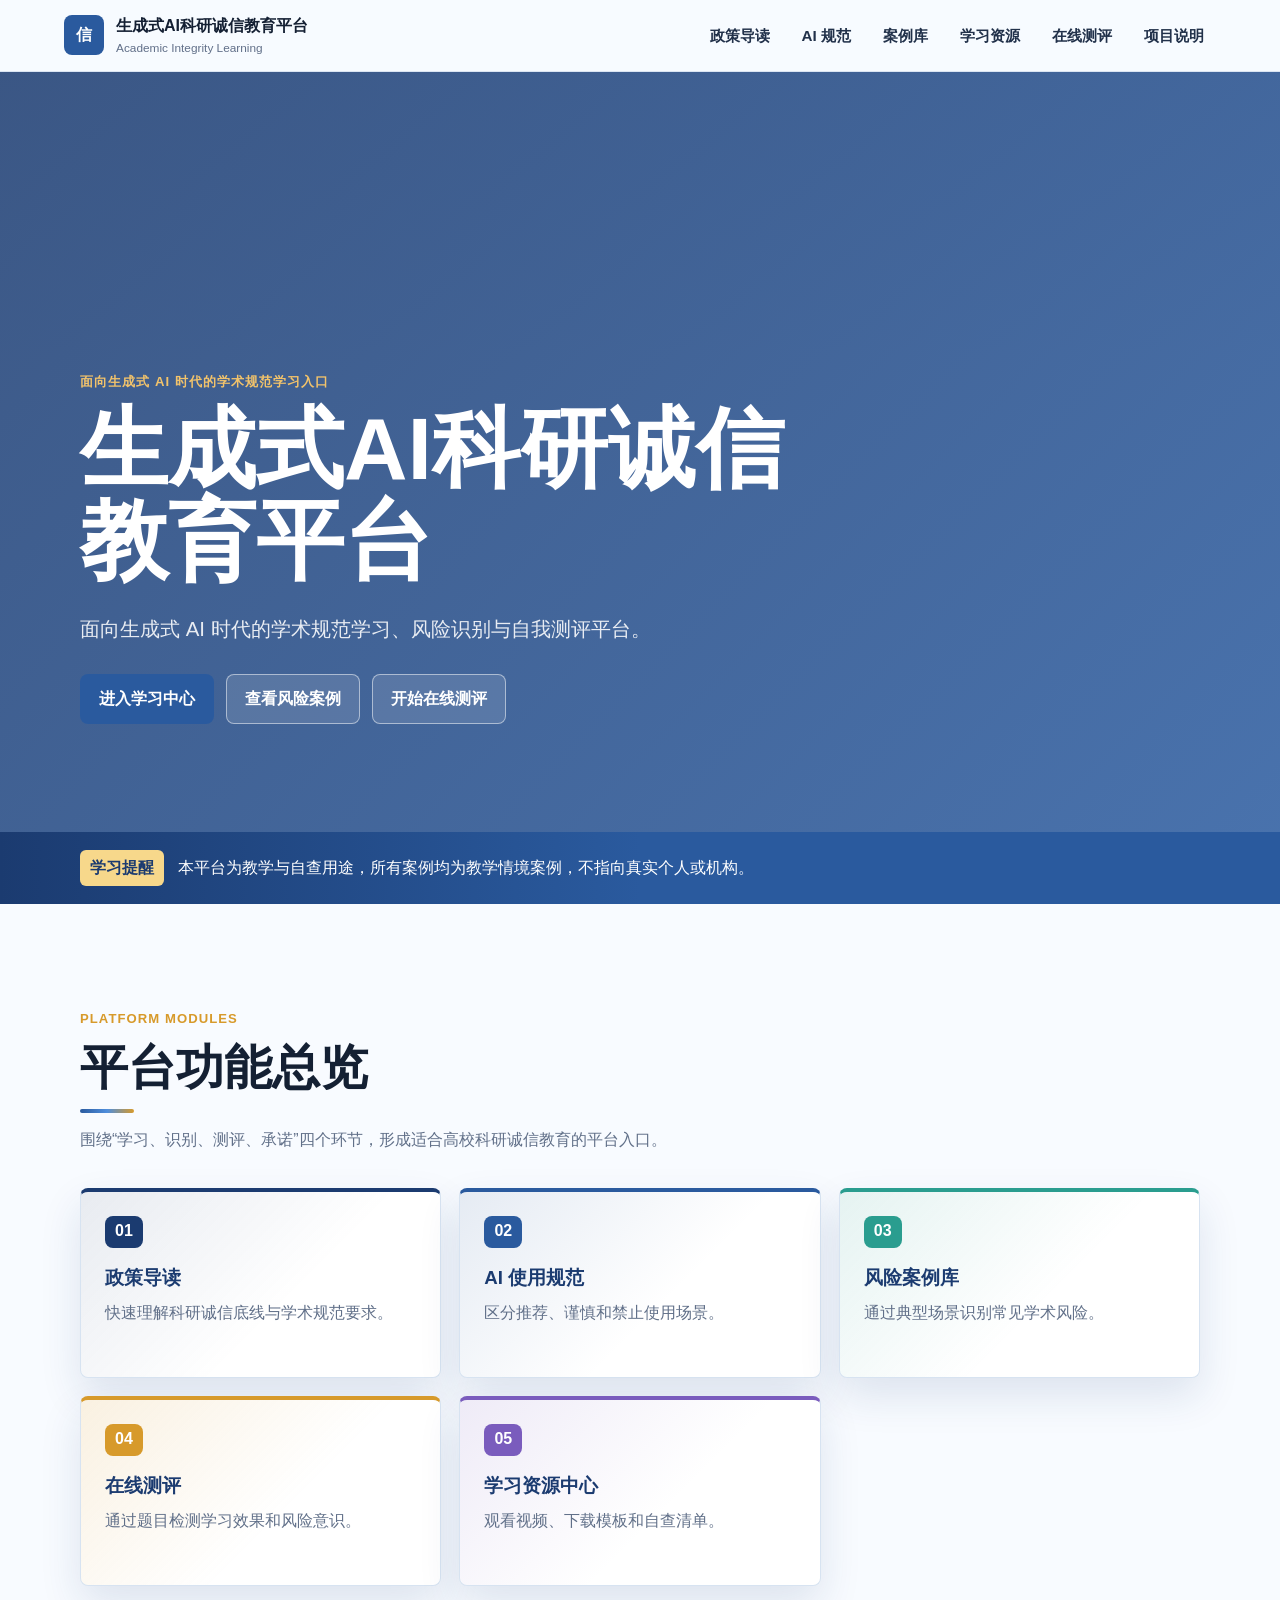
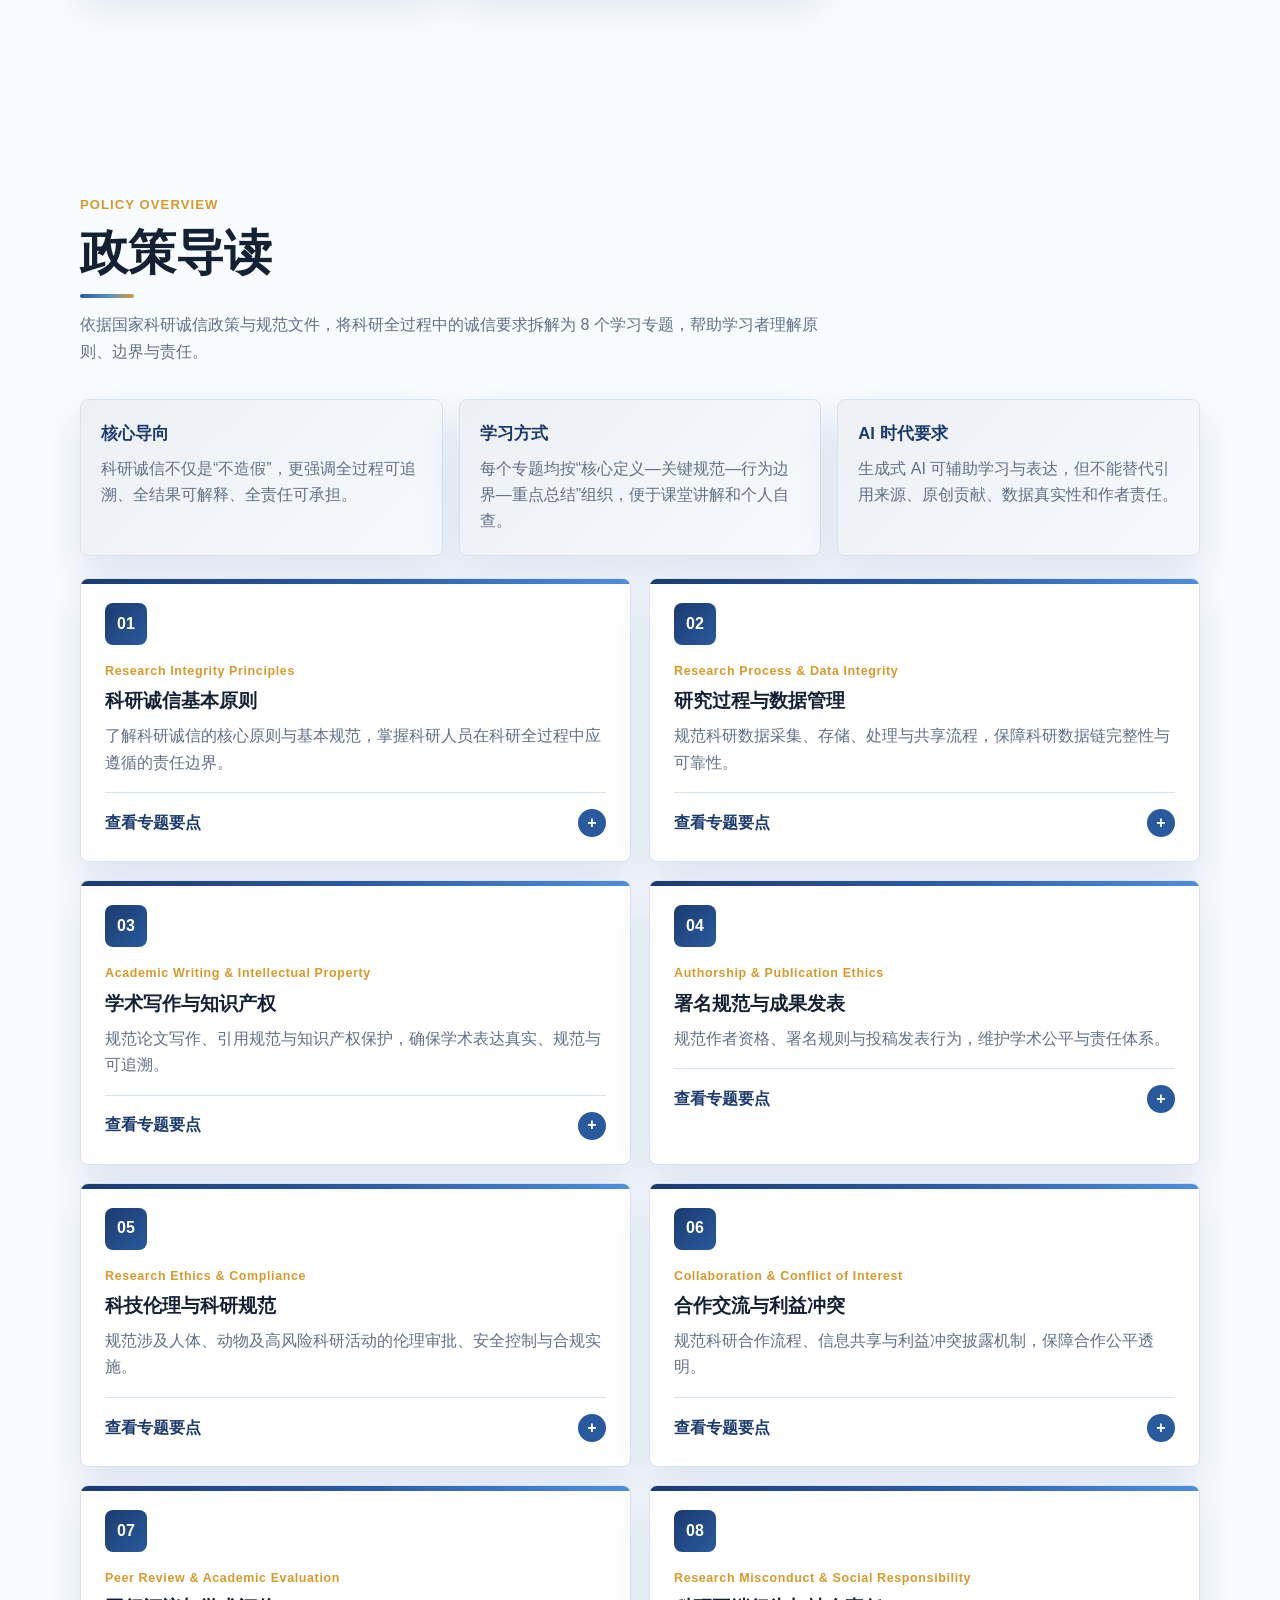
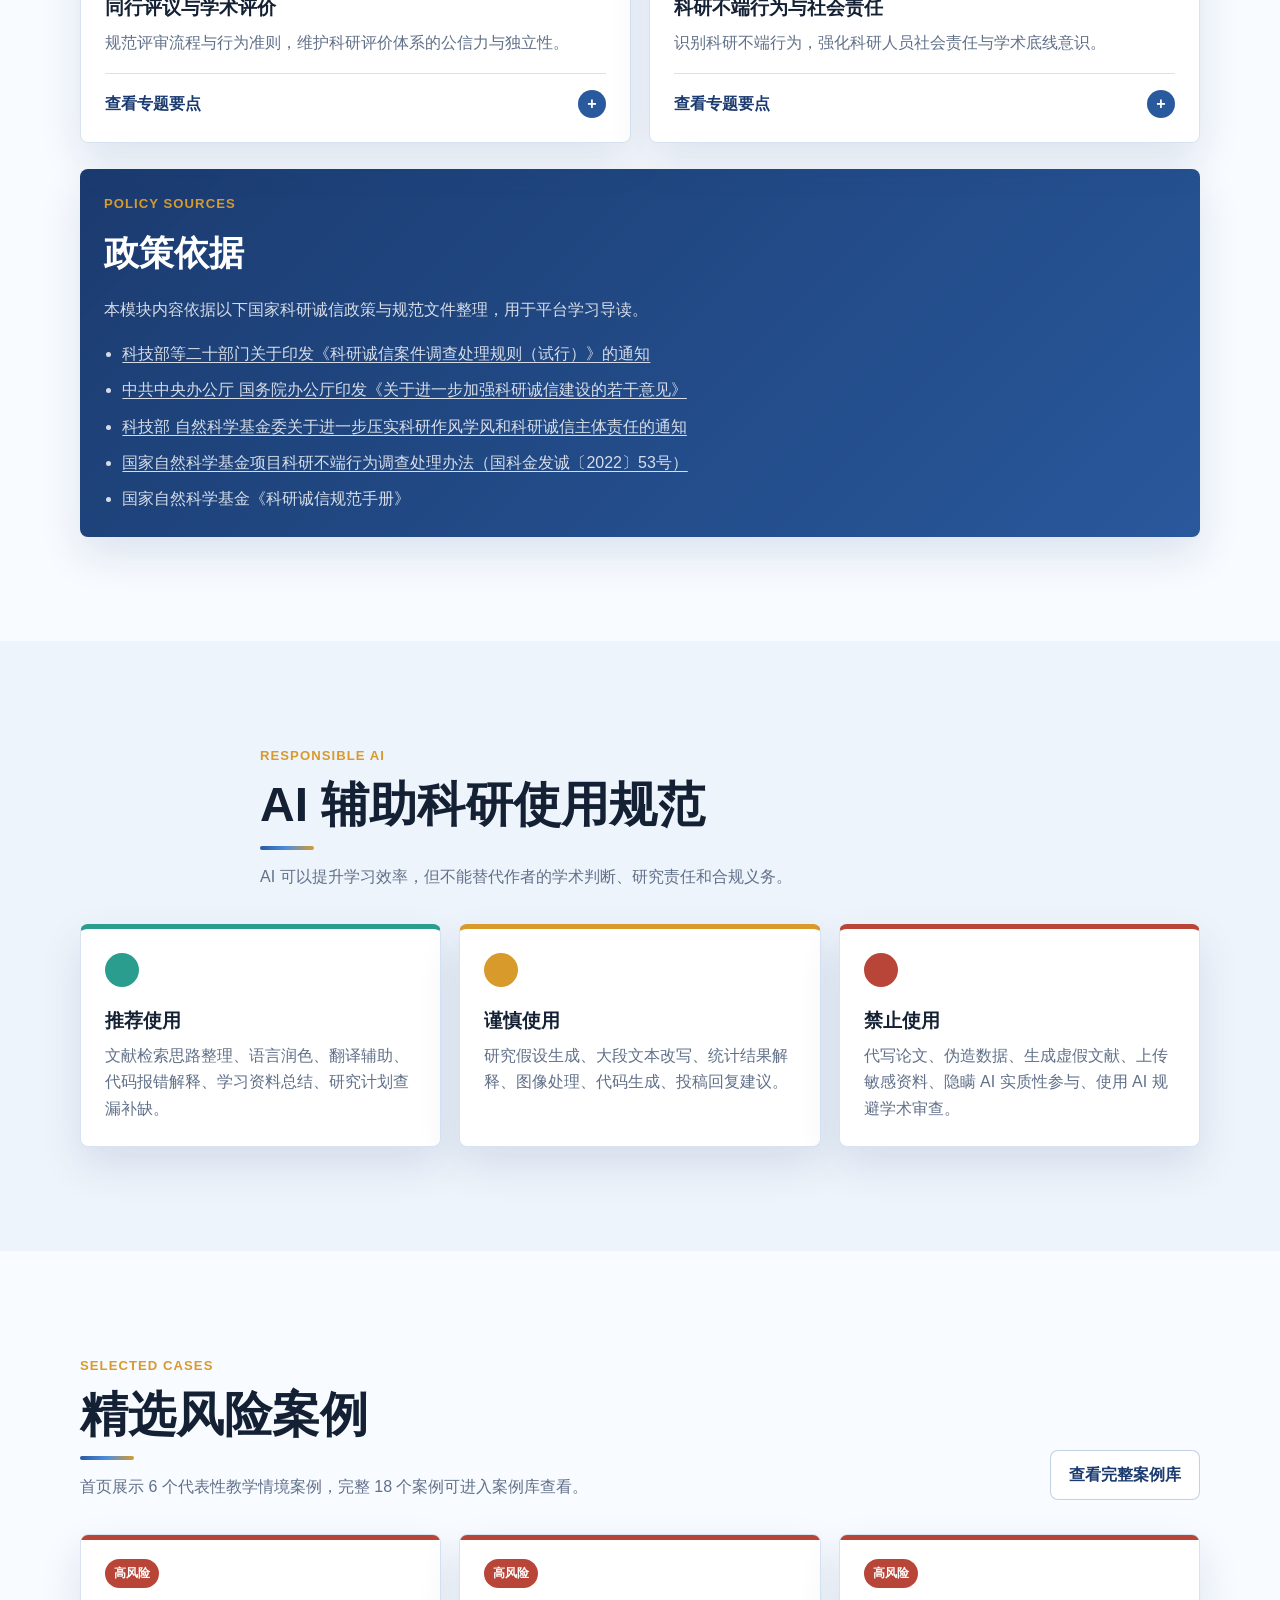
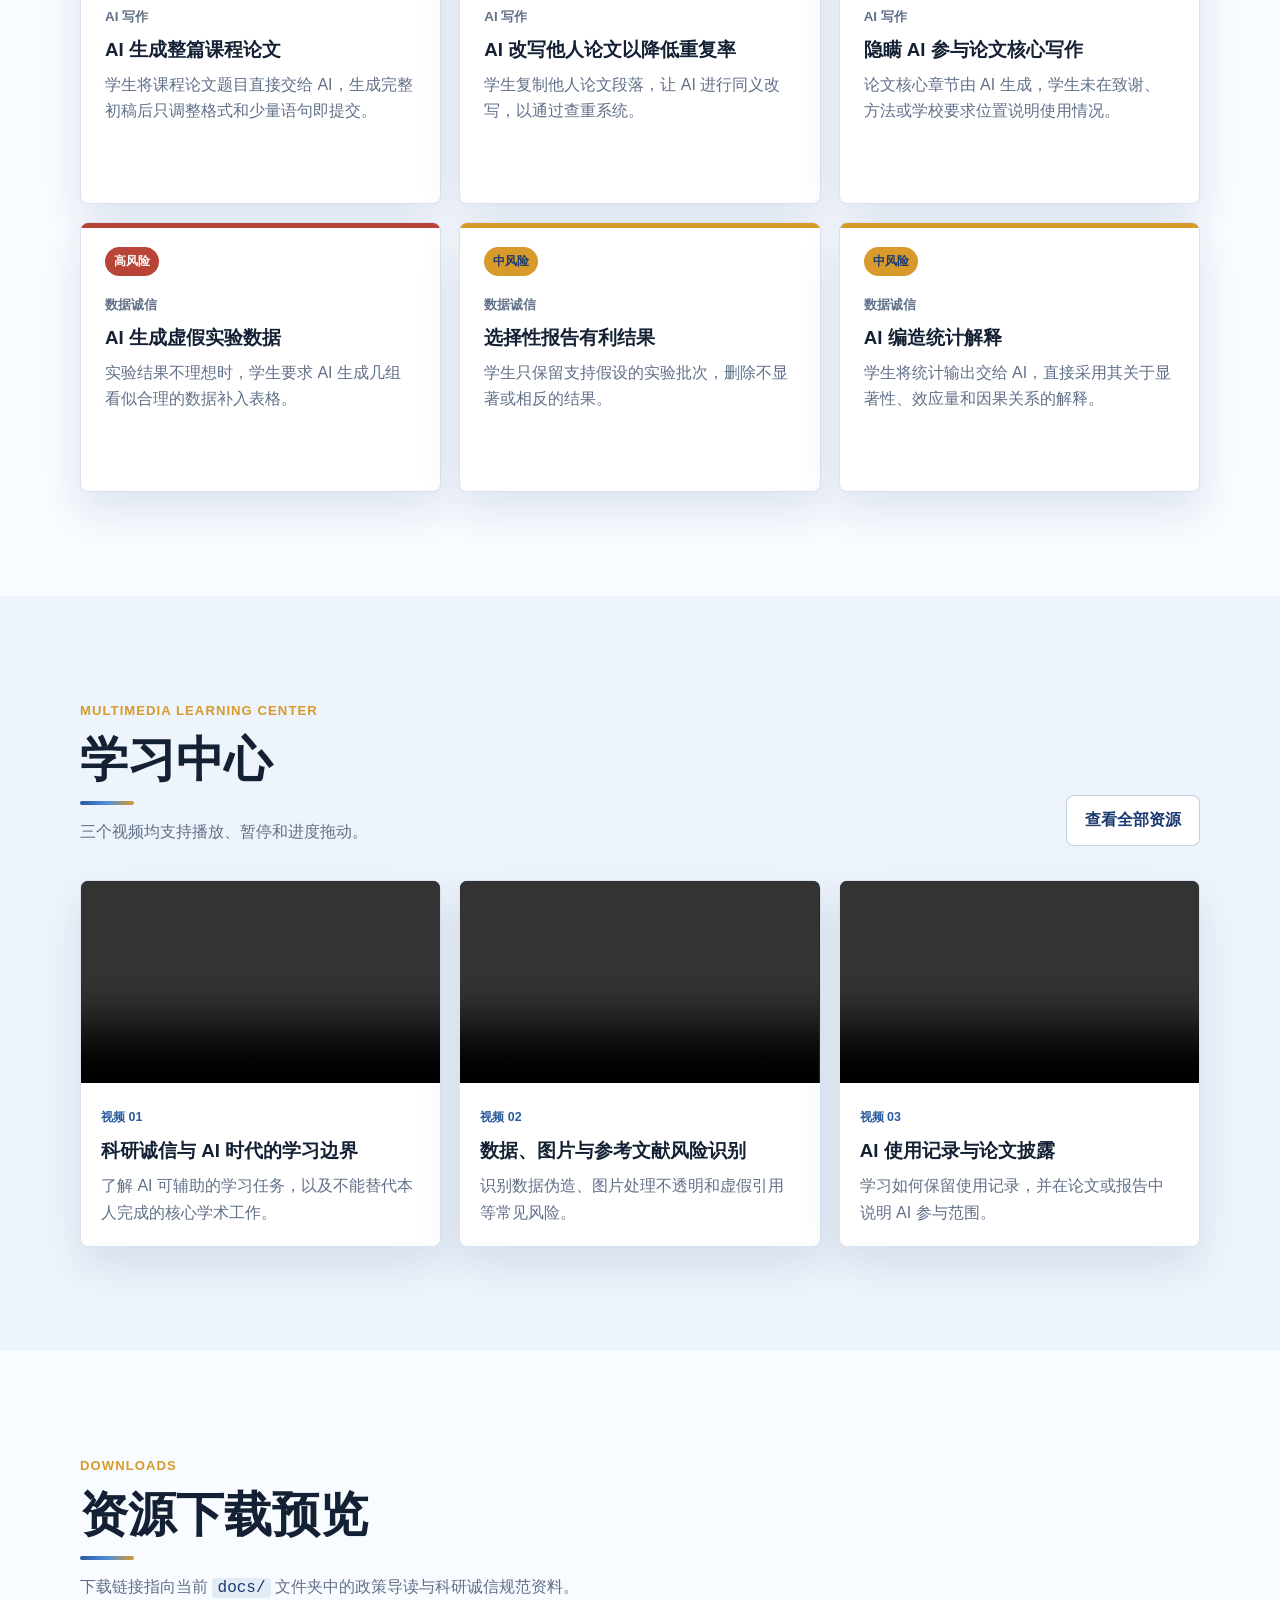
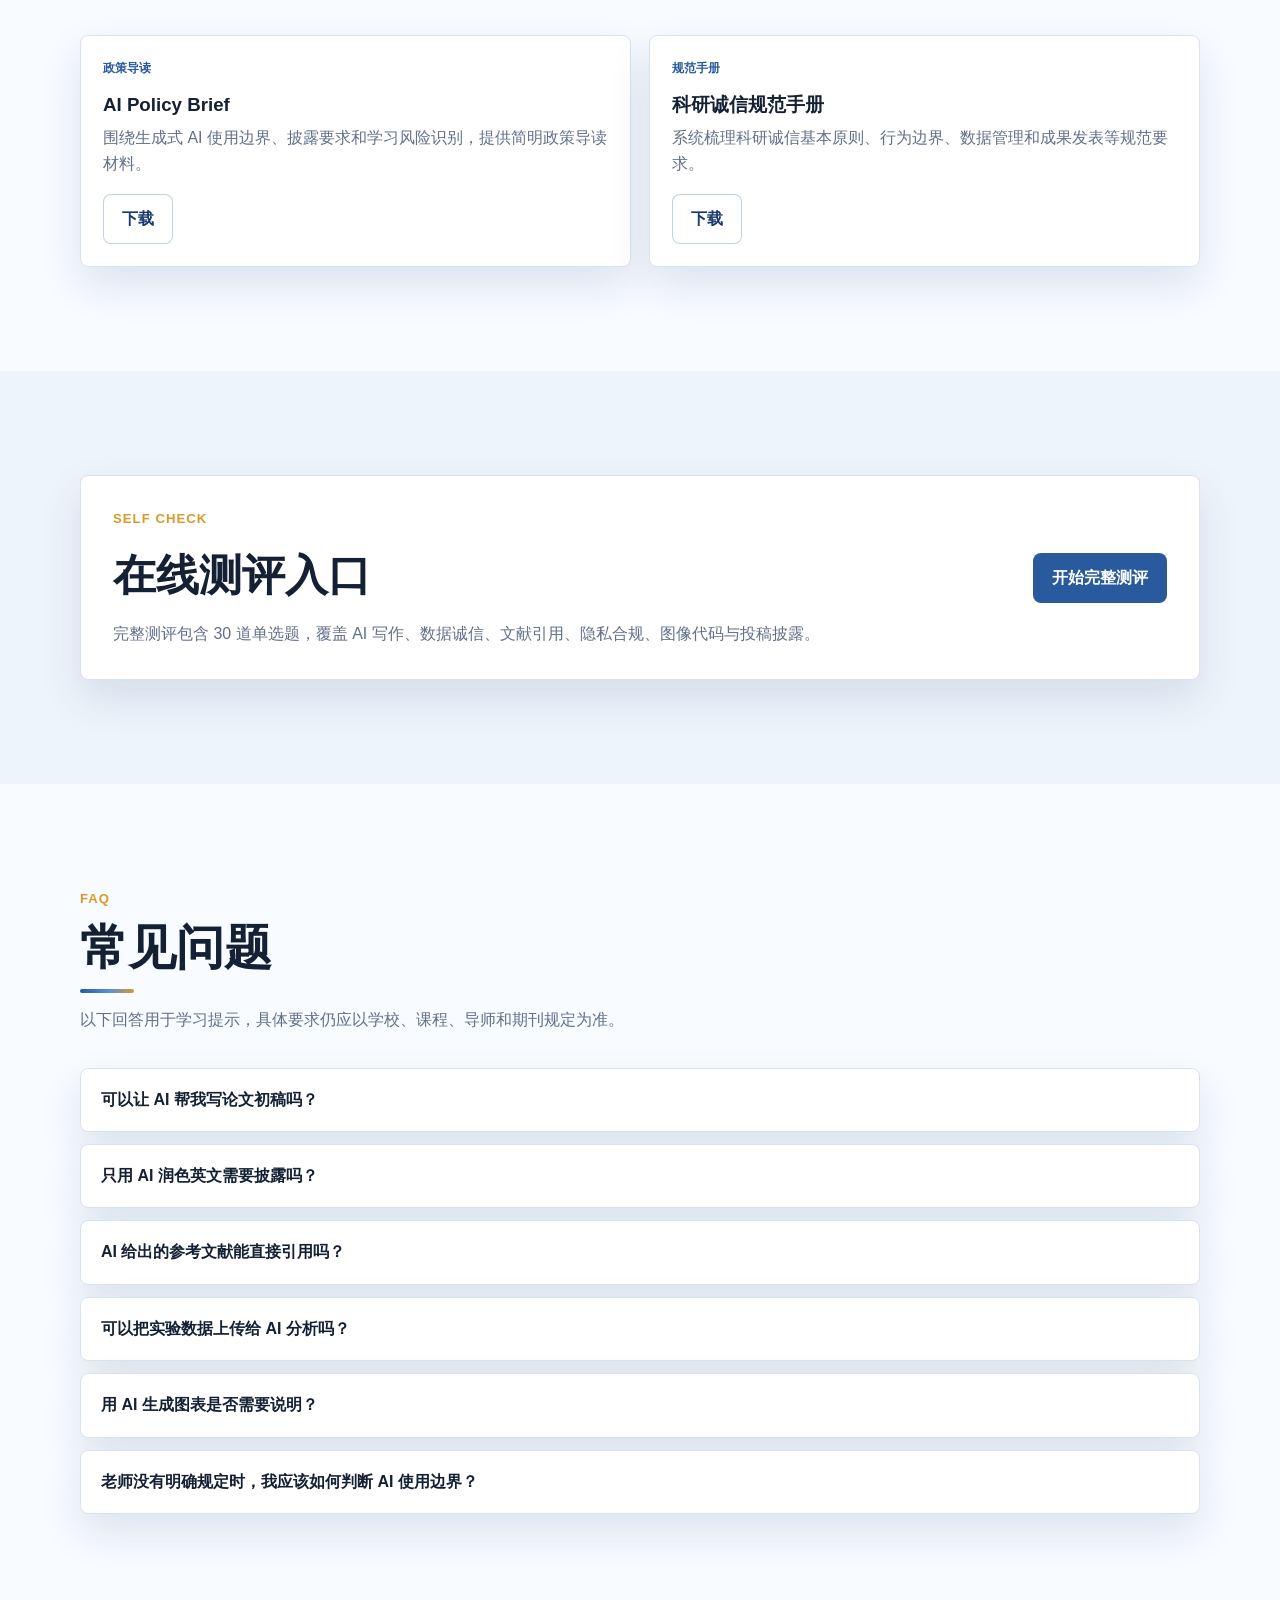
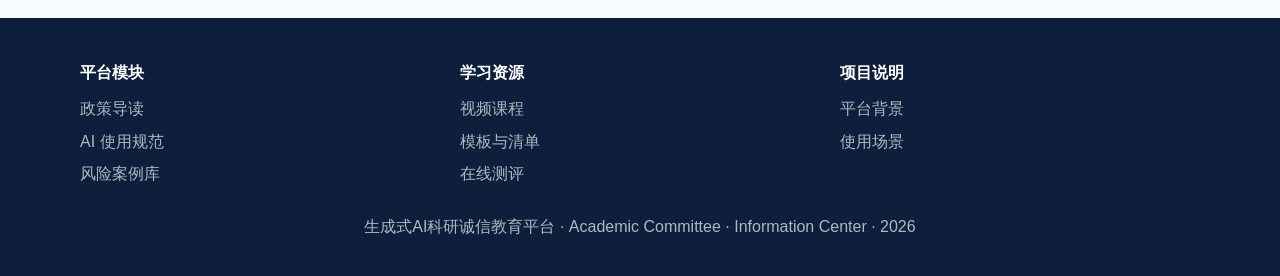
==== index.html @ a04011d1 "小改" ====
<!DOCTYPE html>
<html lang="zh-CN">

<head>
    <meta charset="UTF-8">
    <meta name="viewport" content="width=device-width, initial-scale=1.0">
    <title>生成式AI科研诚信教育平台</title>
    <link rel="stylesheet" href="style.css?v=20260630-hero-resources">
</head>

<body>
    <a class="skip-link" href="#main">跳转到主要内容</a>

    <header class="site-header">
        <a class="brand" href="index.html#home" aria-label="生成式AI科研诚信教育平台首页">
            <span class="brand-mark">信</span>
            <span>
                <strong>生成式AI科研诚信教育平台</strong>
                <small>Academic Integrity Learning</small>
            </span>
        </a>
        <input class="nav-toggle" type="checkbox" id="nav-toggle" aria-label="打开导航菜单">
        <label class="nav-button" for="nav-toggle" aria-hidden="true"><span></span><span></span><span></span></label>
        <nav class="site-nav" aria-label="主导航">
            <a href="index.html#policy">政策导读</a>
            <a href="index.html#guide">AI 规范</a>
            <a href="cases.html">案例库</a>
            <a href="resources.html">学习资源</a>
            <a href="assessment.html">在线测评</a>
            <a href="about.html">项目说明</a>
        </nav>
    </header>

    <main id="main">
        <section id="home" class="hero">
            <div class="hero-inner">
                <p class="eyebrow">面向生成式 AI 时代的学术规范学习入口</p>
                <h1>生成式AI科研诚信教育平台</h1>
                <p class="hero-copy">面向生成式 AI 时代的学术规范学习、风险识别与自我测评平台。</p>
                <div class="hero-actions">
                    <a class="btn primary" href="resources.html">进入学习中心</a>
                    <a class="btn ghost" href="cases.html">查看风险案例</a>
                    <a class="btn ghost" href="assessment.html">开始在线测评</a>
                </div>
            </div>
        </section>

        <section class="notice-band" aria-label="重要提醒">
            <div>
                <strong>学习提醒</strong>
                <span>本平台为教学与自查用途，所有案例均为教学情境案例，不指向真实个人或机构。</span>
            </div>
        </section>

        <section class="section">
            <div class="section-head">
                <p class="eyebrow">Platform Modules</p>
                <h2>平台功能总览</h2>
                <p>围绕“学习、识别、测评、承诺”四个环节，形成适合高校科研诚信教育的平台入口。</p>
            </div>
            <div class="module-grid">
                <article class="module-card"><span>01</span><h3>政策导读</h3><p>快速理解科研诚信底线与学术规范要求。</p></article>
                <article class="module-card"><span>02</span><h3>AI 使用规范</h3><p>区分推荐、谨慎和禁止使用场景。</p></article>
                <article class="module-card"><span>03</span><h3>风险案例库</h3><p>通过典型场景识别常见学术风险。</p></article>
                <article class="module-card"><span>04</span><h3>在线测评</h3><p>通过题目检测学习效果和风险意识。</p></article>
                <article class="module-card"><span>05</span><h3>学习资源中心</h3><p>观看视频、下载模板和自查清单。</p></article>
            </div>
        </section>

        <section id="policy" class="section">
            <div class="section-head">
                <p class="eyebrow">Policy Overview</p>
                <h2>政策导读</h2>
                <p>依据国家科研诚信政策与规范文件，将科研全过程中的诚信要求拆解为 8 个学习专题，帮助学习者理解原则、边界与责任。</p>
            </div>

            <div class="policy-summary">
                <article>
                    <strong>核心导向</strong>
                    <p>科研诚信不仅是“不造假”，更强调全过程可追溯、全结果可解释、全责任可承担。</p>
                </article>
                <article>
                    <strong>学习方式</strong>
                    <p>每个专题均按“核心定义—关键规范—行为边界—重点总结”组织，便于课堂讲解和个人自查。</p>
                </article>
                <article>
                    <strong>AI 时代要求</strong>
                    <p>生成式 AI 可辅助学习与表达，但不能替代引用来源、原创贡献、数据真实性和作者责任。</p>
                </article>
            </div>

            <div class="policy-topic-grid">
                <article class="policy-topic-card">
                    <span class="policy-index">01</span>
                    <p class="policy-en">Research Integrity Principles</p>
                    <h3>科研诚信基本原则</h3>
                    <p>了解科研诚信的核心原则与基本规范，掌握科研人员在科研全过程中应遵循的责任边界。</p>
                    <details>
                        <summary>查看专题要点</summary>
                        <div class="policy-detail">
                            <h4>核心定义</h4>
                            <p>科研诚信是贯穿科学研究全过程的基础性制度安排，是保障科学知识真实可靠、可重复验证的核心原则。</p>
                            <h4>关键规范</h4>
                            <ul>
                                <li>研究设计真实合理，数据来源可追溯。</li>
                                <li>方法过程可复现，学术表达不失真。</li>
                                <li>原始数据、失败实验和异常结果均应记录。</li>
                            </ul>
                            <h4>行为边界</h4>
                            <p><strong>应当：</strong>建立完整实验日志，保存原始数据与处理版本，客观披露研究局限。</p>
                            <p><strong>禁止：</strong>删除不符合预期的数据点、伪造实验过程、将推测性结论包装为确定性结论。</p>
                            <p class="policy-takeaway">重点：全过程可追溯 + 全结果可解释 + 全责任可承担。</p>
                        </div>
                    </details>
                </article>

                <article class="policy-topic-card">
                    <span class="policy-index">02</span>
                    <p class="policy-en">Research Process & Data Integrity</p>
                    <h3>研究过程与数据管理</h3>
                    <p>规范科研数据采集、存储、处理与共享流程，保障科研数据链完整性与可靠性。</p>
                    <details>
                        <summary>查看专题要点</summary>
                        <div class="policy-detail">
                            <h4>核心定义</h4>
                            <p>科研数据是验证科学结论有效性的核心证据链，覆盖采集、记录、存储、处理、共享与再利用全过程。</p>
                            <h4>关键规范</h4>
                            <ul>
                                <li>保留 raw / cleaned / analyzed 等不同版本。</li>
                                <li>记录实验编号、采集时间、设备、软件版本和处理代码。</li>
                                <li>对过滤、清洗、统计模型等处理方法进行透明说明。</li>
                            </ul>
                            <h4>行为边界</h4>
                            <p><strong>应当：</strong>建立备份机制，说明异常数据，合作研究中明确共享协议。</p>
                            <p><strong>禁止：</strong>生成未真实存在的数据、修改数据增强显著性、私自保留合作研究核心数据。</p>
                            <p class="policy-takeaway">重点：确保任何研究结论都可以被重新验证。</p>
                        </div>
                    </details>
                </article>

                <article class="policy-topic-card">
                    <span class="policy-index">03</span>
                    <p class="policy-en">Academic Writing & Intellectual Property</p>
                    <h3>学术写作与知识产权</h3>
                    <p>规范论文写作、引用规范与知识产权保护，确保学术表达真实、规范与可追溯。</p>
                    <details>
                        <summary>查看专题要点</summary>
                        <div class="policy-detail">
                            <h4>核心定义</h4>
                            <p>学术写作是将研究过程转化为可传播、可验证知识成果的正式表达方式。</p>
                            <h4>关键规范</h4>
                            <ul>
                                <li>核心观点必须来源于本人研究或明确引用。</li>
                                <li>非原创内容必须可追溯，引用不得断章取义。</li>
                                <li>图像、数据与文字描述必须一致。</li>
                            </ul>
                            <h4>行为边界</h4>
                            <p><strong>应当：</strong>区分本人结果与文献结论，对 AI 辅助内容和图像处理进行说明。</p>
                            <p><strong>禁止：</strong>隐性剽窃、AI 生成完整论文并署名为自己成果、编造不存在的参考文献。</p>
                            <p class="policy-takeaway">重点：每一句话都应可追溯来源或归属于作者真实研究。</p>
                        </div>
                    </details>
                </article>

                <article class="policy-topic-card">
                    <span class="policy-index">04</span>
                    <p class="policy-en">Authorship & Publication Ethics</p>
                    <h3>署名规范与成果发表</h3>
                    <p>规范作者资格、署名规则与投稿发表行为，维护学术公平与责任体系。</p>
                    <details>
                        <summary>查看专题要点</summary>
                        <div class="policy-detail">
                            <h4>核心定义</h4>
                            <p>作者署名代表研究人员对科研工作的实质性贡献与学术责任承担。</p>
                            <h4>关键规范</h4>
                            <ul>
                                <li>署名应基于研究设计、数据分析或论文撰写等实质贡献。</li>
                                <li>署名顺序应在研究过程中透明协商。</li>
                                <li>所有作者需确认最终投稿版本。</li>
                            </ul>
                            <h4>行为边界</h4>
                            <p><strong>应当：</strong>记录成员实际贡献，通信作者负责最终稿确认，对非作者贡献进行致谢。</p>
                            <p><strong>禁止：</strong>荣誉署名、互惠署名、未经同意修改作者顺序、剥夺实际贡献者署名权。</p>
                            <p class="policy-takeaway">重点：署名是贡献 + 责任绑定机制，而非职位或关系分配机制。</p>
                        </div>
                    </details>
                </article>

                <article class="policy-topic-card">
                    <span class="policy-index">05</span>
                    <p class="policy-en">Research Ethics & Compliance</p>
                    <h3>科技伦理与科研规范</h3>
                    <p>规范涉及人体、动物及高风险科研活动的伦理审批、安全控制与合规实施。</p>
                    <details>
                        <summary>查看专题要点</summary>
                        <div class="policy-detail">
                            <h4>核心定义</h4>
                            <p>科技伦理用于规范科研活动的合法性、安全性与社会影响，保障人类健康、安全与公共利益。</p>
                            <h4>关键规范</h4>
                            <ul>
                                <li>涉及人体、动物或高风险实验必须事前伦理审批。</li>
                                <li>应最小化风险，保障知情同意和退出机制。</li>
                                <li>严格按照伦理批准方案执行。</li>
                            </ul>
                            <h4>行为边界</h4>
                            <p><strong>应当：</strong>提交伦理审批材料，说明风险与受益比例，使用合格人员执行操作。</p>
                            <p><strong>禁止：</strong>未审批开展人体实验、隐瞒风险、强迫或诱导参与实验、擅自扩大实验范围。</p>
                            <p class="policy-takeaway">重点：科学探索必须以不伤害人类与社会为前提。</p>
                        </div>
                    </details>
                </article>

                <article class="policy-topic-card">
                    <span class="policy-index">06</span>
                    <p class="policy-en">Collaboration & Conflict of Interest</p>
                    <h3>合作交流与利益冲突</h3>
                    <p>规范科研合作流程、信息共享与利益冲突披露机制，保障合作公平透明。</p>
                    <details>
                        <summary>查看专题要点</summary>
                        <div class="policy-detail">
                            <h4>核心定义</h4>
                            <p>科研合作以信任、透明与规则约定为基础；利益冲突可能影响科研判断或行为公正性。</p>
                            <h4>关键规范</h4>
                            <ul>
                                <li>明确任务、责任、贡献、数据共享和成果归属。</li>
                                <li>关键研究信息应及时共享。</li>
                                <li>资金来源、合作关系和潜在利益冲突应主动披露。</li>
                            </ul>
                            <h4>行为边界</h4>
                            <p><strong>应当：</strong>签署合作协议，明确数据访问权限，尊重合作方研究成果。</p>
                            <p><strong>禁止：</strong>擅自使用合作未公开数据、未经许可发表合作成果、隐瞒利益冲突。</p>
                            <p class="policy-takeaway">重点：合作应规则先行，而不是成果先行。</p>
                        </div>
                    </details>
                </article>

                <article class="policy-topic-card">
                    <span class="policy-index">07</span>
                    <p class="policy-en">Peer Review & Academic Evaluation</p>
                    <h3>同行评议与学术评价</h3>
                    <p>规范评审流程与行为准则，维护科研评价体系的公信力与独立性。</p>
                    <details>
                        <summary>查看专题要点</summary>
                        <div class="policy-detail">
                            <h4>核心定义</h4>
                            <p>同行评议是科研质量控制的核心制度，通过专家独立评审保障成果的科学性与可靠性。</p>
                            <h4>关键规范</h4>
                            <ul>
                                <li>评审应保持独立、公正、保密和能力匹配。</li>
                                <li>应提供建设性、具体可改进的评审意见。</li>
                                <li>存在利益冲突时应主动声明或回避。</li>
                            </ul>
                            <h4>行为边界</h4>
                            <p><strong>应当：</strong>按期完成评审，保密评审内容，回避不熟悉领域评审。</p>
                            <p><strong>禁止：</strong>泄露评审内容、代审、利用评审信息谋利、恶意打压竞争研究。</p>
                            <p class="policy-takeaway">重点：同行评议是学术质量的独立验证机制。</p>
                        </div>
                    </details>
                </article>

                <article class="policy-topic-card">
                    <span class="policy-index">08</span>
                    <p class="policy-en">Research Misconduct & Social Responsibility</p>
                    <h3>科研不端行为与社会责任</h3>
                    <p>识别科研不端行为，强化科研人员社会责任与学术底线意识。</p>
                    <details>
                        <summary>查看专题要点</summary>
                        <div class="policy-detail">
                            <h4>核心定义</h4>
                            <p>科研不端行为是科研活动中违反基本学术规范与诚信原则、破坏科学共同体信任体系的行为。</p>
                            <h4>关键规范</h4>
                            <ul>
                                <li>重点识别数据造假、成果侵权、发表违规、署名不当和评审不端。</li>
                                <li>发现潜在不端应配合调查与核查，保护举报人信息。</li>
                                <li>研究记录应如实保存并接受学术监督。</li>
                            </ul>
                            <h4>行为边界</h4>
                            <p><strong>应当：</strong>主动报告潜在不端，如实提供研究记录，接受监督机制。</p>
                            <p><strong>禁止：</strong>编造实验数据、销毁原始记录、干扰调查程序、报复举报人、资金挪用或虚报。</p>
                            <p class="policy-takeaway">重点：科研不端会破坏科学可信体系。</p>
                        </div>
                    </details>
                </article>
            </div>

            <div class="policy-source-panel">
                <div class="section-head">
                    <p class="eyebrow">Policy Sources</p>
                    <h3>政策依据</h3>
                    <p>本模块内容依据以下国家科研诚信政策与规范文件整理，用于平台学习导读。</p>
                </div>
                <ul class="policy-source-list">
                    <li><a href="https://www.moe.gov.cn/jyb_xxgk/moe_1777/moe_1779/202007/t20200715_472861.html" target="_blank" rel="noopener">科技部等二十部门关于印发《科研诚信案件调查处理规则（试行）》的通知</a></li>
                    <li><a href="https://www.moe.gov.cn/jyb_xxgk/moe_1777/moe_1778/201805/t20180531_337857.html" target="_blank" rel="noopener">中共中央办公厅 国务院办公厅印发《关于进一步加强科研诚信建设的若干意见》</a></li>
                    <li><a href="https://www.nsfc.gov.cn/p1/3371/3373/76329.html" target="_blank" rel="noopener">科技部 自然科学基金委关于进一步压实科研作风学风和科研诚信主体责任的通知</a></li>
                    <li><a href="https://www.nsfc.gov.cn/p1/2871/2874/2884/69604.html" target="_blank" rel="noopener">国家自然科学基金项目科研不端行为调查处理办法（国科金发诚〔2022〕53号）</a></li>
                    <li>国家自然科学基金《科研诚信规范手册》</li>
                </ul>
            </div>
        </section>

        <section id="guide" class="section muted">
            <div class="section-head">
                <p class="eyebrow">Responsible AI</p>
                <h2>AI 辅助科研使用规范</h2>
                <p>AI 可以提升学习效率，但不能替代作者的学术判断、研究责任和合规义务。</p>
            </div>
            <div class="traffic-grid">
                <article class="traffic-card safe"><span class="traffic-light"></span><h3>推荐使用</h3><p>文献检索思路整理、语言润色、翻译辅助、代码报错解释、学习资料总结、研究计划查漏补缺。</p></article>
                <article class="traffic-card cautious"><span class="traffic-light"></span><h3>谨慎使用</h3><p>研究假设生成、大段文本改写、统计结果解释、图像处理、代码生成、投稿回复建议。</p></article>
                <article class="traffic-card danger"><span class="traffic-light"></span><h3>禁止使用</h3><p>代写论文、伪造数据、生成虚假文献、上传敏感资料、隐瞒 AI 实质性参与、使用 AI 规避学术审查。</p></article>
            </div>
        </section>

        <section id="cases" class="section">
            <div class="section-head with-action">
                <div>
                    <p class="eyebrow">Selected Cases</p>
                    <h2>精选风险案例</h2>
                    <p>首页展示 6 个代表性教学情境案例，完整 18 个案例可进入案例库查看。</p>
                </div>
                <a class="btn outline" href="cases.html">查看完整案例库</a>
            </div>
            <div id="featured-cases" class="case-grid"></div>
        </section>

        <section id="media" class="section muted">
            <div class="section-head with-action">
                <div>
                    <p class="eyebrow">Multimedia Learning Center</p>
                    <h2>学习中心</h2>
                    <p>三个视频均支持播放、暂停和进度拖动。</p>
                </div>
                <a class="btn outline" href="resources.html">查看全部资源</a>
            </div>
            <div class="video-grid">
                <article class="video-card"><video controls preload="metadata" playsinline src="videos/01.mp4"></video><div class="video-content"><span>视频 01</span><h3>科研诚信与 AI 时代的学习边界</h3><p>了解 AI 可辅助的学习任务，以及不能替代本人完成的核心学术工作。</p></div></article>
                <article class="video-card"><video controls preload="metadata" playsinline src="videos/02.mp4"></video><div class="video-content"><span>视频 02</span><h3>数据、图片与参考文献风险识别</h3><p>识别数据伪造、图片处理不透明和虚假引用等常见风险。</p></div></article>
                <article class="video-card"><video controls preload="metadata" playsinline src="videos/03.mp4"></video><div class="video-content"><span>视频 03</span><h3>AI 使用记录与论文披露</h3><p>学习如何保留使用记录，并在论文或报告中说明 AI 参与范围。</p></div></article>
            </div>
        </section>

        <section class="section">
            <div class="section-head">
                <p class="eyebrow">Downloads</p>
                <h2>资源下载预览</h2>
                <p>下载链接指向当前 <code>docs/</code> 文件夹中的政策导读与科研诚信规范资料。</p>
            </div>
            <div class="resource-grid">
                <article class="resource-card"><span>政策导读</span><h3>AI Policy Brief</h3><p>围绕生成式 AI 使用边界、披露要求和学习风险识别，提供简明政策导读材料。</p><a class="btn outline" href="docs/AIPolicyBrief.pdf" download>下载</a></article>
                <article class="resource-card"><span>规范手册</span><h3>科研诚信规范手册</h3><p>系统梳理科研诚信基本原则、行为边界、数据管理和成果发表等规范要求。</p><a class="btn outline" href="docs/科研诚信规范手册.pdf" download>下载</a></article>
            </div>
        </section>

        <section id="quiz" class="section muted">
            <div class="cta-panel">
                <div>
                    <p class="eyebrow">Self Check</p>
                    <h2>在线测评入口</h2>
                    <p>完整测评包含 30 道单选题，覆盖 AI 写作、数据诚信、文献引用、隐私合规、图像代码与投稿披露。</p>
                </div>
                <a class="btn primary" href="assessment.html">开始完整测评</a>
            </div>
        </section>

        <section class="section">
            <div class="section-head">
                <p class="eyebrow">FAQ</p>
                <h2>常见问题</h2>
                <p>以下回答用于学习提示，具体要求仍应以学校、课程、导师和期刊规定为准。</p>
            </div>
            <div class="faq-list">
                <article class="faq-item"><button class="faq-question" type="button" aria-expanded="false">可以让 AI 帮我写论文初稿吗？</button><p>不建议。论文初稿中的问题、结构、论证和材料选择应由本人完成，AI 可用于润色和查漏补缺。</p></article>
                <article class="faq-item"><button class="faq-question" type="button" aria-expanded="false">只用 AI 润色英文需要披露吗？</button><p>正式论文、报告或投稿材料通常应按要求说明工具名称、用途和使用范围。</p></article>
                <article class="faq-item"><button class="faq-question" type="button" aria-expanded="false">AI 给出的参考文献能直接引用吗？</button><p>不能。必须在学术数据库、出版社页面或图书馆资源中逐条核验。</p></article>
                <article class="faq-item"><button class="faq-question" type="button" aria-expanded="false">可以把实验数据上传给 AI 分析吗？</button><p>涉及隐私、未公开课题或团队资料时不得随意上传，应先确认授权和数据合规要求。</p></article>
                <article class="faq-item"><button class="faq-question" type="button" aria-expanded="false">用 AI 生成图表是否需要说明？</button><p>如果图表或示意图由 AI 生成或经过 AI 处理，应在图注、方法或要求位置说明。</p></article>
                <article class="faq-item"><button class="faq-question" type="button" aria-expanded="false">老师没有明确规定时，我应该如何判断 AI 使用边界？</button><p>优先坚持“核心贡献本人完成、输出逐项核验、过程留痕、必要时披露”的原则，并主动咨询导师。</p></article>
            </div>
        </section>

    </main>

    <footer class="site-footer">
        <div class="footer-grid">
            <div><h3>平台模块</h3><a href="#policy">政策导读</a><a href="#guide">AI 使用规范</a><a href="cases.html">风险案例库</a></div>
            <div><h3>学习资源</h3><a href="resources.html">视频课程</a><a href="resources.html#downloads">模板与清单</a><a href="assessment.html">在线测评</a></div>
            <div><h3>项目说明</h3><a href="about.html">平台背景</a><a href="about.html#scenes">使用场景</a></div>
        </div>
        <p>生成式AI科研诚信教育平台 · Academic Committee · Information Center · 2026</p>
    </footer>

    <script src="js/data.js"></script>
    <script src="js/main.js"></script>
    <script src="js/cases.js"></script>
</body>

</html>
---- style.css ----
:root {
    --ink: #142033;
    --muted: #617089;
    --paper: #f8fbff;
    --surface: #ffffff;
    --soft: #eef4fb;
    --line: #d7e3f1;
    --green: #2a9d8f;
    --blue: #2a5a9e;
    --blue-dark: #1b3b70;
    --teal: #2a5a9e;
    --gold: #d79a2b;
    --red: #b84537;
    --sky: #4f8edc;
    --shadow: 0 18px 42px rgba(27, 59, 112, 0.12);
}

* {
    box-sizing: border-box;
}

html {
    scroll-behavior: smooth;
}

body {
    margin: 0;
    color: var(--ink);
    background:
        linear-gradient(180deg, rgba(42, 90, 158, 0.06), transparent 360px),
        var(--paper);
    font-family: "Microsoft YaHei", "PingFang SC", "Segoe UI", Arial, sans-serif;
    line-height: 1.65;
    overflow-x: hidden;
}

body::selection {
    color: #ffffff;
    background: var(--blue);
}

a {
    color: inherit;
    text-decoration: none;
}

code {
    padding: 0.08rem 0.32rem;
    color: var(--blue-dark);
    background: rgba(42, 90, 158, 0.1);
    border-radius: 4px;
    font-family: Consolas, "Courier New", monospace;
}

.skip-link {
    position: fixed;
    top: 10px;
    left: 10px;
    z-index: 999;
    transform: translateY(-140%);
    padding: 10px 14px;
    color: #ffffff;
    background: var(--blue-dark);
    border-radius: 6px;
}

.skip-link:focus {
    transform: translateY(0);
}

.site-header {
    position: sticky;
    top: 0;
    z-index: 50;
    display: flex;
    align-items: center;
    justify-content: space-between;
    min-height: 72px;
    padding: 0 5vw;
    background: rgba(248, 251, 255, 0.94);
    border-bottom: 1px solid rgba(215, 227, 241, 0.9);
    backdrop-filter: blur(16px);
}

.brand {
    display: inline-flex;
    align-items: center;
    gap: 12px;
    min-width: 230px;
}

.brand-mark {
    display: inline-grid;
    place-items: center;
    width: 40px;
    height: 40px;
    color: #ffffff;
    background: linear-gradient(135deg, var(--blue), var(--teal));
    border-radius: 8px;
    font-weight: 800;
}

.brand strong,
.brand small {
    display: block;
}

.brand strong {
    font-size: 1rem;
}

.brand small {
    color: var(--muted);
    font-size: 0.74rem;
}

.site-nav {
    display: flex;
    align-items: center;
    gap: 8px;
}

.site-nav a {
    padding: 9px 12px;
    color: #21314a;
    border-radius: 6px;
    font-size: 0.95rem;
    font-weight: 650;
}

.site-nav a:hover,
.site-nav a:focus-visible {
    color: var(--blue-dark);
    background: rgba(42, 90, 158, 0.1);
    outline: 0;
}

.nav-toggle,
.nav-button {
    display: none;
}

.hero {
    position: relative;
    min-height: clamp(560px, 86vh, 760px);
    display: grid;
    align-items: end;
    overflow: hidden;
    color: #ffffff;
    background: linear-gradient(135deg, rgba(27, 59, 112, 0.85), rgba(42, 90, 158, 0.85)), url('https://images.unsplash.com/photo-1576089172869-4f5f6f315620?ixlib=rb-1.2.1&auto=format&fit=crop&w=1350&q=80') center/cover;
}

.hero-inner {
    position: relative;
    z-index: 1;
    width: min(1120px, 90vw);
    margin: 0 auto;
    padding: 0 0 clamp(70px, 12vh, 120px);
}

.eyebrow {
    margin: 0 0 10px;
    color: var(--gold);
    font-size: 0.82rem;
    font-weight: 800;
    letter-spacing: 0.08em;
    text-transform: uppercase;
}

.hero .eyebrow {
    color: #f2c36b;
}

.hero h1 {
    max-width: 780px;
    margin: 0;
    font-size: clamp(2.6rem, 7vw, 5.5rem);
    line-height: 1.05;
    font-weight: 900;
    letter-spacing: 0;
}

.hero-copy {
    max-width: 680px;
    margin: 24px 0 28px;
    color: rgba(255, 255, 255, 0.88);
    font-size: clamp(1rem, 2.2vw, 1.28rem);
}

.hero-copy,
.notice-band span,
.section-head p,
.feature-card p,
.traffic-card p,
.case-card p,
.video-content p,
.pledge-inner p {
    overflow-wrap: anywhere;
}

.hero-actions {
    display: flex;
    flex-wrap: wrap;
    gap: 12px;
}

.btn {
    display: inline-flex;
    align-items: center;
    justify-content: center;
    min-height: 46px;
    padding: 11px 18px;
    border: 1px solid transparent;
    border-radius: 8px;
    font-weight: 800;
    cursor: pointer;
    transition: transform 0.2s ease, background 0.2s ease, border-color 0.2s ease;
}

.btn:hover {
    transform: translateY(-2px);
}

.btn.primary {
    color: #ffffff;
    background: linear-gradient(135deg, var(--blue), var(--teal));
}

.btn.primary:hover {
    background: linear-gradient(135deg, var(--blue-dark), var(--blue));
}

.btn.ghost {
    color: #ffffff;
    border-color: rgba(255, 255, 255, 0.5);
    background: rgba(255, 255, 255, 0.12);
}

.btn.outline {
    color: var(--blue-dark);
    border-color: rgba(42, 90, 158, 0.28);
    background: #ffffff;
}

.btn.outline:hover {
    color: #ffffff;
    background: var(--blue);
    border-color: var(--blue);
}

.notice-band {
    padding: 18px 5vw;
    background: linear-gradient(90deg, var(--blue-dark), var(--blue), var(--teal));
    color: #ffffff;
}

.notice-band div {
    display: flex;
    gap: 14px;
    align-items: center;
    width: min(1120px, 100%);
    margin: 0 auto;
}

.notice-band strong {
    flex: 0 0 auto;
    padding: 5px 10px;
    color: var(--blue-dark);
    background: #f7d88b;
    border-radius: 6px;
}

.section {
    width: min(1120px, 90vw);
    margin: 0 auto;
    padding: clamp(64px, 9vw, 104px) 0;
}

.section.muted {
    width: 100%;
    max-width: none;
    padding-left: 5vw;
    padding-right: 5vw;
    background: var(--soft);
}

.section.muted > * {
    width: min(1120px, 100%);
    margin-left: auto;
    margin-right: auto;
}

.section-head {
    max-width: 760px;
    margin-bottom: 34px;
}

.section-head h2 {
    margin: 0;
    font-size: clamp(1.9rem, 4vw, 3rem);
    line-height: 1.15;
    letter-spacing: 0;
}

.section-head h2::after {
    content: "";
    display: block;
    width: 54px;
    height: 4px;
    margin-top: 14px;
    background: linear-gradient(90deg, var(--blue), var(--sky), var(--gold));
    border-radius: 999px;
}

.section-head p:last-child {
    margin: 14px 0 0;
    color: var(--muted);
}

.feature-grid,
.traffic-grid,
.case-grid,
.video-grid,
.module-grid,
.stats-grid,
.resource-grid {
    display: grid;
    gap: 18px;
}

.feature-grid {
    grid-template-columns: repeat(4, 1fr);
}

.feature-card,
.traffic-card,
.case-card,
.video-card,
.quiz-panel {
    background: var(--surface);
    border: 1px solid var(--line);
    border-radius: 8px;
    box-shadow: var(--shadow);
    transition: transform 0.22s ease, box-shadow 0.22s ease, border-color 0.22s ease;
}

.feature-card:hover,
.traffic-card:hover,
.case-card:hover,
.video-card:hover,
.module-card:hover,
.resource-card:hover {
    transform: translateY(-4px);
    border-color: rgba(42, 90, 158, 0.42);
    box-shadow: 0 24px 52px rgba(27, 59, 112, 0.16);
}

.feature-card {
    min-height: 245px;
    padding: 24px;
}

.card-number {
    display: inline-block;
    margin-bottom: 26px;
    color: var(--teal);
    font-size: 0.88rem;
    font-weight: 900;
}

.feature-card h3,
.traffic-card h3,
.case-card h3,
.video-content h3,
.quiz-panel h3 {
    margin: 0 0 10px;
    line-height: 1.28;
}

.feature-card p,
.traffic-card p,
.case-card p,
.video-content p {
    margin: 0;
    color: var(--muted);
}

.policy-summary {
    display: grid;
    grid-template-columns: repeat(3, 1fr);
    gap: 16px;
    margin-bottom: 22px;
}

.policy-summary article {
    padding: 20px;
    background:
        linear-gradient(135deg, rgba(27, 59, 112, 0.08), rgba(79, 142, 220, 0.05)),
        var(--surface);
    border: 1px solid var(--line);
    border-radius: 8px;
    box-shadow: var(--shadow);
}

.policy-summary strong {
    display: block;
    margin-bottom: 8px;
    color: var(--blue-dark);
    font-size: 1.04rem;
}

.policy-summary p {
    margin: 0;
    color: var(--muted);
}

.policy-topic-grid {
    display: grid;
    grid-template-columns: repeat(2, 1fr);
    gap: 18px;
}

.policy-topic-card {
    position: relative;
    padding: 24px;
    background: var(--surface);
    border: 1px solid var(--line);
    border-radius: 8px;
    box-shadow: var(--shadow);
    overflow: hidden;
    transition: transform 0.22s ease, box-shadow 0.22s ease, border-color 0.22s ease;
}

.policy-topic-card::before {
    content: "";
    position: absolute;
    top: 0;
    left: 0;
    right: 0;
    height: 5px;
    background: linear-gradient(90deg, var(--blue-dark), var(--blue), var(--sky));
}

.policy-topic-card:hover {
    transform: translateY(-4px);
    border-color: rgba(42, 90, 158, 0.42);
    box-shadow: 0 24px 52px rgba(27, 59, 112, 0.16);
}

.policy-index {
    display: inline-grid;
    place-items: center;
    width: 42px;
    height: 42px;
    margin-bottom: 16px;
    color: #ffffff;
    background: linear-gradient(135deg, var(--blue-dark), var(--blue));
    border-radius: 8px;
    font-weight: 900;
}

.policy-en {
    margin: 0 0 8px;
    color: var(--gold);
    font-size: 0.78rem;
    font-weight: 900;
    letter-spacing: 0.05em;
}

.policy-topic-card h3 {
    margin: 0 0 10px;
    color: var(--ink);
    line-height: 1.28;
}

.policy-topic-card > p:not(.policy-en) {
    margin: 0 0 16px;
    color: var(--muted);
}

.policy-topic-card details {
    margin-top: 16px;
    border-top: 1px solid var(--line);
}

.policy-topic-card summary {
    display: flex;
    align-items: center;
    justify-content: space-between;
    gap: 12px;
    padding-top: 16px;
    color: var(--blue-dark);
    font-weight: 900;
    cursor: pointer;
}

.policy-topic-card summary::after {
    content: "+";
    display: inline-grid;
    place-items: center;
    width: 28px;
    height: 28px;
    color: #ffffff;
    background: var(--blue);
    border-radius: 50%;
    flex: 0 0 auto;
}

.policy-topic-card details[open] summary::after {
    content: "-";
}

.policy-detail {
    padding-top: 16px;
}

.policy-detail h4 {
    margin: 16px 0 6px;
    color: var(--blue-dark);
}

.policy-detail h4:first-child {
    margin-top: 0;
}

.policy-detail p,
.policy-detail li {
    color: var(--muted);
}

.policy-detail p {
    margin: 0 0 8px;
}

.policy-detail ul {
    margin: 8px 0 12px;
    padding-left: 1.2rem;
}

.policy-takeaway {
    margin-top: 14px !important;
    padding: 12px 14px;
    color: var(--blue-dark) !important;
    background: rgba(42, 90, 158, 0.09);
    border-left: 4px solid var(--gold);
    border-radius: 8px;
    font-weight: 800;
}

.policy-source-panel {
    margin-top: 26px;
    padding: 24px;
    background:
        linear-gradient(135deg, rgba(27, 59, 112, 0.96), rgba(42, 90, 158, 0.94)),
        var(--blue-dark);
    border-radius: 8px;
    box-shadow: var(--shadow);
}

.policy-source-panel .section-head {
    margin-bottom: 18px;
}

.policy-source-panel h3 {
    margin: 0;
    color: #ffffff;
    font-size: clamp(1.5rem, 3vw, 2.2rem);
}

.policy-source-panel .section-head p:last-child,
.policy-source-list li,
.policy-source-list a {
    color: rgba(255, 255, 255, 0.82);
}

.policy-source-list {
    display: grid;
    gap: 10px;
    margin: 0;
    padding-left: 1.15rem;
}

.policy-source-list a {
    text-decoration: underline;
    text-underline-offset: 3px;
}

.policy-source-list a:hover {
    color: #ffffff;
}

.module-grid {
    grid-template-columns: repeat(3, 1fr);
}

.module-grid.compact {
    grid-template-columns: repeat(auto-fit, minmax(220px, 1fr));
}

.module-card {
    --module-accent: var(--blue);
    --module-soft: rgba(42, 90, 158, 0.1);
    min-height: 190px;
    padding: 24px;
    background:
        linear-gradient(135deg, var(--module-soft), rgba(255, 255, 255, 0) 58%),
        var(--surface);
    border: 1px solid var(--line);
    border-radius: 8px;
    box-shadow: var(--shadow);
    border-top: 4px solid var(--module-accent);
}

.module-card span {
    display: inline-grid;
    place-items: center;
    width: 38px;
    height: 32px;
    margin-bottom: 18px;
    color: #ffffff;
    background: var(--module-accent);
    border-radius: 8px;
    font-weight: 900;
}

.module-card h3 {
    margin: 0 0 10px;
    color: var(--blue-dark);
    line-height: 1.28;
}

.module-card p {
    margin: 0;
    color: var(--muted);
}

.module-card:nth-child(1) {
    --module-accent: #1b3b70;
    --module-soft: rgba(27, 59, 112, 0.1);
}

.module-card:nth-child(2) {
    --module-accent: #2a5a9e;
    --module-soft: rgba(42, 90, 158, 0.12);
}

.module-card:nth-child(3) {
    --module-accent: #2a9d8f;
    --module-soft: rgba(42, 157, 143, 0.12);
}

.module-card:nth-child(4) {
    --module-accent: #d79a2b;
    --module-soft: rgba(215, 154, 43, 0.14);
}

.module-card:nth-child(5) {
    --module-accent: #7a5cbd;
    --module-soft: rgba(122, 92, 189, 0.12);
}

.timeline {
    position: relative;
    display: grid;
    grid-template-columns: repeat(4, 1fr);
    gap: 16px;
}

.timeline article {
    position: relative;
    padding: 22px;
    background: rgba(255, 255, 255, 0.76);
    border: 1px solid var(--line);
    border-radius: 8px;
}

.timeline span {
    display: inline-block;
    margin-bottom: 12px;
    color: var(--teal);
    font-size: 0.82rem;
    font-weight: 900;
}

.timeline h3 {
    margin: 0 0 8px;
    line-height: 1.28;
}

.timeline p {
    margin: 0;
    color: var(--muted);
}

.stats-grid {
    grid-template-columns: repeat(4, 1fr);
    margin-top: 22px;
}

.stats-grid article {
    padding: 22px;
    color: #ffffff;
    background: linear-gradient(135deg, var(--blue-dark), var(--blue), var(--teal));
    border-radius: 8px;
}

.stats-grid strong {
    display: block;
    font-size: clamp(2rem, 5vw, 3.5rem);
    line-height: 1;
}

.stats-grid span {
    color: rgba(255, 255, 255, 0.8);
    font-weight: 800;
}

.section-head.with-action {
    display: flex;
    max-width: none;
    align-items: flex-end;
    justify-content: space-between;
    gap: 24px;
}

.traffic-grid {
    grid-template-columns: repeat(3, 1fr);
}

.traffic-card {
    padding: 24px;
    border-top-width: 5px;
}

.traffic-card.safe {
    border-top-color: var(--green);
}

.traffic-card.cautious {
    border-top-color: var(--gold);
}

.traffic-card.danger {
    border-top-color: var(--red);
}

.traffic-light {
    display: block;
    width: 34px;
    height: 34px;
    margin-bottom: 22px;
    border-radius: 50%;
}

.safe .traffic-light {
    background: var(--green);
}

.cautious .traffic-light {
    background: var(--gold);
}

.danger .traffic-light {
    background: var(--red);
}

.process-list {
    display: grid;
    grid-template-columns: repeat(4, 1fr);
    gap: 14px;
    margin-top: 24px;
}

.process-list div {
    display: grid;
    grid-template-columns: 36px 1fr;
    gap: 12px;
    padding: 18px;
    background: rgba(255, 255, 255, 0.72);
    border: 1px solid var(--line);
    border-radius: 8px;
}

.process-list span {
    display: inline-grid;
    place-items: center;
    width: 34px;
    height: 34px;
    color: #ffffff;
    background: var(--teal);
    border-radius: 50%;
    font-weight: 900;
}

.process-list p {
    margin: 0;
    color: var(--muted);
}

.process-list strong {
    color: var(--ink);
}

.case-grid {
    grid-template-columns: repeat(3, 1fr);
}

.case-card {
    position: relative;
    min-height: 270px;
    padding: 24px;
    overflow: hidden;
}

.case-card::before {
    content: "";
    position: absolute;
    top: 0;
    left: 0;
    width: 100%;
    height: 5px;
}

.case-card.high::before {
    background: var(--red);
}

.case-card.medium::before {
    background: var(--gold);
}

.case-card.low::before {
    background: var(--green);
}

.case-card span {
    display: inline-block;
    margin-bottom: 18px;
    padding: 4px 9px;
    color: #ffffff;
    background: var(--blue-dark);
    border-radius: 999px;
    font-size: 0.78rem;
    font-weight: 800;
}

.case-card.high span {
    background: var(--red);
}

.case-card.medium span {
    color: var(--blue-dark);
    background: var(--gold);
}

.case-card.low span {
    background: var(--green);
}

.case-card small {
    display: block;
    margin-bottom: 10px;
    color: var(--muted);
    font-weight: 800;
}

.case-card strong {
    display: block;
    margin-top: 14px;
    color: var(--blue-dark);
}

.video-grid {
    grid-template-columns: repeat(3, 1fr);
}

.video-card {
    overflow: hidden;
}

.video-card video {
    display: block;
    width: 100%;
    aspect-ratio: 16 / 9;
    object-fit: cover;
    background: #102a52;
}

.video-content {
    padding: 20px;
}

.video-content span {
    display: inline-block;
    margin-bottom: 12px;
    color: var(--blue);
    font-size: 0.78rem;
    font-weight: 850;
}

.quiz-panel {
    max-width: 860px;
    padding: clamp(22px, 4vw, 34px);
}

.quiz-panel.wide {
    max-width: 980px;
}

.quiz-status {
    display: flex;
    justify-content: space-between;
    gap: 16px;
    margin-bottom: 20px;
    color: var(--muted);
    font-weight: 750;
}

.options {
    display: grid;
    gap: 10px;
    margin-top: 18px;
}

.option-btn {
    width: 100%;
    min-height: 52px;
    padding: 13px 16px;
    color: var(--ink);
    background: #ffffff;
    border: 1px solid var(--line);
    border-radius: 8px;
    text-align: left;
    font: inherit;
    cursor: pointer;
}

.option-btn:hover:not(:disabled),
.option-btn:focus-visible {
    border-color: var(--teal);
    outline: 0;
}

.option-btn.correct {
    color: #ffffff;
    border-color: var(--blue);
    background: var(--blue);
}

.option-btn.wrong {
    color: #ffffff;
    border-color: var(--red);
    background: var(--red);
}

.explanation {
    margin-top: 18px;
    padding: 15px 16px;
    color: #173864;
    background: rgba(42, 90, 158, 0.1);
    border-left: 4px solid var(--blue);
    border-radius: 8px;
}

.question-meta {
    margin: 0 0 8px;
    color: var(--gold);
    font-weight: 900;
}

.result-panel {
    margin-top: 24px;
    padding: 24px;
    background: var(--soft);
    border: 1px solid var(--line);
    border-radius: 8px;
}

.result-score {
    display: block;
    margin: 4px 0 8px;
    color: var(--blue-dark);
    font-size: clamp(2.2rem, 8vw, 4rem);
    line-height: 1;
}

.wrong-review {
    margin-top: 24px;
}

.review-item {
    margin-top: 12px;
    padding: 16px;
    background: #ffffff;
    border: 1px solid var(--line);
    border-radius: 8px;
}

.review-item p {
    margin: 8px 0 0;
    color: var(--muted);
}

.quiz-next {
    margin-top: 18px;
}

.pledge-section {
    padding: 70px 5vw;
    color: #ffffff;
    background:
        linear-gradient(135deg, rgba(16, 42, 82, 0.96), rgba(27, 59, 112, 0.96)),
        #102a52;
}

.pledge-inner {
    display: flex;
    align-items: center;
    justify-content: space-between;
    gap: 30px;
    width: min(1120px, 100%);
    margin: 0 auto;
}

.pledge-inner h2 {
    margin: 0 0 12px;
    font-size: clamp(1.8rem, 4vw, 2.8rem);
}

.pledge-inner p:last-child {
    max-width: 740px;
    margin: 0;
    color: rgba(255, 255, 255, 0.78);
}

.pledge-inner .btn {
    flex: 0 0 auto;
    background: #f7c86a;
    color: var(--blue-dark);
}

.pledge-inner .btn.signed {
    background: #8ec5ff;
}

.cta-panel {
    display: flex;
    align-items: center;
    justify-content: space-between;
    gap: 24px;
    width: min(1120px, 100%);
    margin: 0 auto;
    padding: 32px;
    background: #ffffff;
    border: 1px solid var(--line);
    border-radius: 8px;
    box-shadow: var(--shadow);
}

.cta-panel h2 {
    margin: 0 0 10px;
    font-size: clamp(1.8rem, 4vw, 2.7rem);
}

.cta-panel p:last-child {
    margin: 0;
    color: var(--muted);
}

.resource-grid {
    grid-template-columns: repeat(auto-fit, minmax(220px, 1fr));
}

.resource-card {
    display: flex;
    min-height: 230px;
    flex-direction: column;
    align-items: flex-start;
    padding: 22px;
    background: var(--surface);
    border: 1px solid var(--line);
    border-radius: 8px;
    box-shadow: var(--shadow);
}

.resource-card span {
    color: var(--blue);
    font-size: 0.78rem;
    font-weight: 900;
}

.resource-card h3 {
    margin: 14px 0 8px;
    line-height: 1.28;
}

.resource-card p {
    flex: 1;
    margin: 0 0 16px;
    color: var(--muted);
}

.faq-list {
    display: grid;
    gap: 12px;
}

.faq-item {
    background: #ffffff;
    border: 1px solid var(--line);
    border-radius: 8px;
    box-shadow: var(--shadow);
}

.faq-question {
    width: 100%;
    padding: 18px 20px;
    color: var(--ink);
    background: transparent;
    border: 0;
    text-align: left;
    font: inherit;
    font-weight: 850;
    cursor: pointer;
}

.faq-item p {
    display: none;
    margin: 0;
    padding: 0 20px 18px;
    color: var(--muted);
}

.faq-item.open p {
    display: block;
}

.page-hero {
    width: min(1120px, 90vw);
    margin: 0 auto;
    padding: clamp(76px, 10vw, 120px) 0 54px;
}

.page-hero::after {
    content: "";
    display: block;
    width: min(360px, 60vw);
    height: 5px;
    margin-top: 28px;
    background: linear-gradient(90deg, var(--blue), var(--teal), var(--gold));
    border-radius: 999px;
}

.page-hero h1 {
    max-width: 900px;
    margin: 0;
    font-size: clamp(2.2rem, 6vw, 4.8rem);
    line-height: 1.08;
}

.page-hero p:last-child {
    max-width: 820px;
    margin: 18px 0 0;
    color: var(--muted);
    font-size: 1.08rem;
}

.filter-bar {
    display: flex;
    flex-wrap: wrap;
    gap: 10px;
    margin-bottom: 16px;
}

.filter-bar button {
    min-height: 40px;
    padding: 8px 13px;
    color: var(--blue-dark);
    background: #ffffff;
    border: 1px solid rgba(42, 90, 158, 0.25);
    border-radius: 999px;
    font: inherit;
    font-weight: 800;
    cursor: pointer;
}

.filter-bar button:hover,
.filter-bar button.active {
    color: #ffffff;
    background: var(--blue);
    border-color: var(--blue);
}

.count-label {
    margin: 0 0 18px;
    color: var(--muted);
    font-weight: 800;
}

.modal[hidden] {
    display: none;
}

.modal {
    position: fixed;
    inset: 0;
    z-index: 200;
    display: grid;
    place-items: center;
    padding: 18px;
}

.modal-backdrop {
    position: absolute;
    inset: 0;
    background: rgba(11, 28, 56, 0.66);
}

.modal-panel {
    position: relative;
    z-index: 1;
    width: min(760px, 100%);
    max-height: min(760px, 88vh);
    overflow: auto;
    padding: 28px;
    background: #ffffff;
    border-radius: 8px;
    box-shadow: 0 28px 80px rgba(0, 0, 0, 0.28);
}

.modal-close {
    position: absolute;
    top: 14px;
    right: 14px;
    display: grid;
    place-items: center;
    width: 36px;
    height: 36px;
    color: var(--ink);
    background: var(--soft);
    border: 1px solid var(--line);
    border-radius: 50%;
    font-size: 1.4rem;
    cursor: pointer;
}

.modal-meta {
    margin: 0 0 8px;
    color: var(--gold);
    font-weight: 900;
}

.modal-title {
    margin: 0 38px 18px 0;
    line-height: 1.2;
}

.modal-body section {
    padding: 16px 0;
    border-top: 1px solid var(--line);
}

.modal-body h4,
.modal-body p {
    margin: 0;
}

.modal-body h4 {
    margin-bottom: 6px;
    color: var(--blue-dark);
}

.modal-body p {
    color: var(--muted);
}

.modal-open {
    overflow: hidden;
}

.content-page {
    display: grid;
    gap: 34px;
}

.content-page > article {
    padding-bottom: 30px;
    border-bottom: 1px solid var(--line);
}

.content-page h2 {
    margin: 0 0 10px;
    font-size: clamp(1.7rem, 4vw, 2.7rem);
}

.content-page p {
    color: var(--muted);
}

.tag-list {
    display: flex;
    flex-wrap: wrap;
    gap: 10px;
}

.tag-list span {
    padding: 8px 12px;
    color: var(--blue-dark);
    background: var(--soft);
    border: 1px solid var(--line);
    border-radius: 999px;
    font-weight: 800;
}

.site-footer {
    padding: 42px 5vw 32px;
    color: rgba(255, 255, 255, 0.68);
    background: #0d1f3d;
}

.site-footer p {
    text-align: center;
    margin: 4px 0;
}

.footer-grid {
    display: grid;
    grid-template-columns: repeat(3, 1fr);
    gap: 20px;
    width: min(1120px, 100%);
    margin: 0 auto 26px;
}

.footer-grid h3 {
    margin: 0 0 10px;
    color: #ffffff;
    font-size: 1rem;
}

.footer-grid a {
    display: block;
    margin-top: 6px;
}

.footer-grid a:hover {
    color: #ffffff;
}

.reveal {
    opacity: 0;
    transform: translateY(24px);
    transition: opacity 0.65s ease, transform 0.65s ease;
}

.reveal.is-visible {
    opacity: 1;
    transform: translateY(0);
}

@media (max-width: 1060px) {
    .feature-grid,
    .process-list,
    .module-grid,
    .timeline,
    .stats-grid,
    .footer-grid,
    .policy-summary {
        grid-template-columns: repeat(2, 1fr);
    }

    .traffic-grid,
    .case-grid,
    .video-grid,
    .policy-topic-grid {
        grid-template-columns: 1fr;
    }

    .traffic-card,
    .case-card {
        min-height: auto;
    }
}

@media (max-width: 820px) {
    .site-header {
        min-height: 66px;
    }

    .brand {
        min-width: 0;
    }

    .brand small {
        display: none;
    }

    .nav-button {
        display: inline-flex;
        flex-direction: column;
        justify-content: center;
        gap: 5px;
        width: 44px;
        height: 44px;
        border: 1px solid var(--line);
        border-radius: 8px;
        cursor: pointer;
    }

    .nav-button span {
        display: block;
        width: 20px;
        height: 2px;
        margin: 0 auto;
        background: var(--ink);
    }

    .site-nav {
        position: absolute;
        top: 66px;
        right: 5vw;
        left: 5vw;
        display: grid;
        gap: 4px;
        padding: 10px;
        background: var(--surface);
        border: 1px solid var(--line);
        border-radius: 8px;
        box-shadow: var(--shadow);
        transform: translateY(-12px);
        opacity: 0;
        pointer-events: none;
    }

    .nav-toggle:checked ~ .site-nav {
        transform: translateY(0);
        opacity: 1;
        pointer-events: auto;
    }

    .site-nav a {
        padding: 12px;
    }

    .hero {
        min-height: 620px;
    }

    .notice-band div,
    .pledge-inner,
    .quiz-status,
    .section-head.with-action,
    .cta-panel {
        align-items: flex-start;
        flex-direction: column;
    }

    .section-head.with-action .btn,
    .cta-panel .btn {
        width: 100%;
    }
}

@media (max-width: 620px) {
    .site-header {
        padding: 0 18px;
    }

    .site-nav {
        right: 18px;
        left: 18px;
    }

    .hero-inner,
    .section {
        width: calc(100vw - 36px);
    }

    .section.muted {
        padding-left: 18px;
        padding-right: 18px;
    }

    .feature-grid,
    .process-list,
    .module-grid,
    .timeline,
    .stats-grid,
    .footer-grid,
    .policy-summary,
    .policy-topic-grid {
        grid-template-columns: 1fr;
    }

    .hero-actions,
    .hero-actions .btn,
    .pledge-inner .btn {
        width: 100%;
    }

    .btn {
        min-height: 48px;
    }

    .brand strong {
        font-size: 0.95rem;
    }

    .feature-card {
        min-height: auto;
    }

    .page-hero {
        width: calc(100vw - 36px);
    }

    .module-card,
    .timeline article,
    .policy-topic-card,
    .policy-source-panel,
    .resource-card,
    .quiz-panel,
    .cta-panel,
    .modal-panel {
        padding: 20px;
    }
}

@media (prefers-reduced-motion: reduce) {
    html {
        scroll-behavior: auto;
    }

    *,
    *::before,
    *::after {
        animation-duration: 0.01ms !important;
        animation-iteration-count: 1 !important;
        transition-duration: 0.01ms !important;
    }
}
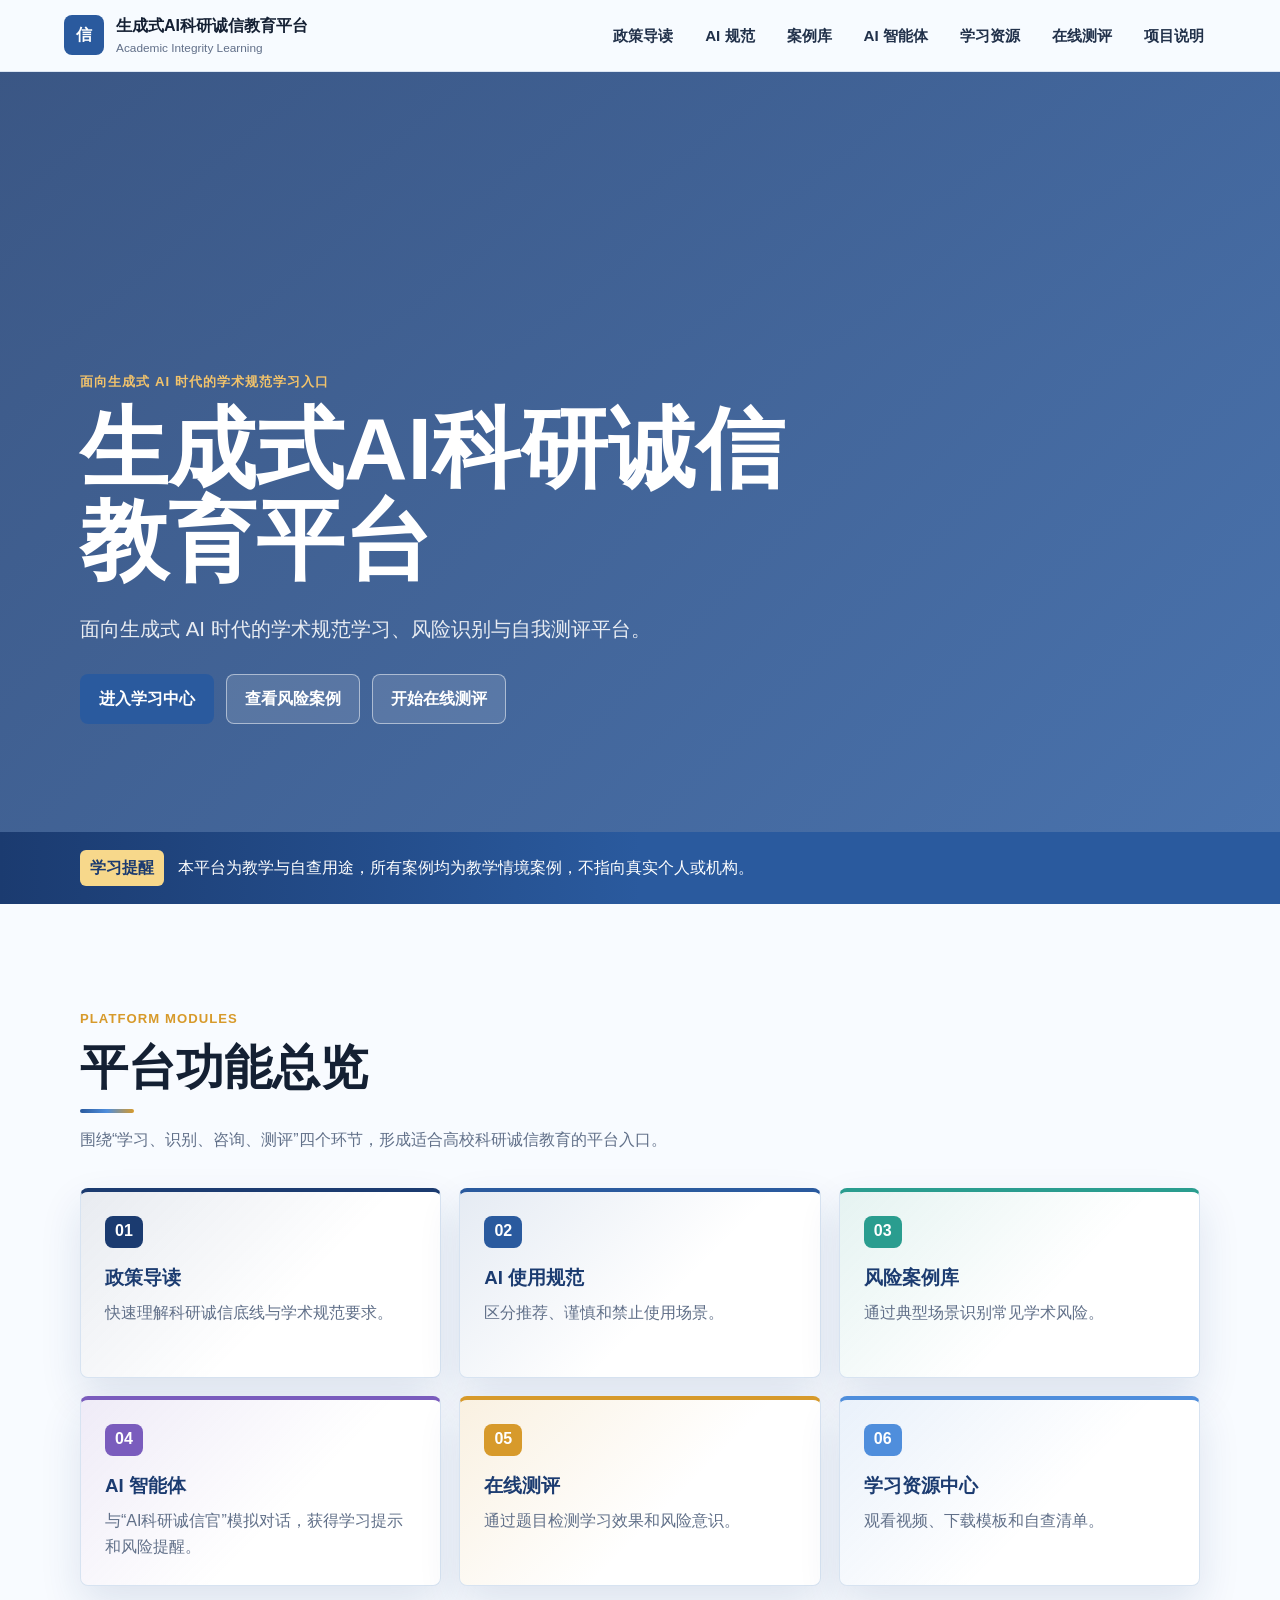
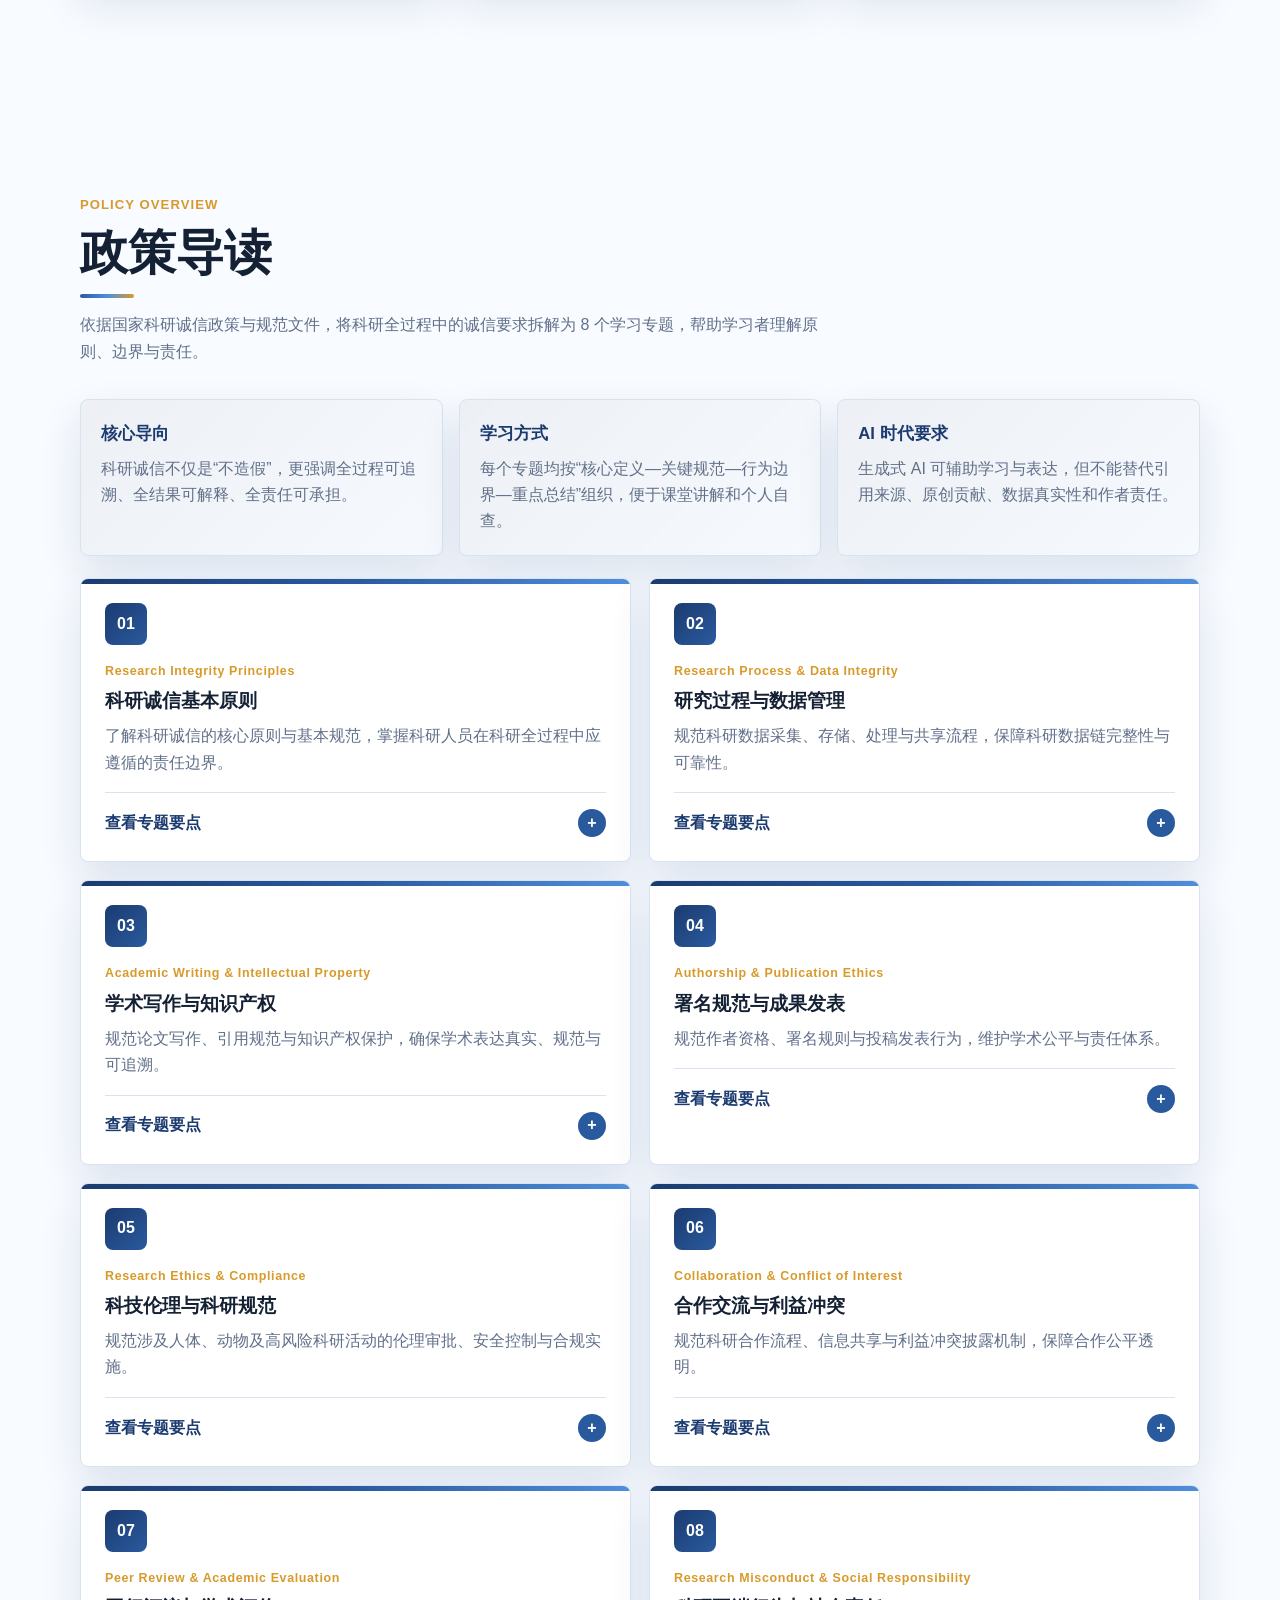
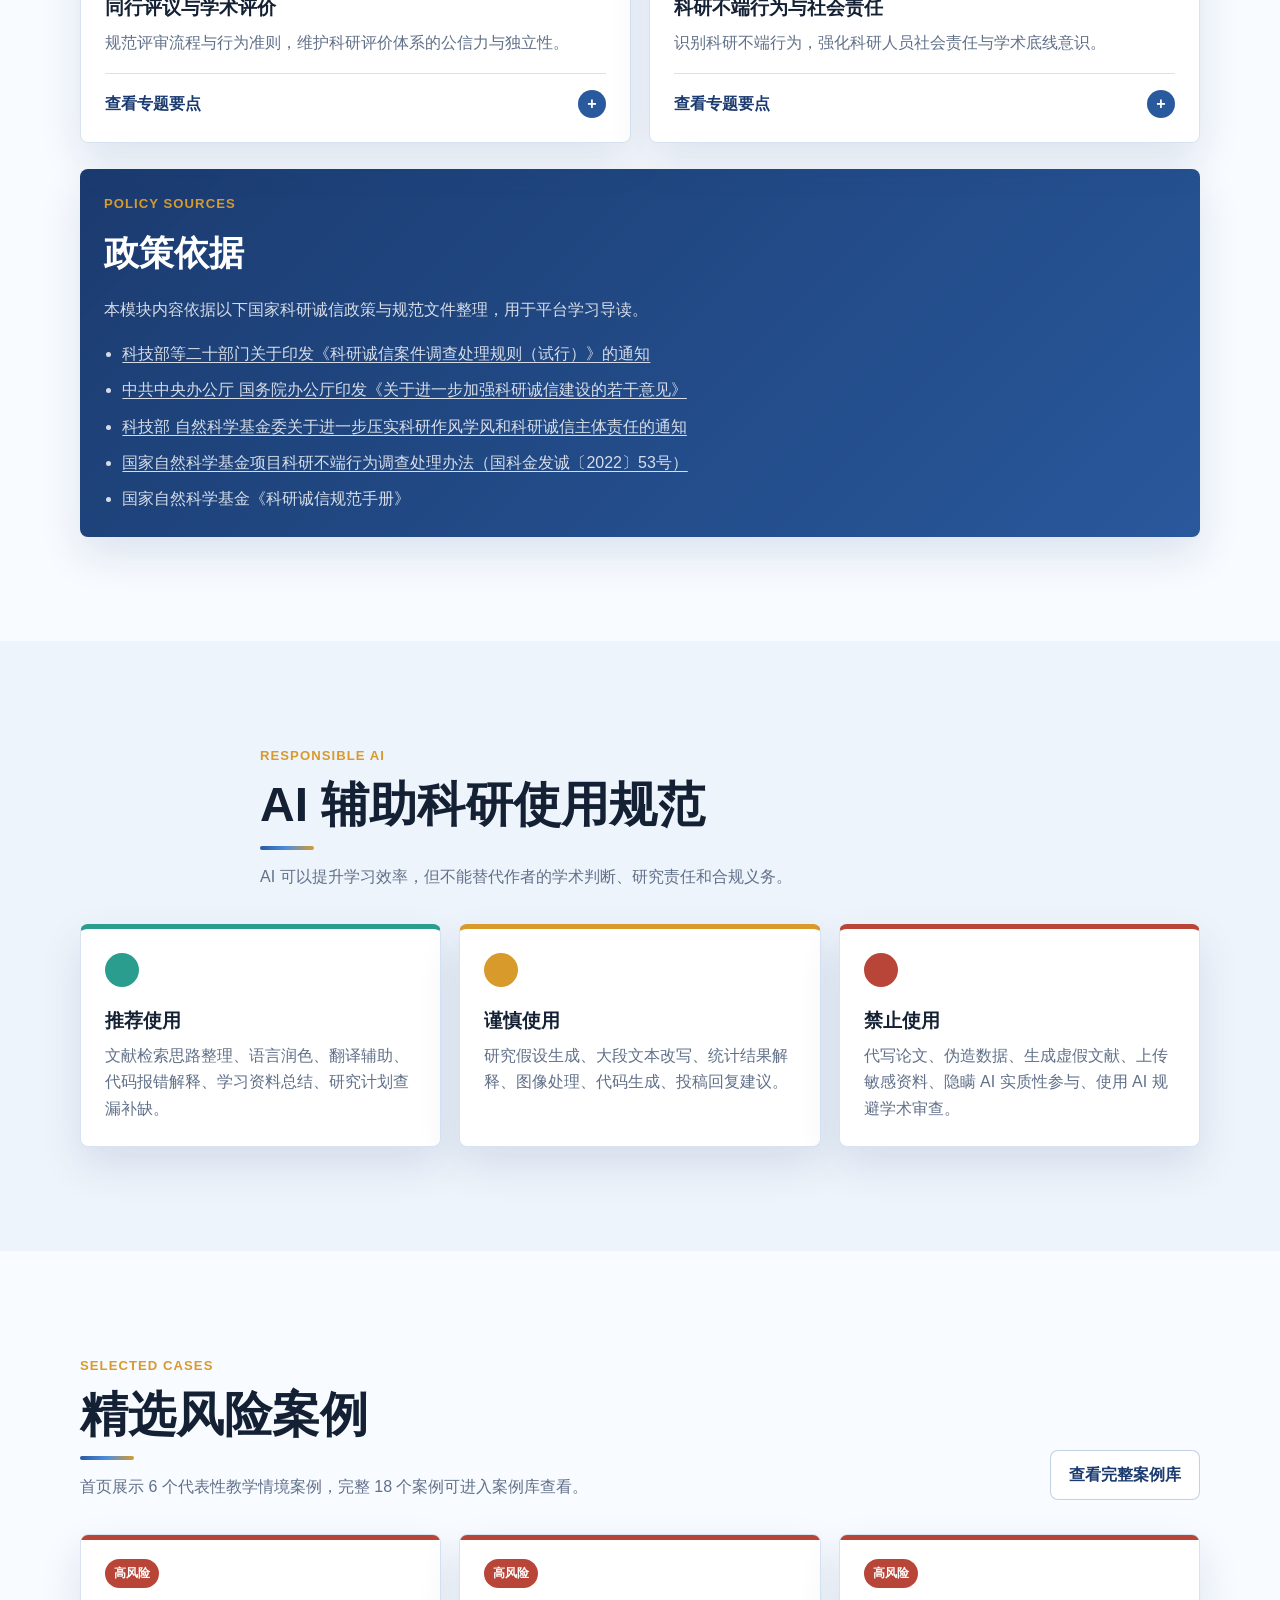
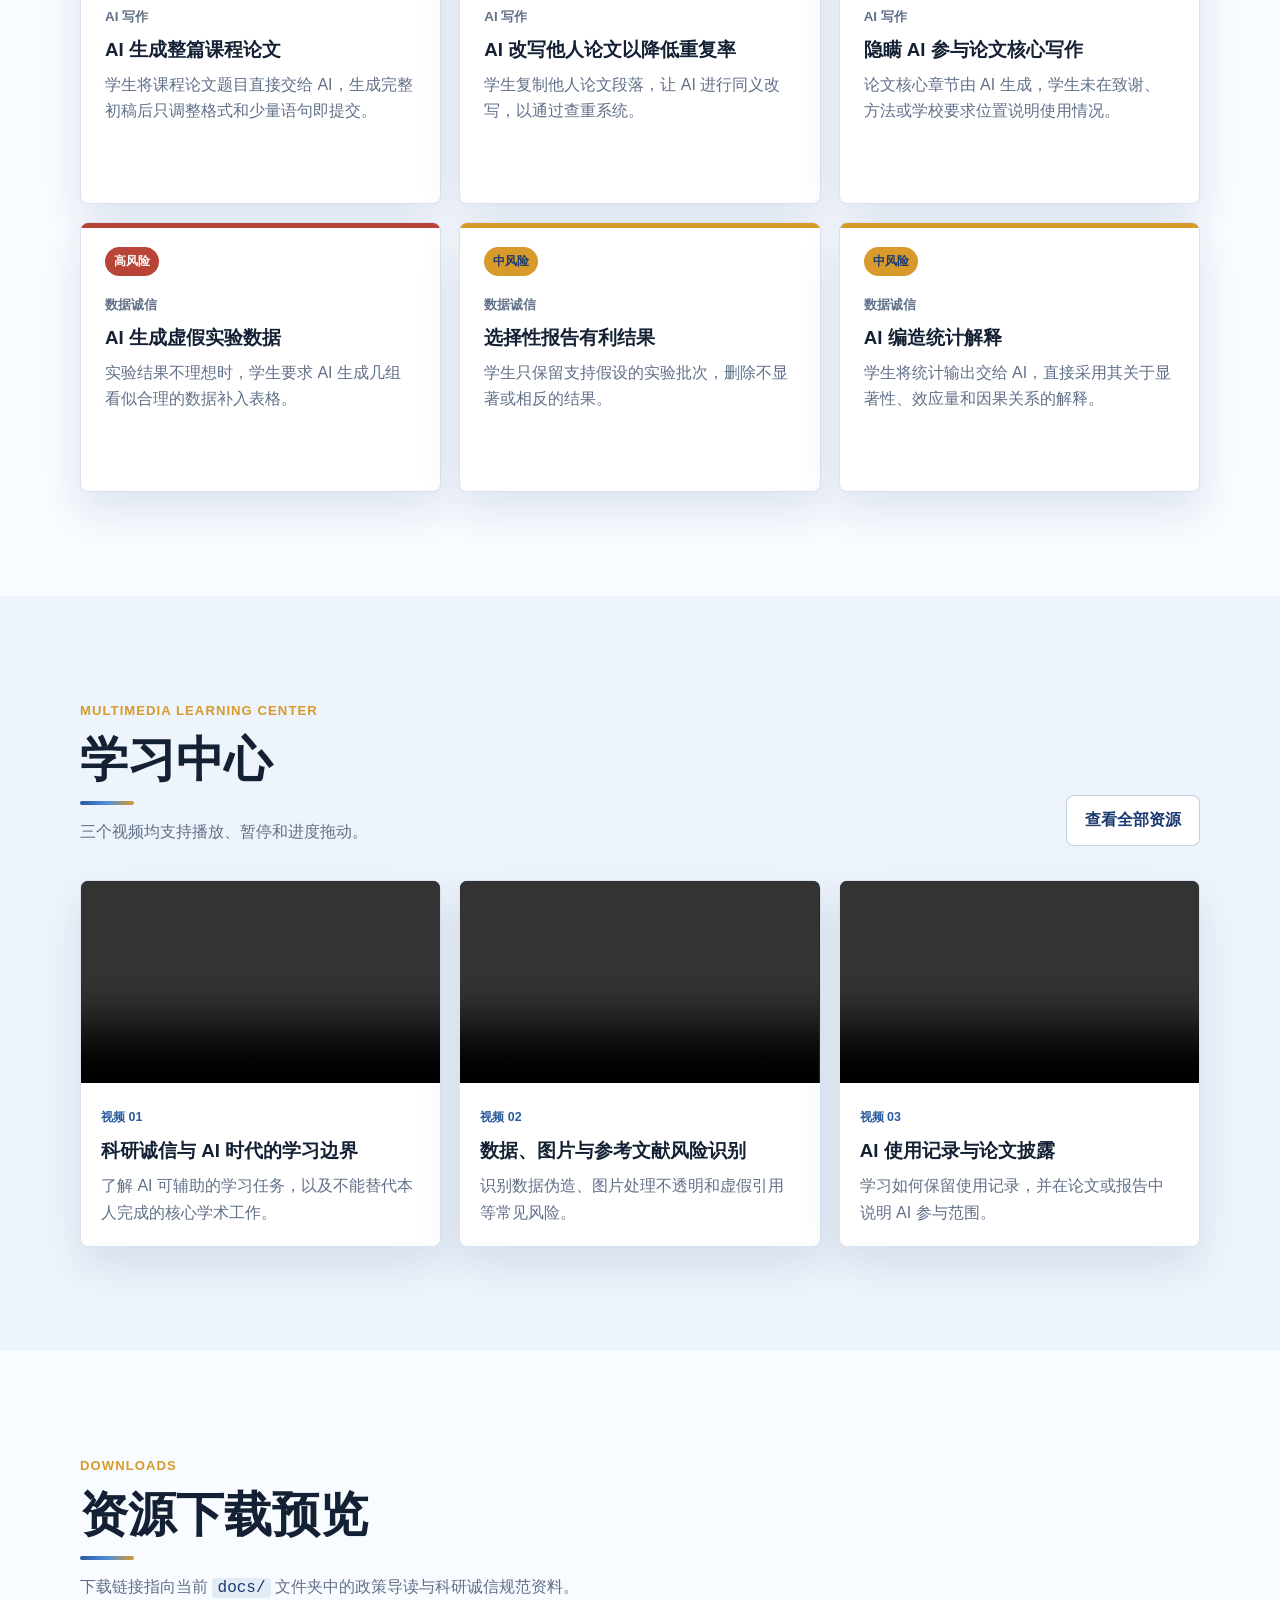
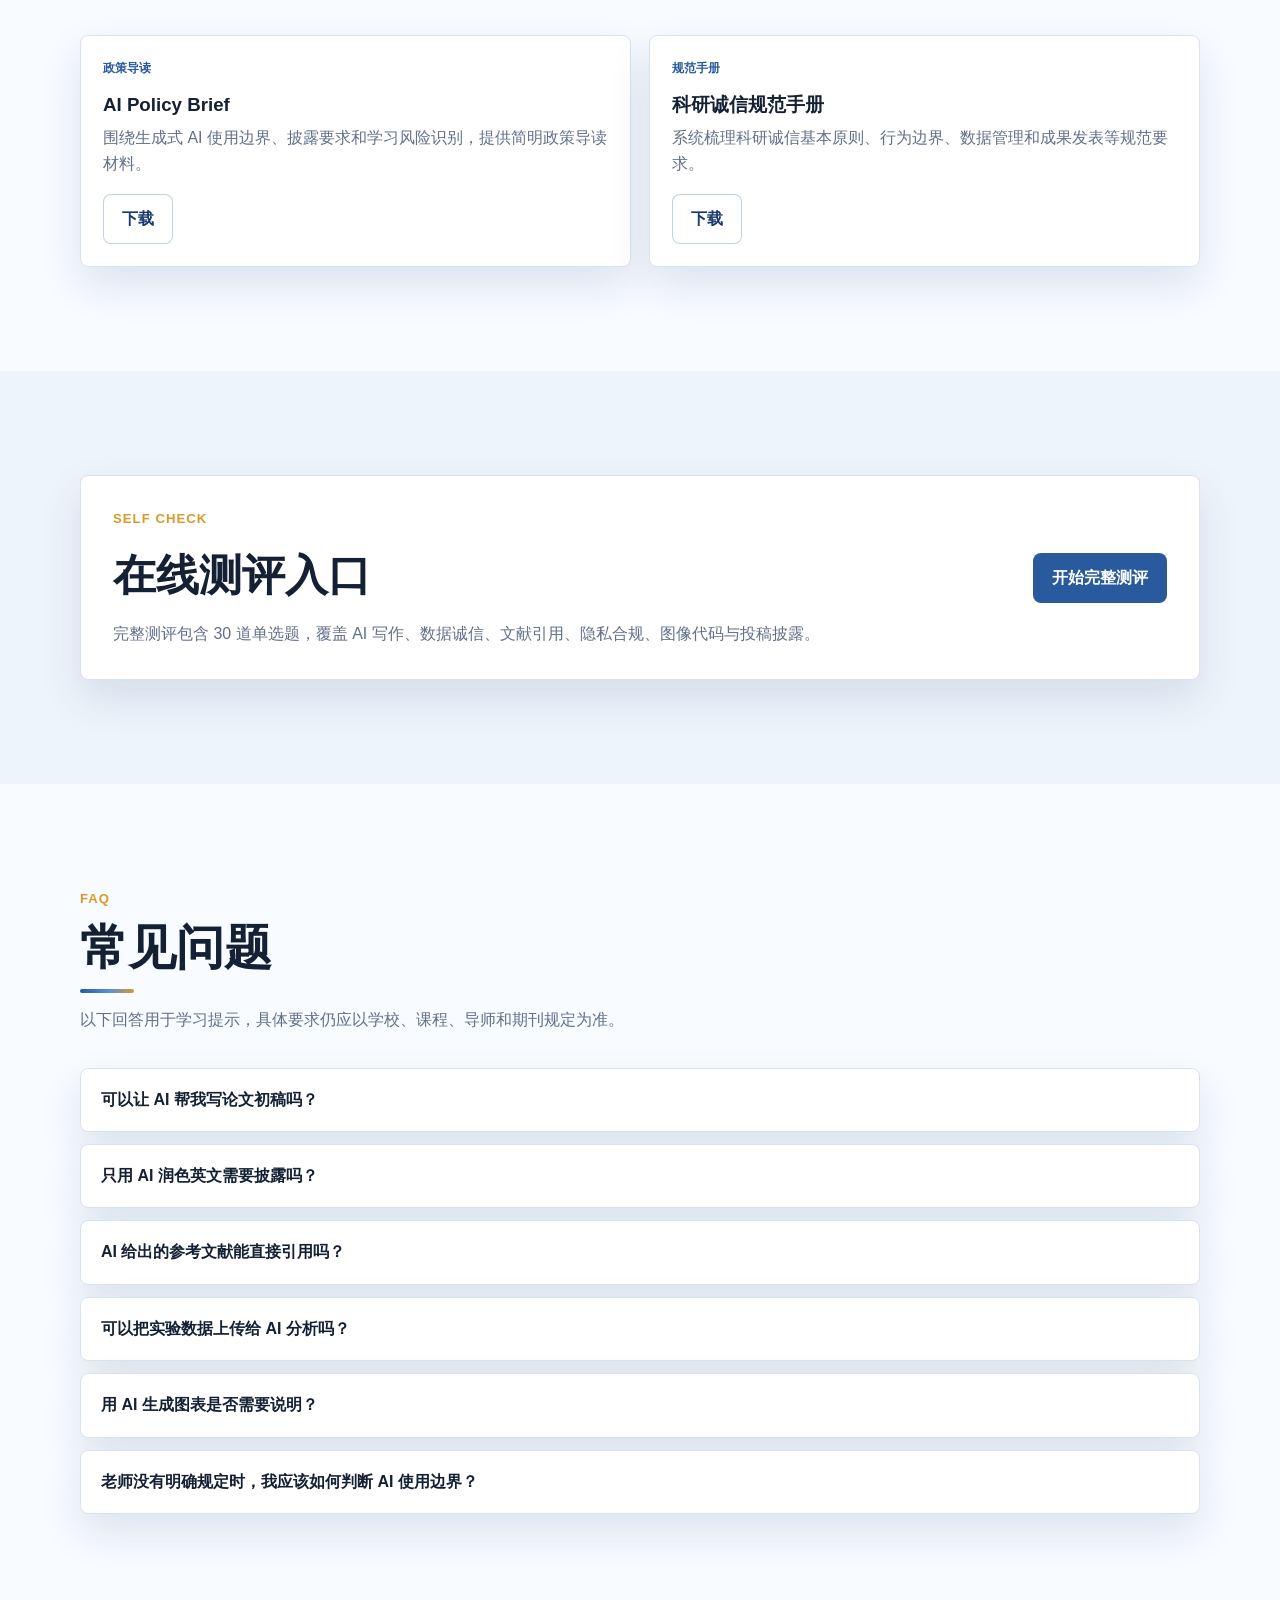
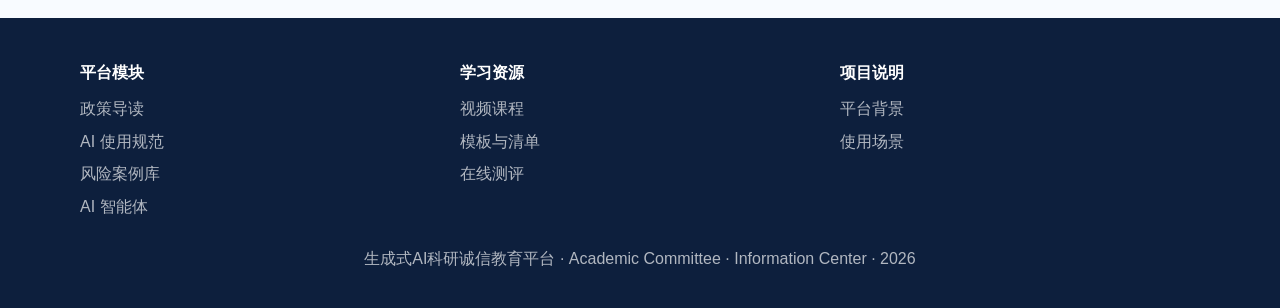
==== commit 0c43b0b9: "添加AI智能体" ====
--- a/index.html
+++ b/index.html
@@ -5,7 +5,7 @@
     <meta charset="UTF-8">
     <meta name="viewport" content="width=device-width, initial-scale=1.0">
     <title>生成式AI科研诚信教育平台</title>
-    <link rel="stylesheet" href="style.css?v=20260630-hero-resources">
+    <link rel="stylesheet" href="style.css?v=20260703-agent">
 </head>
 
 <body>
@@ -25,6 +25,7 @@
             <a href="index.html#policy">政策导读</a>
             <a href="index.html#guide">AI 规范</a>
             <a href="cases.html">案例库</a>
+            <a href="agent.html">AI 智能体</a>
             <a href="resources.html">学习资源</a>
             <a href="assessment.html">在线测评</a>
             <a href="about.html">项目说明</a>
@@ -56,14 +57,15 @@
             <div class="section-head">
                 <p class="eyebrow">Platform Modules</p>
                 <h2>平台功能总览</h2>
-                <p>围绕“学习、识别、测评、承诺”四个环节，形成适合高校科研诚信教育的平台入口。</p>
+                <p>围绕“学习、识别、咨询、测评”四个环节，形成适合高校科研诚信教育的平台入口。</p>
             </div>
             <div class="module-grid">
-                <article class="module-card"><span>01</span><h3>政策导读</h3><p>快速理解科研诚信底线与学术规范要求。</p></article>
-                <article class="module-card"><span>02</span><h3>AI 使用规范</h3><p>区分推荐、谨慎和禁止使用场景。</p></article>
-                <article class="module-card"><span>03</span><h3>风险案例库</h3><p>通过典型场景识别常见学术风险。</p></article>
-                <article class="module-card"><span>04</span><h3>在线测评</h3><p>通过题目检测学习效果和风险意识。</p></article>
-                <article class="module-card"><span>05</span><h3>学习资源中心</h3><p>观看视频、下载模板和自查清单。</p></article>
+                <a class="module-card" href="#policy"><span>01</span><h3>政策导读</h3><p>快速理解科研诚信底线与学术规范要求。</p></a>
+                <a class="module-card" href="#guide"><span>02</span><h3>AI 使用规范</h3><p>区分推荐、谨慎和禁止使用场景。</p></a>
+                <a class="module-card" href="cases.html"><span>03</span><h3>风险案例库</h3><p>通过典型场景识别常见学术风险。</p></a>
+                <a class="module-card" href="agent.html"><span>04</span><h3>AI 智能体</h3><p>与“AI科研诚信官”模拟对话，获得学习提示和风险提醒。</p></a>
+                <a class="module-card" href="assessment.html"><span>05</span><h3>在线测评</h3><p>通过题目检测学习效果和风险意识。</p></a>
+                <a class="module-card" href="resources.html"><span>06</span><h3>学习资源中心</h3><p>观看视频、下载模板和自查清单。</p></a>
             </div>
         </section>
 
@@ -383,7 +385,7 @@
 
     <footer class="site-footer">
         <div class="footer-grid">
-            <div><h3>平台模块</h3><a href="#policy">政策导读</a><a href="#guide">AI 使用规范</a><a href="cases.html">风险案例库</a></div>
+            <div><h3>平台模块</h3><a href="#policy">政策导读</a><a href="#guide">AI 使用规范</a><a href="cases.html">风险案例库</a><a href="agent.html">AI 智能体</a></div>
             <div><h3>学习资源</h3><a href="resources.html">视频课程</a><a href="resources.html#downloads">模板与清单</a><a href="assessment.html">在线测评</a></div>
             <div><h3>项目说明</h3><a href="about.html">平台背景</a><a href="about.html#scenes">使用场景</a></div>
         </div>
--- a/style.css
+++ b/style.css
@@ -650,13 +650,206 @@
 }
 
 .module-card:nth-child(4) {
+    --module-accent: #7a5cbd;
+    --module-soft: rgba(122, 92, 189, 0.12);
+}
+
+.module-card:nth-child(5) {
     --module-accent: #d79a2b;
     --module-soft: rgba(215, 154, 43, 0.14);
 }
 
-.module-card:nth-child(5) {
-    --module-accent: #7a5cbd;
-    --module-soft: rgba(122, 92, 189, 0.12);
+.module-card:nth-child(6) {
+    --module-accent: #4f8edc;
+    --module-soft: rgba(79, 142, 220, 0.12);
+}
+
+.agent-hero {
+    padding-bottom: 34px;
+}
+
+.agent-layout {
+    display: grid;
+    grid-template-columns: 320px 1fr;
+    gap: 22px;
+    align-items: stretch;
+}
+
+.agent-profile,
+.chat-panel {
+    background: var(--surface);
+    border: 1px solid var(--line);
+    border-radius: 8px;
+    box-shadow: var(--shadow);
+}
+
+.agent-profile {
+    padding: 24px;
+}
+
+.agent-avatar {
+    display: inline-grid;
+    place-items: center;
+    width: 58px;
+    height: 58px;
+    color: #ffffff;
+    background: linear-gradient(135deg, var(--blue-dark), var(--blue), #7a5cbd);
+    border-radius: 14px;
+    font-weight: 950;
+}
+
+.agent-profile h2 {
+    margin: 18px 0 8px;
+    color: var(--blue-dark);
+}
+
+.agent-profile p {
+    color: var(--muted);
+}
+
+.agent-profile ul {
+    display: grid;
+    gap: 10px;
+    margin: 18px 0;
+    padding: 0;
+    list-style: none;
+}
+
+.agent-profile li {
+    padding: 10px 12px;
+    color: var(--blue-dark);
+    background: rgba(42, 90, 158, 0.08);
+    border-radius: 8px;
+    font-weight: 800;
+}
+
+.agent-note {
+    padding: 12px;
+    background: rgba(215, 154, 43, 0.12);
+    border-left: 4px solid var(--gold);
+    border-radius: 8px;
+}
+
+.chat-panel {
+    display: grid;
+    grid-template-rows: auto minmax(360px, 58vh) auto;
+    overflow: hidden;
+}
+
+.chat-header {
+    display: flex;
+    align-items: center;
+    justify-content: space-between;
+    gap: 16px;
+    padding: 18px 20px;
+    border-bottom: 1px solid var(--line);
+    background: linear-gradient(135deg, rgba(27, 59, 112, 0.08), rgba(79, 142, 220, 0.05));
+}
+
+.chat-header strong,
+.chat-header span {
+    display: block;
+}
+
+.chat-header span {
+    color: var(--muted);
+    font-size: 0.88rem;
+}
+
+.btn.small {
+    min-height: 38px;
+    padding: 8px 12px;
+    font-size: 0.9rem;
+}
+
+.chat-messages {
+    display: flex;
+    flex-direction: column;
+    gap: 14px;
+    padding: 20px;
+    overflow: auto;
+    background:
+        linear-gradient(180deg, rgba(238, 244, 251, 0.82), rgba(248, 251, 255, 0.96)),
+        var(--paper);
+}
+
+.chat-message {
+    max-width: min(680px, 86%);
+}
+
+.chat-message span {
+    display: block;
+    margin-bottom: 6px;
+    color: var(--muted);
+    font-size: 0.78rem;
+    font-weight: 900;
+}
+
+.chat-message p {
+    margin: 0;
+    padding: 13px 15px;
+    color: var(--ink);
+    background: #ffffff;
+    border: 1px solid var(--line);
+    border-radius: 8px;
+    box-shadow: 0 10px 24px rgba(27, 59, 112, 0.08);
+}
+
+.chat-message.user {
+    align-self: flex-end;
+}
+
+.chat-message.user span {
+    text-align: right;
+}
+
+.chat-message.user p {
+    color: #ffffff;
+    background: linear-gradient(135deg, var(--blue), var(--blue-dark));
+    border-color: transparent;
+}
+
+.chat-message.thinking p {
+    color: var(--blue-dark);
+    background: rgba(42, 90, 158, 0.1);
+}
+
+.chat-form {
+    display: grid;
+    grid-template-columns: 1fr auto;
+    gap: 12px;
+    padding: 16px;
+    border-top: 1px solid var(--line);
+    background: #ffffff;
+}
+
+.chat-form textarea {
+    width: 100%;
+    resize: vertical;
+    min-height: 48px;
+    max-height: 140px;
+    padding: 12px 14px;
+    color: var(--ink);
+    border: 1px solid var(--line);
+    border-radius: 8px;
+    font: inherit;
+}
+
+.chat-form textarea:focus {
+    border-color: var(--blue);
+    outline: 3px solid rgba(42, 90, 158, 0.14);
+}
+
+.sr-only {
+    position: absolute;
+    width: 1px;
+    height: 1px;
+    padding: 0;
+    margin: -1px;
+    overflow: hidden;
+    clip: rect(0, 0, 0, 0);
+    white-space: nowrap;
+    border: 0;
 }
 
 .timeline {
@@ -1449,14 +1642,24 @@
     .pledge-inner,
     .quiz-status,
     .section-head.with-action,
-    .cta-panel {
+    .cta-panel,
+    .chat-header {
         align-items: flex-start;
         flex-direction: column;
     }
 
     .section-head.with-action .btn,
-    .cta-panel .btn {
+    .cta-panel .btn,
+    .chat-header .btn {
         width: 100%;
+    }
+
+    .agent-layout {
+        grid-template-columns: 1fr;
+    }
+
+    .chat-panel {
+        grid-template-rows: auto minmax(360px, 60vh) auto;
     }
 }
 
@@ -1517,11 +1720,20 @@
     .timeline article,
     .policy-topic-card,
     .policy-source-panel,
+    .agent-profile,
     .resource-card,
     .quiz-panel,
     .cta-panel,
     .modal-panel {
         padding: 20px;
+    }
+
+    .chat-form {
+        grid-template-columns: 1fr;
+    }
+
+    .chat-message {
+        max-width: 94%;
     }
 }
 
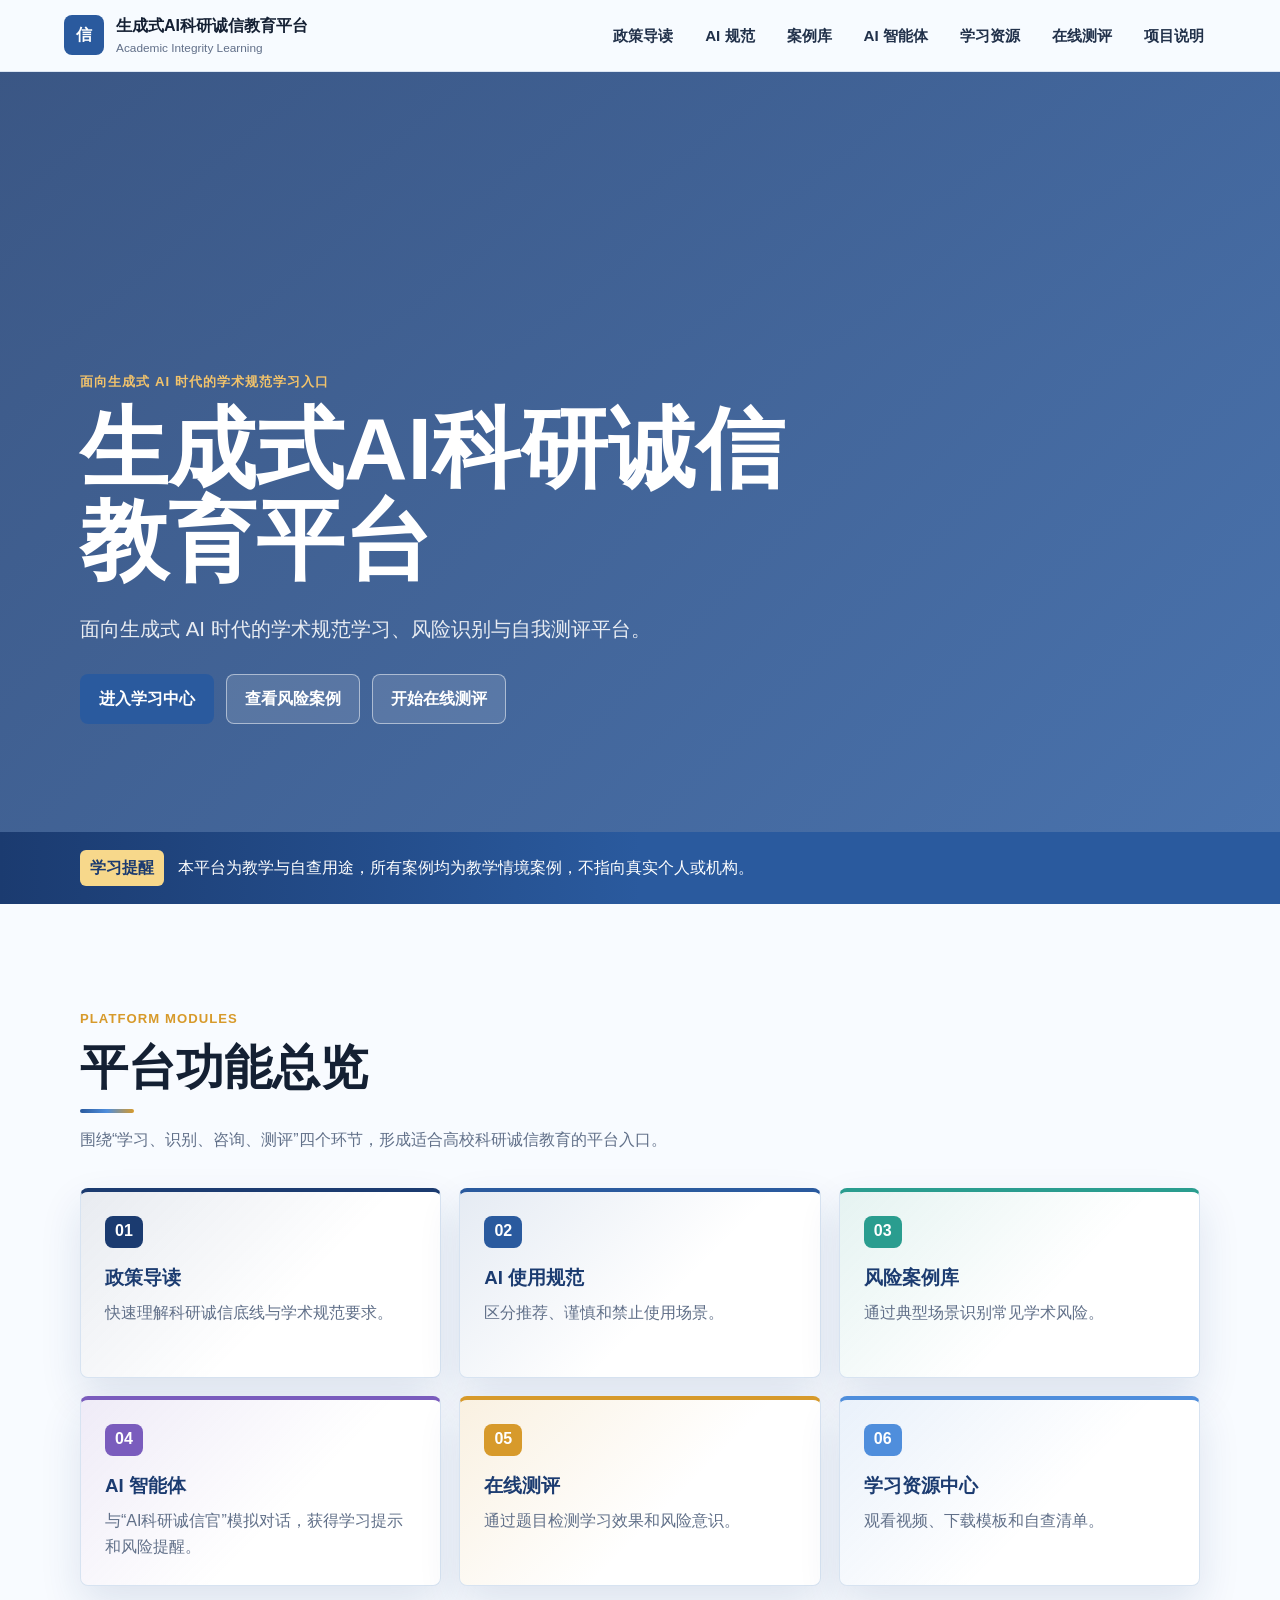
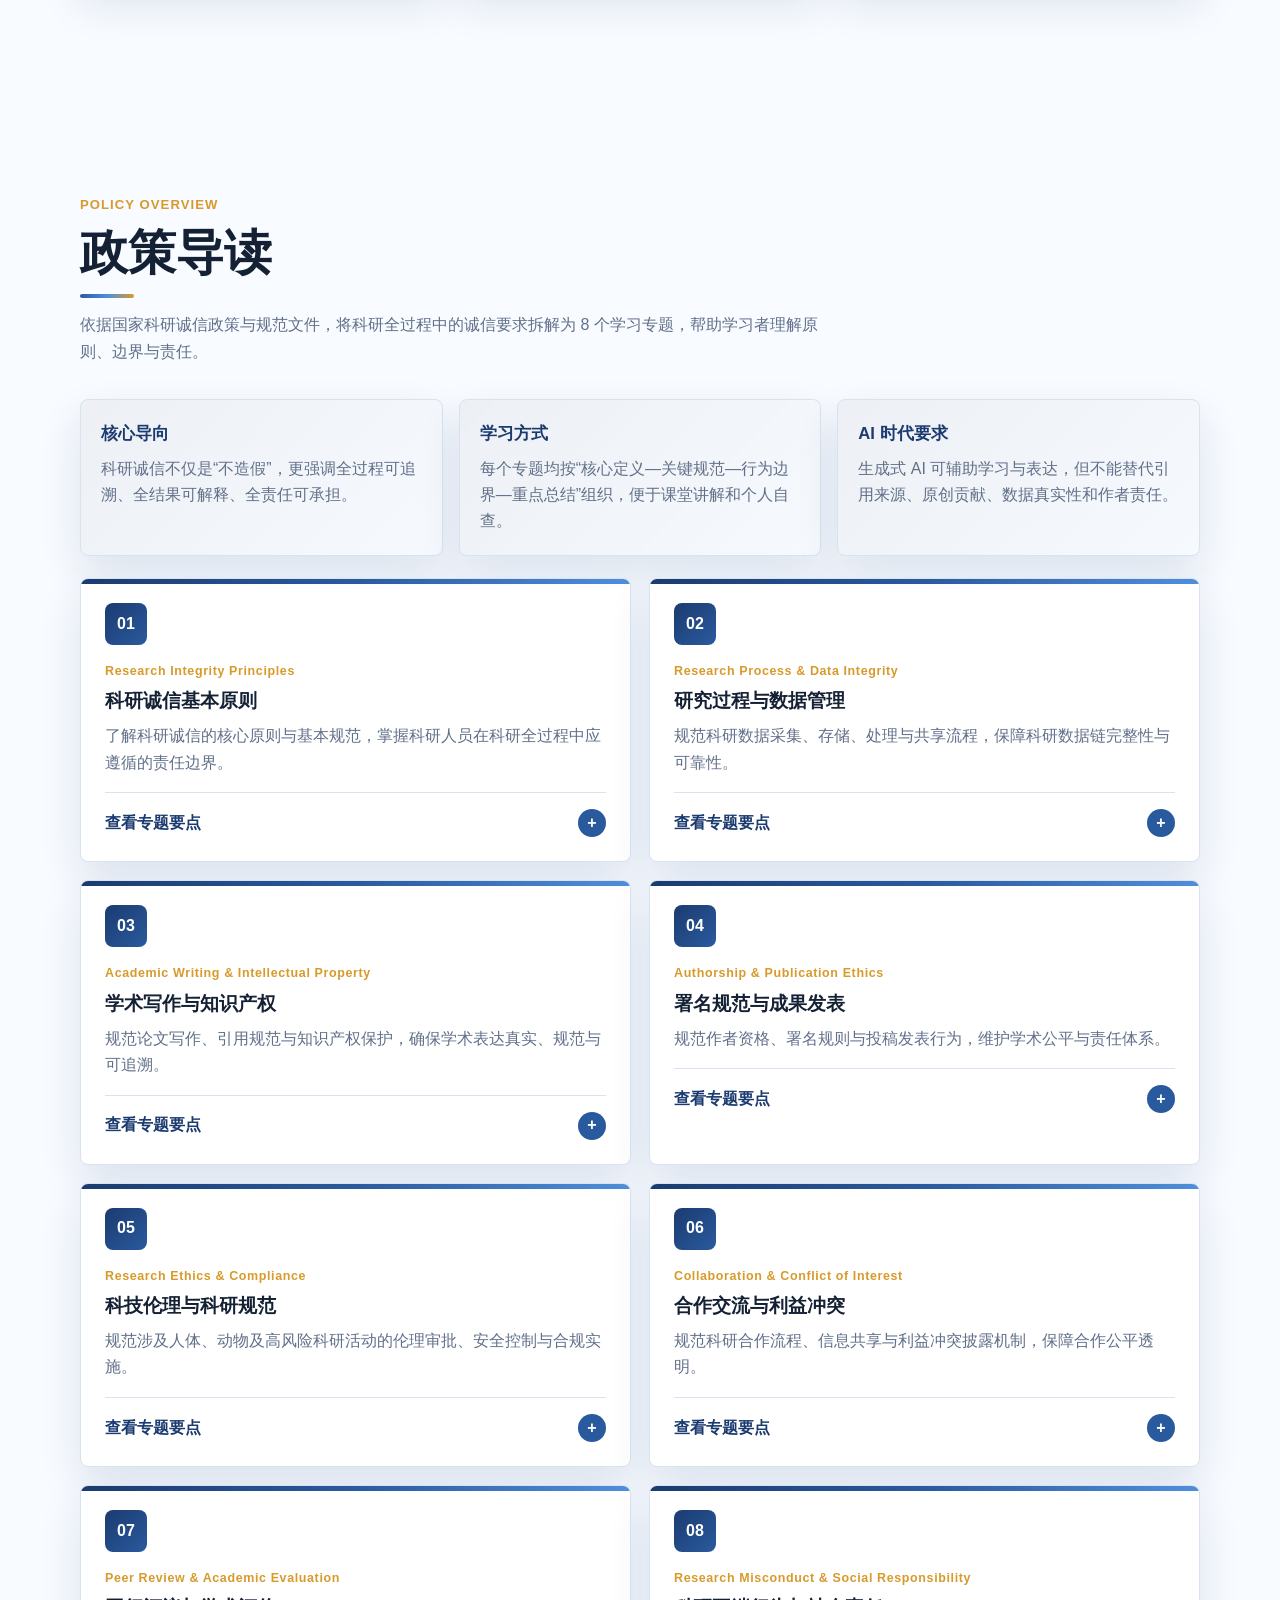
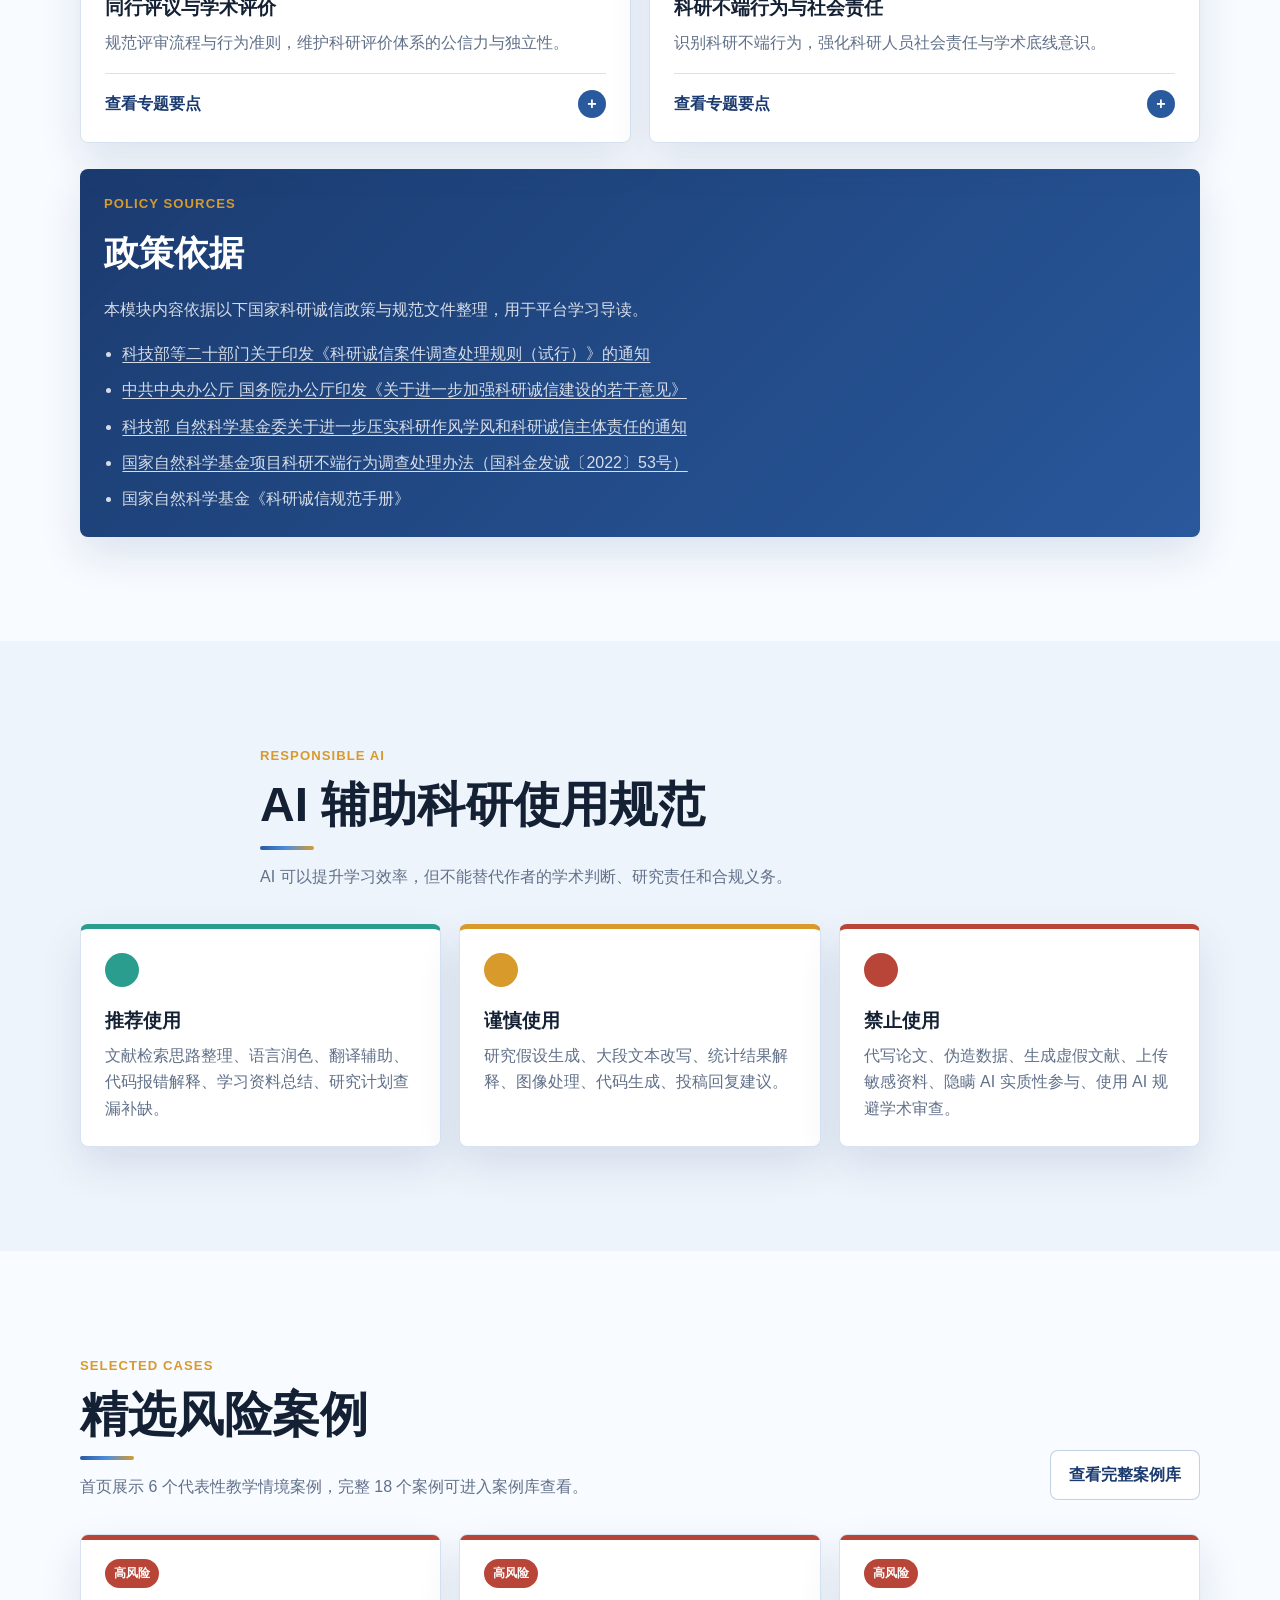
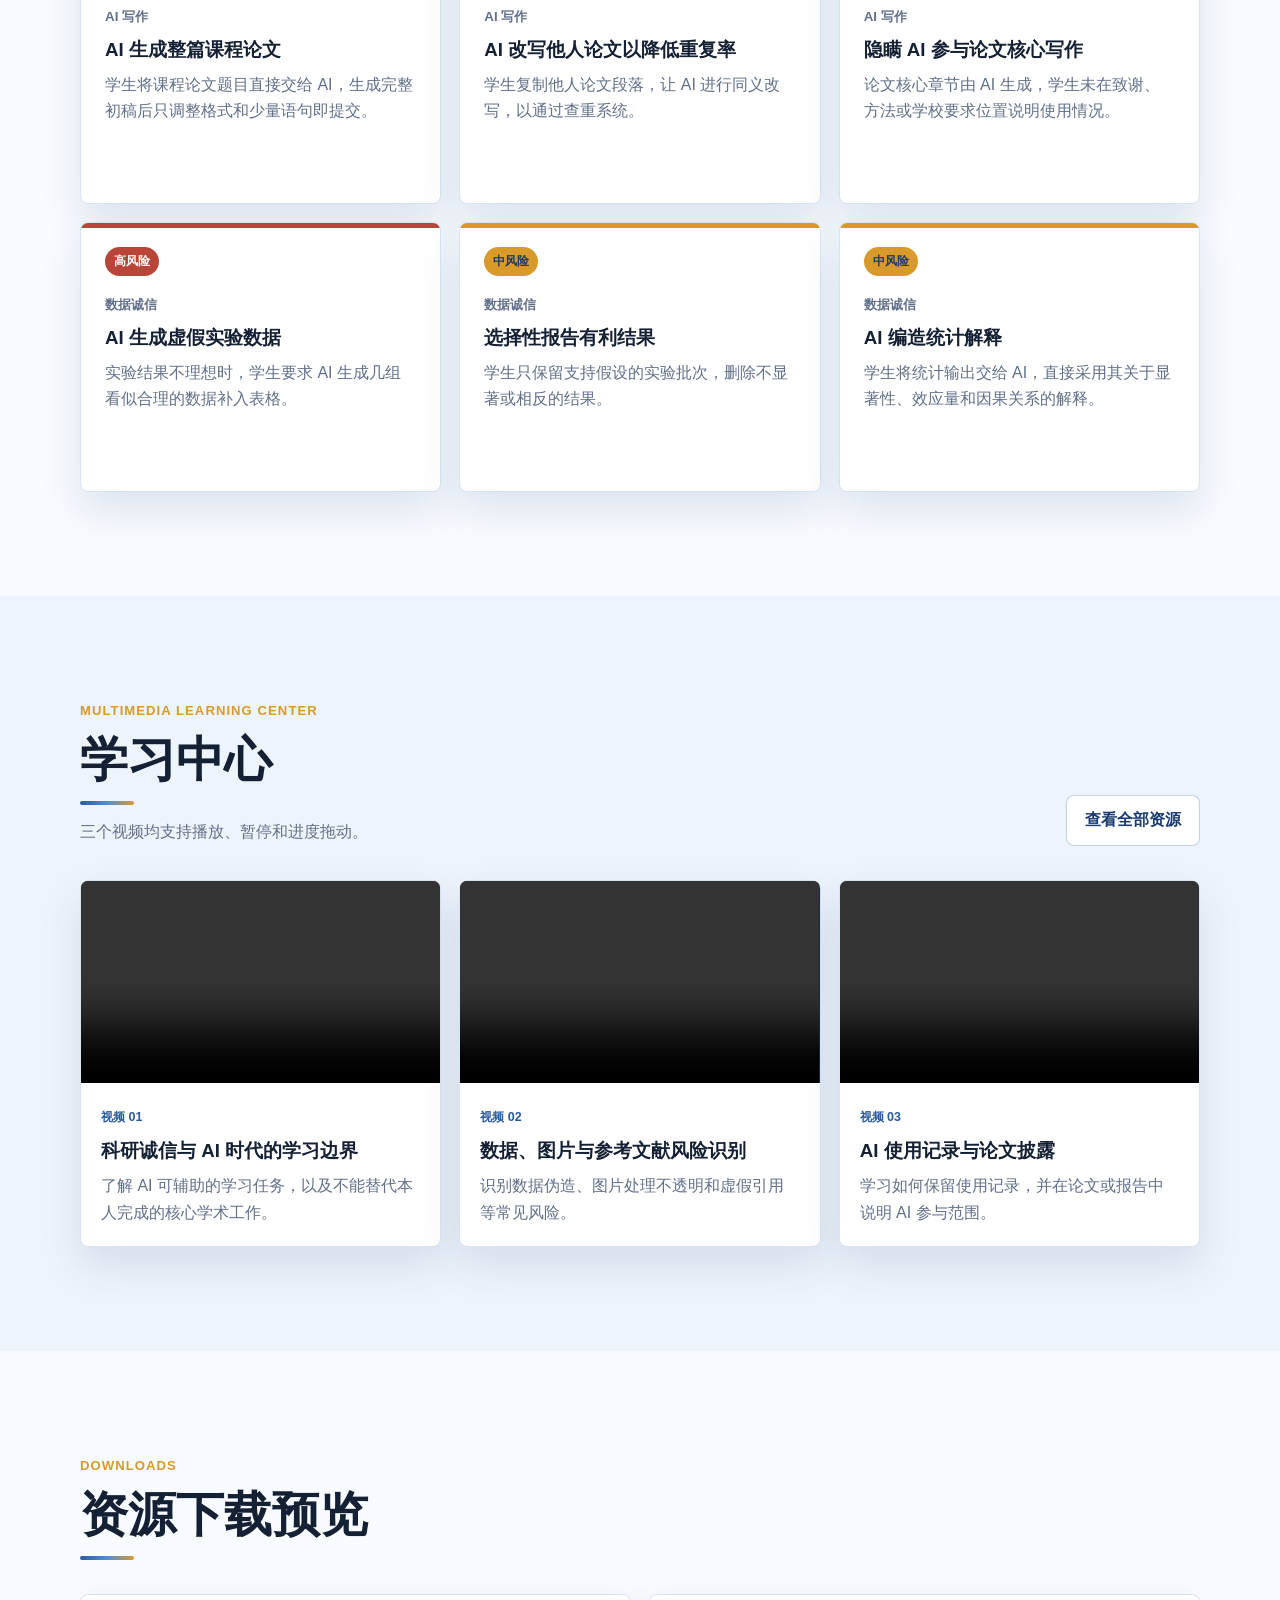
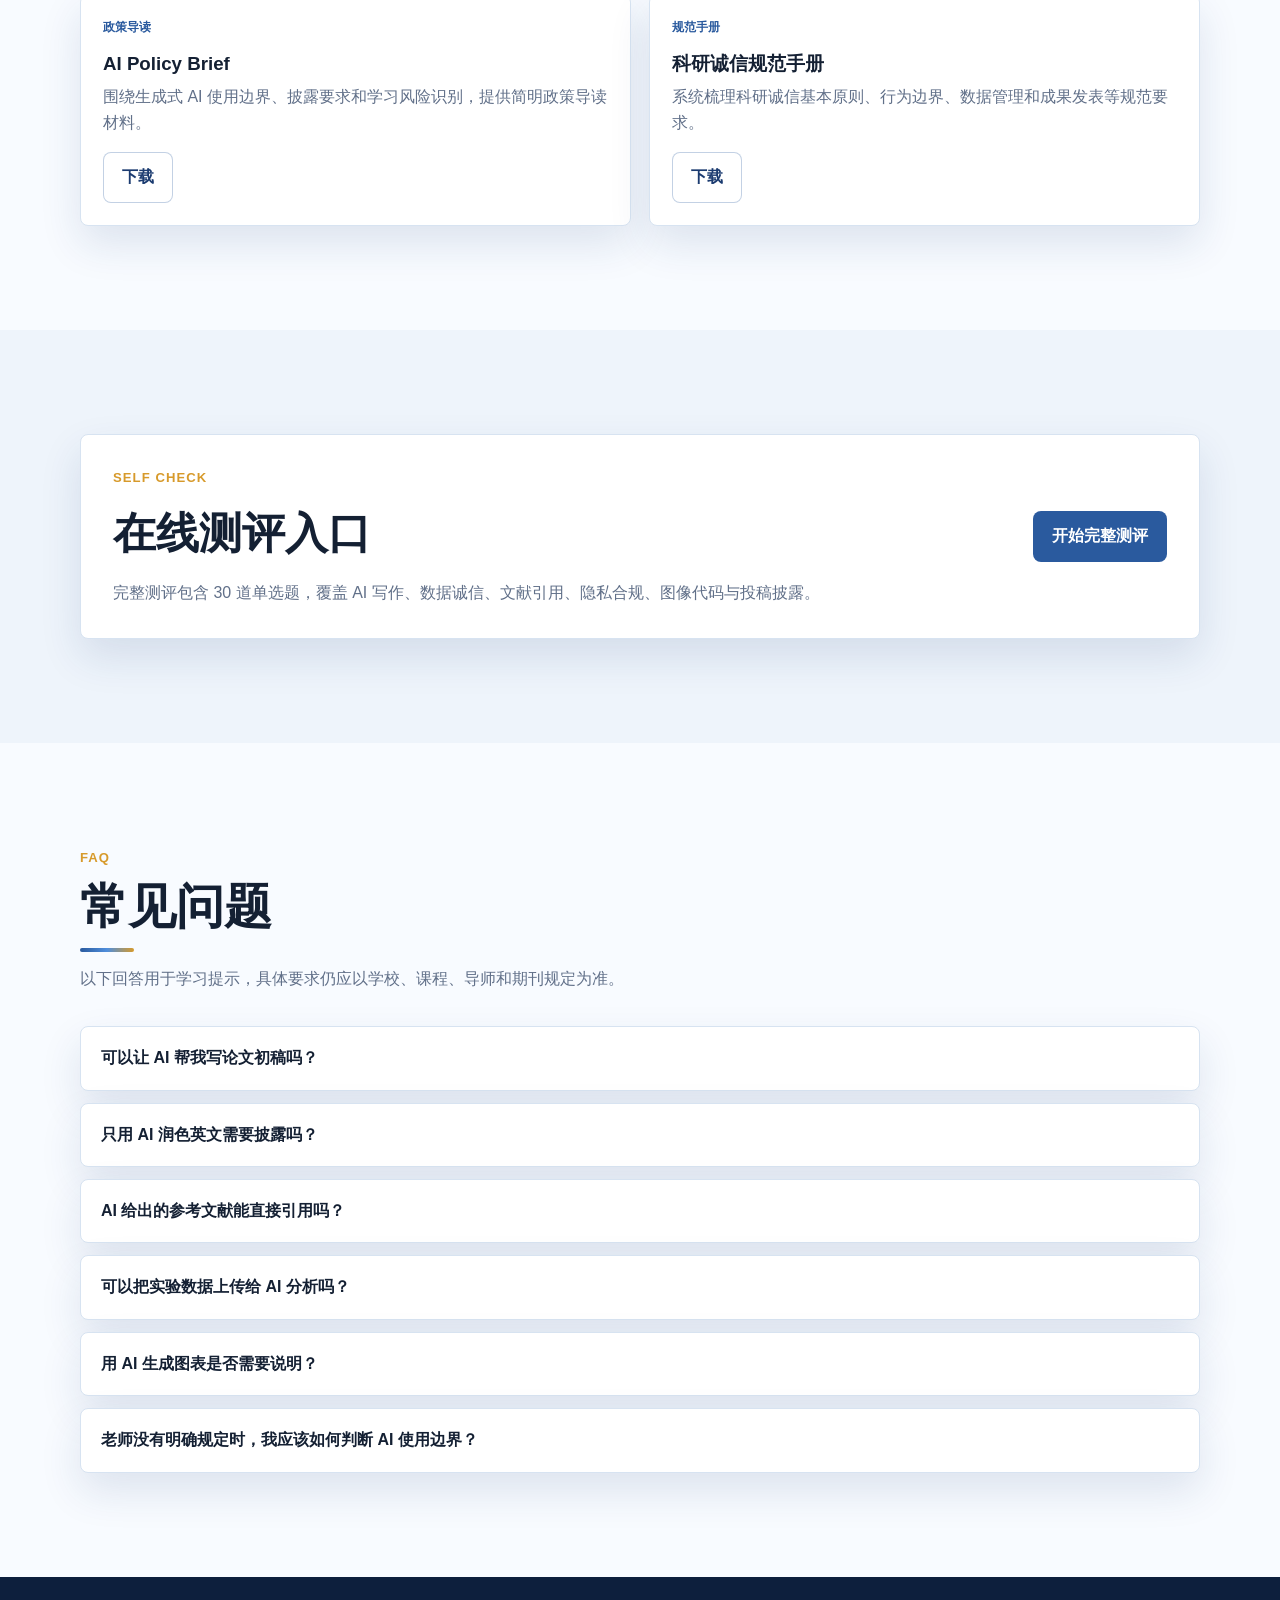
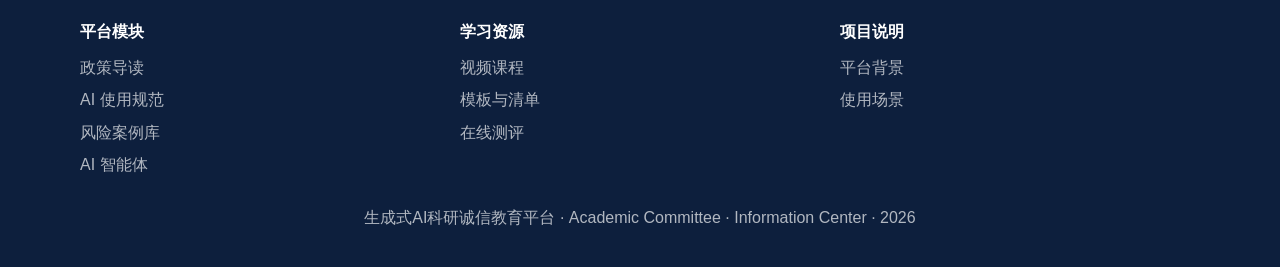
==== commit dbc5d48b: "小改" ====
--- a/index.html
+++ b/index.html
@@ -346,7 +346,6 @@
             <div class="section-head">
                 <p class="eyebrow">Downloads</p>
                 <h2>资源下载预览</h2>
-                <p>下载链接指向当前 <code>docs/</code> 文件夹中的政策导读与科研诚信规范资料。</p>
             </div>
             <div class="resource-grid">
                 <article class="resource-card"><span>政策导读</span><h3>AI Policy Brief</h3><p>围绕生成式 AI 使用边界、披露要求和学习风险识别，提供简明政策导读材料。</p><a class="btn outline" href="docs/AIPolicyBrief.pdf" download>下载</a></article>
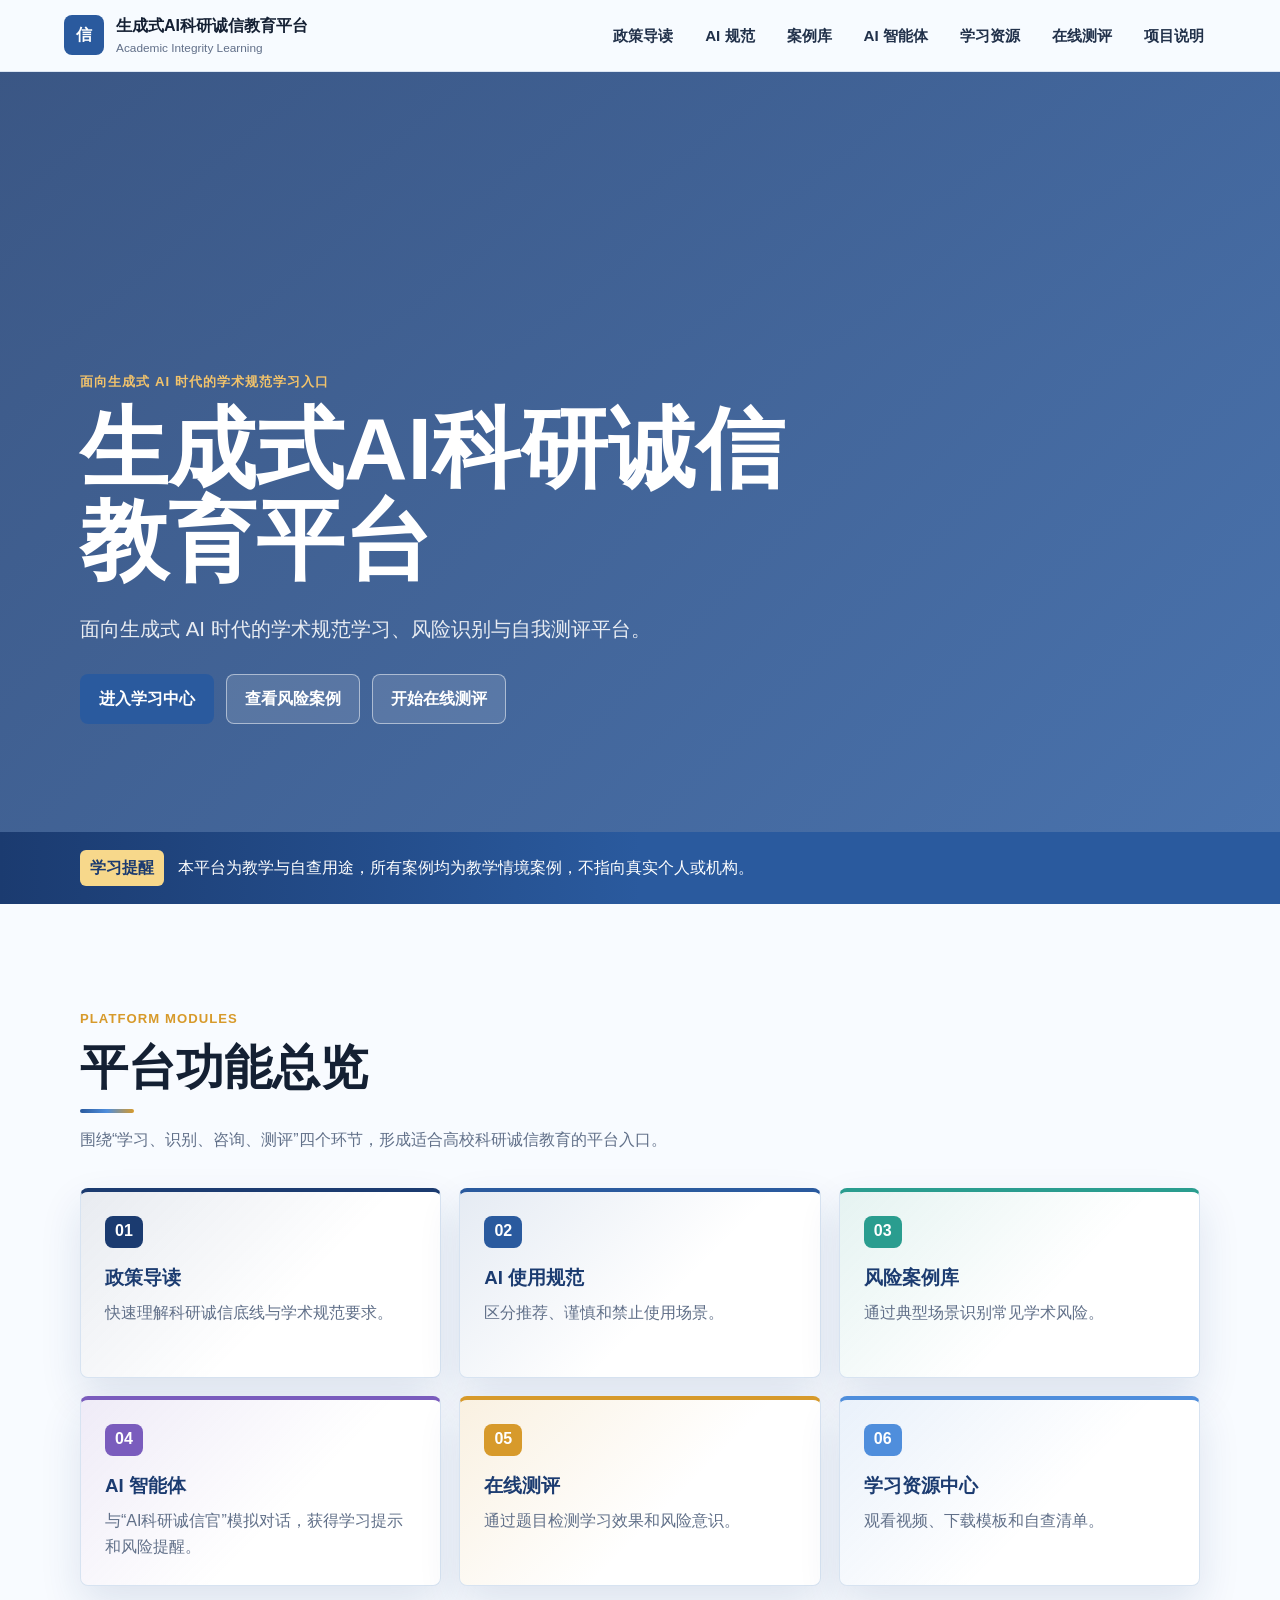
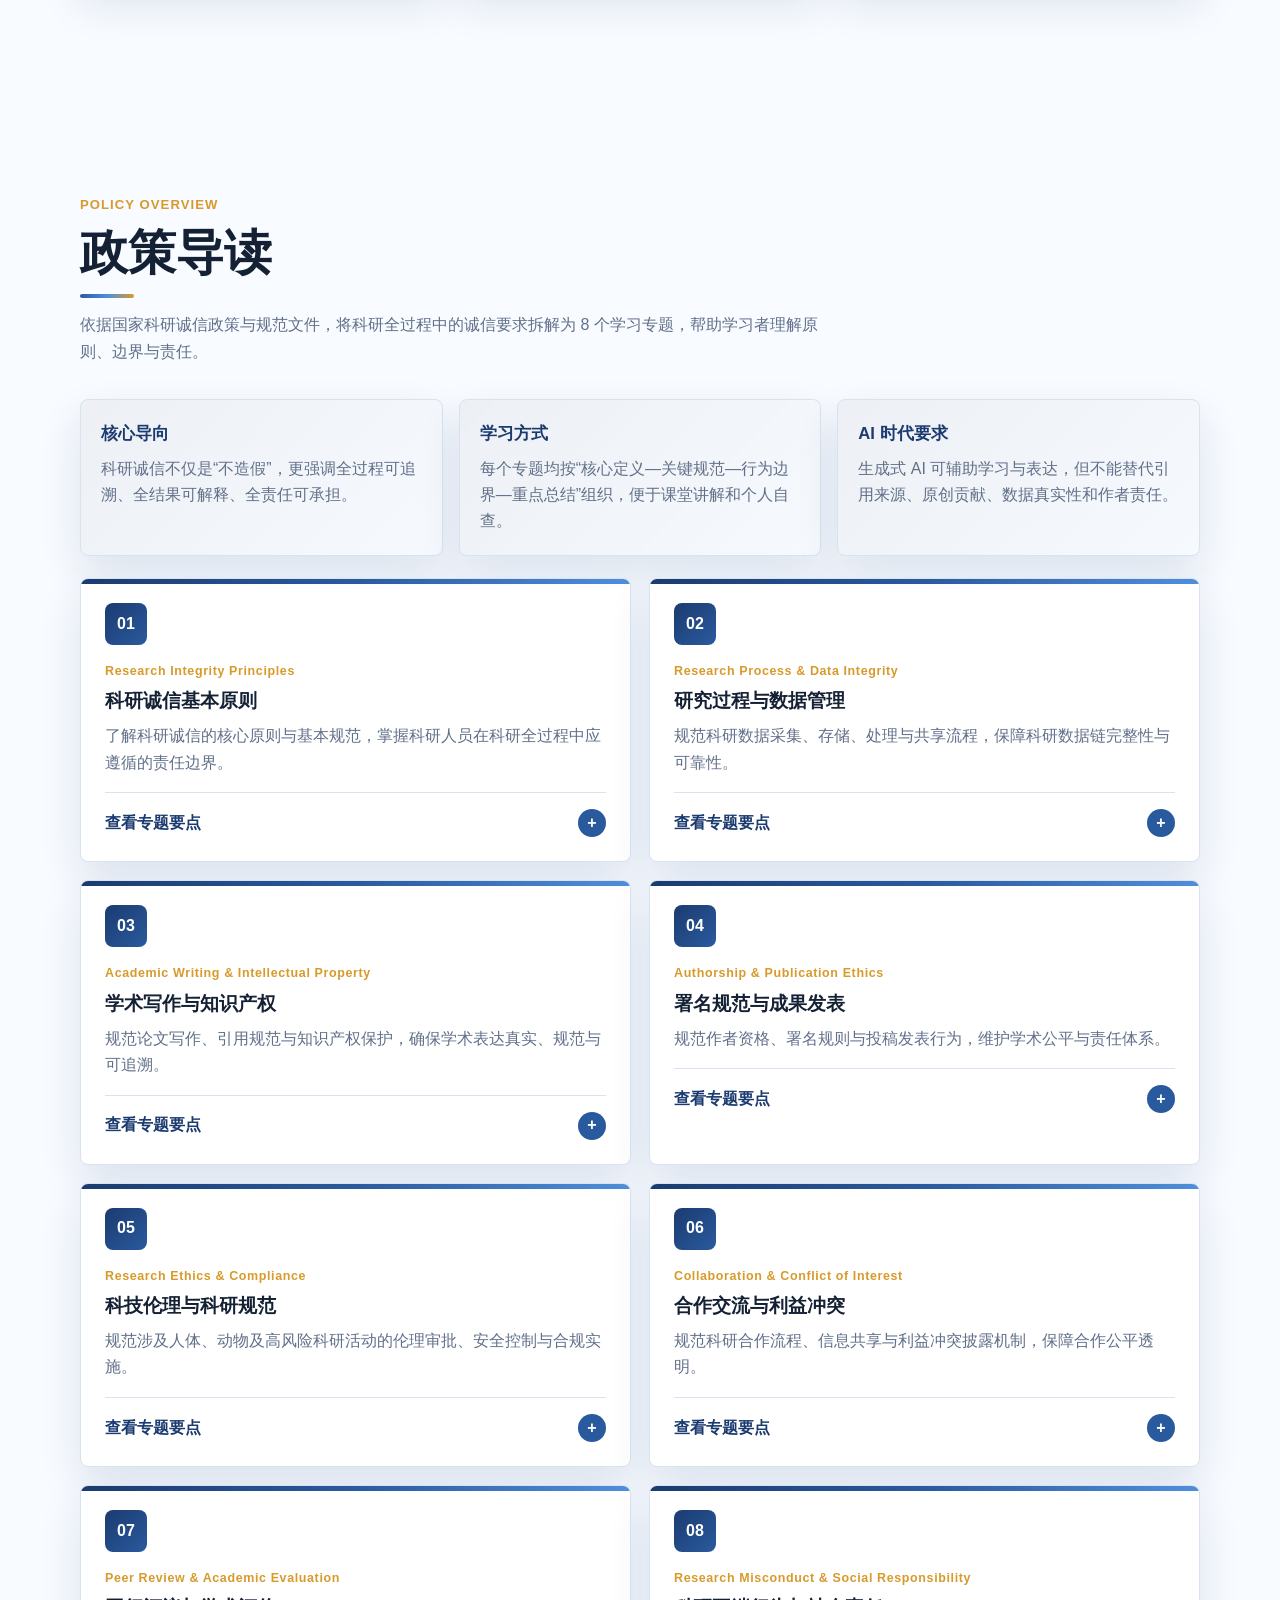
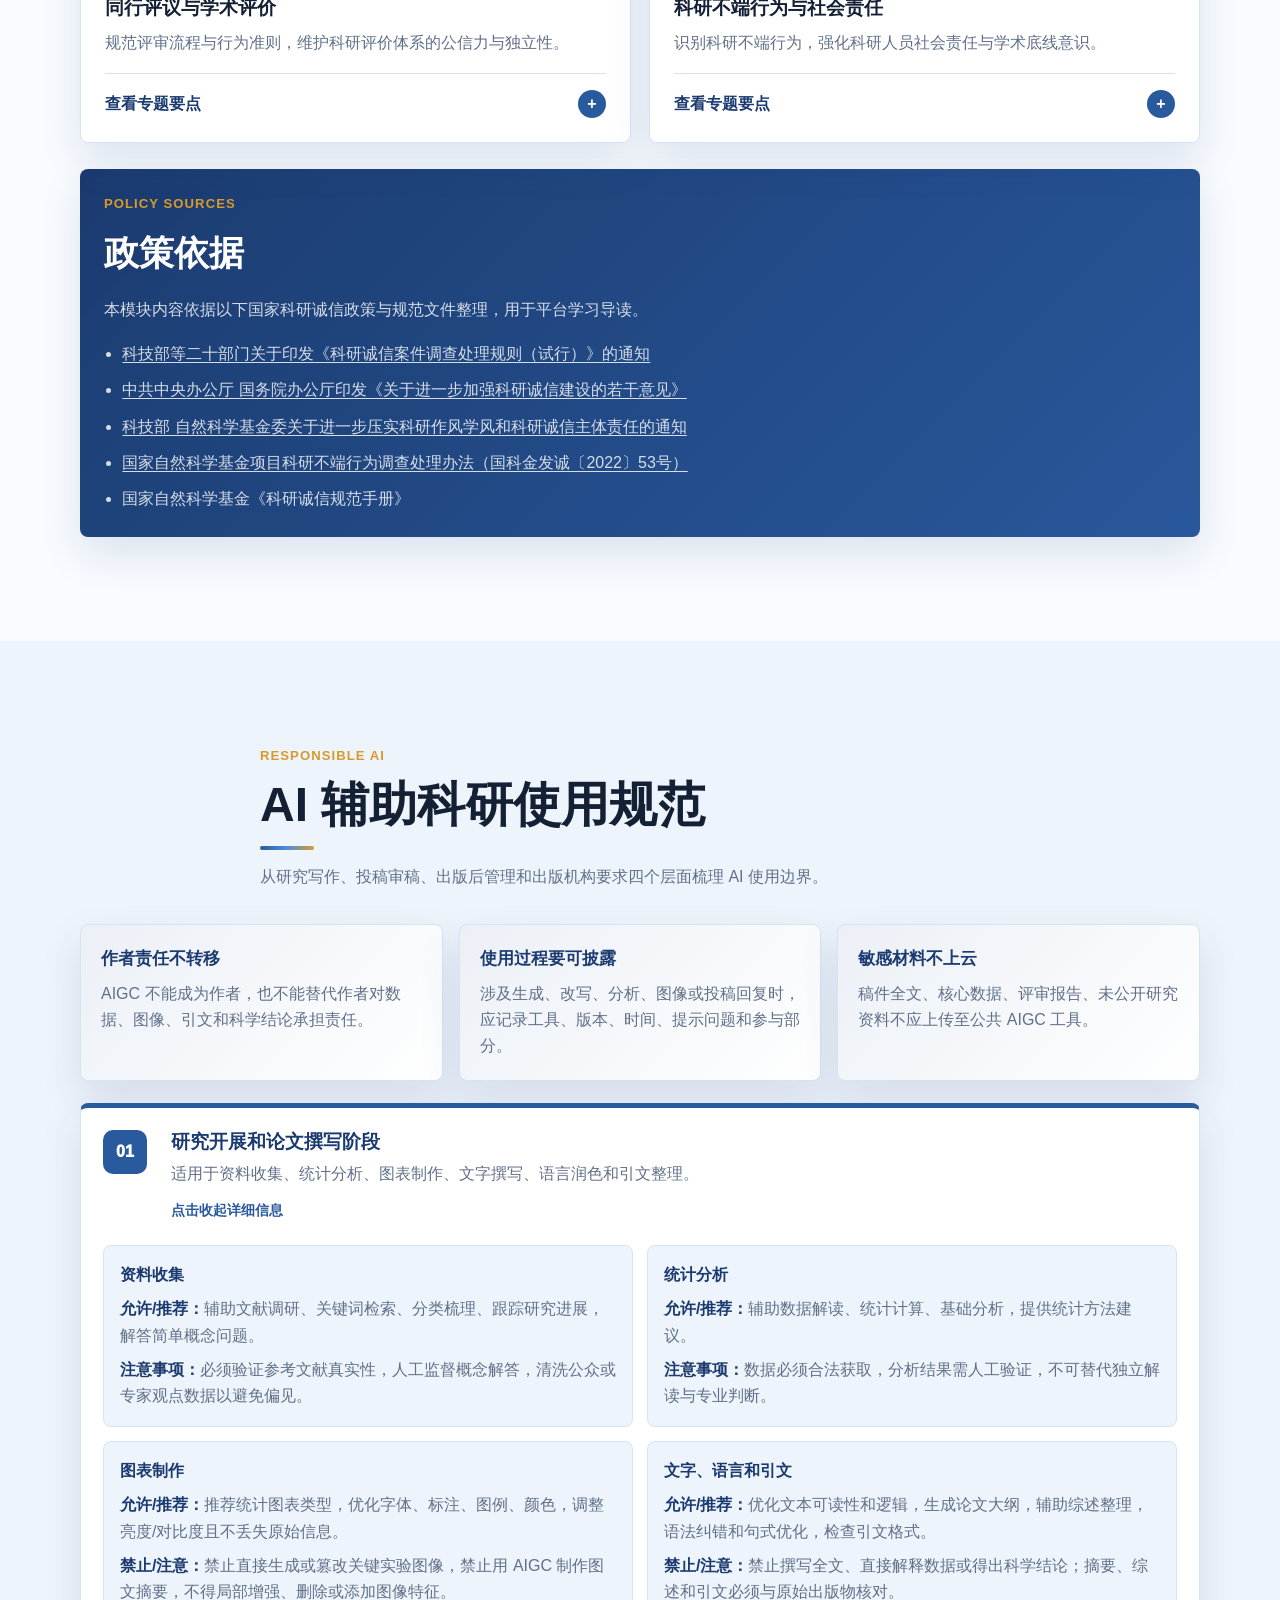
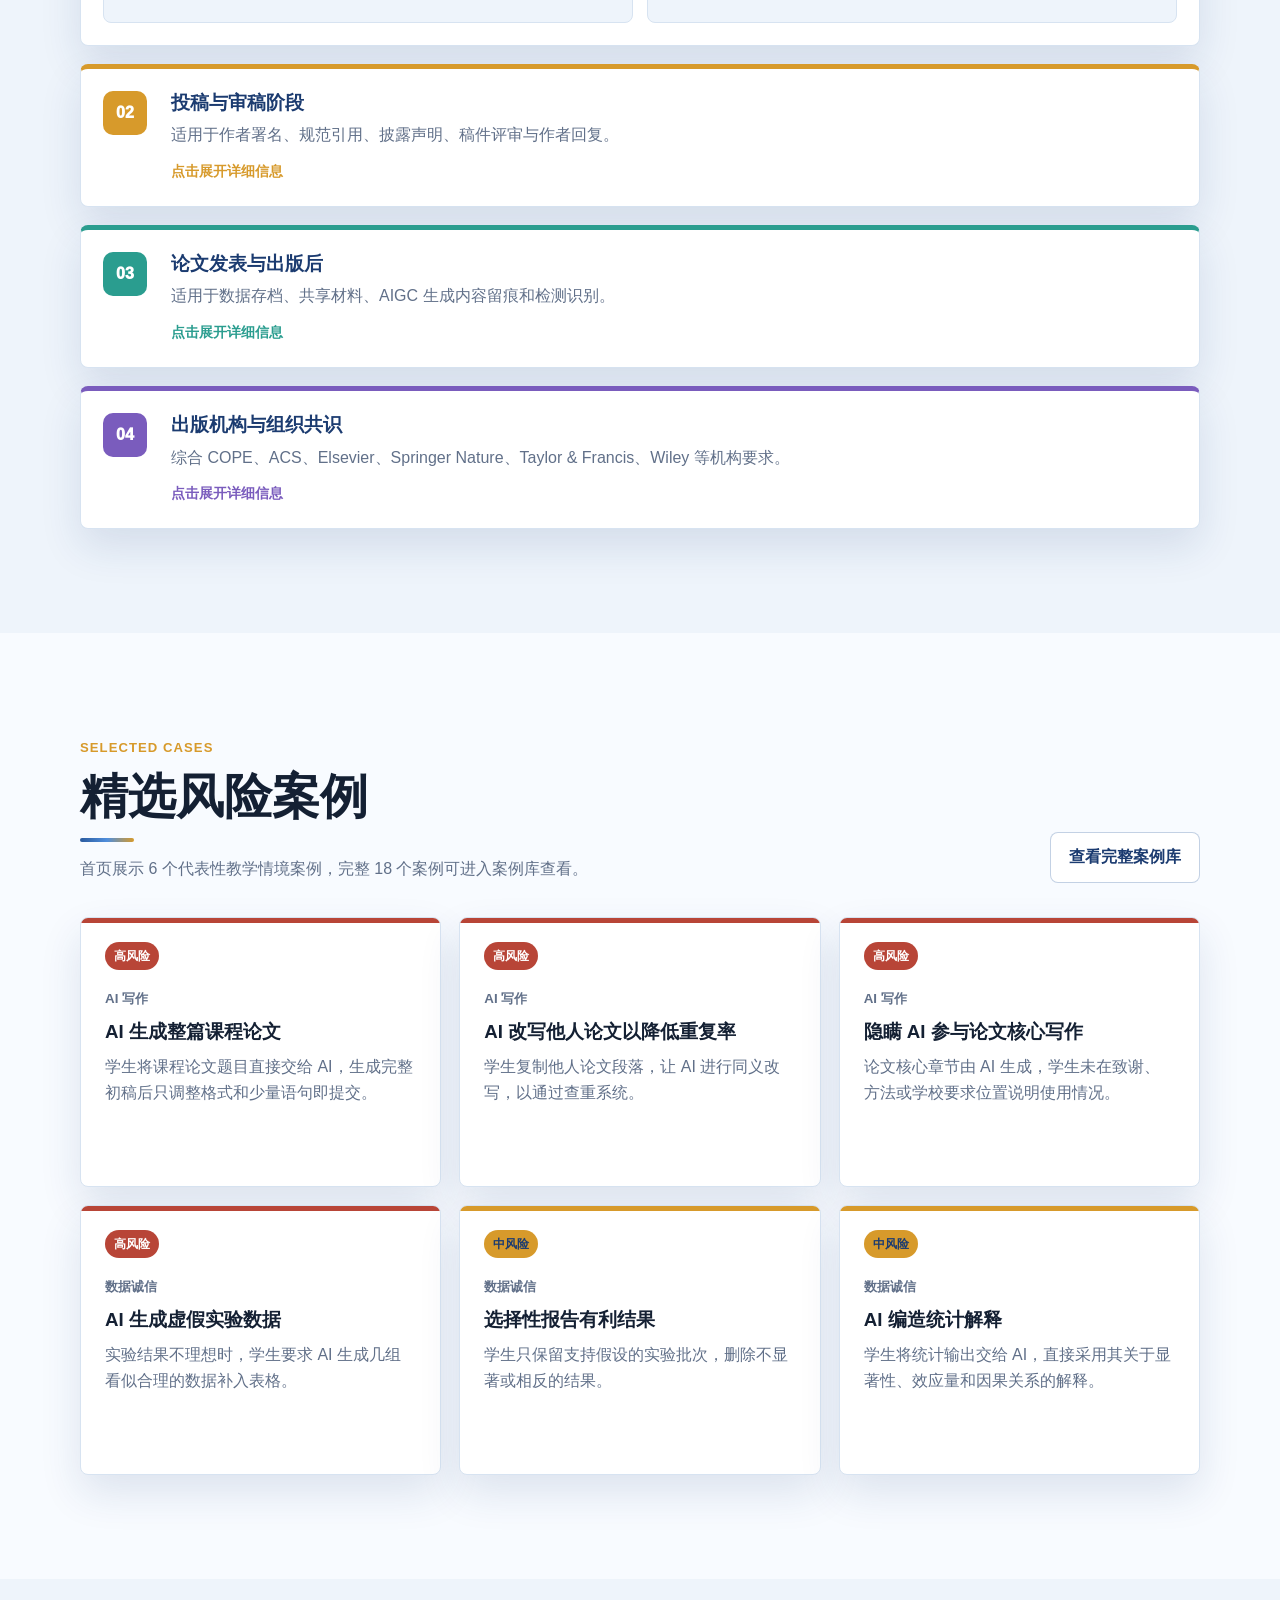
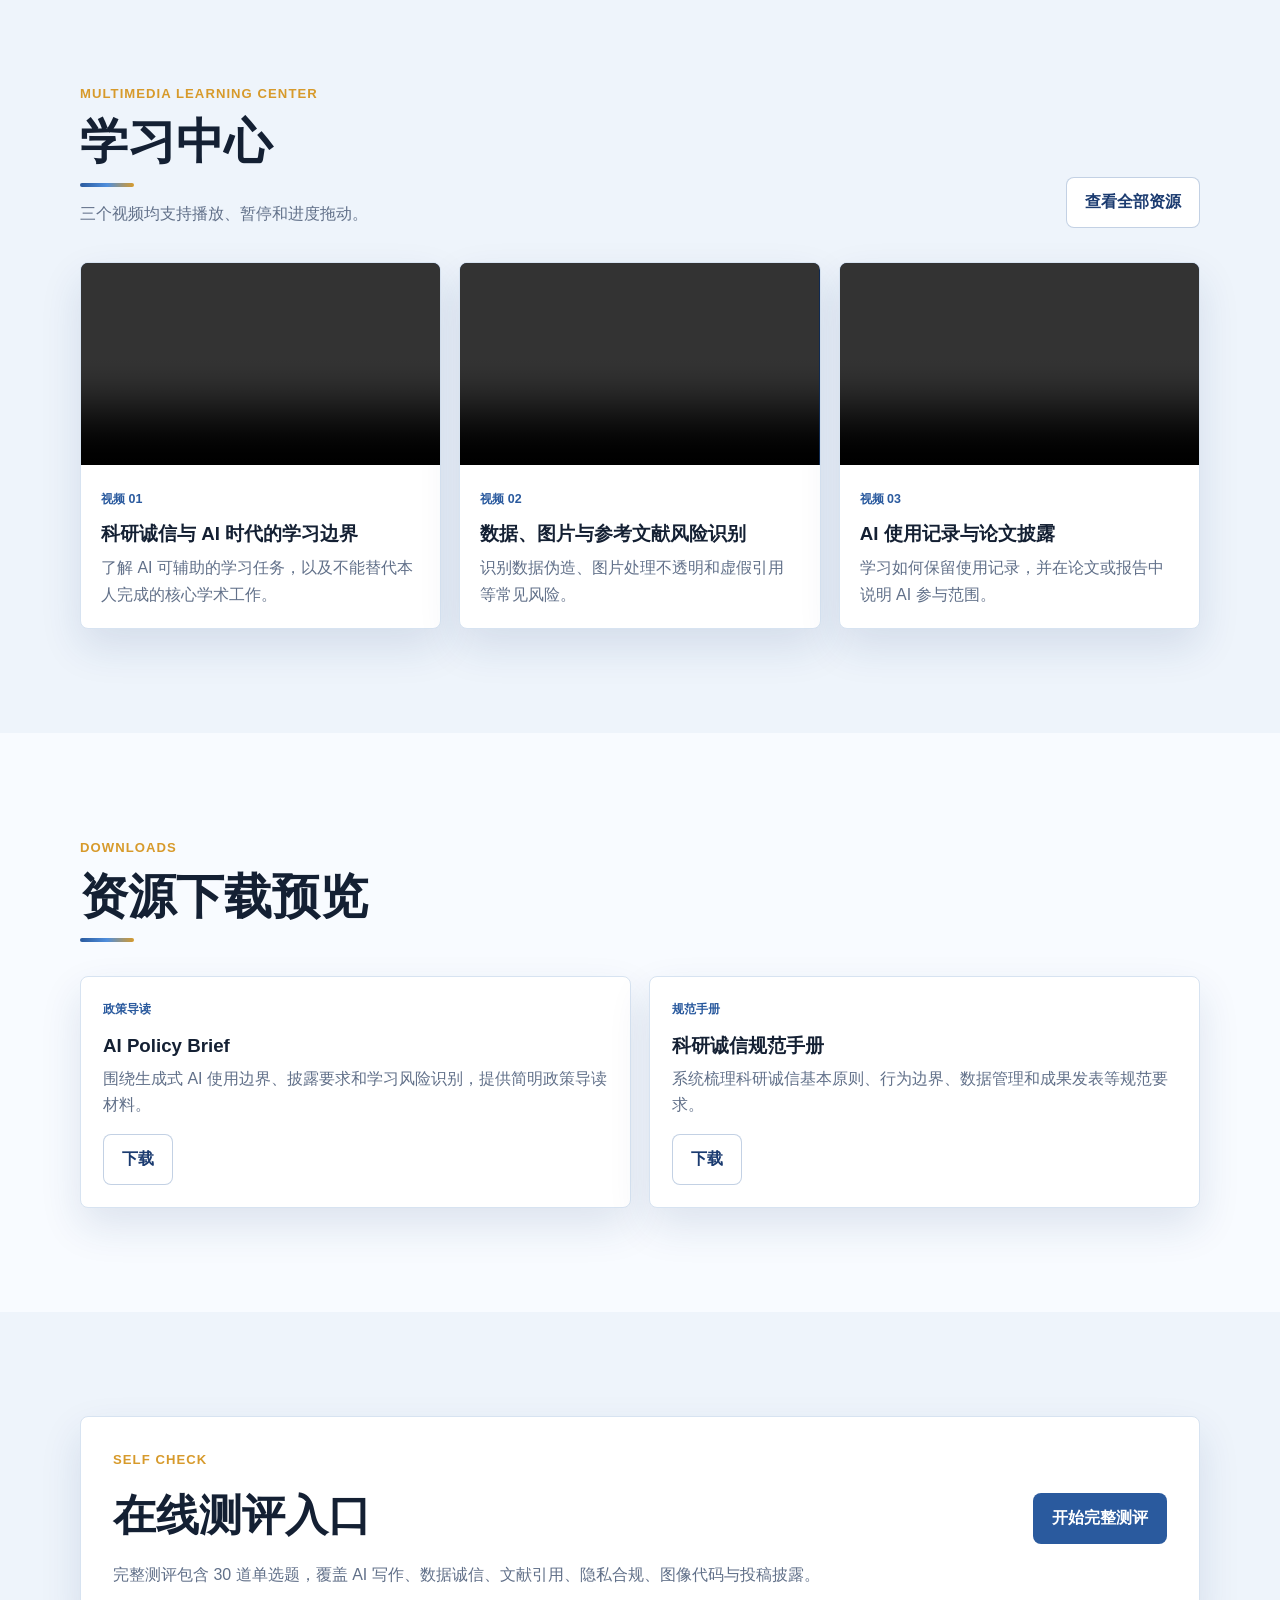
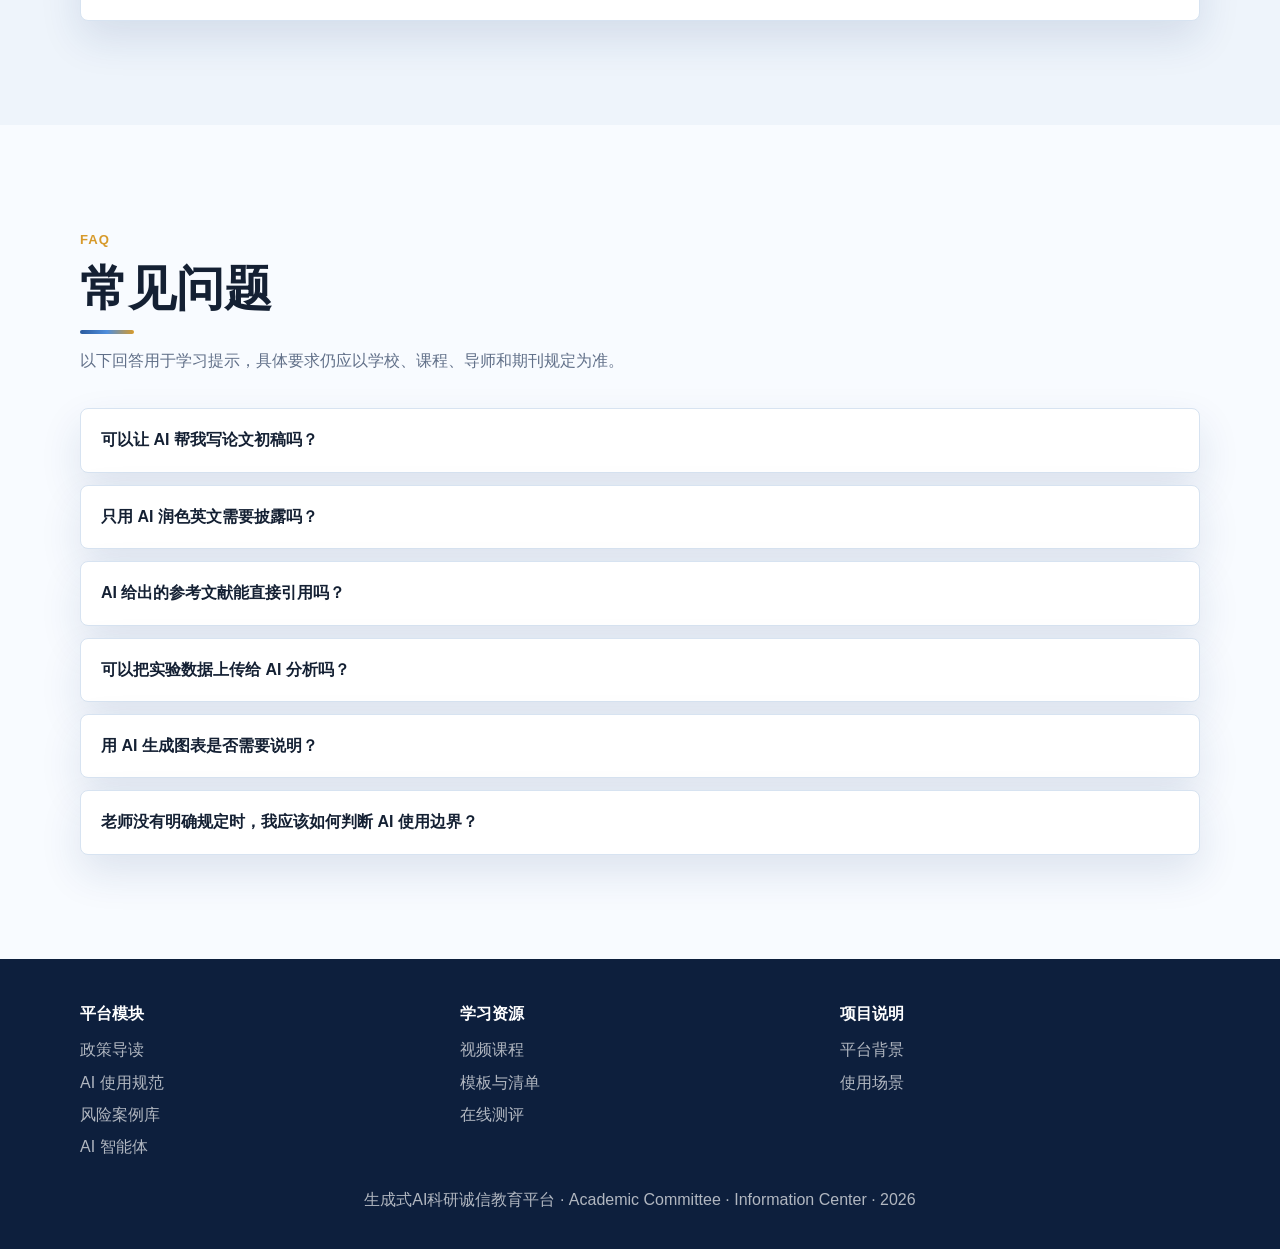
==== commit 56c8aae6: "优化“AI 辅助科研使用规范”部分" ====
--- a/index.html
+++ b/index.html
@@ -5,7 +5,7 @@
     <meta charset="UTF-8">
     <meta name="viewport" content="width=device-width, initial-scale=1.0">
     <title>生成式AI科研诚信教育平台</title>
-    <link rel="stylesheet" href="style.css?v=20260703-agent">
+    <link rel="stylesheet" href="style.css?v=20260704-guide">
 </head>
 
 <body>
@@ -305,12 +305,118 @@
             <div class="section-head">
                 <p class="eyebrow">Responsible AI</p>
                 <h2>AI 辅助科研使用规范</h2>
-                <p>AI 可以提升学习效率，但不能替代作者的学术判断、研究责任和合规义务。</p>
-            </div>
-            <div class="traffic-grid">
-                <article class="traffic-card safe"><span class="traffic-light"></span><h3>推荐使用</h3><p>文献检索思路整理、语言润色、翻译辅助、代码报错解释、学习资料总结、研究计划查漏补缺。</p></article>
-                <article class="traffic-card cautious"><span class="traffic-light"></span><h3>谨慎使用</h3><p>研究假设生成、大段文本改写、统计结果解释、图像处理、代码生成、投稿回复建议。</p></article>
-                <article class="traffic-card danger"><span class="traffic-light"></span><h3>禁止使用</h3><p>代写论文、伪造数据、生成虚假文献、上传敏感资料、隐瞒 AI 实质性参与、使用 AI 规避学术审查。</p></article>
+                <p>从研究写作、投稿审稿、出版后管理和出版机构要求四个层面梳理 AI 使用边界。</p>
+            </div>
+
+            <div class="ai-use-principles">
+                <article><strong>作者责任不转移</strong><p>AIGC 不能成为作者，也不能替代作者对数据、图像、引文和科学结论承担责任。</p></article>
+                <article><strong>使用过程要可披露</strong><p>涉及生成、改写、分析、图像或投稿回复时，应记录工具、版本、时间、提示问题和参与部分。</p></article>
+                <article><strong>敏感材料不上云</strong><p>稿件全文、核心数据、评审报告、未公开研究资料不应上传至公共 AIGC 工具。</p></article>
+            </div>
+
+            <div class="ai-framework-grid">
+                <details class="ai-framework-card research" open>
+                    <summary>
+                        <span>01</span>
+                        <div>
+                            <h3>研究开展和论文撰写阶段</h3>
+                            <p>适用于资料收集、统计分析、图表制作、文字撰写、语言润色和引文整理。</p>
+                        </div>
+                    </summary>
+                    <div class="ai-detail-table">
+                        <article>
+                            <h4>资料收集</h4>
+                            <p><strong>允许/推荐：</strong>辅助文献调研、关键词检索、分类梳理、跟踪研究进展，解答简单概念问题。</p>
+                            <p><strong>注意事项：</strong>必须验证参考文献真实性，人工监督概念解答，清洗公众或专家观点数据以避免偏见。</p>
+                        </article>
+                        <article>
+                            <h4>统计分析</h4>
+                            <p><strong>允许/推荐：</strong>辅助数据解读、统计计算、基础分析，提供统计方法建议。</p>
+                            <p><strong>注意事项：</strong>数据必须合法获取，分析结果需人工验证，不可替代独立解读与专业判断。</p>
+                        </article>
+                        <article>
+                            <h4>图表制作</h4>
+                            <p><strong>允许/推荐：</strong>推荐统计图表类型，优化字体、标注、图例、颜色，调整亮度/对比度且不丢失原始信息。</p>
+                            <p><strong>禁止/注意：</strong>禁止直接生成或篡改关键实验图像，禁止用 AIGC 制作图文摘要，不得局部增强、删除或添加图像特征。</p>
+                        </article>
+                        <article>
+                            <h4>文字、语言和引文</h4>
+                            <p><strong>允许/推荐：</strong>优化文本可读性和逻辑，生成论文大纲，辅助综述整理，语法纠错和句式优化，检查引文格式。</p>
+                            <p><strong>禁止/注意：</strong>禁止撰写全文、直接解释数据或得出科学结论；摘要、综述和引文必须与原始出版物核对。</p>
+                        </article>
+                    </div>
+                </details>
+
+                <details class="ai-framework-card submission">
+                    <summary>
+                        <span>02</span>
+                        <div>
+                            <h3>投稿与审稿阶段</h3>
+                            <p>适用于作者署名、规范引用、披露声明、稿件评审与作者回复。</p>
+                        </div>
+                    </summary>
+                    <div class="ai-detail-table">
+                        <article>
+                            <h4>作者署名与规范引用</h4>
+                            <p><strong>核心要求：</strong>AIGC 不得列为作者，因为其无法律地位，不能承担版权责任和学术责任。</p>
+                            <p><strong>引用边界：</strong>标注 AIGC 提供资料的底层数据来源、工具及获取/处理方式，未验证真实性的内容不得引用。</p>
+                        </article>
+                        <article>
+                            <h4>披露和声明</h4>
+                            <p><strong>建议披露：</strong>使用者、工具及版本、使用时间、提示问题、生成或参与部分，以及相关记录。</p>
+                            <p><strong>风险提醒：</strong>未披露 AIGC 使用情况可能构成学术不端或违反期刊政策。</p>
+                        </article>
+                        <article>
+                            <h4>评审委托方与评审人员</h4>
+                            <p><strong>委托方：</strong>应制定明确 AIGC 使用政策，说明许可范围、禁用情形，并开展培训。</p>
+                            <p><strong>评审人员：</strong>可辅助提取关键信息或优化评审意见表述，但不得上传稿件全文、核心数据或被审稿内容至公共 AIGC。</p>
+                        </article>
+                        <article>
+                            <h4>作者回复</h4>
+                            <p><strong>允许/推荐：</strong>辅助构思回复框架、整理内容和语言润色。</p>
+                            <p><strong>禁止/注意：</strong>不得上传评审报告全文或可识别细节，对回复内容的准确性和专业性负全责。</p>
+                        </article>
+                    </div>
+                </details>
+
+                <details class="ai-framework-card archive">
+                    <summary>
+                        <span>03</span>
+                        <div>
+                            <h3>论文发表与出版后</h3>
+                            <p>适用于数据存档、共享材料、AIGC 生成内容留痕和检测识别。</p>
+                        </div>
+                    </summary>
+                    <div class="ai-detail-table">
+                        <article>
+                            <h4>数据存档与共享</h4>
+                            <p><strong>允许/推荐：</strong>公开原始数据及过程材料，存档 AIGC 生成或处理的文本、图片、程序，作为补充材料。</p>
+                            <p><strong>注意事项：</strong>严格核查数据来源、处理方法和存储方式，确保完整真实和可追溯。</p>
+                        </article>
+                        <article>
+                            <h4>AIGC 检测与识别</h4>
+                            <p><strong>允许/推荐：</strong>期刊或编辑可使用合规检测工具，并结合人工审查。</p>
+                            <p><strong>注意事项：</strong>防范检测工具造成信息泄露，警惕误报，检测结果只能作为辅助判断依据。</p>
+                        </article>
+                    </div>
+                </details>
+
+                <details class="ai-framework-card publishers">
+                    <summary>
+                        <span>04</span>
+                        <div>
+                            <h3>出版机构与组织共识</h3>
+                            <p>综合 COPE、ACS、Elsevier、Springer Nature、Taylor & Francis、Wiley 等机构要求。</p>
+                        </div>
+                    </summary>
+                    <div class="publisher-rules">
+                        <article><h4>共同底线</h4><p>AI 工具不能作为作者，作者对 AI 生成或辅助生成的内容负全部责任。</p></article>
+                        <article><h4>文字使用</h4><p>多数机构允许语言润色、精简、可读性提升，但生成内容通常需要在方法、致谢或投稿信中披露。</p></article>
+                        <article><h4>图像使用</h4><p>多家机构禁止 AI 创建或修改论文图像、图表、图文摘要和原始数据；合理亮度/对比度调整也需不掩盖原始信息。</p></article>
+                        <article><h4>数据与版权</h4><p>使用 AIGC 前需关注数据安全、版权许可、商业用途授权和工具服务条款，避免未经授权用于模型训练。</p></article>
+                    </div>
+                    <p class="ai-source-note">参考：《学术出版中AIGC使用边界指南3.0》及国际主流出版机构/组织 AI 工具使用规定。</p>
+                </details>
             </div>
         </section>
 
--- a/style.css
+++ b/style.css
@@ -937,6 +937,157 @@
     border-top-color: var(--red);
 }
 
+.ai-use-principles {
+    display: grid;
+    grid-template-columns: repeat(3, 1fr);
+    gap: 16px;
+    margin-bottom: 22px;
+}
+
+.ai-use-principles article {
+    padding: 20px;
+    background:
+        linear-gradient(135deg, rgba(42, 90, 158, 0.09), rgba(255, 255, 255, 0.48)),
+        var(--surface);
+    border: 1px solid var(--line);
+    border-radius: 8px;
+    box-shadow: var(--shadow);
+}
+
+.ai-use-principles strong {
+    display: block;
+    margin-bottom: 8px;
+    color: var(--blue-dark);
+    font-size: 1.04rem;
+}
+
+.ai-use-principles p {
+    margin: 0;
+    color: var(--muted);
+}
+
+.ai-framework-grid {
+    display: grid;
+    gap: 18px;
+}
+
+.ai-framework-card {
+    --framework-accent: var(--blue);
+    background: var(--surface);
+    border: 1px solid var(--line);
+    border-top: 5px solid var(--framework-accent);
+    border-radius: 8px;
+    box-shadow: var(--shadow);
+    overflow: hidden;
+}
+
+.ai-framework-card.research {
+    --framework-accent: var(--blue);
+}
+
+.ai-framework-card.submission {
+    --framework-accent: var(--gold);
+}
+
+.ai-framework-card.archive {
+    --framework-accent: var(--green);
+}
+
+.ai-framework-card.publishers {
+    --framework-accent: #7a5cbd;
+}
+
+.ai-framework-card summary {
+    display: grid;
+    grid-template-columns: 52px 1fr;
+    gap: 16px;
+    align-items: start;
+    padding: 22px;
+    cursor: pointer;
+    list-style: none;
+}
+
+.ai-framework-card summary::-webkit-details-marker {
+    display: none;
+}
+
+.ai-framework-card summary > span {
+    display: inline-grid;
+    place-items: center;
+    width: 44px;
+    height: 44px;
+    color: #ffffff;
+    background: var(--framework-accent);
+    border-radius: 10px;
+    font-weight: 950;
+}
+
+.ai-framework-card summary h3 {
+    margin: 0 0 8px;
+    color: var(--blue-dark);
+    line-height: 1.25;
+}
+
+.ai-framework-card summary p {
+    margin: 0;
+    color: var(--muted);
+}
+
+.ai-framework-card summary div::after {
+    content: "点击展开详细信息";
+    display: inline-block;
+    margin-top: 12px;
+    color: var(--framework-accent);
+    font-size: 0.86rem;
+    font-weight: 900;
+}
+
+.ai-framework-card[open] summary div::after {
+    content: "点击收起详细信息";
+}
+
+.ai-detail-table,
+.publisher-rules {
+    display: grid;
+    grid-template-columns: repeat(2, 1fr);
+    gap: 14px;
+    padding: 0 22px 22px;
+}
+
+.ai-detail-table article,
+.publisher-rules article {
+    padding: 16px;
+    background: var(--soft);
+    border: 1px solid var(--line);
+    border-radius: 8px;
+}
+
+.ai-detail-table h4,
+.publisher-rules h4 {
+    margin: 0 0 8px;
+    color: var(--blue-dark);
+}
+
+.ai-detail-table p,
+.publisher-rules p {
+    margin: 8px 0 0;
+    color: var(--muted);
+}
+
+.ai-detail-table strong {
+    color: var(--blue-dark);
+}
+
+.ai-source-note {
+    margin: 0 22px 22px;
+    padding: 13px 15px;
+    color: var(--blue-dark);
+    background: rgba(215, 154, 43, 0.12);
+    border-left: 4px solid var(--gold);
+    border-radius: 8px;
+    font-weight: 800;
+}
+
 .traffic-light {
     display: block;
     width: 34px;
@@ -1557,14 +1708,17 @@
     .timeline,
     .stats-grid,
     .footer-grid,
-    .policy-summary {
+    .policy-summary,
+    .ai-use-principles {
         grid-template-columns: repeat(2, 1fr);
     }
 
     .traffic-grid,
     .case-grid,
     .video-grid,
-    .policy-topic-grid {
+    .policy-topic-grid,
+    .ai-detail-table,
+    .publisher-rules {
         grid-template-columns: 1fr;
     }
 
@@ -1690,6 +1844,7 @@
     .stats-grid,
     .footer-grid,
     .policy-summary,
+    .ai-use-principles,
     .policy-topic-grid {
         grid-template-columns: 1fr;
     }
@@ -1721,6 +1876,9 @@
     .policy-topic-card,
     .policy-source-panel,
     .agent-profile,
+    .ai-framework-card summary,
+    .ai-detail-table article,
+    .publisher-rules article,
     .resource-card,
     .quiz-panel,
     .cta-panel,
@@ -1734,6 +1892,19 @@
 
     .chat-message {
         max-width: 94%;
+    }
+
+    .ai-framework-card summary {
+        grid-template-columns: 1fr;
+    }
+
+    .ai-detail-table,
+    .publisher-rules {
+        padding: 0 20px 20px;
+    }
+
+    .ai-source-note {
+        margin: 0 20px 20px;
     }
 }
 
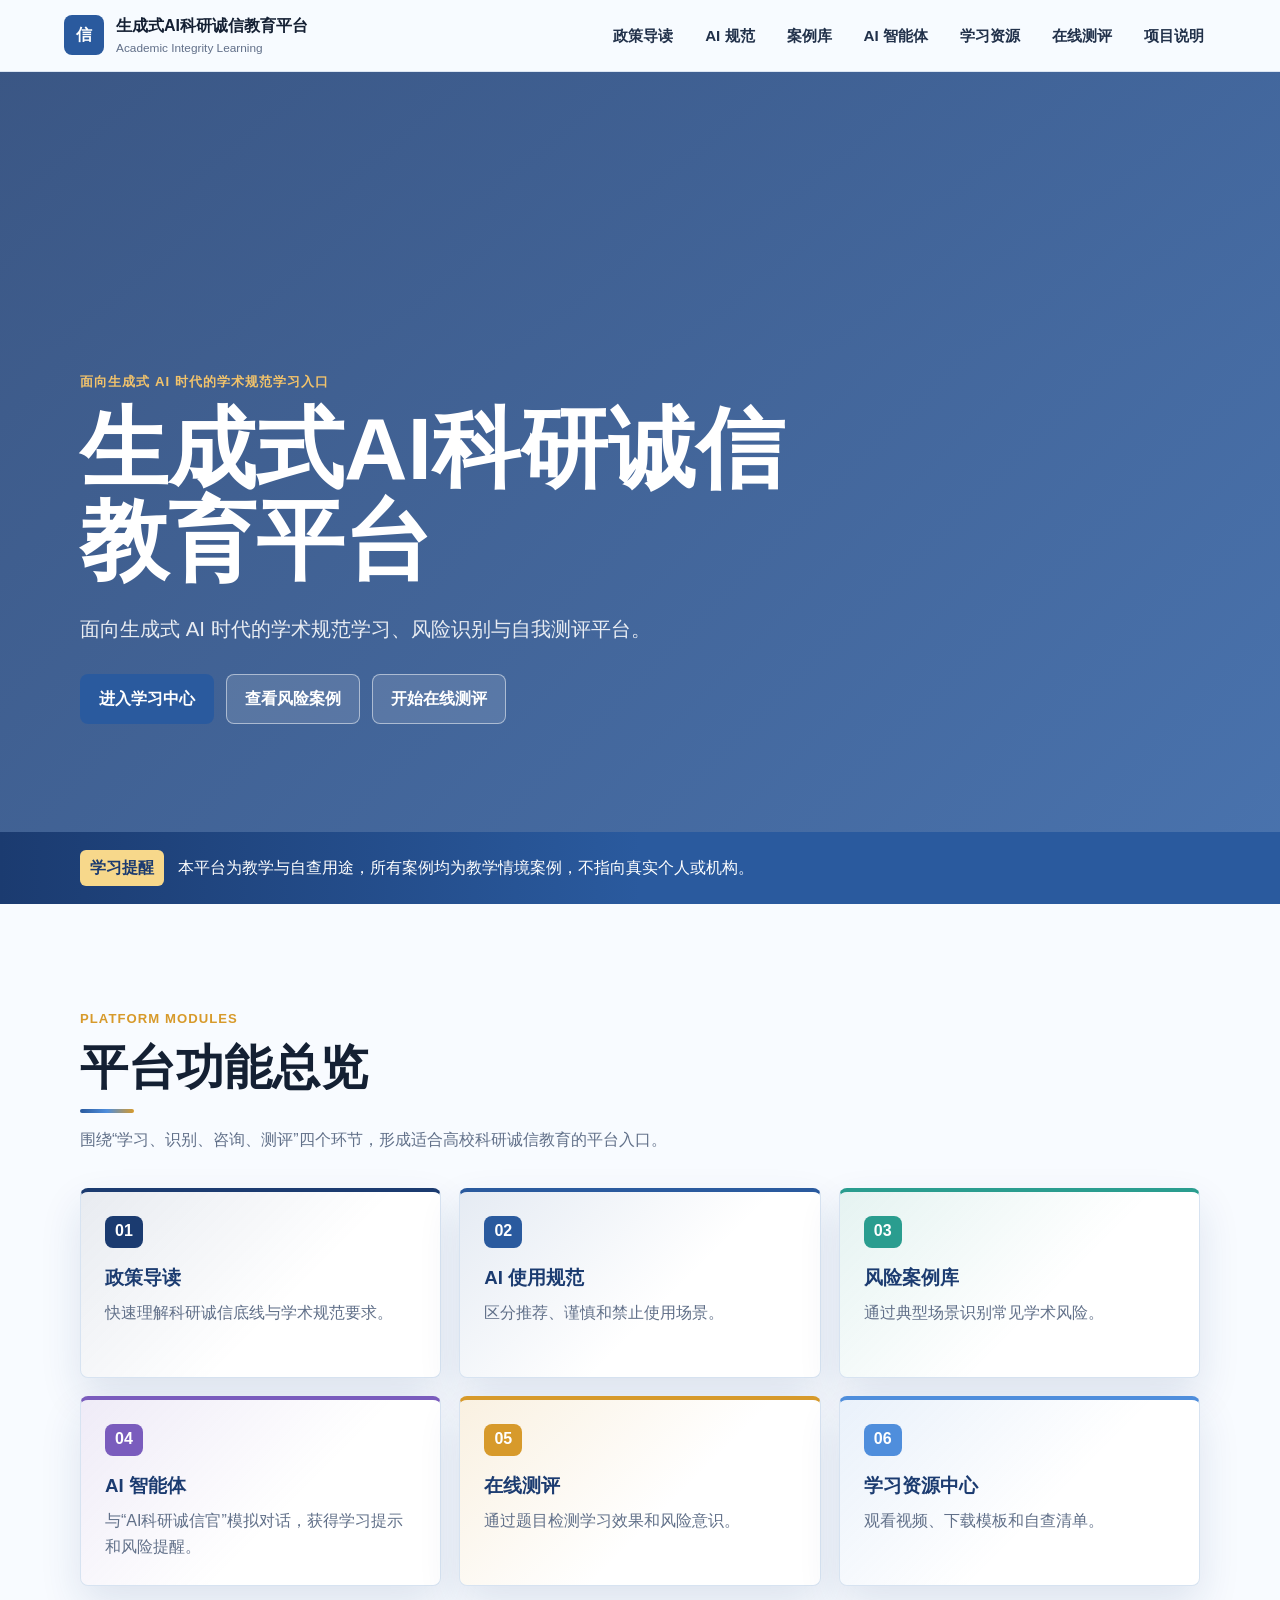
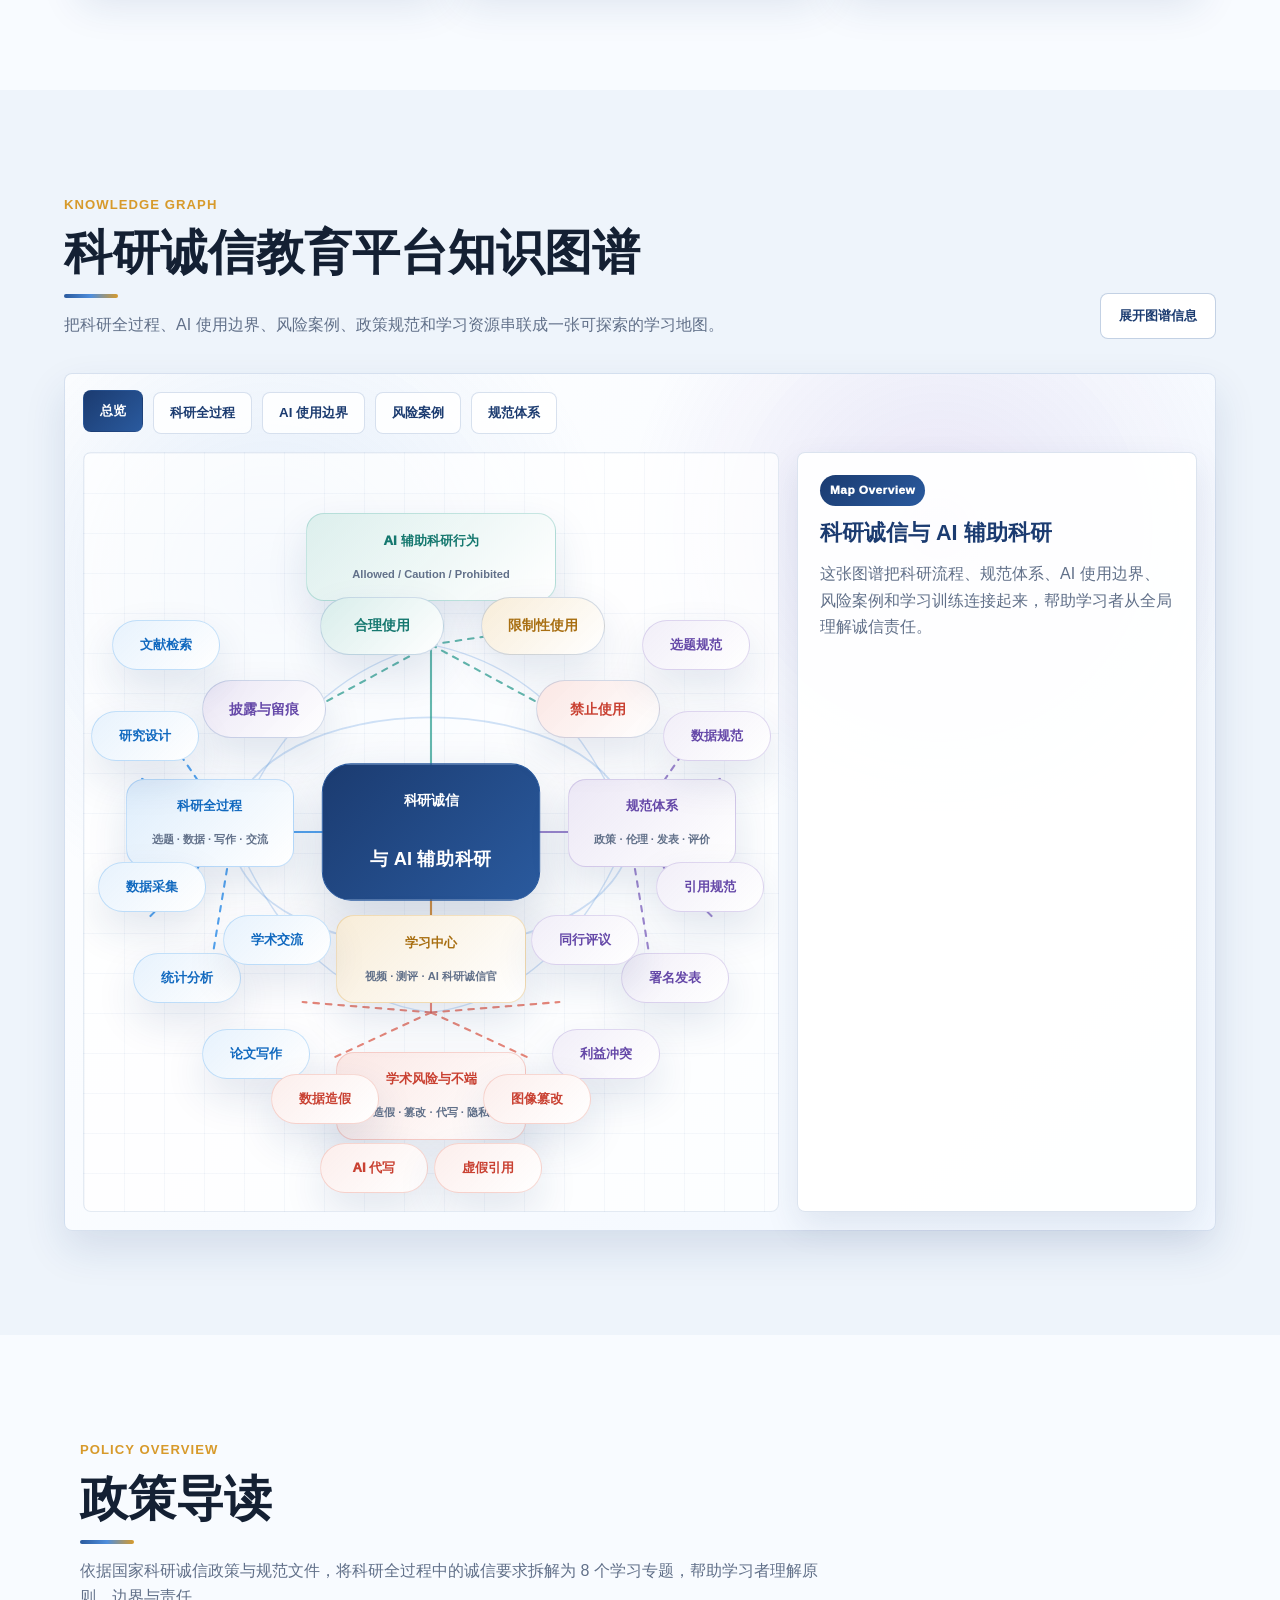
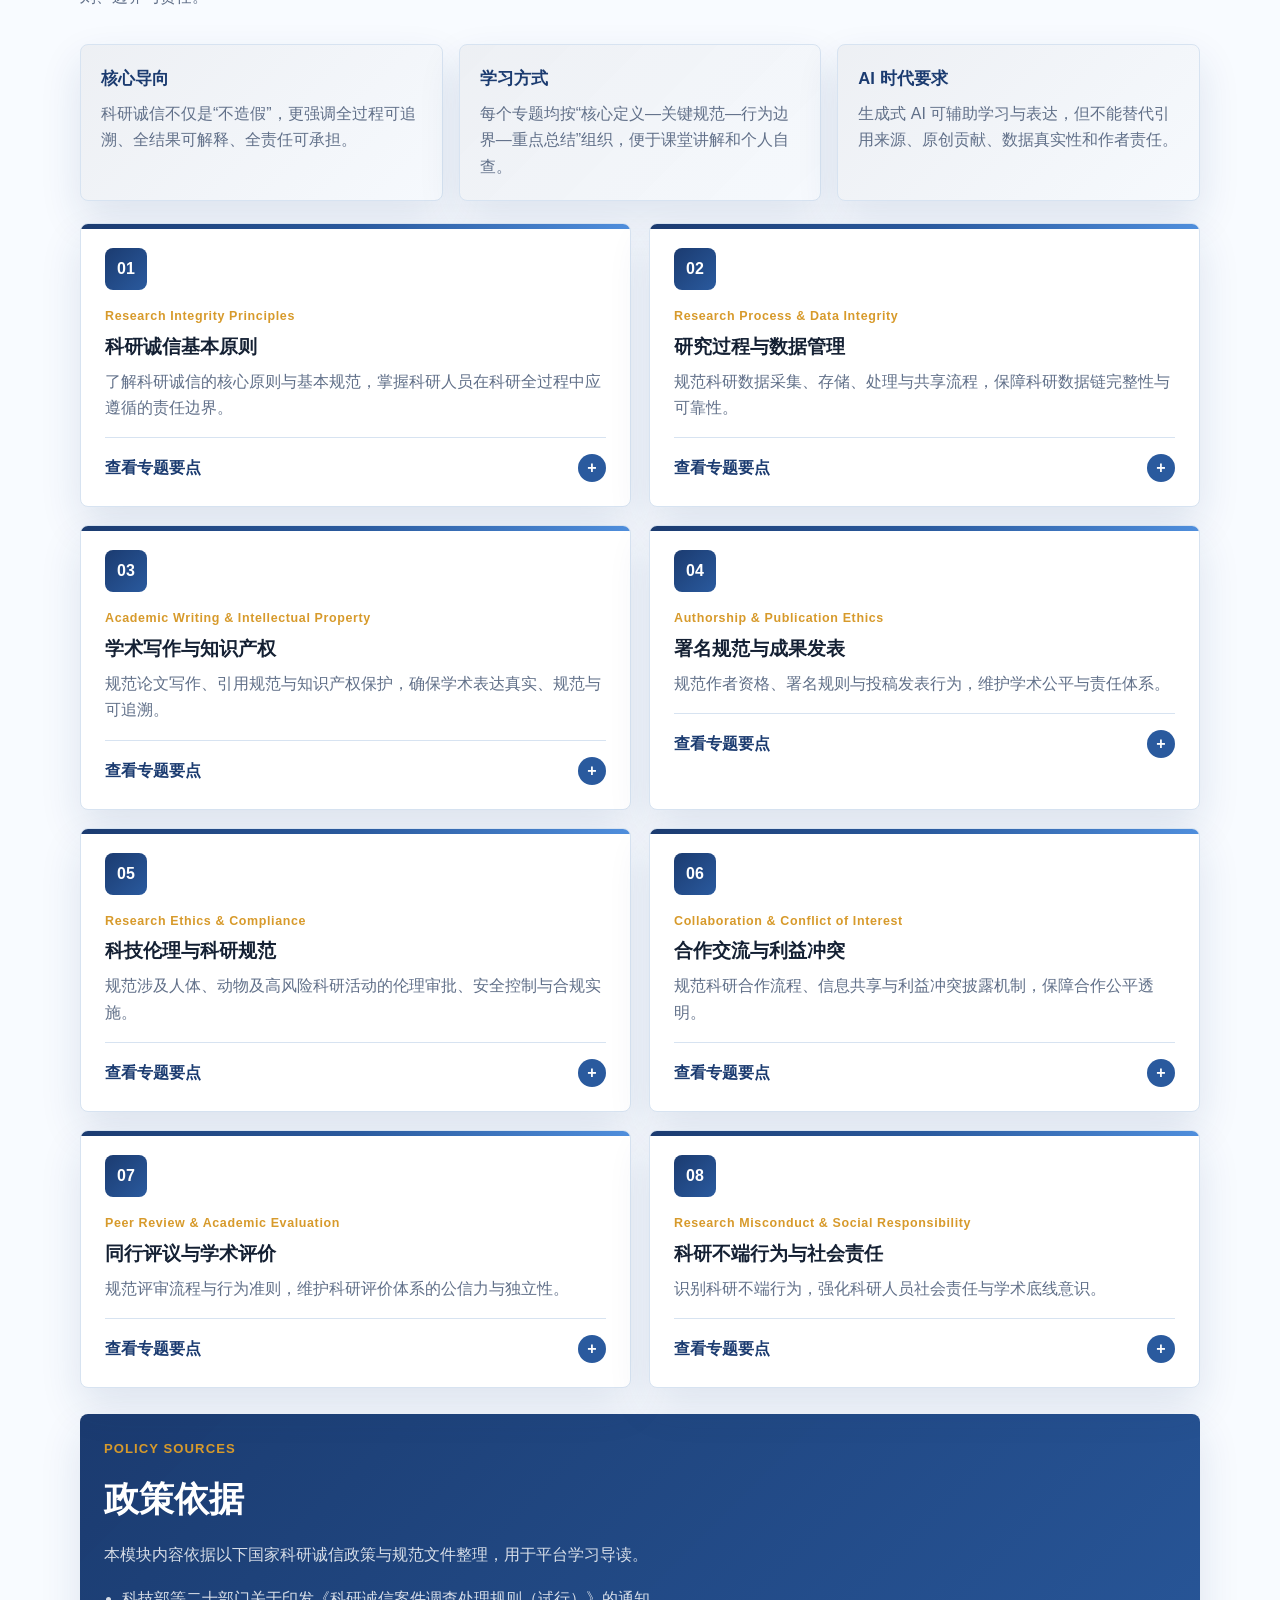
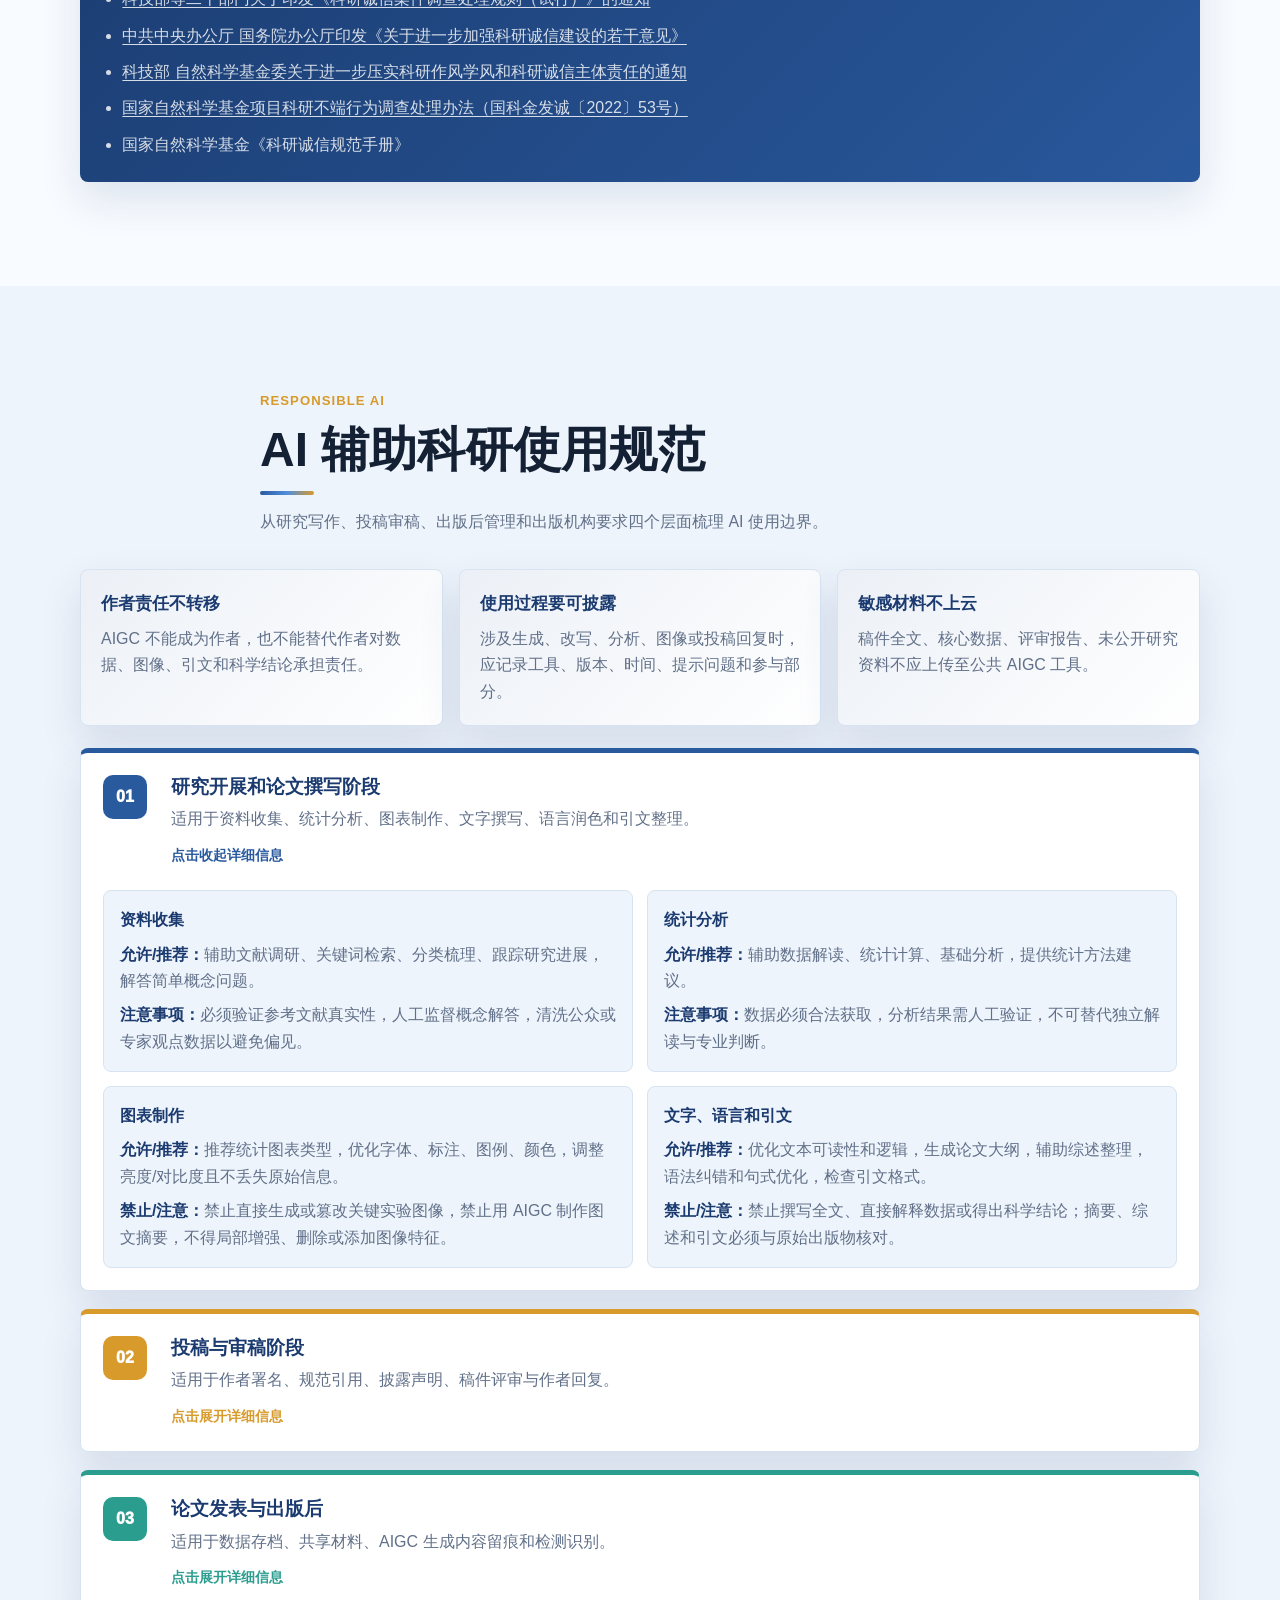
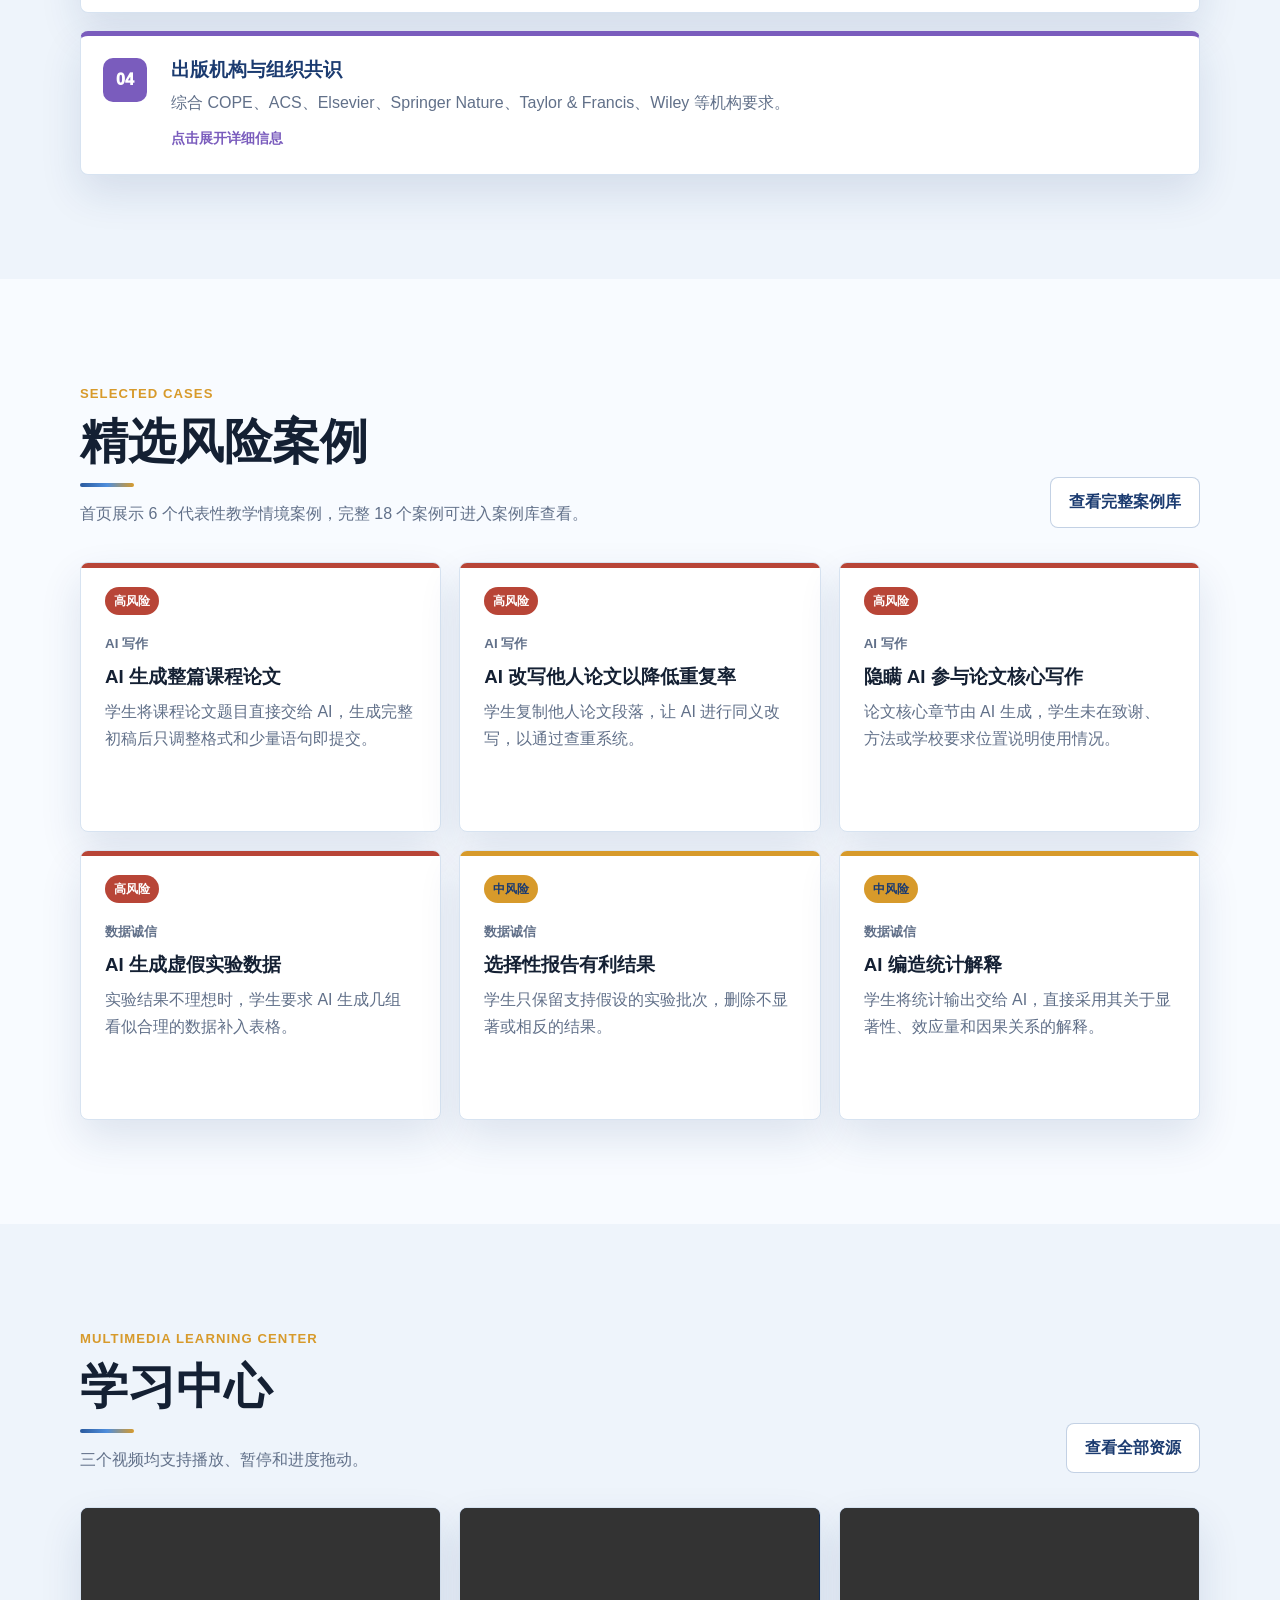
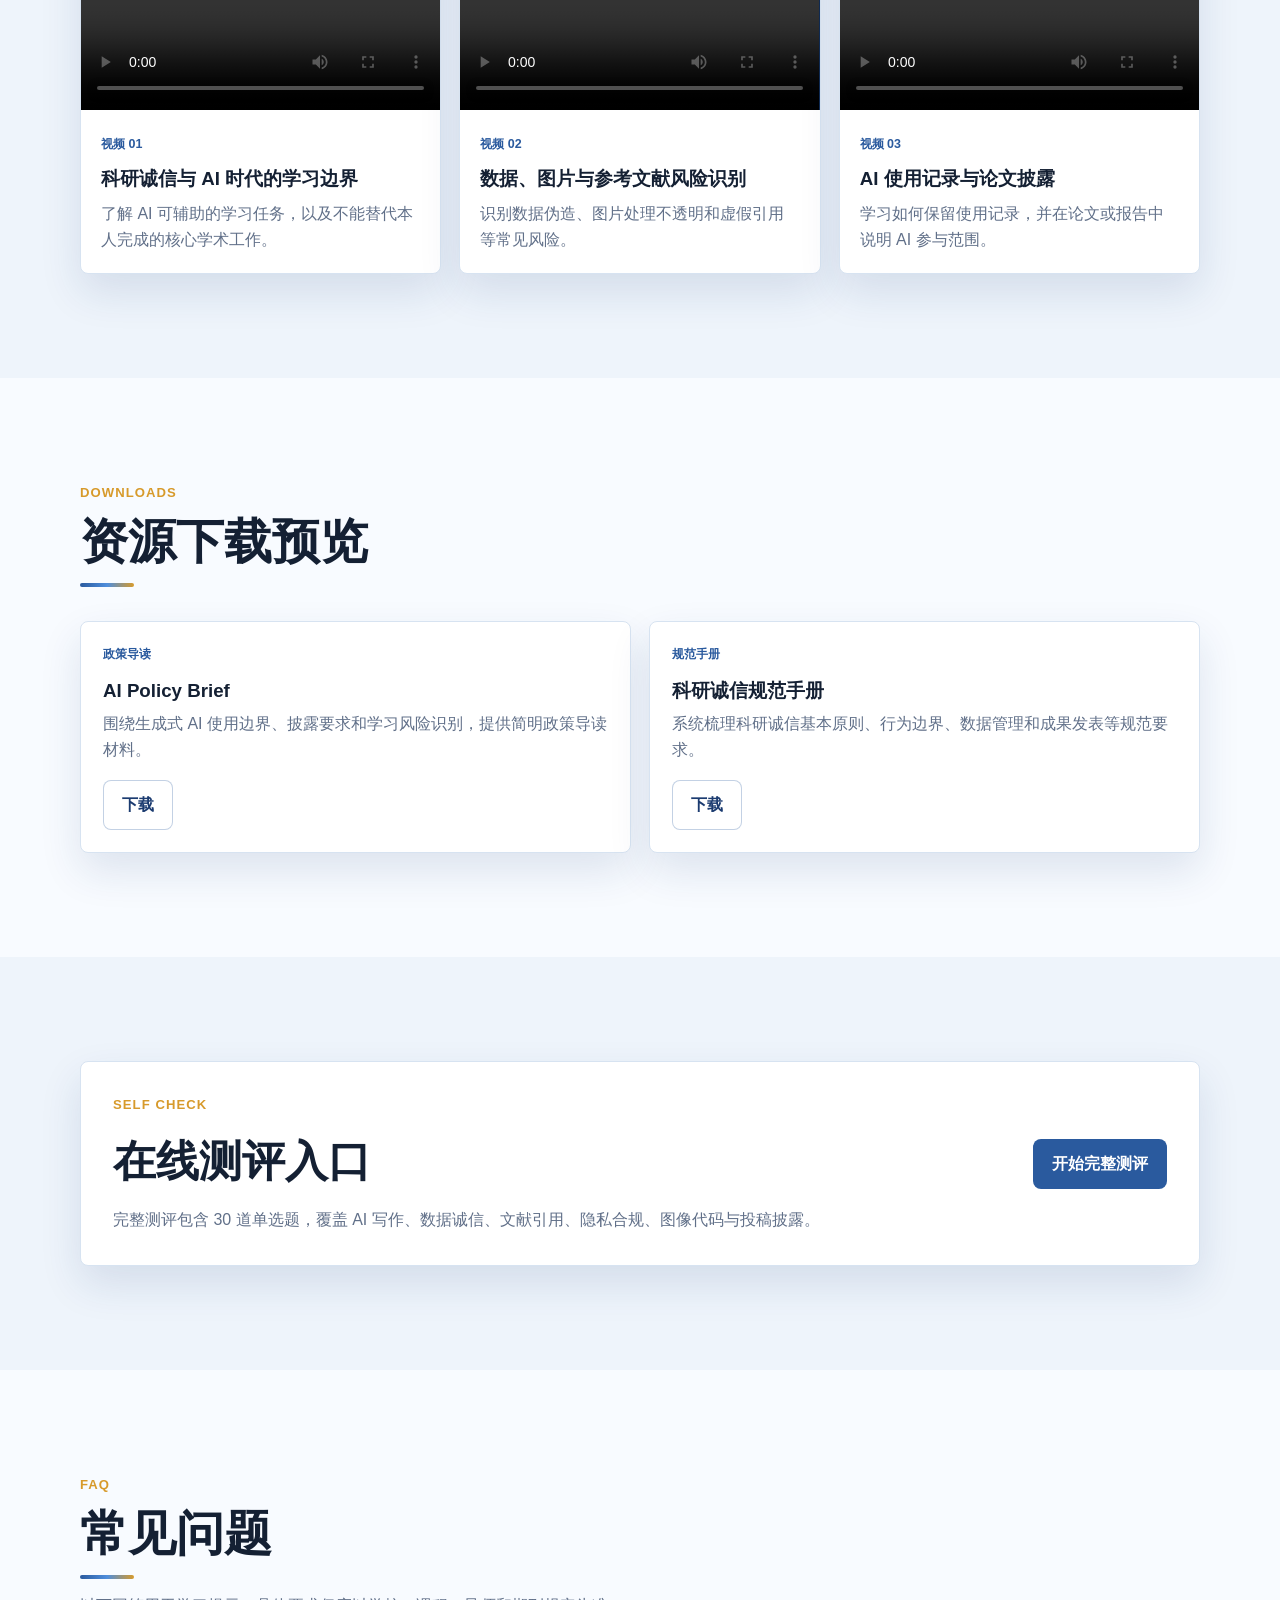
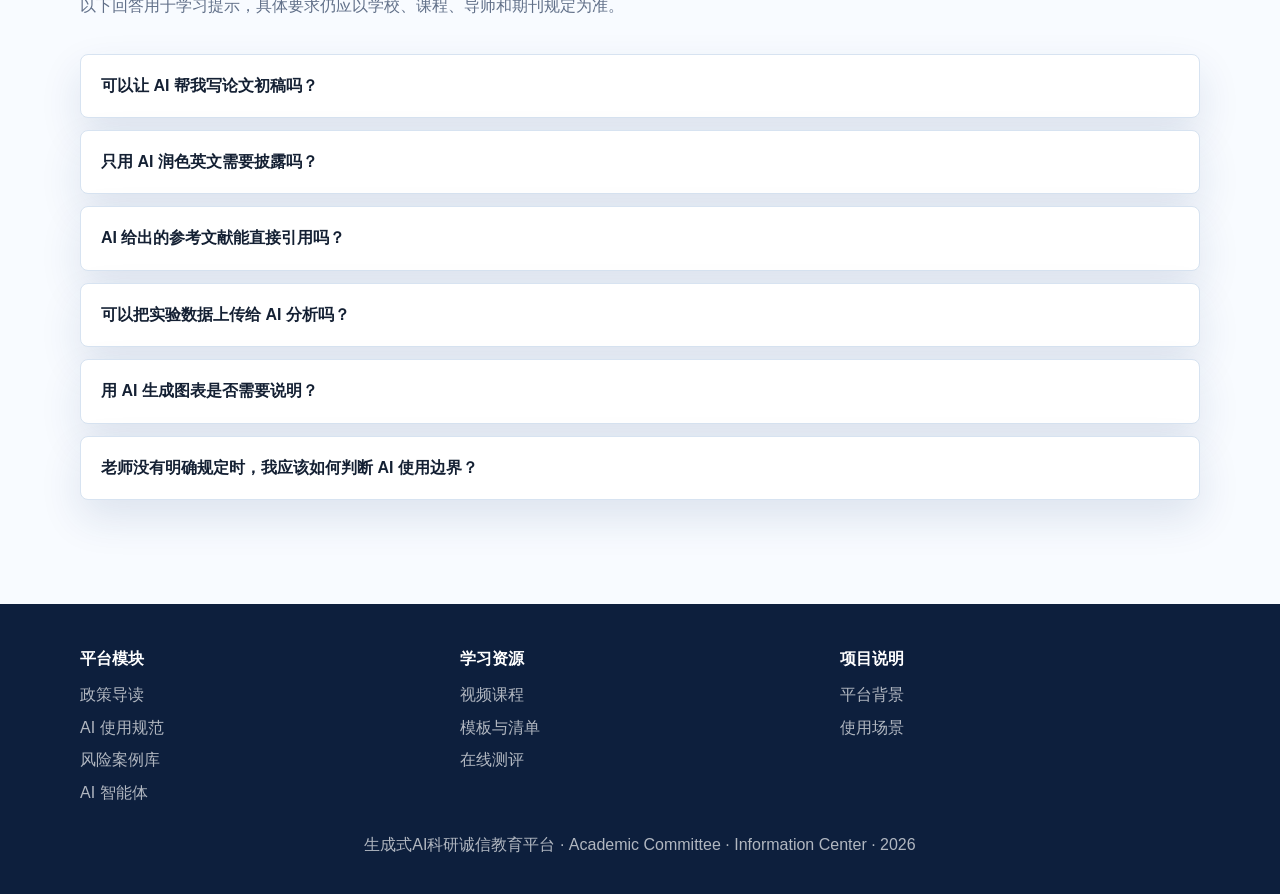
==== commit b1b82243: "添加知识图谱" ====
--- a/index.html
+++ b/index.html
@@ -5,7 +5,7 @@
     <meta charset="UTF-8">
     <meta name="viewport" content="width=device-width, initial-scale=1.0">
     <title>生成式AI科研诚信教育平台</title>
-    <link rel="stylesheet" href="style.css?v=20260704-guide">
+    <link rel="stylesheet" href="style.css?v=20260704-graph">
 </head>
 
 <body>
@@ -69,6 +69,97 @@
             </div>
         </section>
 
+        <section id="knowledge-map" class="section muted">
+            <div class="section-head with-action">
+                <div>
+                    <p class="eyebrow">Knowledge Graph</p>
+                    <h2>科研诚信教育平台知识图谱</h2>
+                    <p>把科研全过程、AI 使用边界、风险案例、政策规范和学习资源串联成一张可探索的学习地图。</p>
+                </div>
+                <button class="btn outline" type="button" data-graph-toggle>展开图谱信息</button>
+            </div>
+
+            <div class="knowledge-graph-shell">
+                <div class="graph-tabs" aria-label="知识图谱快捷入口">
+                    <button type="button" data-graph-node="core">总览</button>
+                    <button type="button" data-graph-node="process">科研全过程</button>
+                    <button type="button" data-graph-node="ai">AI 使用边界</button>
+                    <button type="button" data-graph-node="risk">风险案例</button>
+                    <button type="button" data-graph-node="policy">规范体系</button>
+                </div>
+
+                <div class="knowledge-graph" aria-label="科研诚信与AI辅助科研知识图谱">
+                    <svg class="graph-lines" viewBox="0 0 1000 760" aria-hidden="true">
+                        <path class="line line-soft line-orbit" d="M210 380 C230 160 770 160 790 380 C770 600 230 600 210 380" />
+                        <path class="line line-blue" d="M500 380 L215 380" />
+                        <path class="line line-purple" d="M500 380 L785 380" />
+                        <path class="line line-green" d="M500 380 L500 110" />
+                        <path class="line line-red" d="M500 380 L500 640" />
+                        <path class="line line-gold" d="M500 450 L500 535" />
+                        <path class="line line-soft" d="M215 380 C285 210 390 135 500 110" />
+                        <path class="line line-soft" d="M500 110 C620 135 720 210 785 380" />
+                        <path class="line line-soft" d="M215 380 C280 545 385 625 500 640" />
+                        <path class="line line-soft" d="M785 380 C720 545 615 625 500 640" />
+                        <path class="line line-dashed line-green" d="M500 110 L380 92 M500 110 L620 92 M500 110 L675 205 M500 110 L325 205" />
+                        <path class="line line-dashed line-blue" d="M215 380 L95 205 M215 380 L78 300 M215 380 L92 505 M215 380 L175 620" />
+                        <path class="line line-dashed line-purple" d="M785 380 L905 205 M785 380 L922 300 M785 380 L908 505 M785 380 L825 620" />
+                        <path class="line line-dashed line-red" d="M500 640 L315 625 M500 640 L685 625 M500 640 L360 705 M500 640 L640 705" />
+                    </svg>
+
+                    <button class="graph-node graph-core active" type="button" data-graph-node="core">
+                        <span>科研诚信</span>
+                        <strong>与 AI 辅助科研</strong>
+                    </button>
+                    <button class="graph-node node-process" type="button" data-graph-node="process">
+                        <span>科研全过程</span>
+                        <small>选题 · 数据 · 写作 · 交流</small>
+                    </button>
+                    <button class="graph-node node-policy" type="button" data-graph-node="policy">
+                        <span>规范体系</span>
+                        <small>政策 · 伦理 · 发表 · 评价</small>
+                    </button>
+                    <button class="graph-node node-ai" type="button" data-graph-node="ai">
+                        <span>AI 辅助科研行为</span>
+                        <small>Allowed / Caution / Prohibited</small>
+                    </button>
+                    <button class="graph-node node-risk" type="button" data-graph-node="risk">
+                        <span>学术风险与不端</span>
+                        <small>造假 · 篡改 · 代写 · 隐私</small>
+                    </button>
+                    <button class="graph-node node-learning" type="button" data-graph-node="learning">
+                        <span>学习中心</span>
+                        <small>视频 · 测评 · AI 科研诚信官</small>
+                    </button>
+
+                    <button class="graph-node mini-node node-allowed" type="button" data-graph-node="allowed">合理使用</button>
+                    <button class="graph-node mini-node node-caution" type="button" data-graph-node="caution">限制性使用</button>
+                    <button class="graph-node mini-node node-prohibited" type="button" data-graph-node="prohibited">禁止使用</button>
+                    <button class="graph-node mini-node node-governance" type="button" data-graph-node="governance">披露与留痕</button>
+
+                    <button class="graph-node micro-node process-literature" type="button" data-graph-node="literature">文献检索</button>
+                    <button class="graph-node micro-node process-design" type="button" data-graph-node="design">研究设计</button>
+                    <button class="graph-node micro-node process-data" type="button" data-graph-node="data">数据采集</button>
+                    <button class="graph-node micro-node process-analysis" type="button" data-graph-node="analysis">统计分析</button>
+                    <button class="graph-node micro-node process-writing" type="button" data-graph-node="writing">论文写作</button>
+                    <button class="graph-node micro-node process-share" type="button" data-graph-node="share">学术交流</button>
+
+                    <button class="graph-node micro-node policy-topic" type="button" data-graph-node="topic">选题规范</button>
+                    <button class="graph-node micro-node policy-data" type="button" data-graph-node="policyData">数据规范</button>
+                    <button class="graph-node micro-node policy-citation" type="button" data-graph-node="citation">引用规范</button>
+                    <button class="graph-node micro-node policy-author" type="button" data-graph-node="author">署名发表</button>
+                    <button class="graph-node micro-node policy-conflict" type="button" data-graph-node="conflict">利益冲突</button>
+                    <button class="graph-node micro-node policy-review" type="button" data-graph-node="review">同行评议</button>
+
+                    <button class="graph-node micro-node risk-data" type="button" data-graph-node="riskData">数据造假</button>
+                    <button class="graph-node micro-node risk-image" type="button" data-graph-node="imageRisk">图像篡改</button>
+                    <button class="graph-node micro-node risk-ai" type="button" data-graph-node="aiGhost">AI 代写</button>
+                    <button class="graph-node micro-node risk-ref" type="button" data-graph-node="refRisk">虚假引用</button>
+                </div>
+
+                <aside class="graph-detail-panel" id="graph-detail-panel" aria-live="polite"></aside>
+            </div>
+        </section>
+
         <section id="policy" class="section">
             <div class="section-head">
                 <p class="eyebrow">Policy Overview</p>
@@ -500,6 +591,7 @@
     <script src="js/data.js"></script>
     <script src="js/main.js"></script>
     <script src="js/cases.js"></script>
+    <script src="js/knowledge-graph.js"></script>
 </body>
 
 </html>
--- a/style.css
+++ b/style.css
@@ -664,6 +664,534 @@
     --module-soft: rgba(79, 142, 220, 0.12);
 }
 
+#knowledge-map > .section-head,
+#knowledge-map > .knowledge-graph-shell {
+    width: min(1640px, 100%);
+    max-width: 1640px;
+}
+
+#knowledge-map > .section-head {
+    max-width: 1640px;
+}
+
+.knowledge-graph-shell {
+    display: grid;
+    grid-template-columns: minmax(0, 1fr) 400px;
+    gap: 18px;
+    padding: 18px;
+    background:
+        radial-gradient(circle at 18% 24%, rgba(79, 142, 220, 0.16), transparent 30%),
+        radial-gradient(circle at 76% 18%, rgba(122, 92, 189, 0.14), transparent 28%),
+        linear-gradient(135deg, rgba(255, 255, 255, 0.96), rgba(241, 247, 255, 0.96));
+    border: 1px solid rgba(42, 90, 158, 0.16);
+    border-radius: 8px;
+    box-shadow: var(--shadow);
+}
+
+.graph-tabs {
+    grid-column: 1 / -1;
+    display: flex;
+    flex-wrap: wrap;
+    gap: 10px;
+}
+
+.graph-tabs button {
+    min-height: 42px;
+    padding: 0 16px;
+    color: var(--blue-dark);
+    background: rgba(255, 255, 255, 0.84);
+    border: 1px solid rgba(42, 90, 158, 0.18);
+    border-radius: 8px;
+    font-weight: 900;
+    cursor: pointer;
+    transition: background 0.2s ease, border-color 0.2s ease, transform 0.2s ease;
+}
+
+.graph-tabs button:hover,
+.graph-tabs button.active {
+    color: #ffffff;
+    background: linear-gradient(135deg, var(--blue-dark), var(--blue));
+    border-color: transparent;
+    transform: translateY(-2px);
+}
+
+.knowledge-graph {
+    position: relative;
+    min-height: 760px;
+    overflow: hidden;
+    background:
+        linear-gradient(rgba(42, 90, 158, 0.045) 1px, transparent 1px),
+        linear-gradient(90deg, rgba(42, 90, 158, 0.045) 1px, transparent 1px),
+        rgba(255, 255, 255, 0.72);
+    background-size: 40px 40px;
+    border: 1px solid rgba(42, 90, 158, 0.12);
+    border-radius: 8px;
+}
+
+.graph-lines {
+    position: absolute;
+    inset: 0;
+    width: 100%;
+    height: 100%;
+    pointer-events: none;
+}
+
+.line {
+    fill: none;
+    stroke-width: 3;
+    stroke-linecap: round;
+    opacity: 0.72;
+    animation: graph-flow 4s ease-in-out infinite;
+}
+
+.line-blue {
+    stroke: #1683e9;
+}
+
+.line-purple {
+    stroke: #7a5cbd;
+}
+
+.line-green {
+    stroke: var(--green);
+}
+
+.line-red {
+    stroke: #e05a47;
+}
+
+.line-gold {
+    stroke: var(--gold);
+}
+
+.line-soft {
+    stroke: rgba(79, 142, 220, 0.36);
+    stroke-width: 2;
+}
+
+.line-orbit {
+    stroke-width: 2.5;
+}
+
+.line-dashed {
+    stroke-dasharray: 8 10;
+}
+
+.graph-node {
+    position: absolute;
+    z-index: 2;
+    display: grid;
+    place-items: center;
+    gap: 4px;
+    width: var(--node-width, 156px);
+    min-height: var(--node-height, 88px);
+    padding: 12px 14px;
+    color: var(--node-color, var(--blue-dark));
+    text-align: center;
+    background:
+        linear-gradient(135deg, var(--node-soft, rgba(42, 90, 158, 0.12)), rgba(255, 255, 255, 0.82)),
+        #ffffff;
+    border: 1px solid var(--node-border, rgba(42, 90, 158, 0.2));
+    border-radius: 18px;
+    box-shadow: 0 18px 42px rgba(27, 59, 112, 0.12);
+    cursor: pointer;
+    transition: transform 0.2s ease, box-shadow 0.2s ease, border-color 0.2s ease;
+    box-sizing: border-box;
+}
+
+.graph-node span {
+    font-weight: 950;
+    line-height: 1.25;
+}
+
+.graph-node small {
+    color: var(--muted);
+    font-weight: 800;
+    line-height: 1.35;
+}
+
+.graph-node:hover,
+.graph-node.active {
+    border-color: var(--node-solid, var(--blue));
+    box-shadow: 0 24px 54px rgba(27, 59, 112, 0.2);
+    transform: scale(1.035);
+}
+
+.graph-core {
+    top: 50%;
+    left: 50%;
+    width: 210px;
+    min-height: 132px;
+    color: #ffffff;
+    background: linear-gradient(135deg, var(--blue-dark), var(--blue));
+    border-color: rgba(255, 255, 255, 0.42);
+    border-radius: 28px;
+    translate: -50% -50%;
+    animation: core-pulse 3.8s ease-in-out infinite;
+}
+
+.graph-core strong {
+    font-size: 1.1rem;
+}
+
+.graph-core:hover,
+.graph-core.active {
+    transform: scale(1.04);
+}
+
+.node-process {
+    --node-solid: #1683e9;
+    --node-color: #1169bf;
+    --node-soft: rgba(22, 131, 233, 0.14);
+    --node-border: rgba(22, 131, 233, 0.24);
+    --node-width: 168px;
+    top: 43%;
+    left: 6%;
+}
+
+.node-policy {
+    --node-solid: #7a5cbd;
+    --node-color: #6548a8;
+    --node-soft: rgba(122, 92, 189, 0.14);
+    --node-border: rgba(122, 92, 189, 0.24);
+    --node-width: 168px;
+    top: 43%;
+    right: 6%;
+}
+
+.node-ai {
+    --node-solid: var(--green);
+    --node-color: #15786f;
+    --node-soft: rgba(42, 157, 143, 0.16);
+    --node-border: rgba(42, 157, 143, 0.26);
+    --node-width: 250px;
+    top: 8%;
+    left: 50%;
+    translate: -50% 0;
+}
+
+.node-ai:hover,
+.node-ai.active {
+    transform: scale(1.035);
+}
+
+.node-risk {
+    --node-solid: #e05a47;
+    --node-color: #c94132;
+    --node-soft: rgba(224, 90, 71, 0.14);
+    --node-border: rgba(224, 90, 71, 0.24);
+    --node-width: 190px;
+    top: 79%;
+    left: 50%;
+    translate: -50% 0;
+}
+
+.node-risk:hover,
+.node-risk.active {
+    transform: scale(1.035);
+}
+
+.node-learning {
+    --node-solid: var(--gold);
+    --node-color: #a86f12;
+    --node-soft: rgba(215, 154, 43, 0.18);
+    --node-border: rgba(215, 154, 43, 0.28);
+    --node-width: 190px;
+    top: 61%;
+    left: 50%;
+    translate: -50% 0;
+}
+
+.node-learning:hover,
+.node-learning.active {
+    transform: scale(1.035);
+}
+
+.mini-node {
+    --node-width: 124px;
+    --node-height: 58px;
+    padding: 10px 12px;
+    border-radius: 999px;
+    font-size: 0.88rem;
+    font-weight: 950;
+}
+
+.node-allowed {
+    --node-solid: var(--green);
+    --node-color: #15786f;
+    --node-soft: rgba(42, 157, 143, 0.18);
+    top: 19%;
+    left: 34%;
+}
+
+.node-caution {
+    --node-solid: var(--gold);
+    --node-color: #a86f12;
+    --node-soft: rgba(215, 154, 43, 0.18);
+    top: 19%;
+    right: 25%;
+}
+
+.node-prohibited {
+    --node-solid: #e05a47;
+    --node-color: #c94132;
+    --node-soft: rgba(224, 90, 71, 0.15);
+    top: 30%;
+    right: 17%;
+}
+
+.node-governance {
+    --node-solid: #7a5cbd;
+    --node-color: #6548a8;
+    --node-soft: rgba(122, 92, 189, 0.15);
+    top: 30%;
+    left: 17%;
+}
+
+.micro-node {
+    --node-width: 108px;
+    --node-height: 50px;
+    min-height: 50px;
+    padding: 8px 10px;
+    border-radius: 999px;
+    font-size: 0.82rem;
+    font-weight: 950;
+}
+
+.process-literature,
+.process-design,
+.process-data,
+.process-analysis,
+.process-writing,
+.process-share {
+    --node-solid: #1683e9;
+    --node-color: #1169bf;
+    --node-soft: rgba(22, 131, 233, 0.1);
+    --node-border: rgba(22, 131, 233, 0.22);
+}
+
+.process-literature {
+    top: 22%;
+    left: 4%;
+}
+
+.process-design {
+    top: 34%;
+    left: 1%;
+}
+
+.process-data {
+    top: 54%;
+    left: 2%;
+}
+
+.process-analysis {
+    top: 66%;
+    left: 7%;
+}
+
+.process-writing {
+    top: 76%;
+    left: 17%;
+}
+
+.process-share {
+    top: 61%;
+    left: 20%;
+}
+
+.policy-topic,
+.policy-data,
+.policy-citation,
+.policy-author,
+.policy-conflict,
+.policy-review {
+    --node-solid: #7a5cbd;
+    --node-color: #6548a8;
+    --node-soft: rgba(122, 92, 189, 0.1);
+    --node-border: rgba(122, 92, 189, 0.22);
+}
+
+.policy-topic {
+    top: 22%;
+    right: 4%;
+}
+
+.policy-data {
+    top: 34%;
+    right: 1%;
+}
+
+.policy-citation {
+    top: 54%;
+    right: 2%;
+}
+
+.policy-author {
+    top: 66%;
+    right: 7%;
+}
+
+.policy-conflict {
+    top: 76%;
+    right: 17%;
+}
+
+.policy-review {
+    top: 61%;
+    right: 20%;
+}
+
+.risk-data,
+.risk-image,
+.risk-ai,
+.risk-ref {
+    --node-solid: #e05a47;
+    --node-color: #c94132;
+    --node-soft: rgba(224, 90, 71, 0.1);
+    --node-border: rgba(224, 90, 71, 0.22);
+}
+
+.risk-data {
+    top: 82%;
+    left: 27%;
+}
+
+.risk-image {
+    top: 82%;
+    right: 27%;
+}
+
+.risk-ai {
+    top: 91%;
+    left: 34%;
+}
+
+.risk-ref {
+    top: 91%;
+    right: 34%;
+}
+
+.graph-detail-panel {
+    align-self: stretch;
+    display: flex;
+    flex-direction: column;
+    gap: 14px;
+    padding: 22px;
+    background: rgba(255, 255, 255, 0.92);
+    border: 1px solid rgba(42, 90, 158, 0.16);
+    border-radius: 8px;
+    box-shadow: 0 14px 34px rgba(27, 59, 112, 0.1);
+}
+
+.graph-detail-panel .detail-kicker {
+    align-self: flex-start;
+    padding: 6px 10px;
+    color: #ffffff;
+    background: linear-gradient(135deg, var(--blue-dark), var(--blue));
+    border-radius: 999px;
+    font-size: 0.74rem;
+    font-weight: 950;
+    letter-spacing: 0.04em;
+}
+
+.graph-detail-panel h3 {
+    margin: 0;
+    color: var(--blue-dark);
+    font-size: 1.35rem;
+    line-height: 1.25;
+}
+
+.graph-detail-panel p {
+    margin: 0;
+    color: var(--muted);
+}
+
+.graph-detail-panel ul {
+    display: grid;
+    gap: 10px;
+    margin: 0;
+    padding: 0;
+    list-style: none;
+}
+
+.graph-detail-panel li {
+    padding: 10px 12px;
+    color: var(--blue-dark);
+    background: rgba(42, 90, 158, 0.08);
+    border-left: 4px solid var(--detail-accent, var(--blue));
+    border-radius: 8px;
+    font-weight: 800;
+}
+
+.graph-actions {
+    display: flex;
+    flex-wrap: wrap;
+    gap: 10px;
+    margin-top: auto;
+}
+
+.graph-action {
+    display: inline-flex;
+    align-items: center;
+    justify-content: center;
+    min-height: 38px;
+    padding: 0 12px;
+    color: var(--blue-dark);
+    background: rgba(42, 90, 158, 0.08);
+    border: 1px solid rgba(42, 90, 158, 0.14);
+    border-radius: 8px;
+    font-weight: 900;
+}
+
+.graph-action:hover {
+    color: #ffffff;
+    background: var(--blue);
+}
+
+.knowledge-graph-shell.expanded .graph-detail-panel {
+    border-color: rgba(42, 90, 158, 0.42);
+    box-shadow: 0 24px 58px rgba(27, 59, 112, 0.18);
+}
+
+.knowledge-graph-shell:not(.expanded) .graph-detail-panel ul,
+.knowledge-graph-shell:not(.expanded) .graph-actions {
+    display: none;
+}
+
+@keyframes node-float {
+    0%,
+    100% {
+        margin-top: 0;
+    }
+
+    50% {
+        margin-top: -6px;
+    }
+}
+
+@keyframes core-pulse {
+    0%,
+    100% {
+        box-shadow: 0 20px 52px rgba(27, 59, 112, 0.25);
+    }
+
+    50% {
+        box-shadow: 0 24px 68px rgba(42, 90, 158, 0.38);
+    }
+}
+
+@keyframes graph-flow {
+    0%,
+    100% {
+        opacity: 0.42;
+    }
+
+    50% {
+        opacity: 0.86;
+    }
+}
+
 .agent-hero {
     padding-bottom: 34px;
 }
@@ -1725,6 +2253,14 @@
     .traffic-card,
     .case-card {
         min-height: auto;
+    }
+
+    .knowledge-graph-shell {
+        grid-template-columns: 1fr;
+    }
+
+    .graph-detail-panel {
+        min-height: 0;
     }
 }
 
@@ -1815,6 +2351,22 @@
     .chat-panel {
         grid-template-rows: auto minmax(360px, 60vh) auto;
     }
+
+    .knowledge-graph {
+        min-height: 720px;
+    }
+
+    .graph-node {
+        --node-width: 138px;
+    }
+
+    .node-process {
+        left: 4%;
+    }
+
+    .node-policy {
+        right: 4%;
+    }
 }
 
 @media (max-width: 620px) {
@@ -1906,6 +2458,70 @@
     .ai-source-note {
         margin: 0 20px 20px;
     }
+
+    .knowledge-graph-shell {
+        padding: 14px;
+    }
+
+    .graph-tabs button {
+        flex: 1 1 140px;
+    }
+
+    .knowledge-graph {
+        display: grid;
+        grid-template-columns: 1fr;
+        gap: 12px;
+        min-height: 0;
+        padding: 16px;
+        background: rgba(255, 255, 255, 0.72);
+    }
+
+    .graph-lines {
+        display: none;
+    }
+
+    .graph-node,
+    .graph-core,
+    .node-ai,
+    .node-risk,
+    .node-learning {
+        position: relative;
+        top: auto;
+        right: auto;
+        bottom: auto;
+        left: auto;
+        width: 100%;
+        min-width: 0;
+        min-height: 72px;
+        translate: none;
+        transform: none;
+        animation: none;
+    }
+
+    .graph-node:hover,
+    .graph-node.active,
+    .graph-core:hover,
+    .graph-core.active,
+    .node-ai:hover,
+    .node-ai.active,
+    .node-risk:hover,
+    .node-risk.active,
+    .node-learning:hover,
+    .node-learning.active {
+        transform: translateY(-2px);
+    }
+
+    .graph-core {
+        border-radius: 18px;
+    }
+
+    .mini-node {
+        min-height: 54px;
+    }
+
+    .graph-detail-panel {
+        padding: 18px;
+    }
 }
 
 @media (prefers-reduced-motion: reduce) {
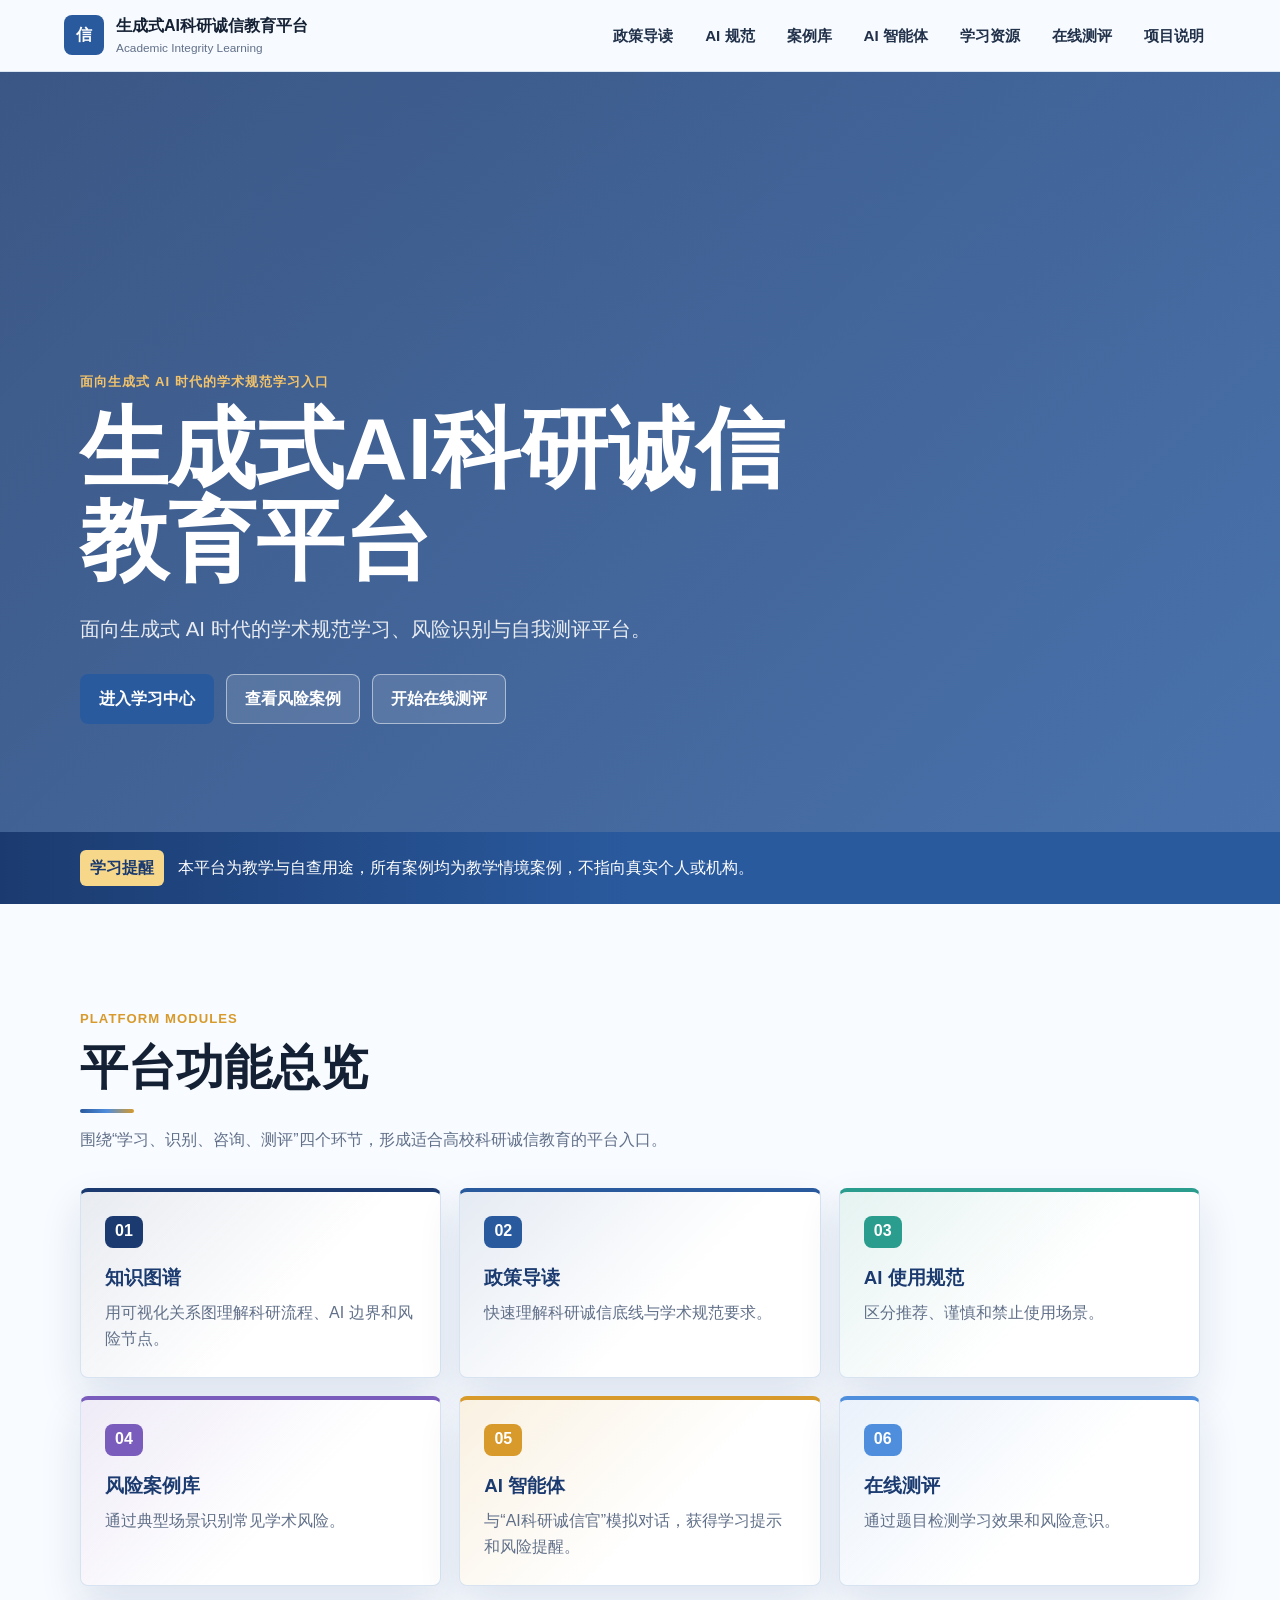
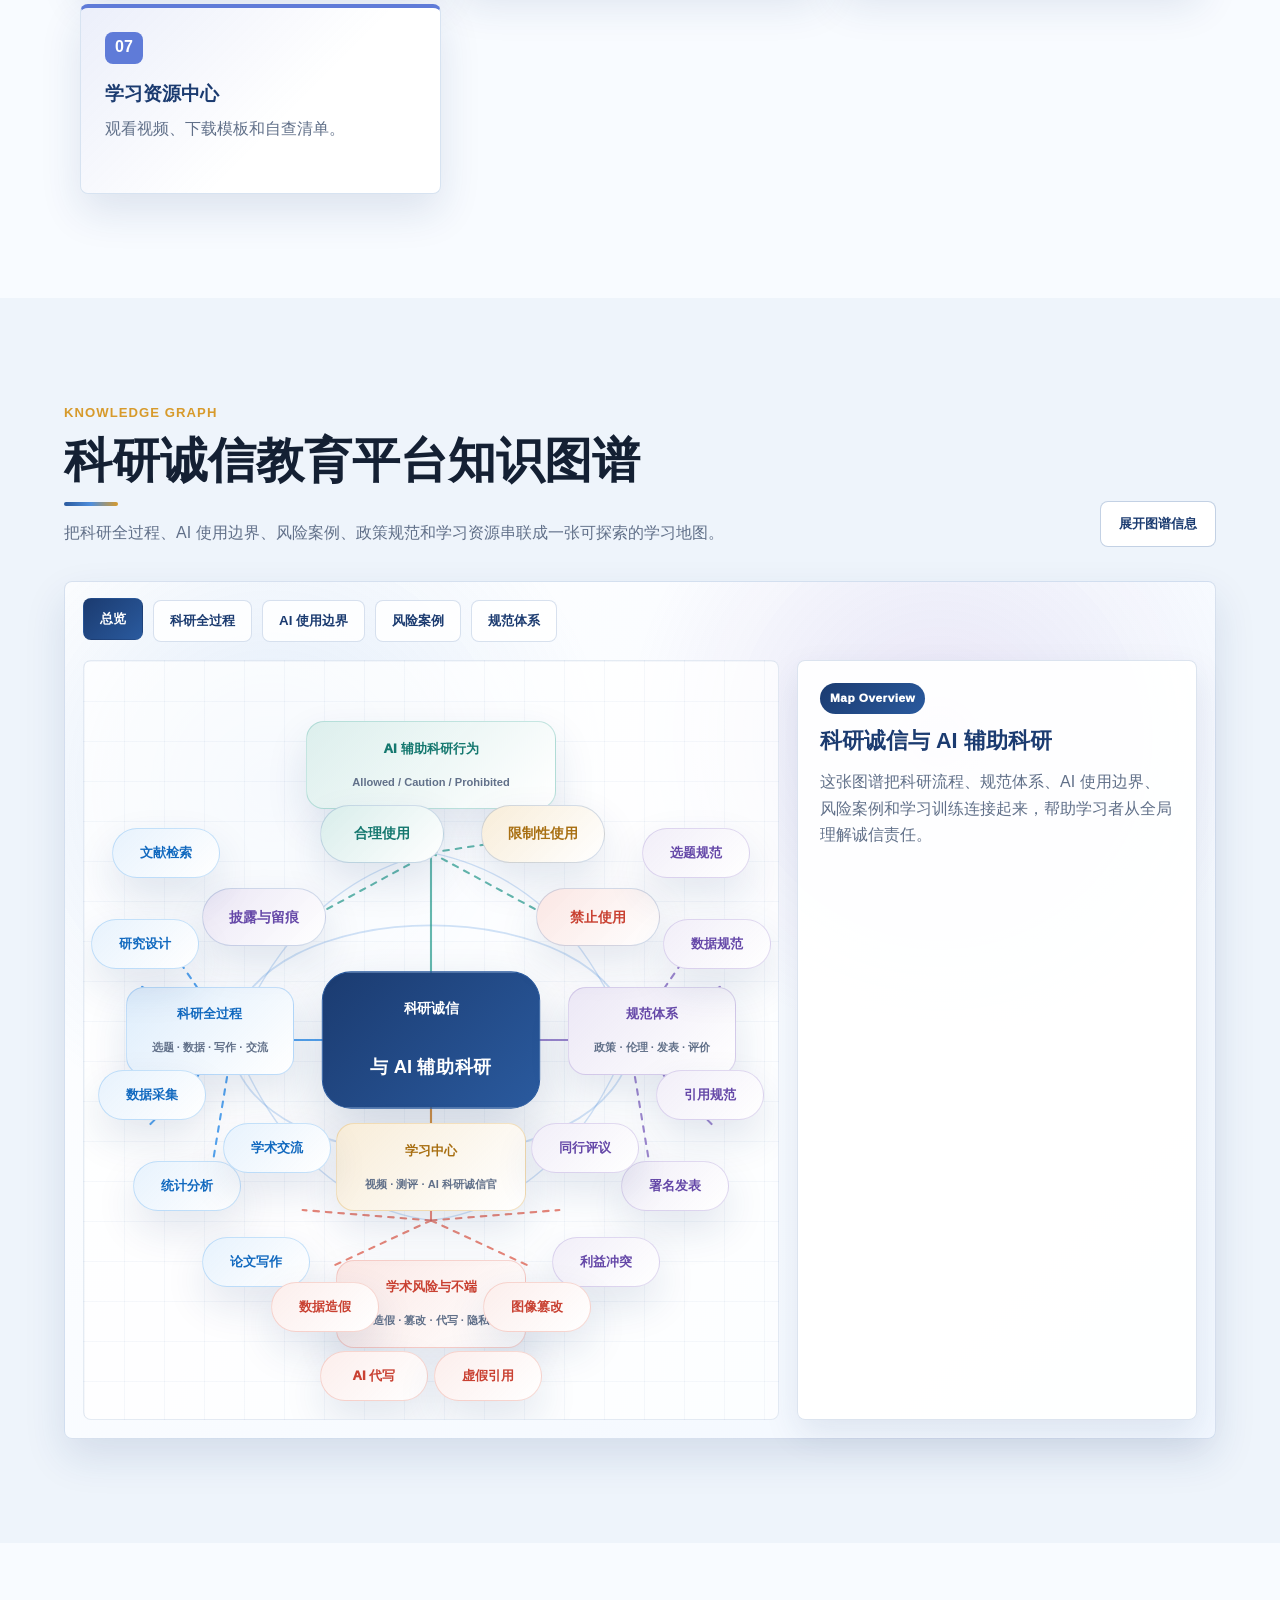
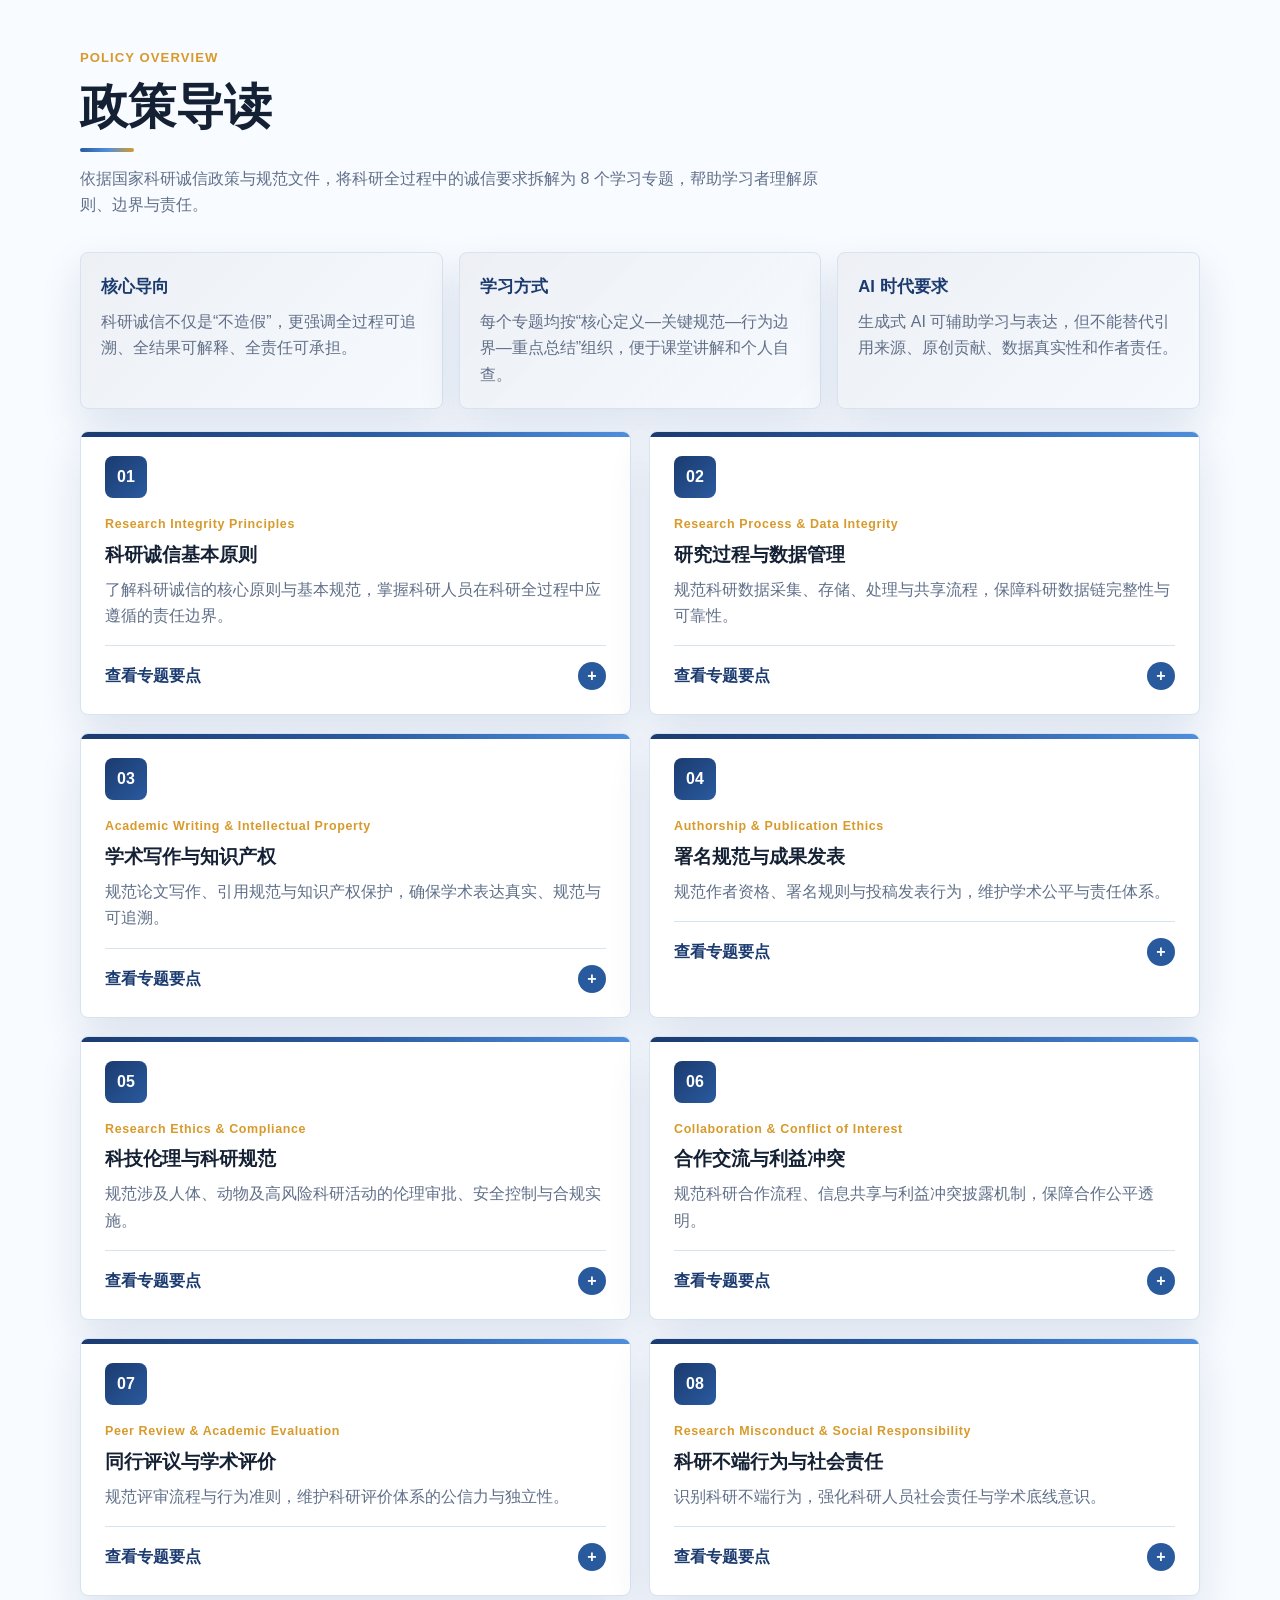
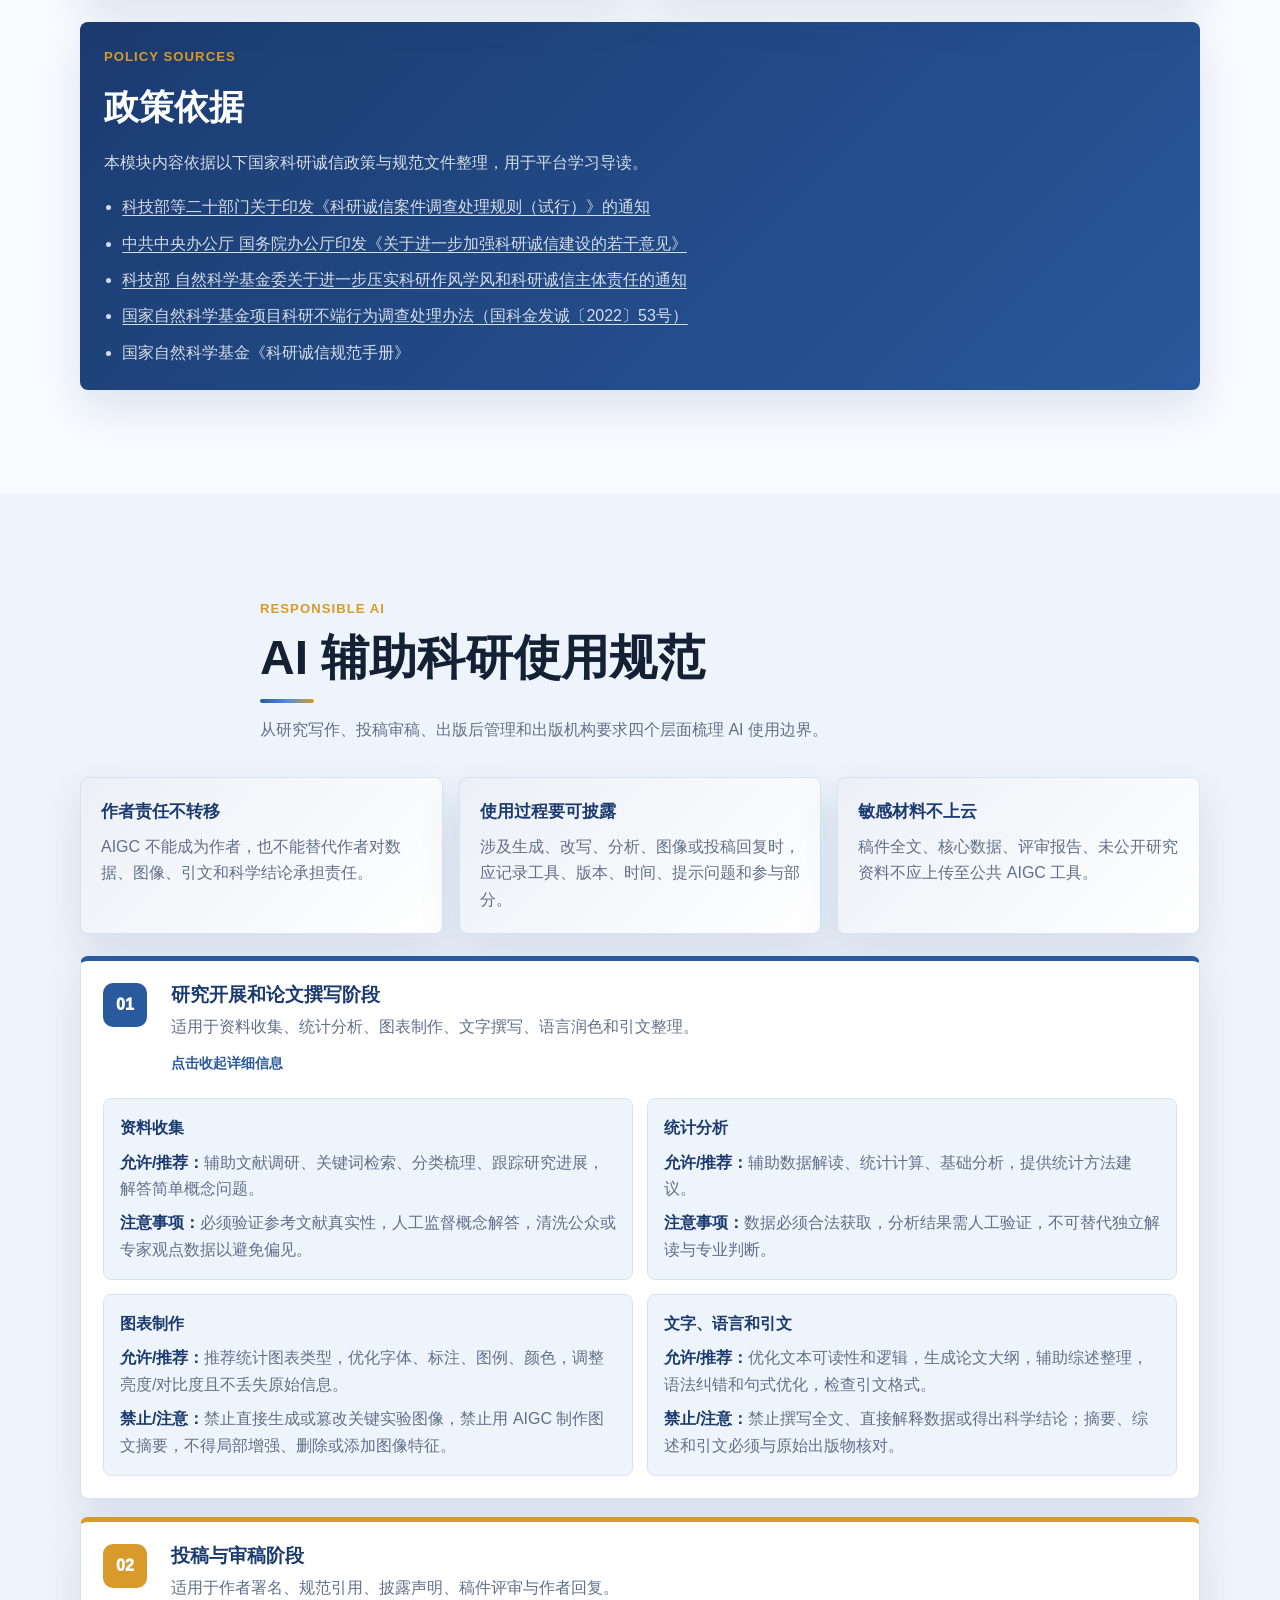
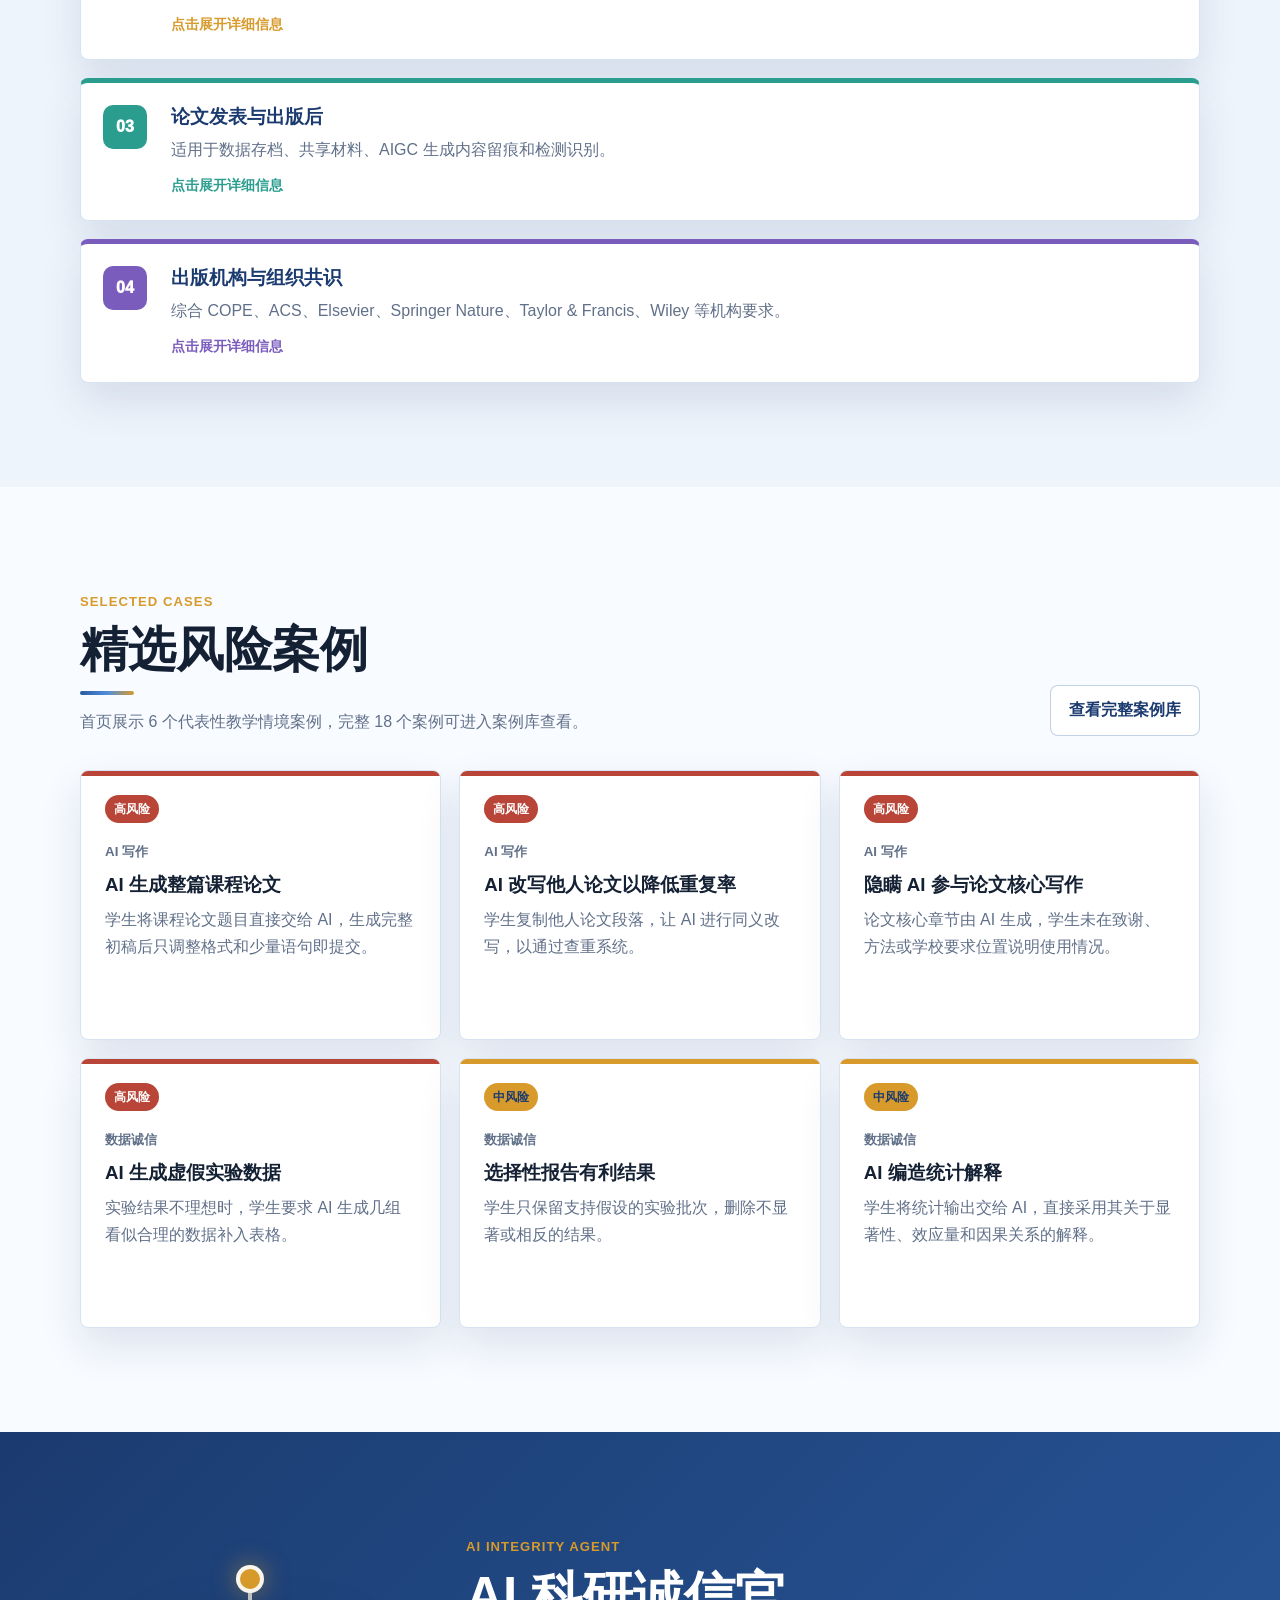
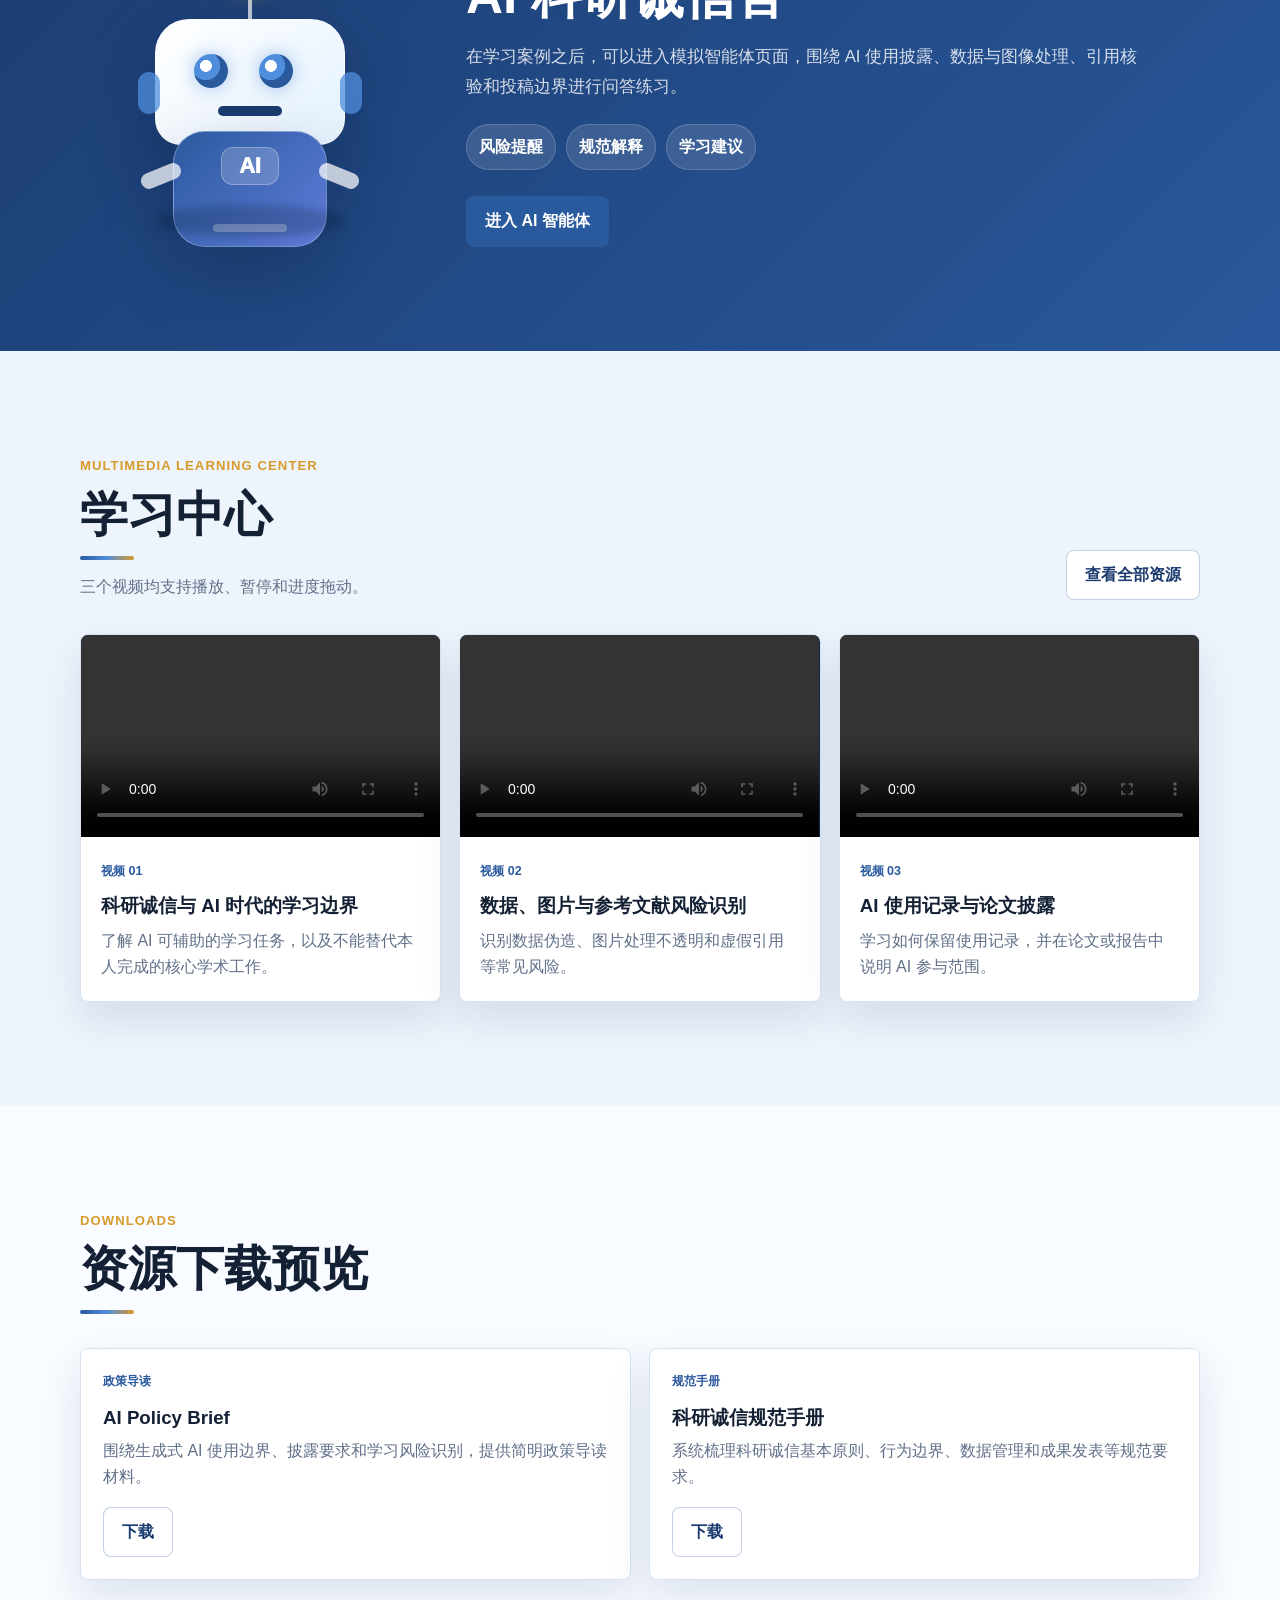
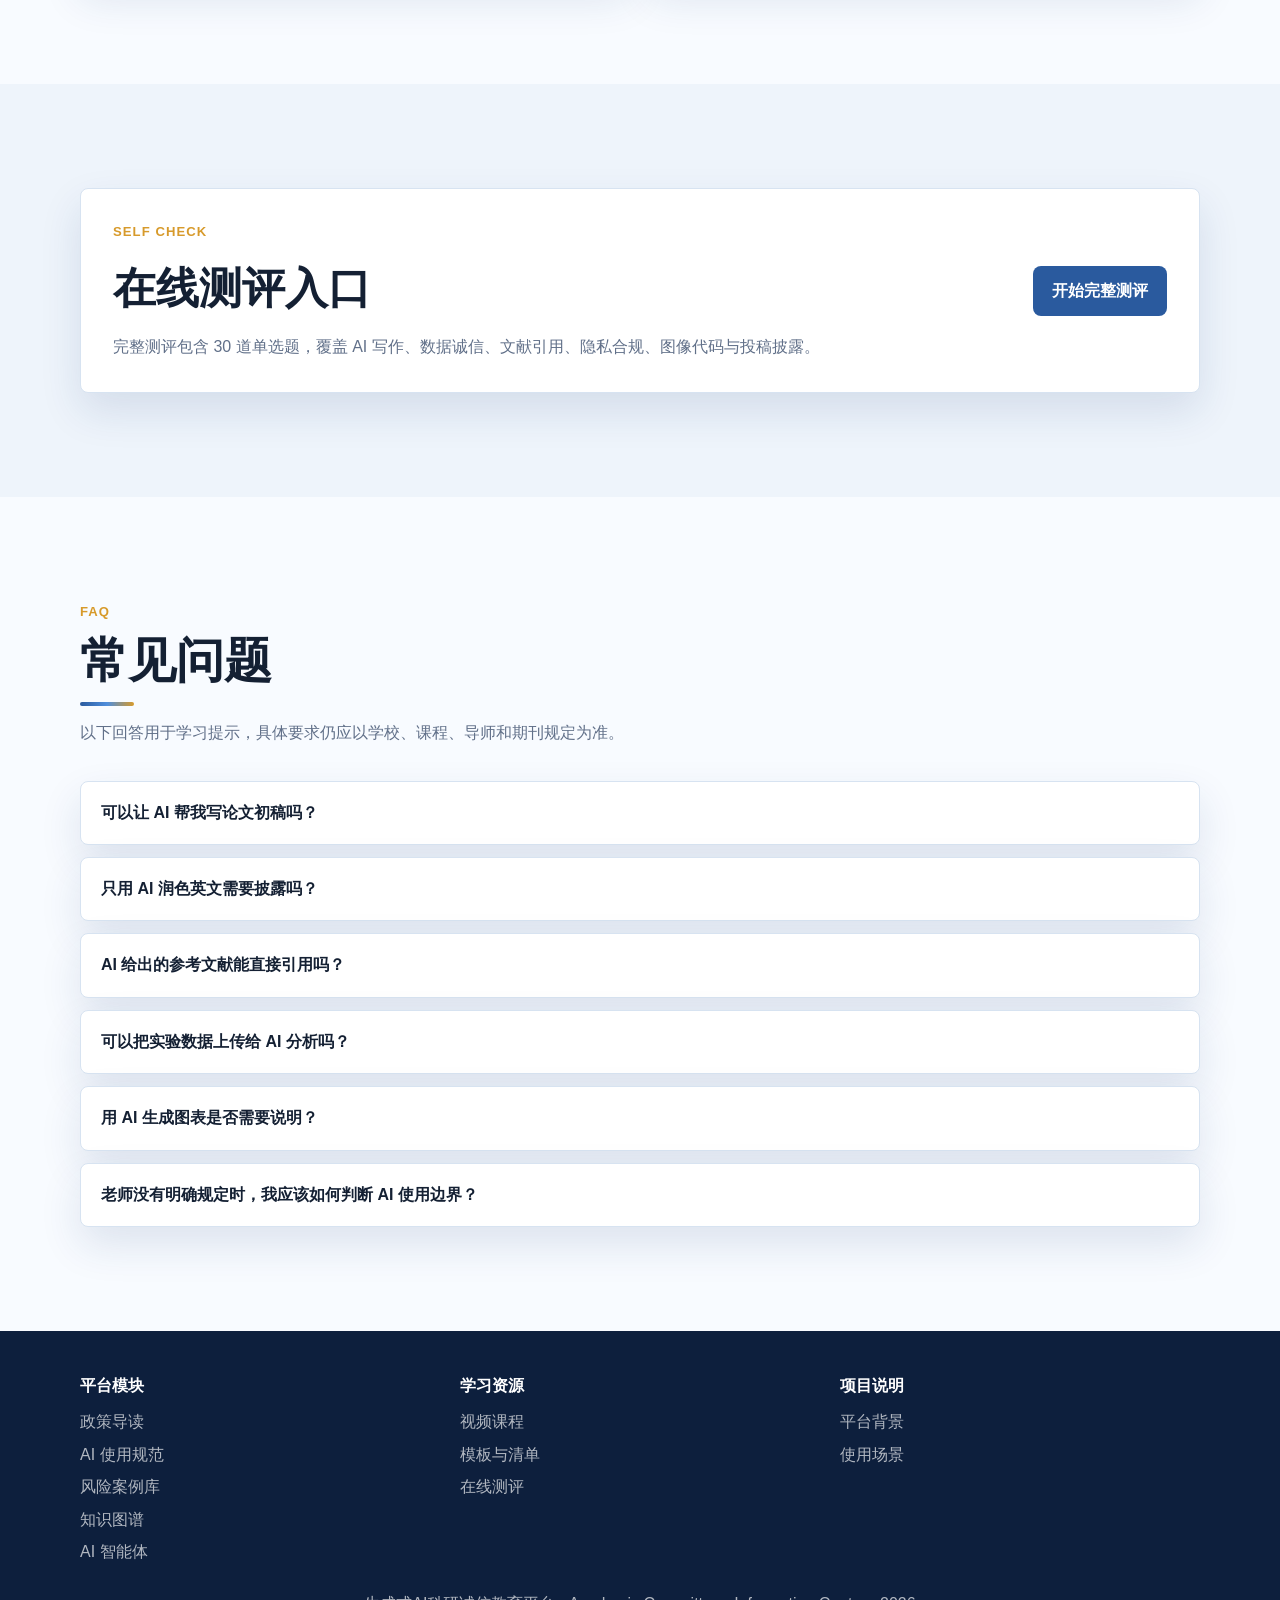
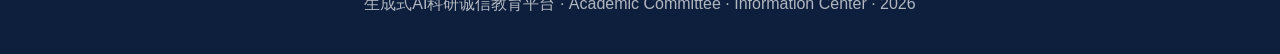
==== commit ea8c0e8a: "改细节" ====
--- a/index.html
+++ b/index.html
@@ -60,12 +60,13 @@
                 <p>围绕“学习、识别、咨询、测评”四个环节，形成适合高校科研诚信教育的平台入口。</p>
             </div>
             <div class="module-grid">
-                <a class="module-card" href="#policy"><span>01</span><h3>政策导读</h3><p>快速理解科研诚信底线与学术规范要求。</p></a>
-                <a class="module-card" href="#guide"><span>02</span><h3>AI 使用规范</h3><p>区分推荐、谨慎和禁止使用场景。</p></a>
-                <a class="module-card" href="cases.html"><span>03</span><h3>风险案例库</h3><p>通过典型场景识别常见学术风险。</p></a>
-                <a class="module-card" href="agent.html"><span>04</span><h3>AI 智能体</h3><p>与“AI科研诚信官”模拟对话，获得学习提示和风险提醒。</p></a>
-                <a class="module-card" href="assessment.html"><span>05</span><h3>在线测评</h3><p>通过题目检测学习效果和风险意识。</p></a>
-                <a class="module-card" href="resources.html"><span>06</span><h3>学习资源中心</h3><p>观看视频、下载模板和自查清单。</p></a>
+                <a class="module-card" href="#knowledge-map"><span>01</span><h3>知识图谱</h3><p>用可视化关系图理解科研流程、AI 边界和风险节点。</p></a>
+                <a class="module-card" href="#policy"><span>02</span><h3>政策导读</h3><p>快速理解科研诚信底线与学术规范要求。</p></a>
+                <a class="module-card" href="#guide"><span>03</span><h3>AI 使用规范</h3><p>区分推荐、谨慎和禁止使用场景。</p></a>
+                <a class="module-card" href="cases.html"><span>04</span><h3>风险案例库</h3><p>通过典型场景识别常见学术风险。</p></a>
+                <a class="module-card" href="agent.html"><span>05</span><h3>AI 智能体</h3><p>与“AI科研诚信官”模拟对话，获得学习提示和风险提醒。</p></a>
+                <a class="module-card" href="assessment.html"><span>06</span><h3>在线测评</h3><p>通过题目检测学习效果和风险意识。</p></a>
+                <a class="module-card" href="resources.html"><span>07</span><h3>学习资源中心</h3><p>观看视频、下载模板和自查清单。</p></a>
             </div>
         </section>
 
@@ -523,6 +524,35 @@
             <div id="featured-cases" class="case-grid"></div>
         </section>
 
+        <section id="agent-entry" class="section agent-entry-section">
+            <div class="agent-entry-layout">
+                <div class="agent-robot-visual" aria-hidden="true">
+                    <div class="robot-antenna"></div>
+                    <div class="robot-head">
+                        <span class="robot-eye"></span>
+                        <span class="robot-eye"></span>
+                        <span class="robot-mouth"></span>
+                    </div>
+                    <div class="robot-body">
+                        <span>AI</span>
+                        <i></i>
+                    </div>
+                    <div class="robot-shadow"></div>
+                </div>
+                <div class="agent-entry-copy">
+                    <p class="eyebrow">AI Integrity Agent</p>
+                    <h2>AI 科研诚信官</h2>
+                    <p>在学习案例之后，可以进入模拟智能体页面，围绕 AI 使用披露、数据与图像处理、引用核验和投稿边界进行问答练习。</p>
+                    <div class="agent-entry-points">
+                        <span>风险提醒</span>
+                        <span>规范解释</span>
+                        <span>学习建议</span>
+                    </div>
+                    <a class="btn primary" href="agent.html">进入 AI 智能体</a>
+                </div>
+            </div>
+        </section>
+
         <section id="media" class="section muted">
             <div class="section-head with-action">
                 <div>
@@ -581,7 +611,7 @@
 
     <footer class="site-footer">
         <div class="footer-grid">
-            <div><h3>平台模块</h3><a href="#policy">政策导读</a><a href="#guide">AI 使用规范</a><a href="cases.html">风险案例库</a><a href="agent.html">AI 智能体</a></div>
+            <div><h3>平台模块</h3><a href="#policy">政策导读</a><a href="#guide">AI 使用规范</a><a href="cases.html">风险案例库</a><a href="#knowledge-map">知识图谱</a><a href="agent.html">AI 智能体</a></div>
             <div><h3>学习资源</h3><a href="resources.html">视频课程</a><a href="resources.html#downloads">模板与清单</a><a href="assessment.html">在线测评</a></div>
             <div><h3>项目说明</h3><a href="about.html">平台背景</a><a href="about.html#scenes">使用场景</a></div>
         </div>
--- a/style.css
+++ b/style.css
@@ -662,6 +662,11 @@
 .module-card:nth-child(6) {
     --module-accent: #4f8edc;
     --module-soft: rgba(79, 142, 220, 0.12);
+}
+
+.module-card:nth-child(7) {
+    --module-accent: #5f7bd8;
+    --module-soft: rgba(95, 123, 216, 0.12);
 }
 
 #knowledge-map > .section-head,
@@ -1258,6 +1263,211 @@
     border-radius: 8px;
 }
 
+.agent-entry-section {
+    width: auto;
+    max-width: none;
+    padding-left: 5vw;
+    padding-right: 5vw;
+    color: #ffffff;
+    background:
+        linear-gradient(135deg, rgba(27, 59, 112, 0.96), rgba(42, 90, 158, 0.94)),
+        var(--blue-dark);
+}
+
+.agent-entry-layout {
+    display: grid;
+    grid-template-columns: 340px minmax(0, 1fr);
+    gap: 46px;
+    align-items: center;
+    width: min(1120px, 100%);
+    margin: 0 auto;
+}
+
+.agent-robot-visual {
+    position: relative;
+    min-height: 300px;
+    display: grid;
+    place-items: center;
+}
+
+.robot-antenna {
+    position: absolute;
+    top: 42px;
+    left: 50%;
+    width: 4px;
+    height: 42px;
+    background: rgba(255, 255, 255, 0.72);
+    transform: translateX(-50%);
+}
+
+.robot-antenna::before {
+    content: "";
+    position: absolute;
+    top: -18px;
+    left: 50%;
+    width: 20px;
+    height: 20px;
+    background: var(--gold);
+    border: 4px solid rgba(255, 255, 255, 0.92);
+    border-radius: 50%;
+    transform: translateX(-50%);
+    box-shadow: 0 0 24px rgba(215, 154, 43, 0.55);
+}
+
+.robot-head {
+    position: absolute;
+    top: 78px;
+    left: 50%;
+    display: grid;
+    grid-template-columns: repeat(2, 1fr);
+    gap: 18px;
+    width: 190px;
+    height: 126px;
+    padding: 34px 38px 28px;
+    background:
+        linear-gradient(135deg, rgba(255, 255, 255, 0.94), rgba(226, 241, 255, 0.9)),
+        #ffffff;
+    border: 1px solid rgba(255, 255, 255, 0.7);
+    border-radius: 34px 34px 26px 26px;
+    box-shadow: 0 28px 70px rgba(4, 18, 43, 0.28);
+    transform: translateX(-50%);
+    box-sizing: border-box;
+}
+
+.robot-head::before,
+.robot-head::after {
+    content: "";
+    position: absolute;
+    top: 52px;
+    width: 22px;
+    height: 42px;
+    background: rgba(79, 142, 220, 0.75);
+    border-radius: 999px;
+}
+
+.robot-head::before {
+    left: -18px;
+}
+
+.robot-head::after {
+    right: -18px;
+}
+
+.robot-eye {
+    width: 34px;
+    height: 34px;
+    background: radial-gradient(circle at 35% 35%, #ffffff 0 18%, var(--sky) 20% 45%, var(--blue) 46% 100%);
+    border-radius: 50%;
+    box-shadow: 0 0 18px rgba(79, 142, 220, 0.5);
+}
+
+.robot-mouth {
+    grid-column: 1 / -1;
+    justify-self: center;
+    width: 64px;
+    height: 10px;
+    background: var(--blue-dark);
+    border-radius: 999px;
+}
+
+.robot-body {
+    position: absolute;
+    top: 190px;
+    left: 50%;
+    display: grid;
+    place-items: center;
+    gap: 10px;
+    width: 154px;
+    height: 116px;
+    color: #ffffff;
+    background: linear-gradient(135deg, var(--blue), #5f7bd8);
+    border: 1px solid rgba(255, 255, 255, 0.28);
+    border-radius: 32px;
+    box-shadow: 0 28px 70px rgba(4, 18, 43, 0.25);
+    transform: translateX(-50%);
+}
+
+.robot-body::before,
+.robot-body::after {
+    content: "";
+    position: absolute;
+    top: 36px;
+    width: 42px;
+    height: 16px;
+    background: rgba(255, 255, 255, 0.72);
+    border-radius: 999px;
+}
+
+.robot-body::before {
+    left: -34px;
+    transform: rotate(-22deg);
+}
+
+.robot-body::after {
+    right: -34px;
+    transform: rotate(22deg);
+}
+
+.robot-body span {
+    display: inline-grid;
+    place-items: center;
+    width: 58px;
+    height: 38px;
+    background: rgba(255, 255, 255, 0.18);
+    border: 1px solid rgba(255, 255, 255, 0.28);
+    border-radius: 12px;
+    font-size: 1.35rem;
+    font-weight: 950;
+}
+
+.robot-body i {
+    width: 74px;
+    height: 8px;
+    background: rgba(255, 255, 255, 0.34);
+    border-radius: 999px;
+}
+
+.robot-shadow {
+    position: absolute;
+    bottom: 4px;
+    left: 50%;
+    width: 190px;
+    height: 32px;
+    background: rgba(4, 18, 43, 0.22);
+    border-radius: 50%;
+    filter: blur(4px);
+    transform: translateX(-50%);
+}
+
+.agent-entry-copy h2 {
+    margin: 0;
+    font-size: clamp(2rem, 4vw, 3.3rem);
+    line-height: 1.12;
+}
+
+.agent-entry-copy p:not(.eyebrow) {
+    max-width: 680px;
+    color: rgba(255, 255, 255, 0.82);
+    font-size: 1.05rem;
+    line-height: 1.8;
+}
+
+.agent-entry-points {
+    display: flex;
+    flex-wrap: wrap;
+    gap: 10px;
+    margin: 22px 0 26px;
+}
+
+.agent-entry-points span {
+    padding: 9px 12px;
+    color: #ffffff;
+    background: rgba(255, 255, 255, 0.12);
+    border: 1px solid rgba(255, 255, 255, 0.18);
+    border-radius: 999px;
+    font-weight: 900;
+}
+
 .chat-panel {
     display: grid;
     grid-template-rows: auto minmax(360px, 58vh) auto;
@@ -2348,6 +2558,21 @@
         grid-template-columns: 1fr;
     }
 
+    .agent-entry-layout {
+        grid-template-columns: 1fr;
+        gap: 22px;
+        text-align: center;
+    }
+
+    .agent-entry-copy p:not(.eyebrow) {
+        margin-left: auto;
+        margin-right: auto;
+    }
+
+    .agent-entry-points {
+        justify-content: center;
+    }
+
     .chat-panel {
         grid-template-rows: auto minmax(360px, 60vh) auto;
     }
@@ -2440,6 +2665,51 @@
 
     .chat-form {
         grid-template-columns: 1fr;
+    }
+
+    .agent-entry-section {
+        padding-left: 18px;
+        padding-right: 18px;
+    }
+
+    .agent-robot-visual {
+        min-height: 260px;
+    }
+
+    .robot-antenna {
+        top: 24px;
+    }
+
+    .robot-head {
+        top: 60px;
+        width: 164px;
+        height: 112px;
+        padding: 30px 32px 24px;
+        border-radius: 28px 28px 22px 22px;
+    }
+
+    .robot-eye {
+        width: 28px;
+        height: 28px;
+    }
+
+    .robot-body {
+        top: 165px;
+        width: 134px;
+        height: 100px;
+    }
+
+    .robot-body::before,
+    .robot-body::after {
+        width: 32px;
+    }
+
+    .robot-body::before {
+        left: -25px;
+    }
+
+    .robot-body::after {
+        right: -25px;
     }
 
     .chat-message {
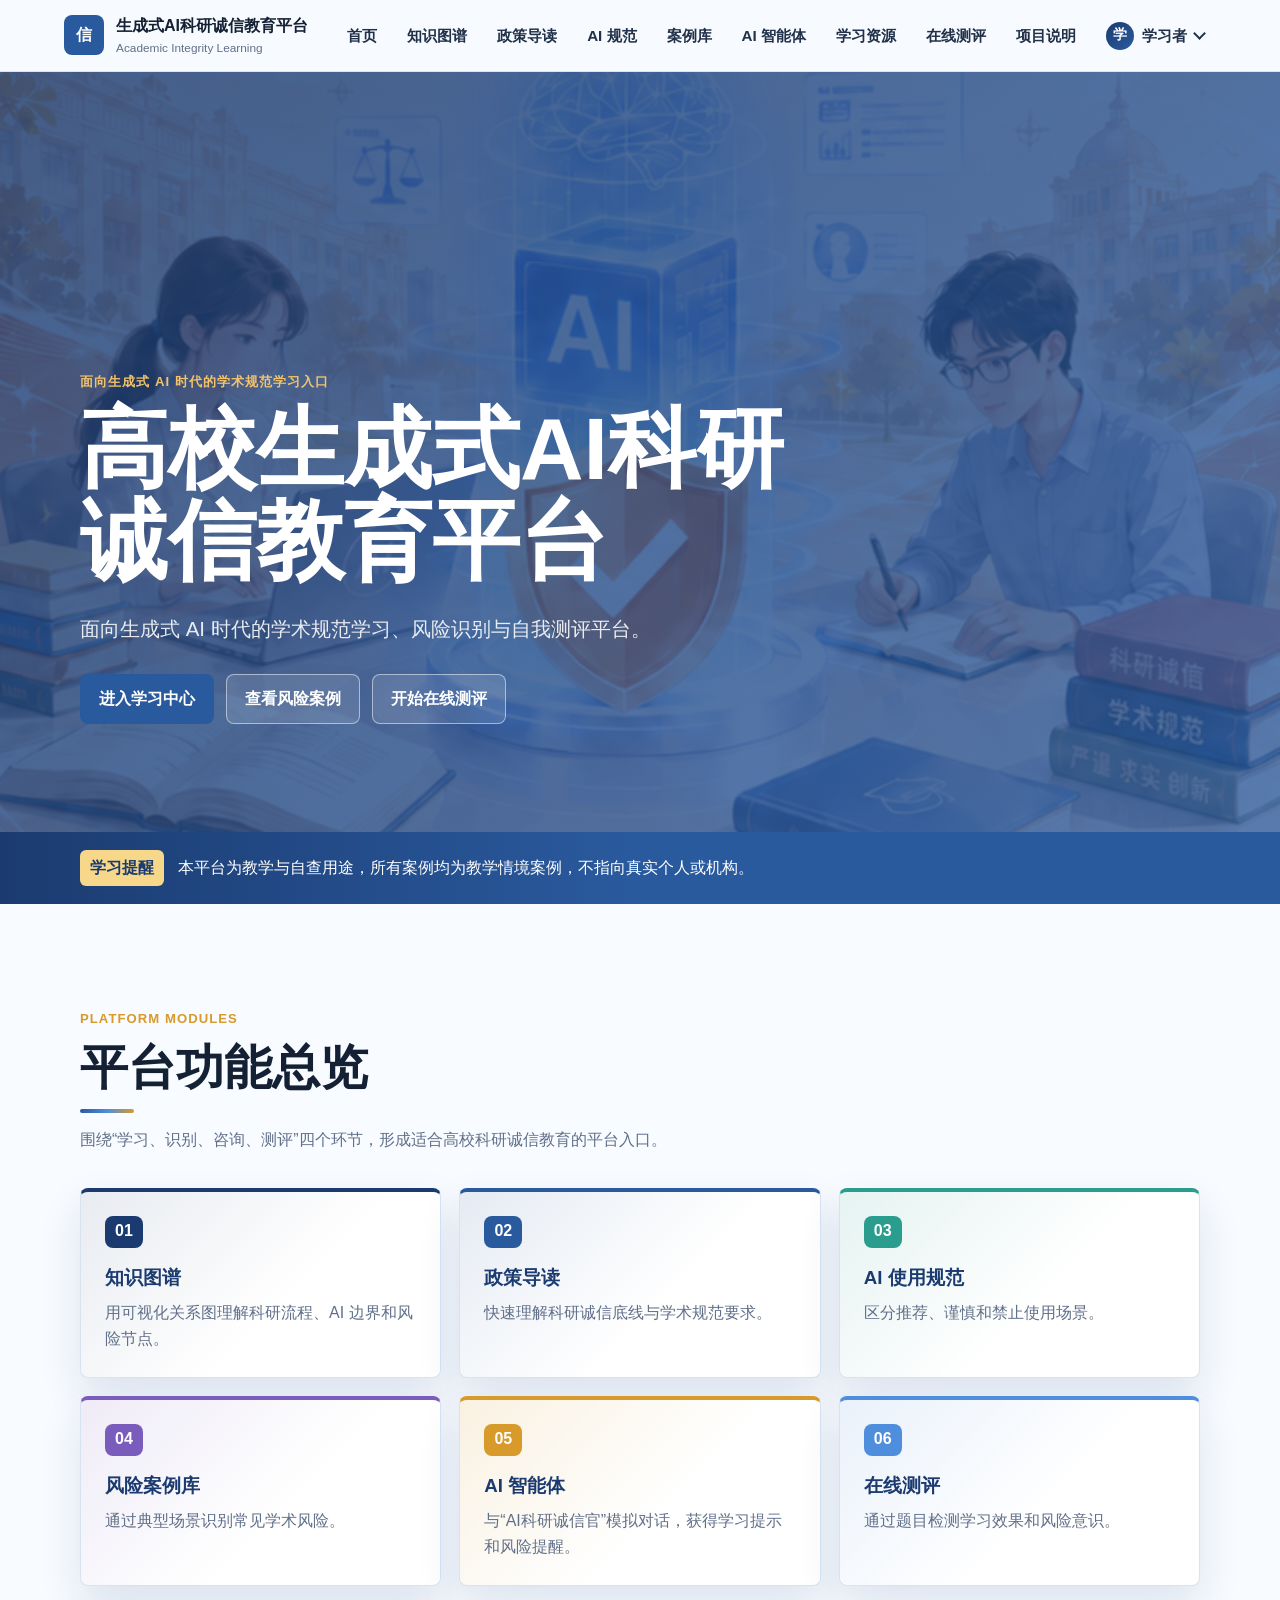
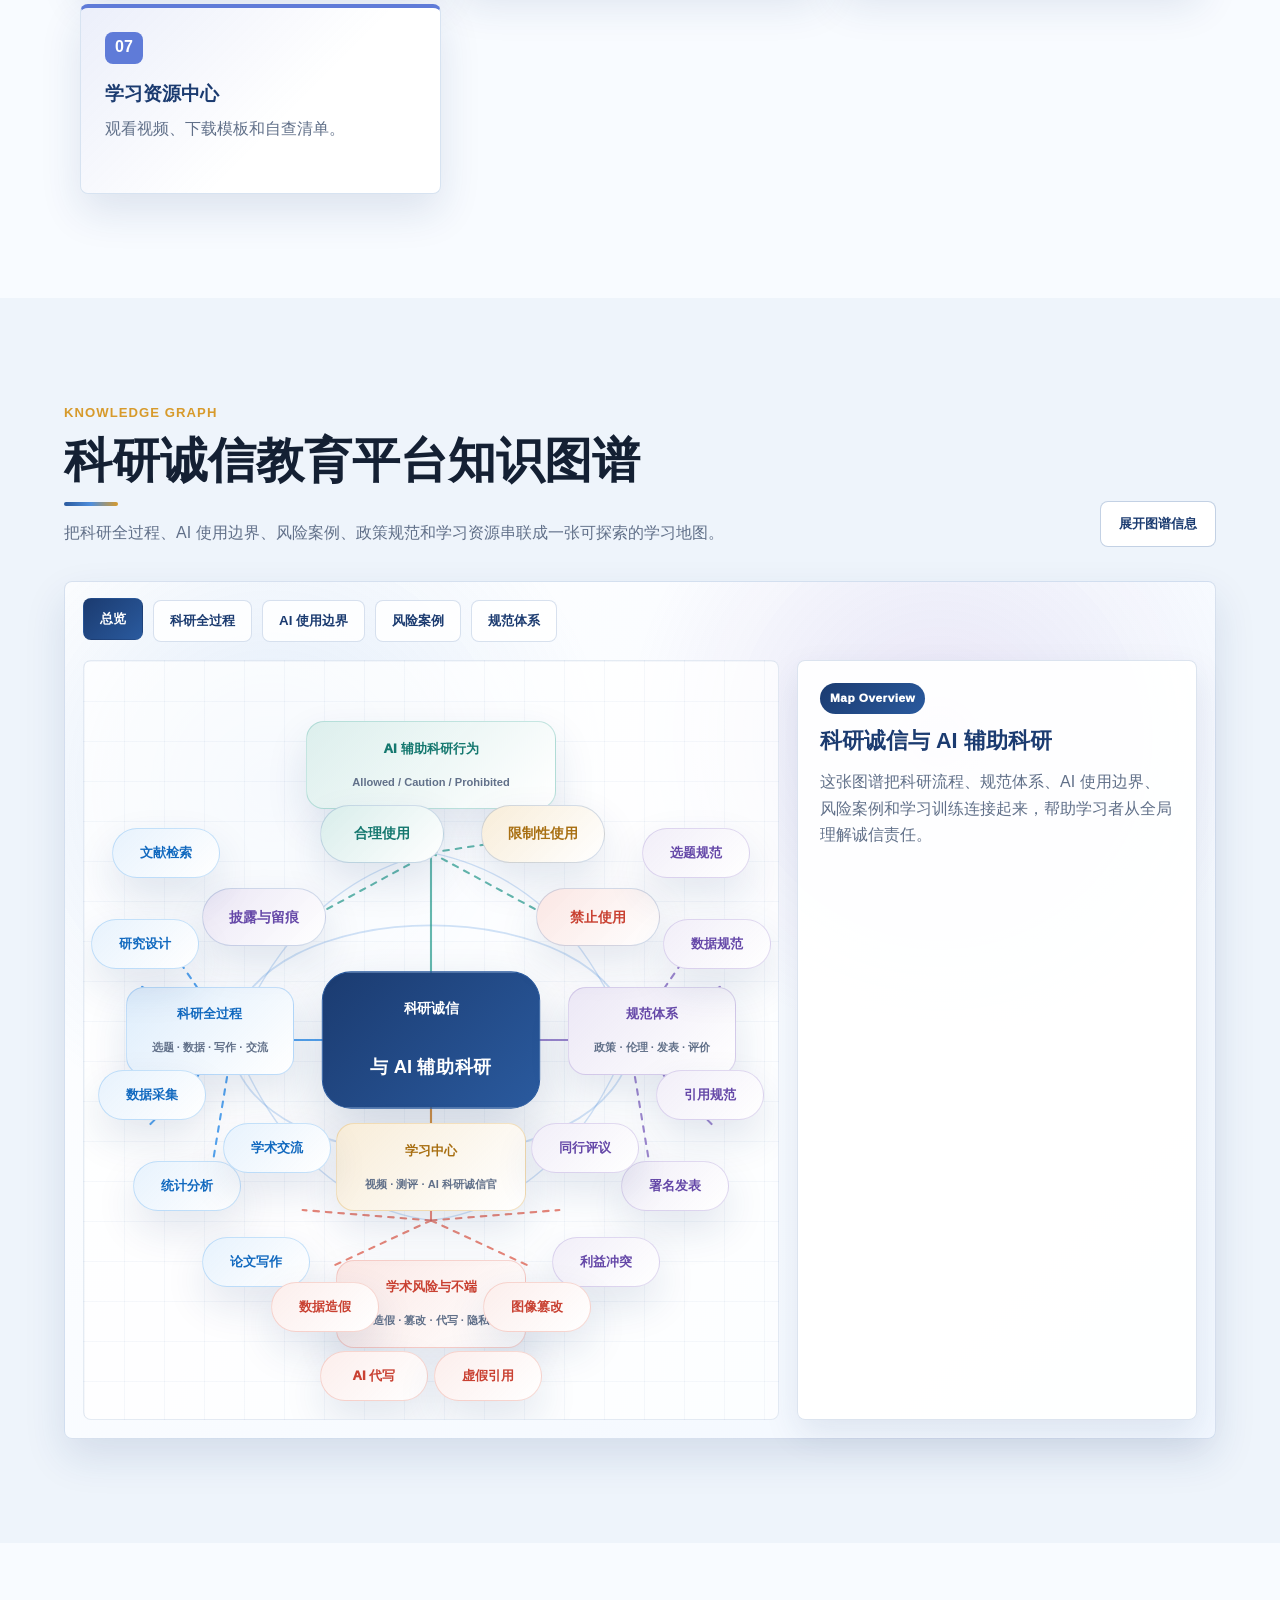
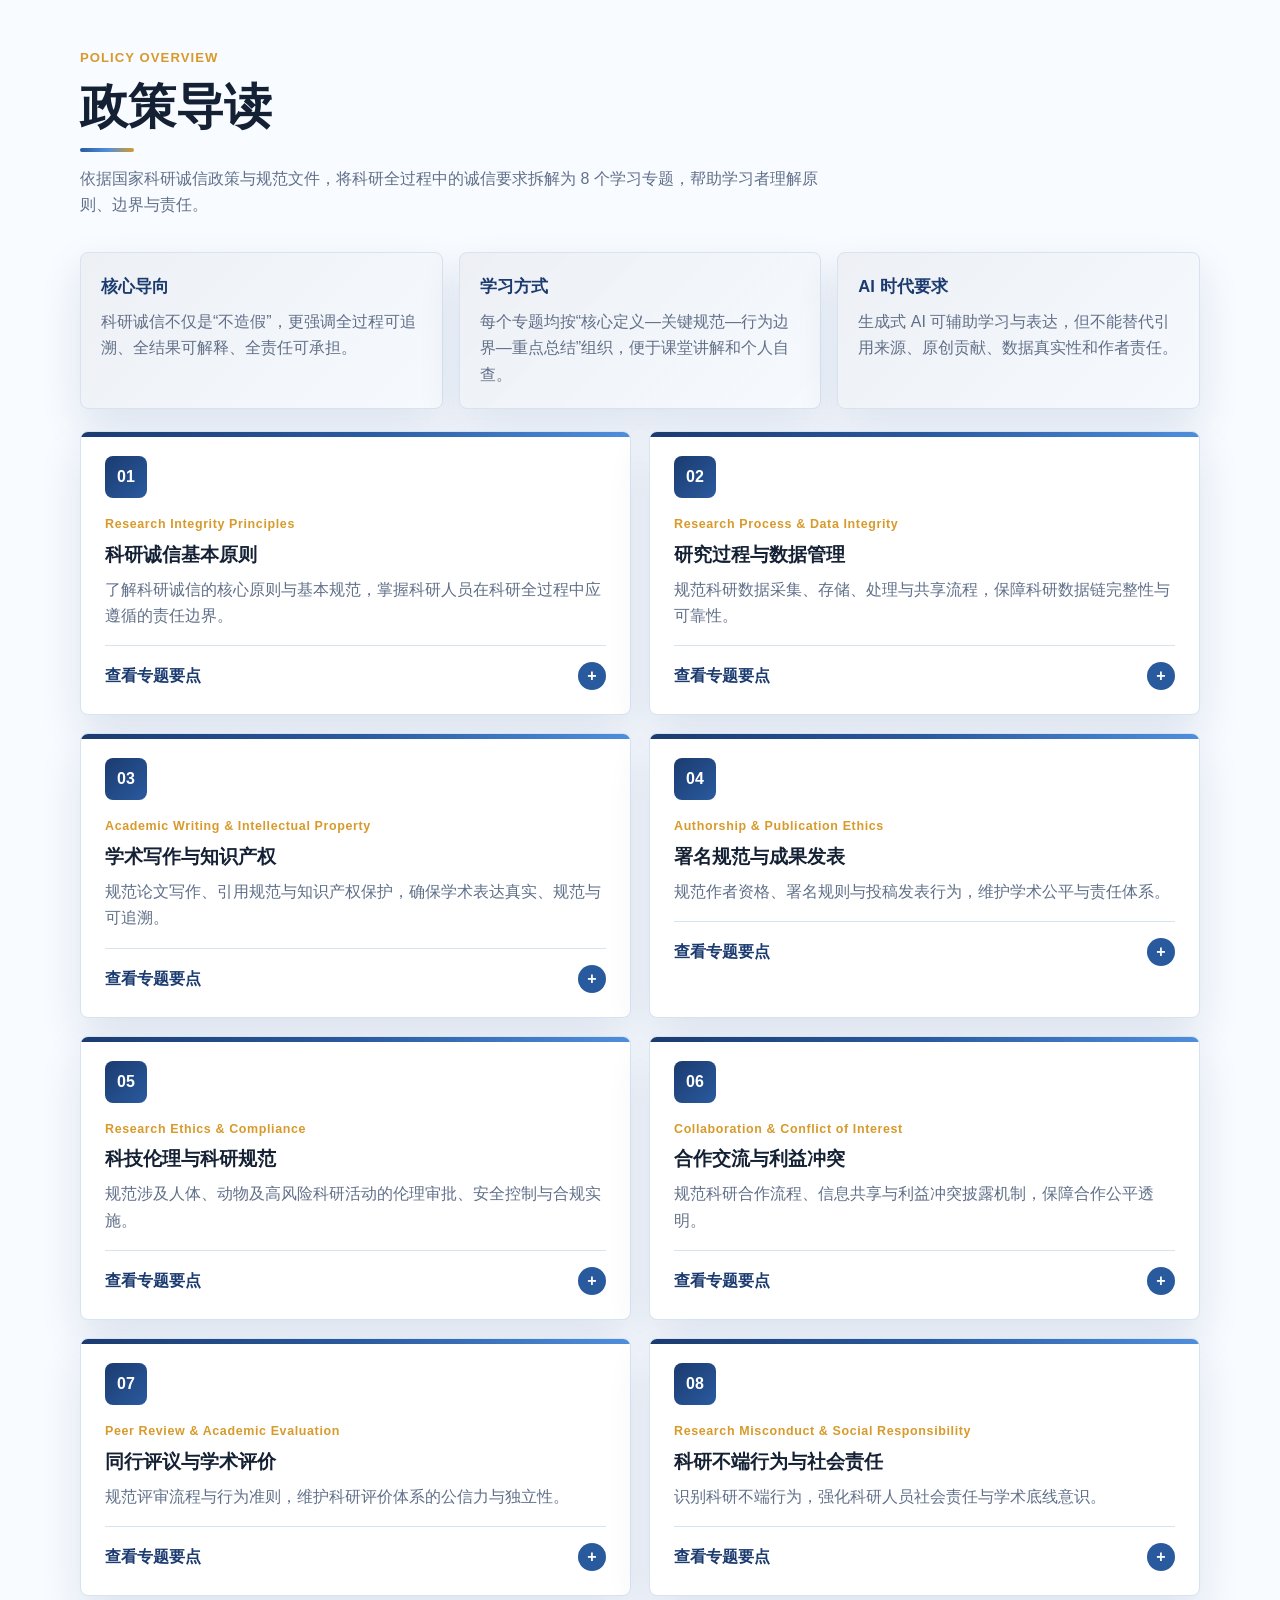
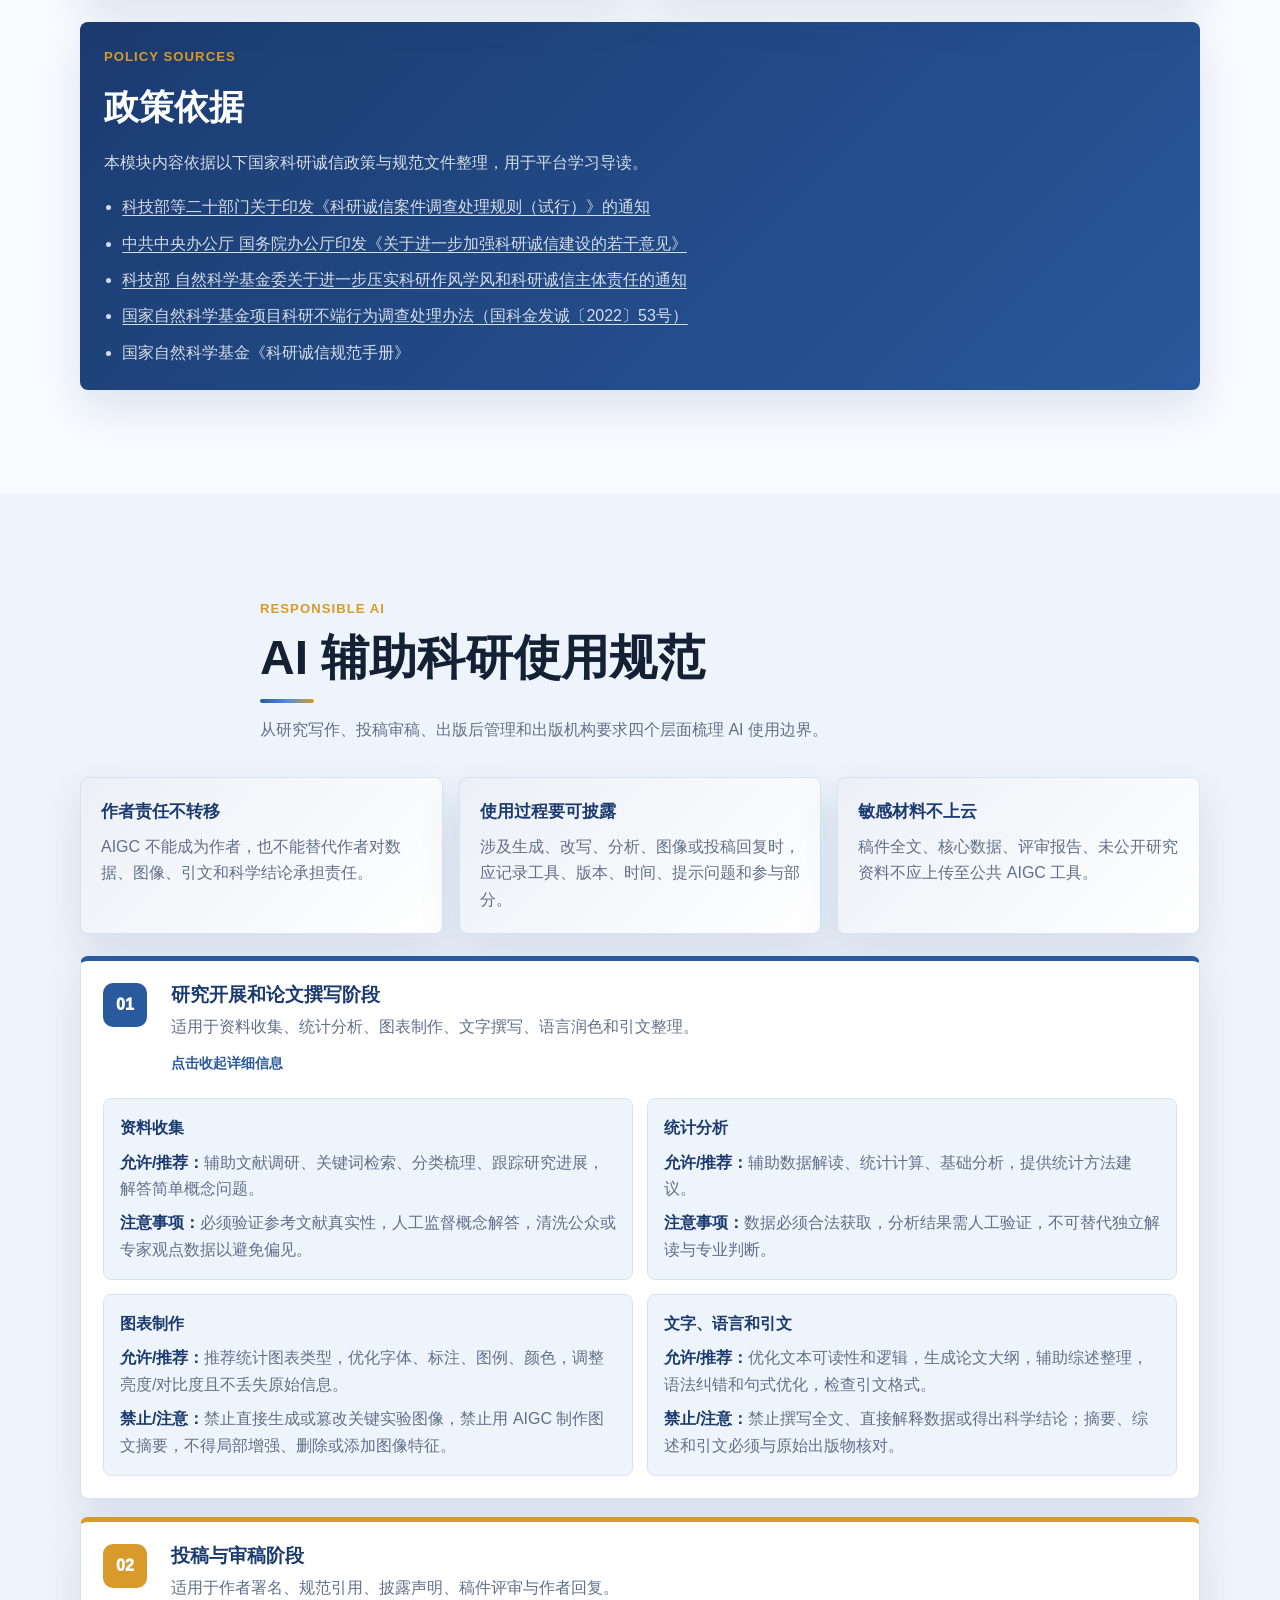
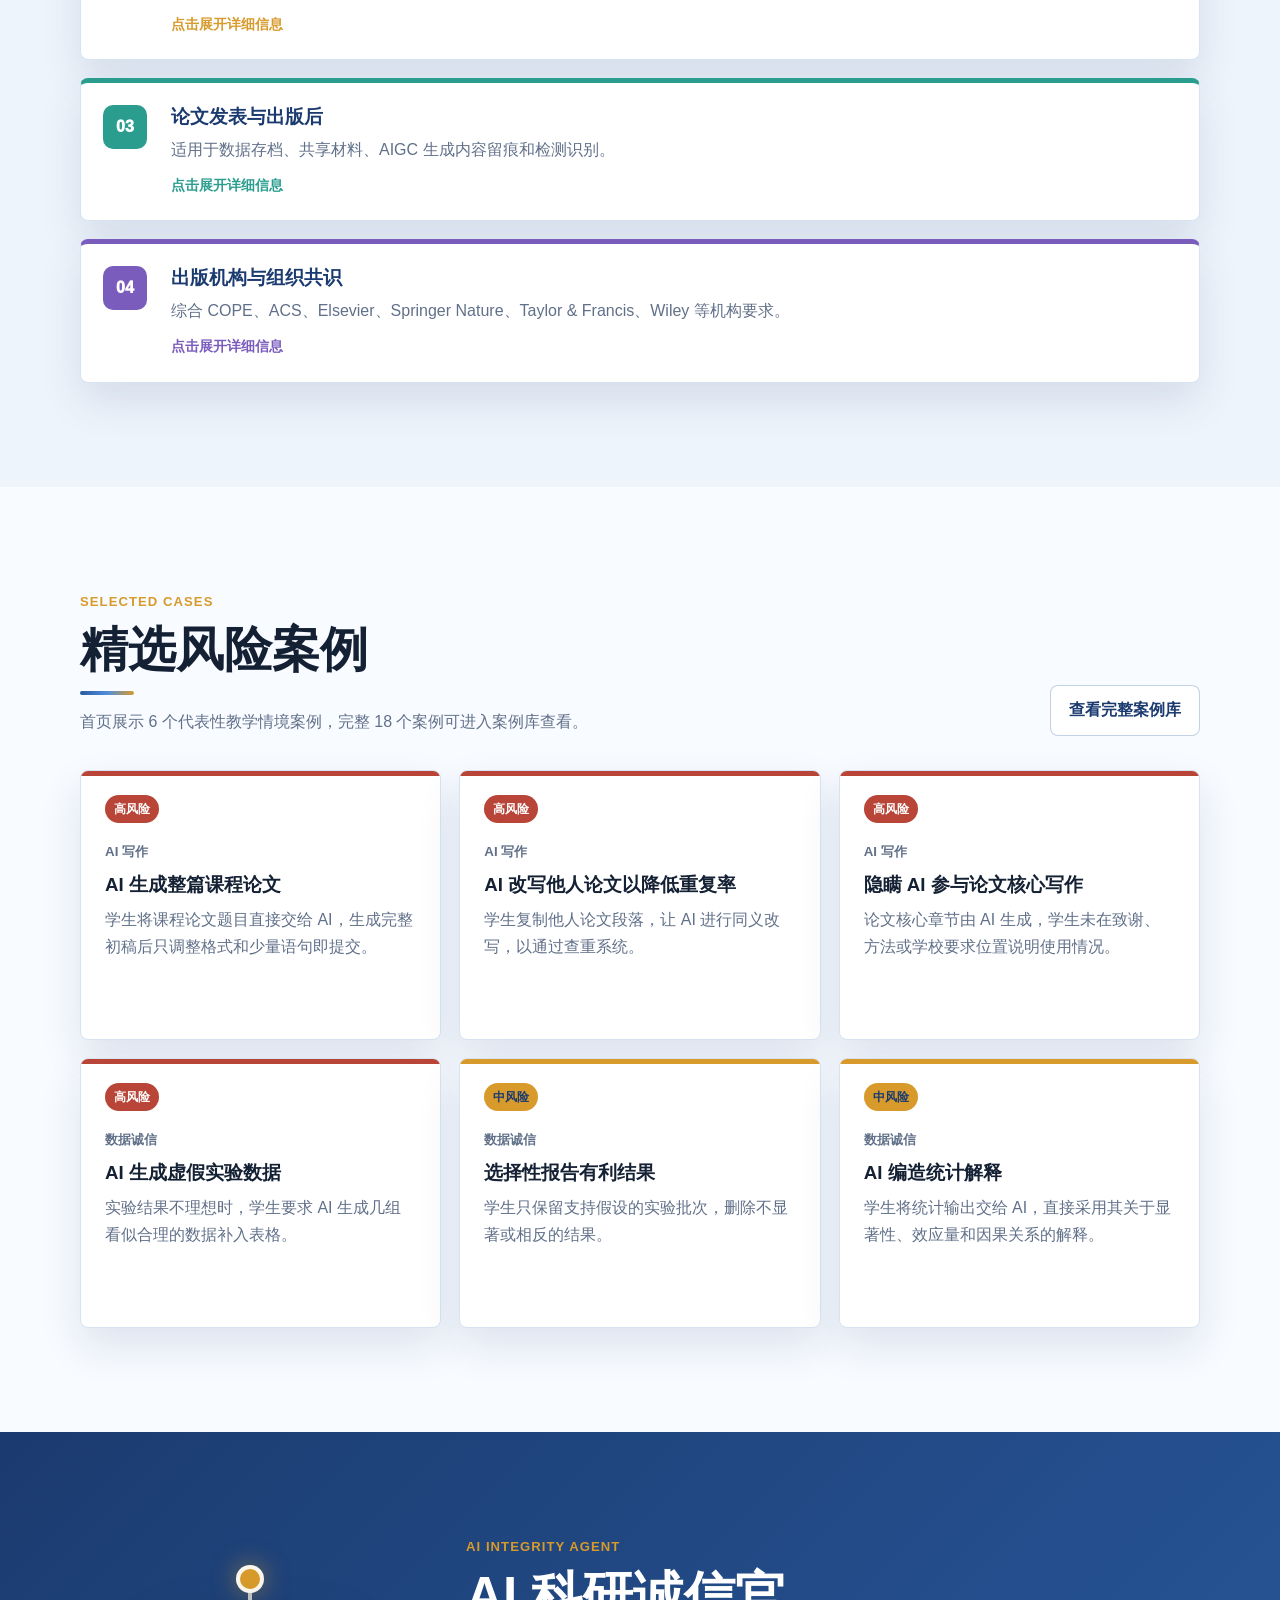
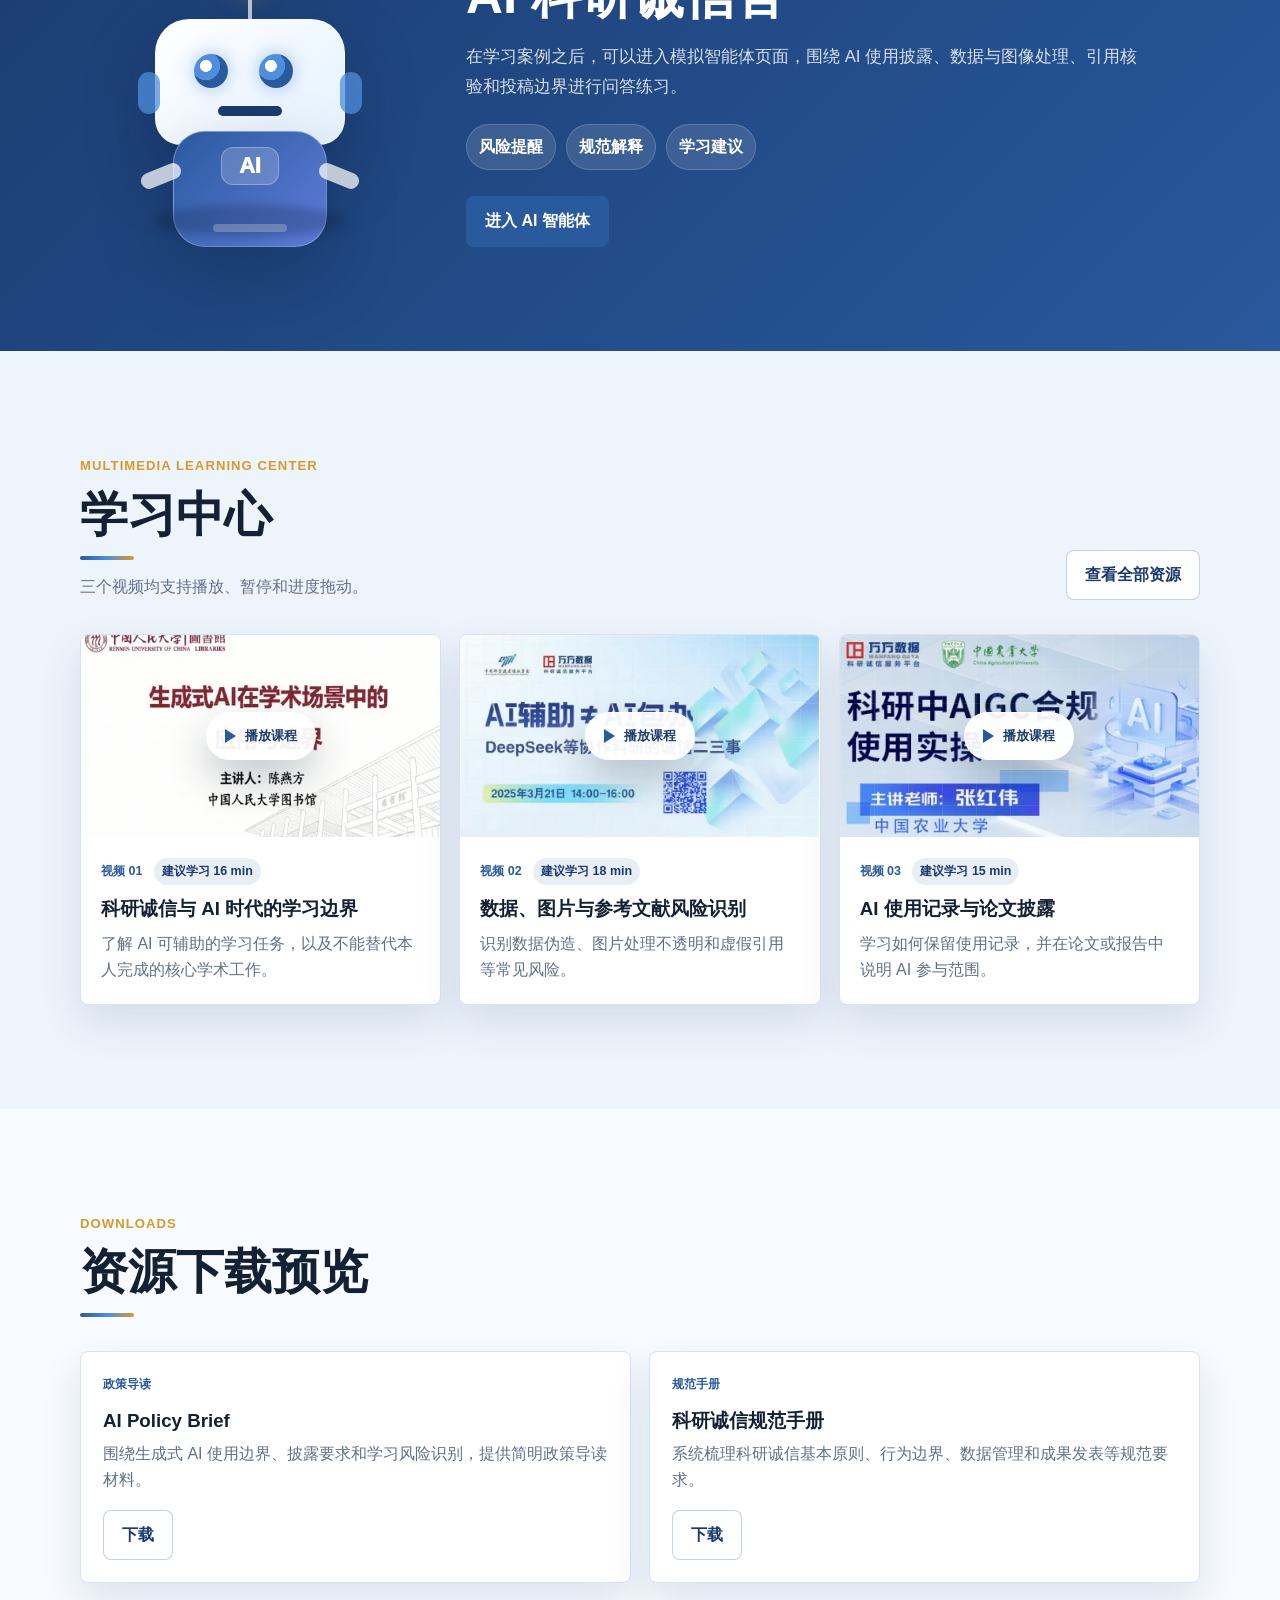
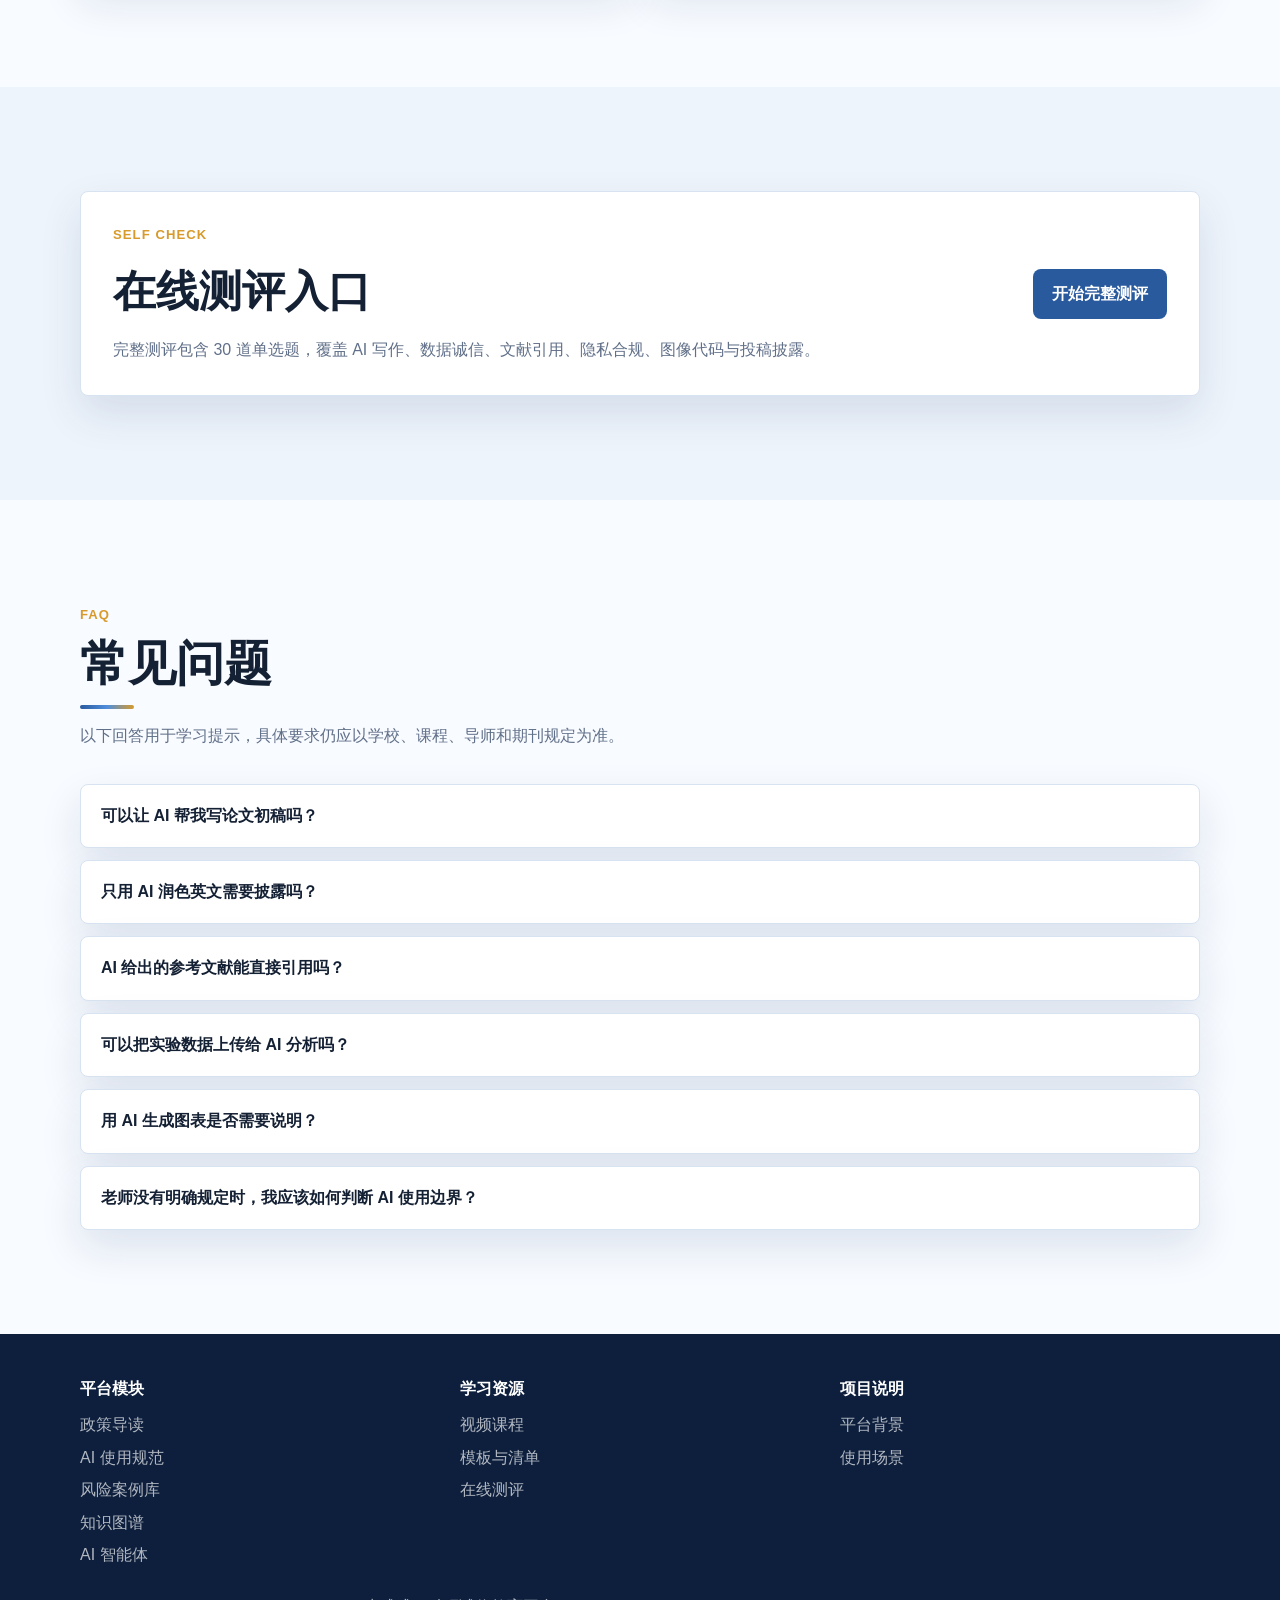
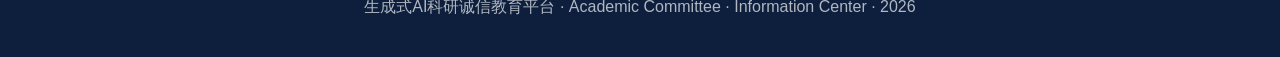
==== commit 5b459eba: "添加账号系统和视频时长隐藏" ====
--- a/index.html
+++ b/index.html
@@ -5,7 +5,7 @@
     <meta charset="UTF-8">
     <meta name="viewport" content="width=device-width, initial-scale=1.0">
     <title>生成式AI科研诚信教育平台</title>
-    <link rel="stylesheet" href="style.css?v=20260704-graph">
+    <link rel="stylesheet" href="style.css?v=20260706-portal">
 </head>
 
 <body>
@@ -22,6 +22,8 @@
         <input class="nav-toggle" type="checkbox" id="nav-toggle" aria-label="打开导航菜单">
         <label class="nav-button" for="nav-toggle" aria-hidden="true"><span></span><span></span><span></span></label>
         <nav class="site-nav" aria-label="主导航">
+            <a href="index.html#home">首页</a>
+            <a href="index.html#knowledge-map">知识图谱</a>
             <a href="index.html#policy">政策导读</a>
             <a href="index.html#guide">AI 规范</a>
             <a href="cases.html">案例库</a>
@@ -29,6 +31,15 @@
             <a href="resources.html">学习资源</a>
             <a href="assessment.html">在线测评</a>
             <a href="about.html">项目说明</a>
+            <details class="account-menu">
+                <summary><span class="account-avatar">学</span><span>学习者</span></summary>
+                <div class="account-panel">
+                    <a href="index.html#home">首页</a>
+                    <a href="profile.html">个人中心</a>
+                    <a href="settings.html">账号设置</a>
+                    <a href="logout.html">退出登录</a>
+                </div>
+            </details>
         </nav>
     </header>
 
@@ -36,7 +47,7 @@
         <section id="home" class="hero">
             <div class="hero-inner">
                 <p class="eyebrow">面向生成式 AI 时代的学术规范学习入口</p>
-                <h1>生成式AI科研诚信教育平台</h1>
+                <h1>高校生成式AI科研诚信教育平台</h1>
                 <p class="hero-copy">面向生成式 AI 时代的学术规范学习、风险识别与自我测评平台。</p>
                 <div class="hero-actions">
                     <a class="btn primary" href="resources.html">进入学习中心</a>
@@ -563,9 +574,9 @@
                 <a class="btn outline" href="resources.html">查看全部资源</a>
             </div>
             <div class="video-grid">
-                <article class="video-card"><video controls preload="metadata" playsinline src="videos/01.mp4"></video><div class="video-content"><span>视频 01</span><h3>科研诚信与 AI 时代的学习边界</h3><p>了解 AI 可辅助的学习任务，以及不能替代本人完成的核心学术工作。</p></div></article>
-                <article class="video-card"><video controls preload="metadata" playsinline src="videos/02.mp4"></video><div class="video-content"><span>视频 02</span><h3>数据、图片与参考文献风险识别</h3><p>识别数据伪造、图片处理不透明和虚假引用等常见风险。</p></div></article>
-                <article class="video-card"><video controls preload="metadata" playsinline src="videos/03.mp4"></video><div class="video-content"><span>视频 03</span><h3>AI 使用记录与论文披露</h3><p>学习如何保留使用记录，并在论文或报告中说明 AI 参与范围。</p></div></article>
+                <article class="video-card"><div class="video-frame"><video preload="none" playsinline poster="images/video-01-poster.png" src="videos/01.mp4"></video><button class="video-play" type="button" data-video-play>播放课程</button></div><div class="video-content"><span>视频 01 <em>建议学习 16 min</em></span><h3>科研诚信与 AI 时代的学习边界</h3><p>了解 AI 可辅助的学习任务，以及不能替代本人完成的核心学术工作。</p></div></article>
+                <article class="video-card"><div class="video-frame"><video preload="none" playsinline poster="images/video-02-poster.png" src="videos/02.mp4"></video><button class="video-play" type="button" data-video-play>播放课程</button></div><div class="video-content"><span>视频 02 <em>建议学习 18 min</em></span><h3>数据、图片与参考文献风险识别</h3><p>识别数据伪造、图片处理不透明和虚假引用等常见风险。</p></div></article>
+                <article class="video-card"><div class="video-frame"><video preload="none" playsinline poster="images/video-03-poster.png" src="videos/03.mp4"></video><button class="video-play" type="button" data-video-play>播放课程</button></div><div class="video-content"><span>视频 03 <em>建议学习 15 min</em></span><h3>AI 使用记录与论文披露</h3><p>学习如何保留使用记录，并在论文或报告中说明 AI 参与范围。</p></div></article>
             </div>
         </section>
 
@@ -619,7 +630,7 @@
     </footer>
 
     <script src="js/data.js"></script>
-    <script src="js/main.js"></script>
+    <script src="js/main.js?v=20260706-portal"></script>
     <script src="js/cases.js"></script>
     <script src="js/knowledge-graph.js"></script>
 </body>
--- a/style.css
+++ b/style.css
@@ -117,10 +117,13 @@
 .site-nav {
     display: flex;
     align-items: center;
-    gap: 8px;
-}
-
-.site-nav a {
+    justify-content: flex-end;
+    gap: 6px;
+    min-width: 0;
+}
+
+.site-nav a,
+.account-menu summary {
     padding: 9px 12px;
     color: #21314a;
     border-radius: 6px;
@@ -129,12 +132,77 @@
 }
 
 .site-nav a:hover,
-.site-nav a:focus-visible {
+.site-nav a:focus-visible,
+.account-menu summary:hover,
+.account-menu summary:focus-visible {
     color: var(--blue-dark);
     background: rgba(42, 90, 158, 0.1);
     outline: 0;
 }
 
+.account-menu {
+    position: relative;
+}
+
+.account-menu summary {
+    display: inline-flex;
+    align-items: center;
+    gap: 8px;
+    cursor: pointer;
+    list-style: none;
+}
+
+.account-menu summary::-webkit-details-marker {
+    display: none;
+}
+
+.account-menu summary::after {
+    content: "";
+    width: 7px;
+    height: 7px;
+    border-right: 2px solid currentColor;
+    border-bottom: 2px solid currentColor;
+    transform: translateY(-2px) rotate(45deg);
+    transition: transform 0.2s ease;
+}
+
+.account-menu[open] summary::after {
+    transform: translateY(2px) rotate(225deg);
+}
+
+.account-avatar {
+    display: inline-grid;
+    place-items: center;
+    width: 28px;
+    height: 28px;
+    color: #ffffff;
+    background: linear-gradient(135deg, var(--blue-dark), var(--blue));
+    border-radius: 50%;
+    font-size: 0.85rem;
+    font-weight: 900;
+}
+
+.account-panel {
+    position: absolute;
+    top: calc(100% + 10px);
+    right: 0;
+    z-index: 80;
+    display: grid;
+    gap: 4px;
+    min-width: 172px;
+    padding: 8px;
+    background: var(--surface);
+    border: 1px solid var(--line);
+    border-radius: 8px;
+    box-shadow: var(--shadow);
+}
+
+.account-panel a {
+    display: block;
+    padding: 10px 12px;
+    white-space: nowrap;
+}
+
 .nav-toggle,
 .nav-button {
     display: none;
@@ -147,7 +215,7 @@
     align-items: end;
     overflow: hidden;
     color: #ffffff;
-    background: linear-gradient(135deg, rgba(27, 59, 112, 0.85), rgba(42, 90, 158, 0.85)), url('https://images.unsplash.com/photo-1576089172869-4f5f6f315620?ixlib=rb-1.2.1&auto=format&fit=crop&w=1350&q=80') center/cover;
+    background: linear-gradient(135deg, rgba(27, 59, 112, 0.82), rgba(42, 90, 158, 0.78)), url("images/cover.png") center/cover;
 }
 
 .hero-inner {
@@ -1960,12 +2028,65 @@
     overflow: hidden;
 }
 
+.video-frame {
+    position: relative;
+    overflow: hidden;
+    background:
+        linear-gradient(135deg, rgba(27, 59, 112, 0.92), rgba(42, 90, 158, 0.82)),
+        #102a52;
+}
+
+.video-frame::before {
+    content: "";
+    position: absolute;
+    inset: 0;
+    background:
+        linear-gradient(90deg, rgba(255, 255, 255, 0.08) 1px, transparent 1px),
+        linear-gradient(rgba(255, 255, 255, 0.08) 1px, transparent 1px);
+    background-size: 34px 34px;
+    pointer-events: none;
+}
+
 .video-card video {
     display: block;
     width: 100%;
     aspect-ratio: 16 / 9;
     object-fit: cover;
-    background: #102a52;
+    background: transparent;
+}
+
+.video-play {
+    position: absolute;
+    left: 50%;
+    top: 50%;
+    z-index: 2;
+    display: inline-flex;
+    align-items: center;
+    justify-content: center;
+    min-height: 48px;
+    padding: 0 18px;
+    color: var(--blue-dark);
+    background: rgba(255, 255, 255, 0.94);
+    border: 1px solid rgba(255, 255, 255, 0.58);
+    border-radius: 999px;
+    font-weight: 900;
+    cursor: pointer;
+    box-shadow: 0 18px 42px rgba(11, 28, 56, 0.24);
+    transform: translate(-50%, -50%);
+}
+
+.video-play::before {
+    content: "";
+    width: 0;
+    height: 0;
+    margin-right: 9px;
+    border-top: 7px solid transparent;
+    border-bottom: 7px solid transparent;
+    border-left: 11px solid var(--blue);
+}
+
+.video-card.is-playing .video-play {
+    display: none;
 }
 
 .video-content {
@@ -1978,6 +2099,16 @@
     color: var(--blue);
     font-size: 0.78rem;
     font-weight: 850;
+}
+
+.video-content span em {
+    display: inline-flex;
+    margin-left: 8px;
+    padding: 3px 8px;
+    color: var(--blue-dark);
+    background: rgba(42, 90, 158, 0.1);
+    border-radius: 999px;
+    font-style: normal;
 }
 
 .quiz-panel {
@@ -2379,6 +2510,150 @@
     color: var(--muted);
 }
 
+.account-hero {
+    padding-bottom: 50px;
+}
+
+.account-dashboard {
+    display: grid;
+    grid-template-columns: 1.3fr repeat(3, 1fr);
+    gap: 18px;
+}
+
+.account-card,
+.settings-panel,
+.logout-panel {
+    background: var(--surface);
+    border: 1px solid var(--line);
+    border-radius: 8px;
+    box-shadow: var(--shadow);
+}
+
+.account-card {
+    padding: 24px;
+}
+
+.profile-card {
+    display: flex;
+    align-items: center;
+    gap: 16px;
+}
+
+.account-avatar.large {
+    width: 58px;
+    height: 58px;
+    font-size: 1.2rem;
+}
+
+.account-card strong,
+.account-card span {
+    display: block;
+}
+
+.account-card strong {
+    color: var(--blue-dark);
+}
+
+.account-card > span {
+    margin: 10px 0;
+    color: var(--gold);
+    font-size: 2rem;
+    font-weight: 950;
+    line-height: 1;
+}
+
+.account-card p {
+    margin: 0;
+    color: var(--muted);
+}
+
+.settings-panel {
+    display: grid;
+    gap: 16px;
+    width: min(760px, 100%);
+    padding: 26px;
+}
+
+.settings-panel label {
+    display: grid;
+    gap: 8px;
+    color: var(--blue-dark);
+    font-weight: 900;
+}
+
+.settings-panel input,
+.settings-panel select {
+    min-height: 46px;
+    padding: 0 12px;
+    color: var(--ink);
+    background: var(--soft);
+    border: 1px solid var(--line);
+    border-radius: 8px;
+    font: inherit;
+}
+
+.setting-toggle {
+    display: flex !important;
+    align-items: center;
+    justify-content: space-between;
+    gap: 16px;
+    padding: 14px;
+    background: rgba(42, 90, 158, 0.08);
+    border-radius: 8px;
+}
+
+.setting-toggle input {
+    min-height: auto;
+    width: 20px;
+    height: 20px;
+}
+
+.settings-actions,
+.logout-actions {
+    display: flex;
+    flex-wrap: wrap;
+    gap: 12px;
+}
+
+.settings-actions .btn.signed {
+    background: var(--green);
+    border-color: var(--green);
+}
+
+.logout-panel {
+    width: min(680px, 100%);
+    margin: 0 auto;
+    padding: 44px;
+    text-align: center;
+}
+
+.logout-icon {
+    display: inline-grid;
+    place-items: center;
+    width: 68px;
+    height: 68px;
+    color: #ffffff;
+    background: var(--green);
+    border-radius: 50%;
+    font-size: 2rem;
+    font-weight: 950;
+}
+
+.logout-panel h1 {
+    margin: 14px 0 10px;
+    color: var(--blue-dark);
+    font-size: clamp(2rem, 5vw, 3rem);
+}
+
+.logout-panel p:not(.eyebrow) {
+    color: var(--muted);
+}
+
+.logout-actions {
+    justify-content: center;
+    margin-top: 22px;
+}
+
 .tag-list {
     display: flex;
     flex-wrap: wrap;
@@ -2471,6 +2746,10 @@
 
     .graph-detail-panel {
         min-height: 0;
+    }
+
+    .account-dashboard {
+        grid-template-columns: repeat(2, 1fr);
     }
 }
 
@@ -2534,6 +2813,27 @@
         padding: 12px;
     }
 
+    .account-menu {
+        width: 100%;
+    }
+
+    .account-menu summary {
+        width: 100%;
+        justify-content: space-between;
+        padding: 12px;
+    }
+
+    .account-panel {
+        position: static;
+        margin: 4px 0 0;
+        box-shadow: none;
+        background: rgba(42, 90, 158, 0.06);
+    }
+
+    .account-panel a {
+        padding: 10px 12px;
+    }
+
     .hero {
         min-height: 620px;
     }
@@ -2630,6 +2930,10 @@
     .hero-actions .btn,
     .pledge-inner .btn {
         width: 100%;
+    }
+
+    .account-dashboard {
+        grid-template-columns: 1fr;
     }
 
     .btn {
@@ -2727,6 +3031,11 @@
 
     .ai-source-note {
         margin: 0 20px 20px;
+    }
+
+    .settings-panel,
+    .logout-panel {
+        padding: 20px;
     }
 
     .knowledge-graph-shell {
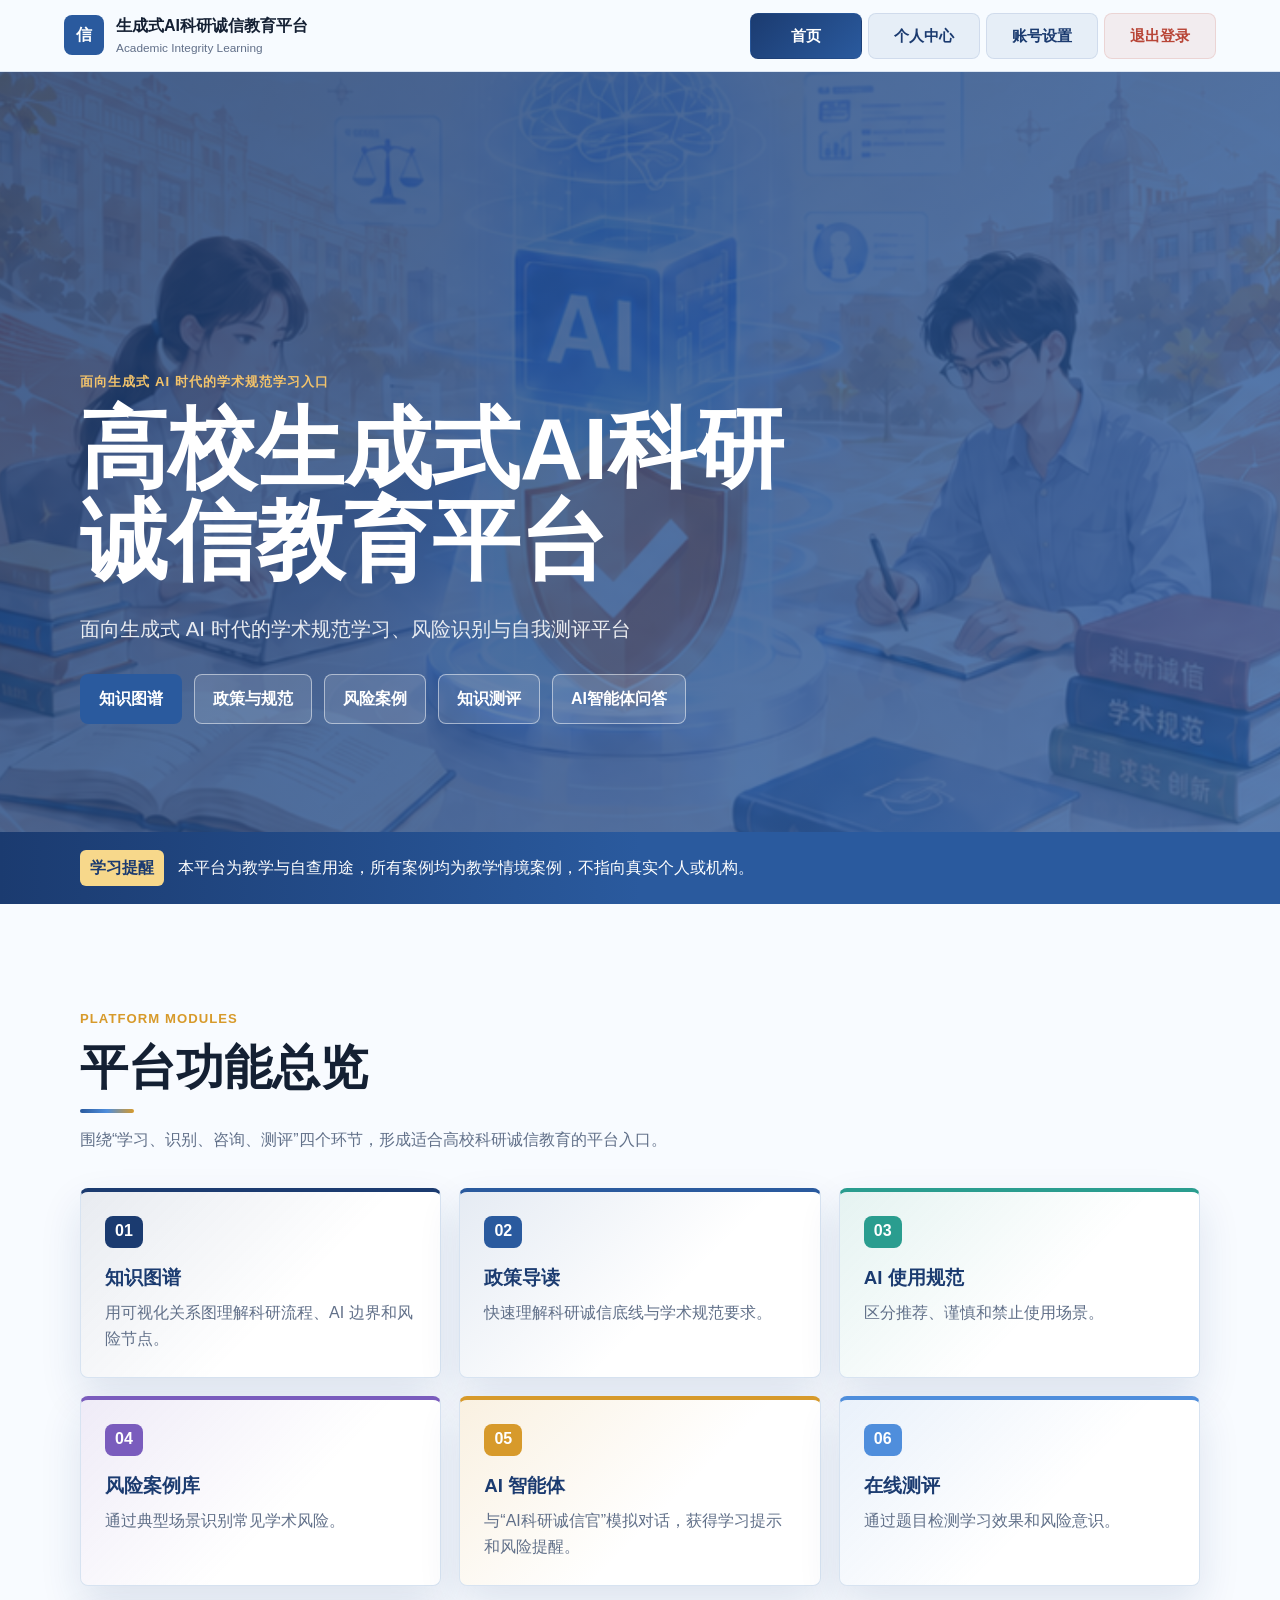
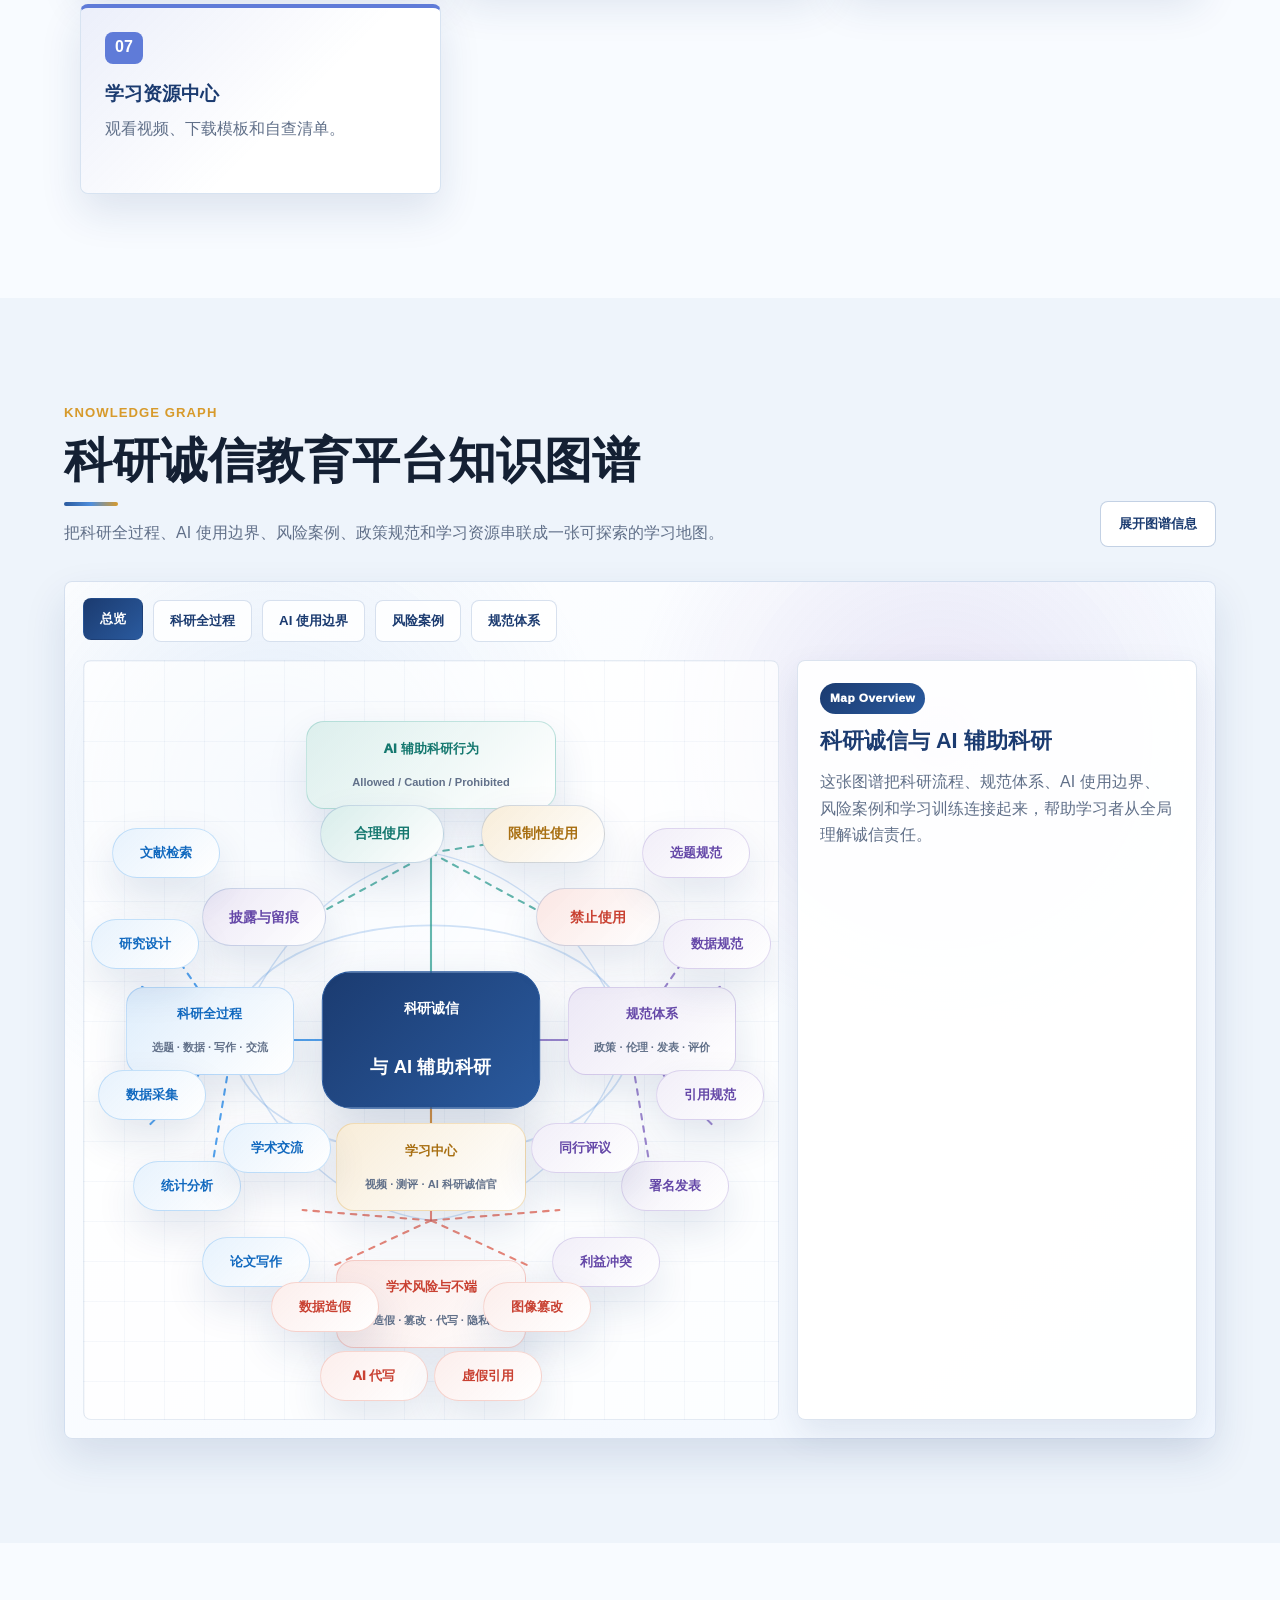
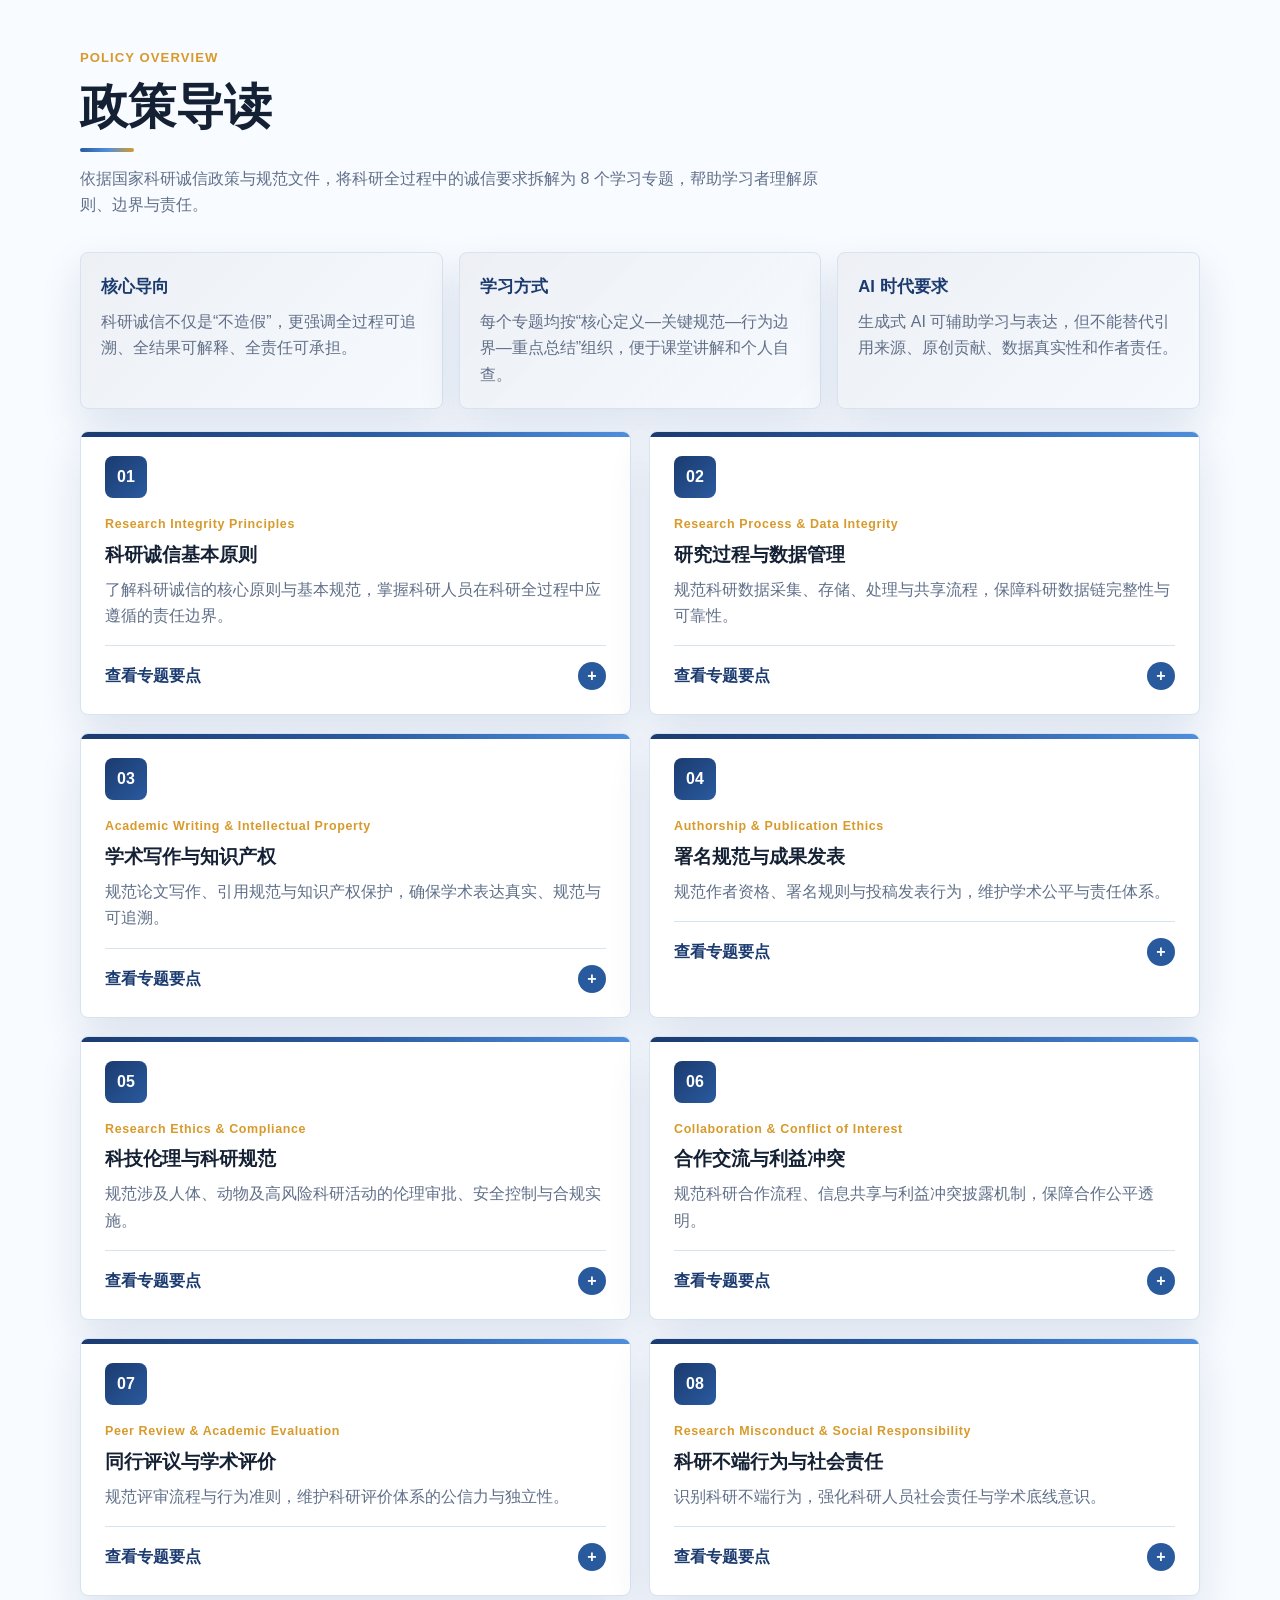
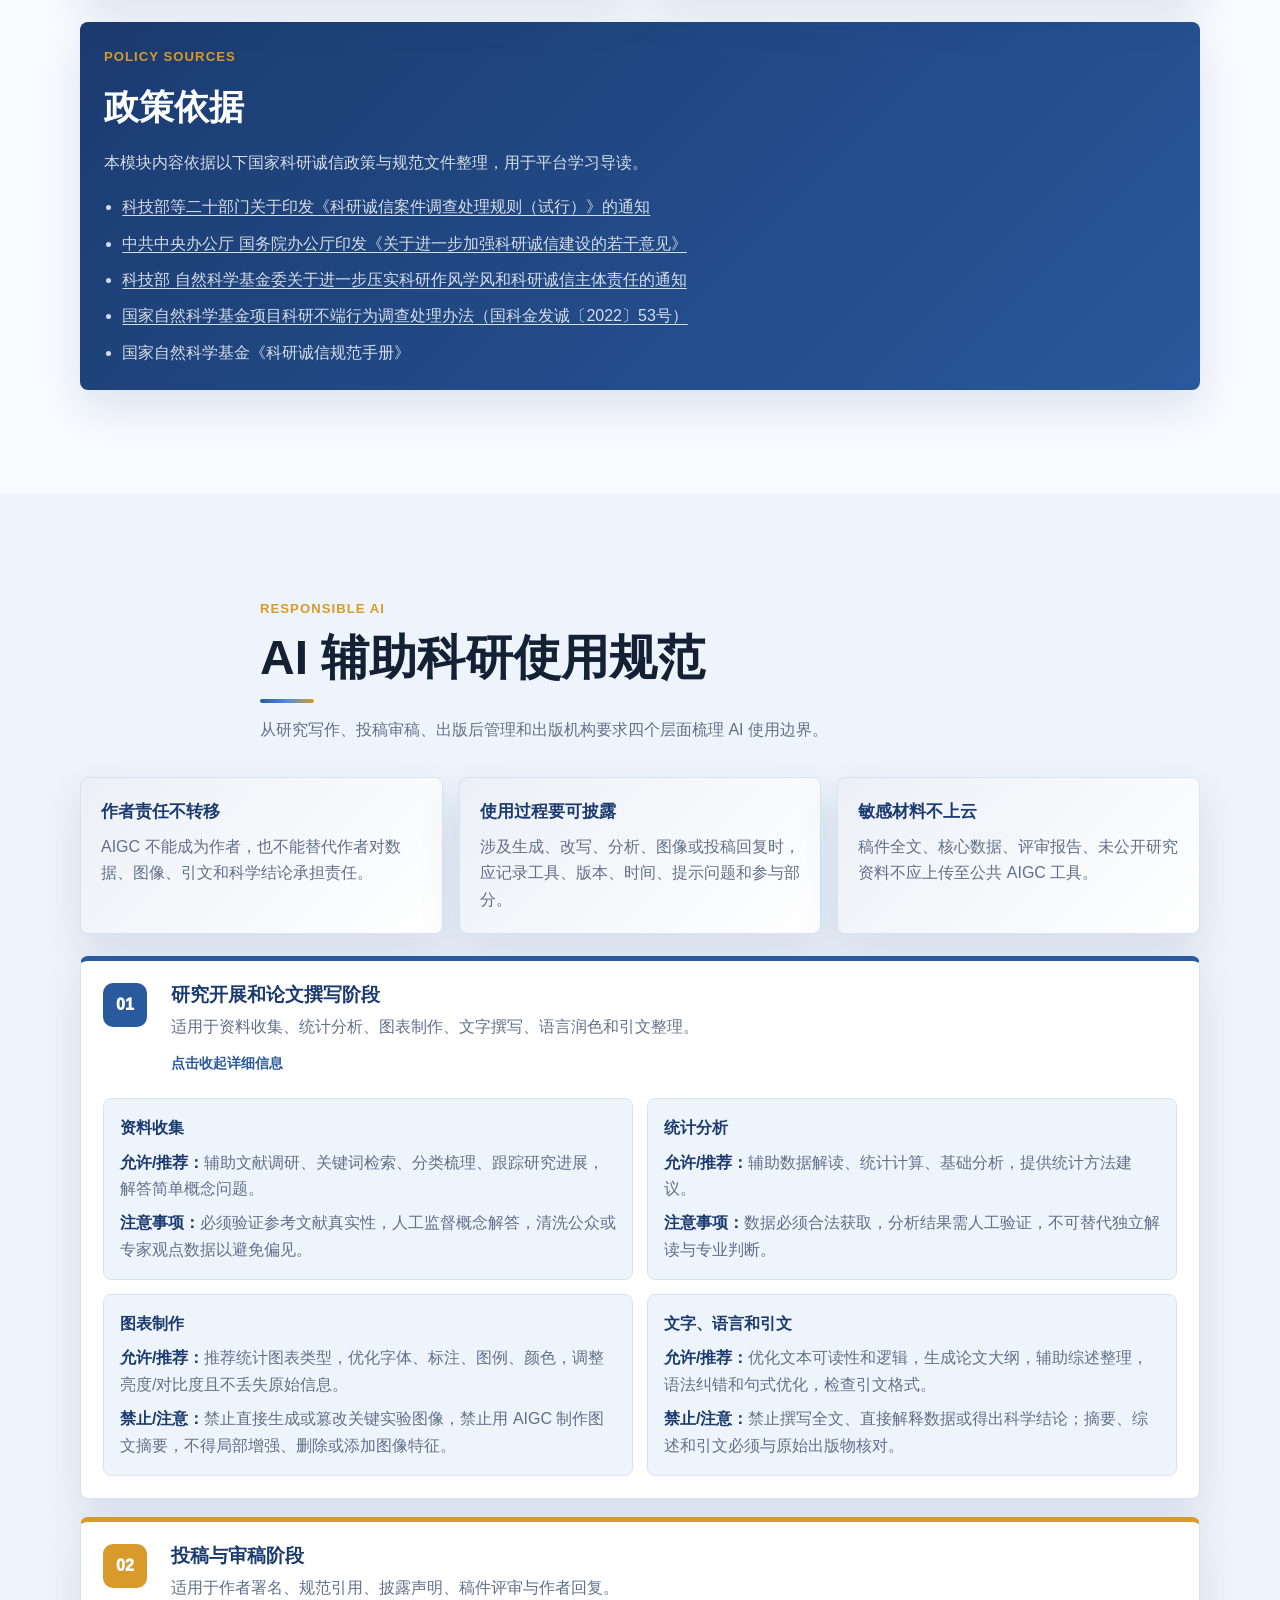
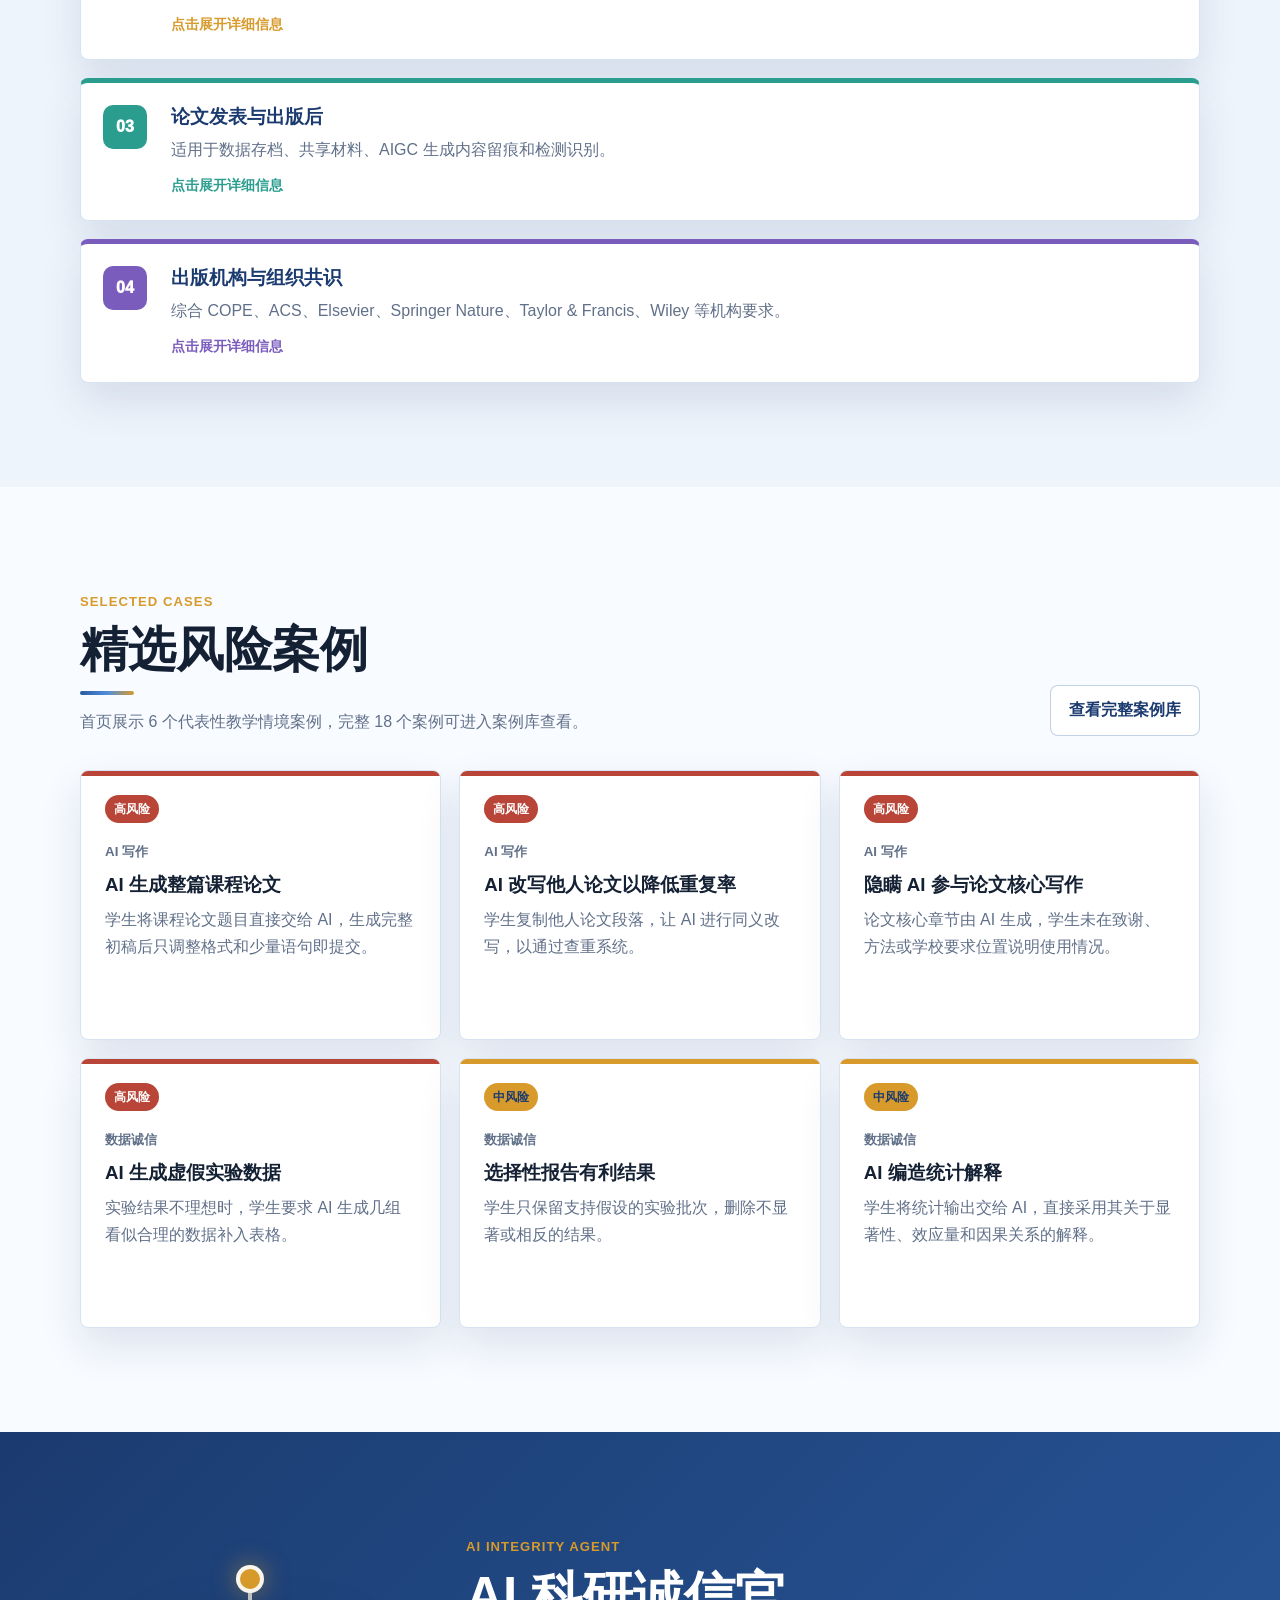
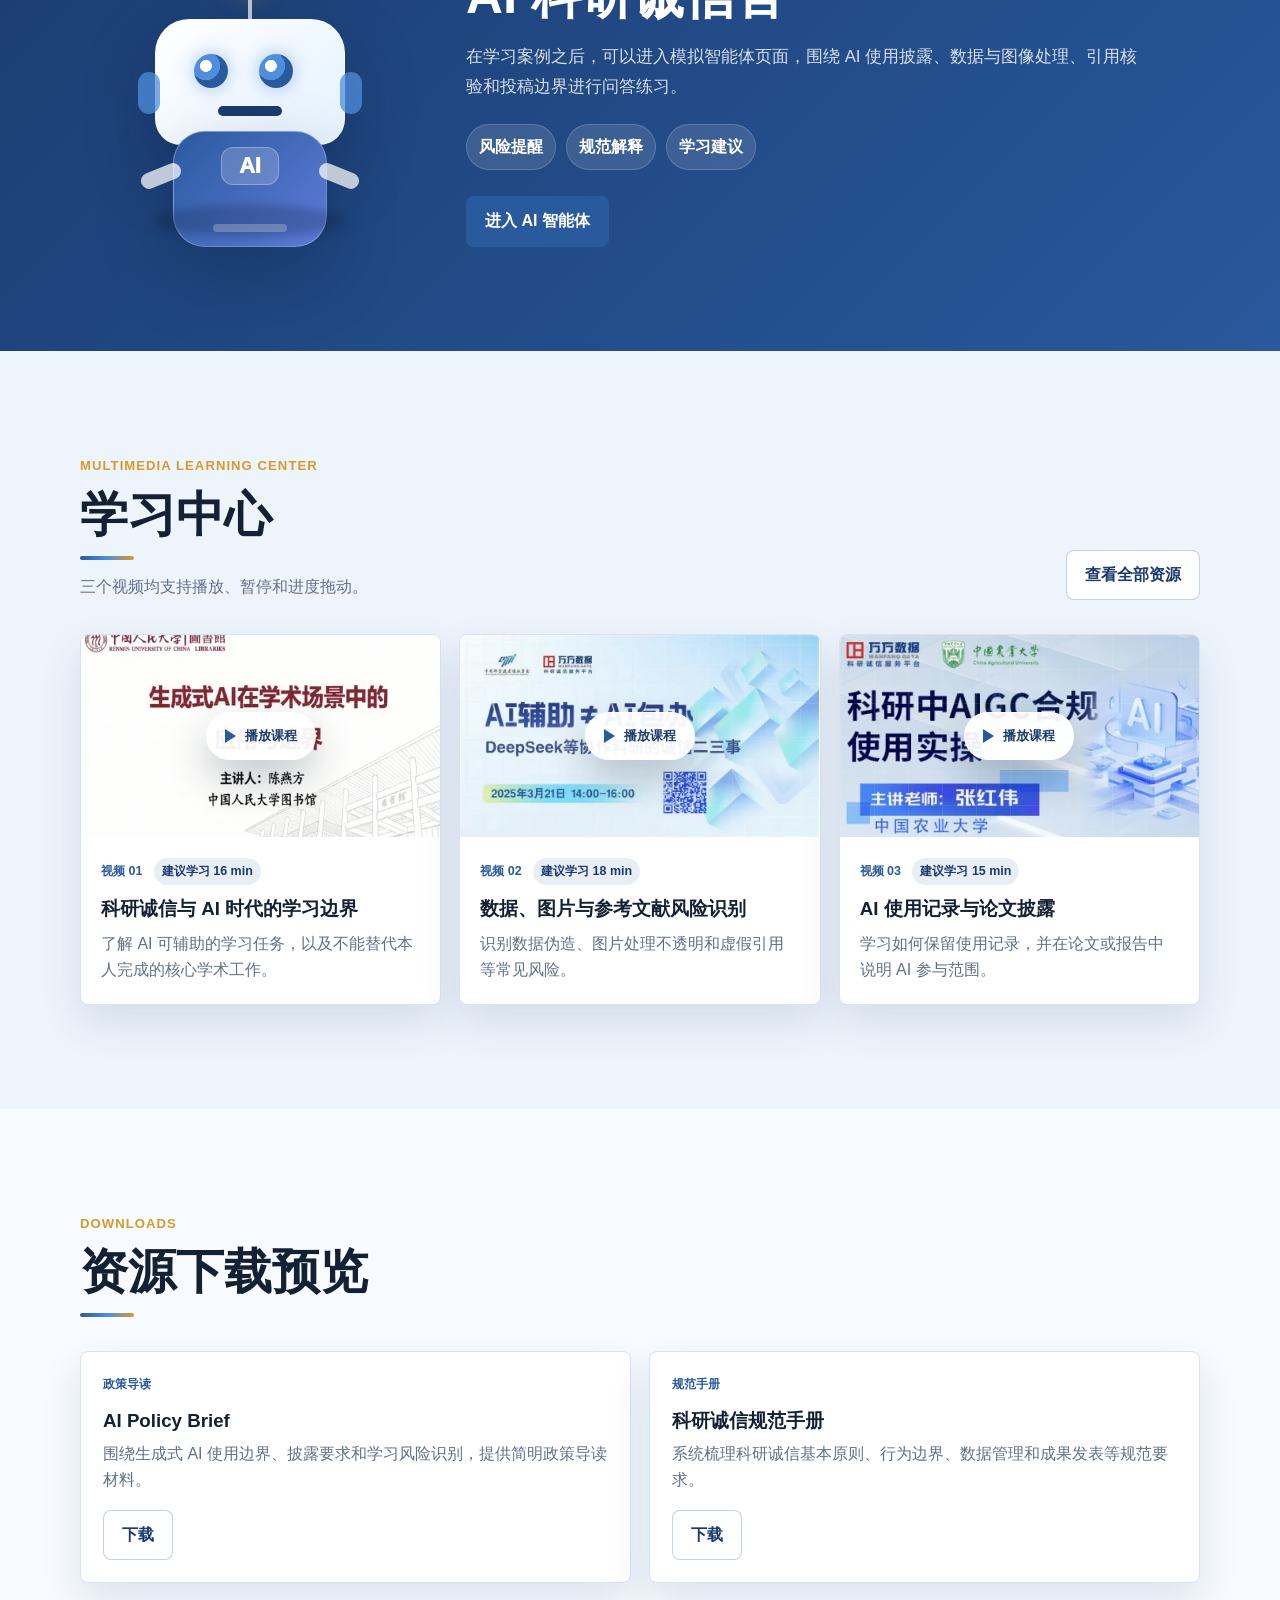
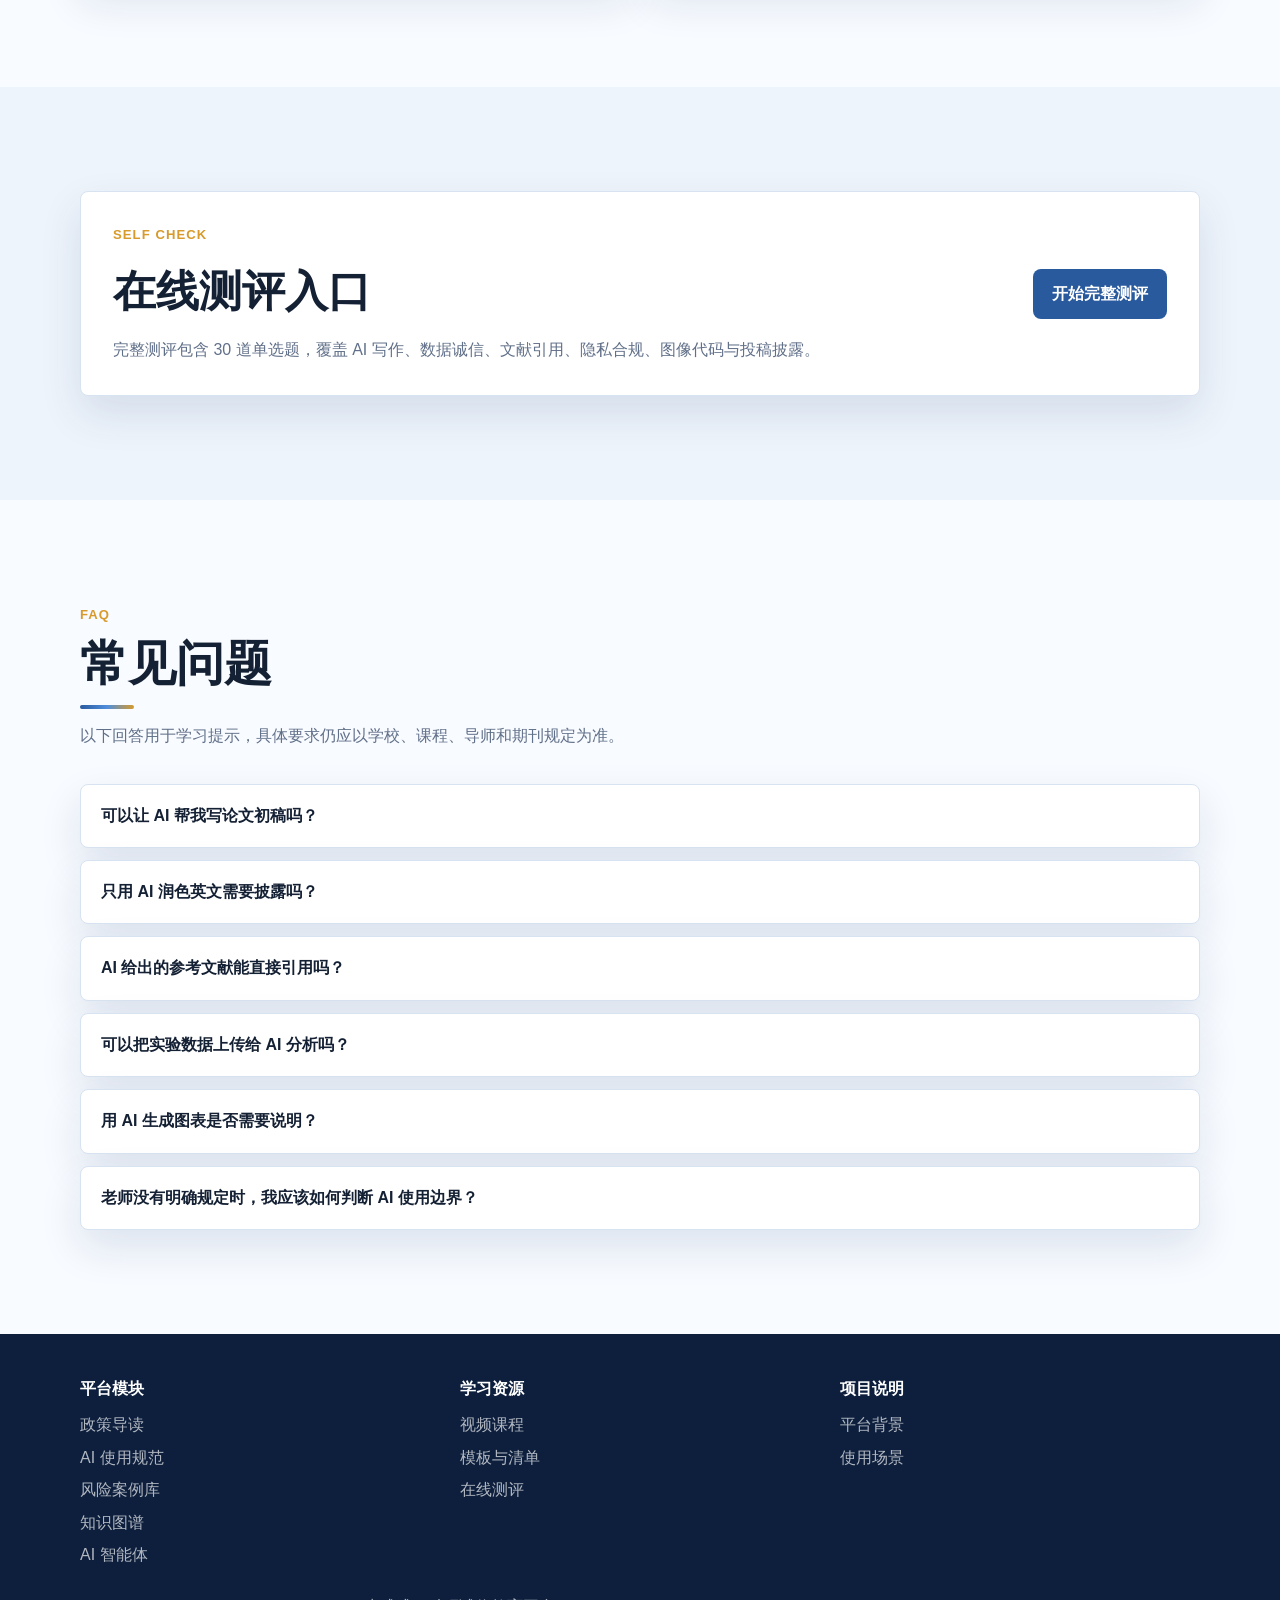
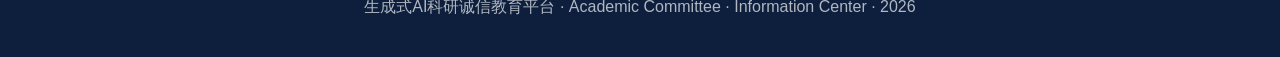
==== commit 25c1e371: "优化首页" ====
--- a/index.html
+++ b/index.html
@@ -22,24 +22,10 @@
         <input class="nav-toggle" type="checkbox" id="nav-toggle" aria-label="打开导航菜单">
         <label class="nav-button" for="nav-toggle" aria-hidden="true"><span></span><span></span><span></span></label>
         <nav class="site-nav" aria-label="主导航">
-            <a href="index.html#home">首页</a>
-            <a href="index.html#knowledge-map">知识图谱</a>
-            <a href="index.html#policy">政策导读</a>
-            <a href="index.html#guide">AI 规范</a>
-            <a href="cases.html">案例库</a>
-            <a href="agent.html">AI 智能体</a>
-            <a href="resources.html">学习资源</a>
-            <a href="assessment.html">在线测评</a>
-            <a href="about.html">项目说明</a>
-            <details class="account-menu">
-                <summary><span class="account-avatar">学</span><span>学习者</span></summary>
-                <div class="account-panel">
-                    <a href="index.html#home">首页</a>
-                    <a href="profile.html">个人中心</a>
-                    <a href="settings.html">账号设置</a>
-                    <a href="logout.html">退出登录</a>
-                </div>
-            </details>
+            <a class="account-shortcut active" href="index.html#home">首页</a>
+            <a class="account-shortcut" href="profile.html">个人中心</a>
+            <a class="account-shortcut" href="settings.html">账号设置</a>
+            <a class="account-shortcut logout-link" href="logout.html">退出登录</a>
         </nav>
     </header>
 
@@ -48,11 +34,13 @@
             <div class="hero-inner">
                 <p class="eyebrow">面向生成式 AI 时代的学术规范学习入口</p>
                 <h1>高校生成式AI科研诚信教育平台</h1>
-                <p class="hero-copy">面向生成式 AI 时代的学术规范学习、风险识别与自我测评平台。</p>
+                <p class="hero-copy">面向生成式 AI 时代的学术规范学习、风险识别与自我测评平台</p>
                 <div class="hero-actions">
-                    <a class="btn primary" href="resources.html">进入学习中心</a>
-                    <a class="btn ghost" href="cases.html">查看风险案例</a>
-                    <a class="btn ghost" href="assessment.html">开始在线测评</a>
+                    <a class="btn primary" href="#knowledge-map">知识图谱</a>
+                    <a class="btn ghost" href="#policy">政策与规范</a>
+                    <a class="btn ghost" href="cases.html">风险案例</a>
+                    <a class="btn ghost" href="assessment.html">知识测评</a>
+                    <a class="btn ghost" href="agent.html">AI智能体问答</a>
                 </div>
             </div>
         </section>
--- a/style.css
+++ b/style.css
@@ -138,6 +138,41 @@
     color: var(--blue-dark);
     background: rgba(42, 90, 158, 0.1);
     outline: 0;
+}
+
+.site-nav .account-shortcut {
+    display: inline-flex;
+    align-items: center;
+    justify-content: center;
+    min-height: 46px;
+    min-width: 112px;
+    padding: 0 18px;
+    color: var(--blue-dark);
+    background: rgba(42, 90, 158, 0.08);
+    border: 1px solid rgba(42, 90, 158, 0.12);
+    border-radius: 8px;
+    font-weight: 900;
+}
+
+.site-nav .account-shortcut:hover,
+.site-nav .account-shortcut:focus-visible,
+.site-nav .account-shortcut.active {
+    color: #ffffff;
+    background: linear-gradient(135deg, var(--blue-dark), var(--blue));
+    border-color: transparent;
+}
+
+.site-nav .logout-link {
+    color: var(--red);
+    background: rgba(184, 69, 55, 0.08);
+    border-color: rgba(184, 69, 55, 0.14);
+}
+
+.site-nav .logout-link:hover,
+.site-nav .logout-link:focus-visible,
+.site-nav .logout-link.active {
+    color: #ffffff;
+    background: linear-gradient(135deg, #8f2f26, var(--red));
 }
 
 .account-menu {
@@ -2793,6 +2828,7 @@
         left: 5vw;
         display: grid;
         gap: 4px;
+        justify-items: stretch;
         padding: 10px;
         background: var(--surface);
         border: 1px solid var(--line);
@@ -2810,6 +2846,16 @@
     }
 
     .site-nav a {
+        padding: 12px;
+    }
+
+    .site-nav .account-shortcut {
+        width: 100%;
+        min-height: 46px;
+        justify-self: stretch;
+        align-self: stretch;
+        justify-content: flex-start;
+        min-width: 0;
         padding: 12px;
     }
 
